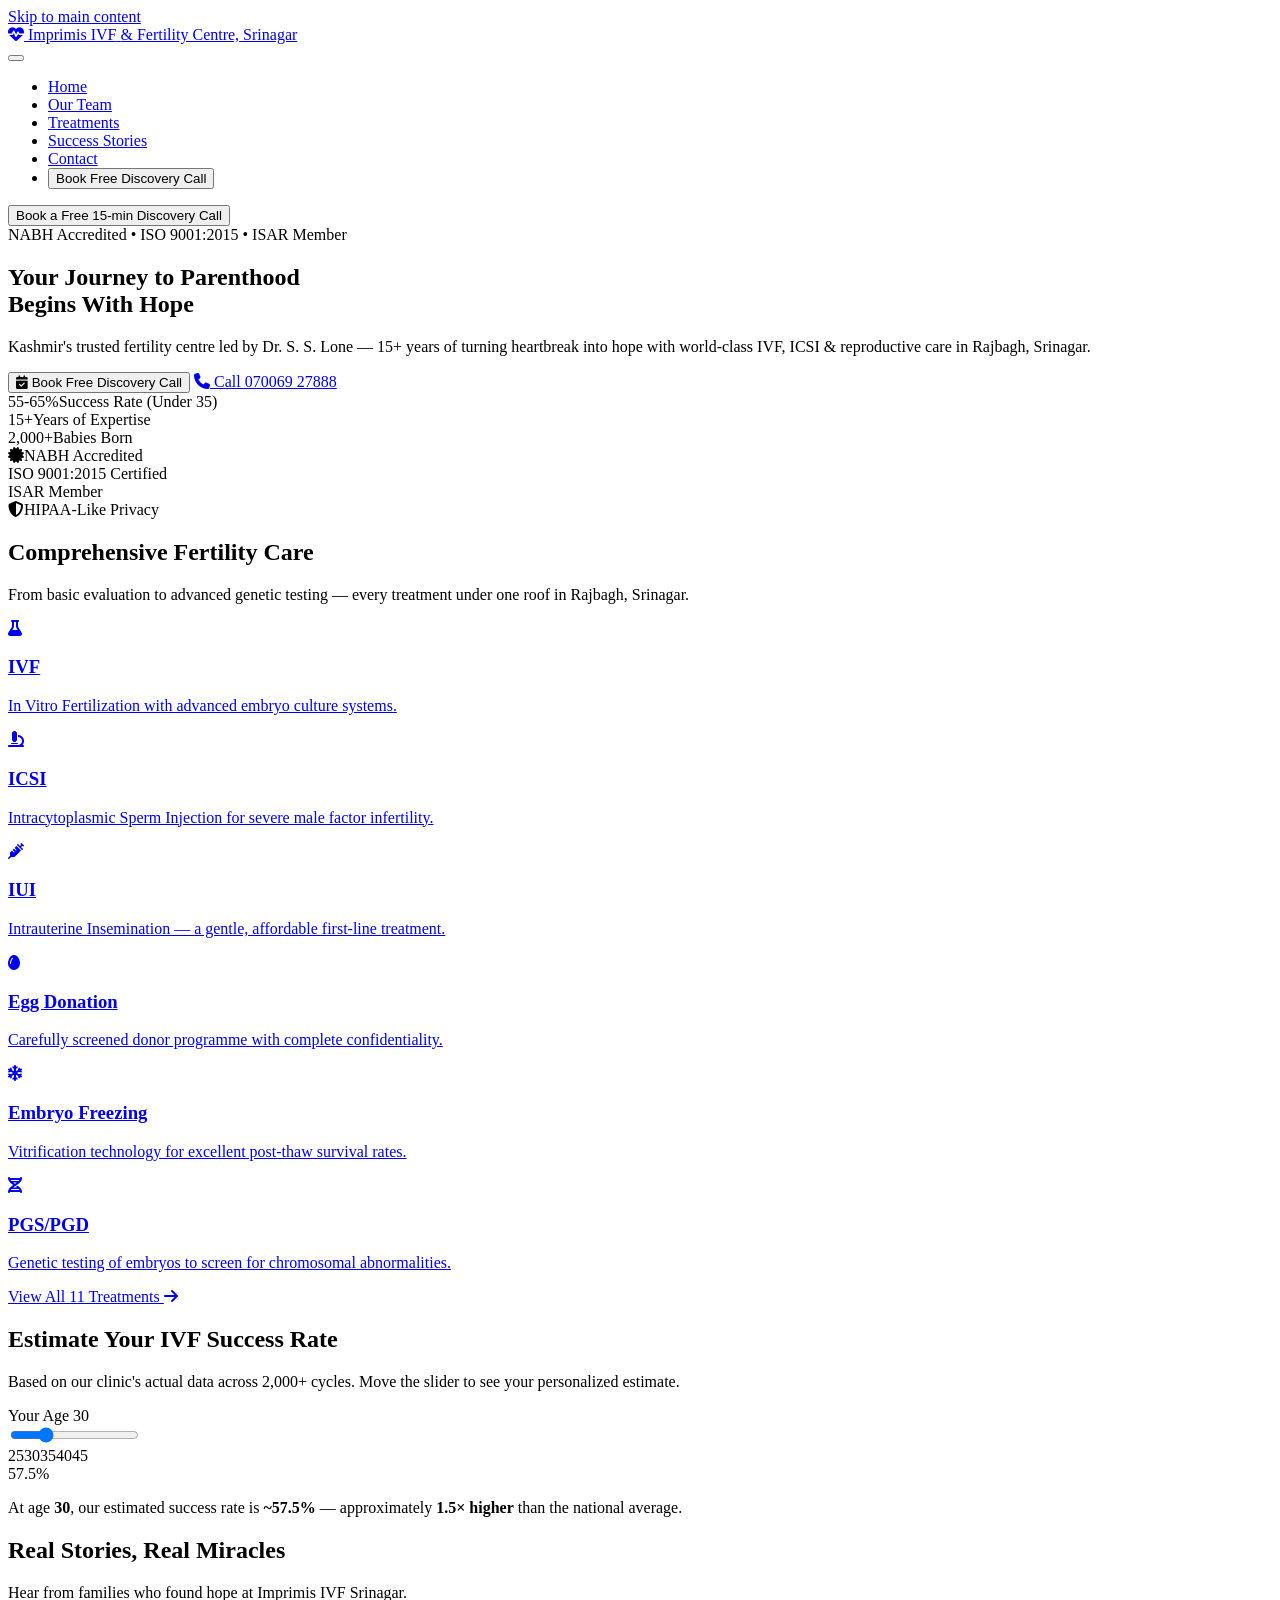
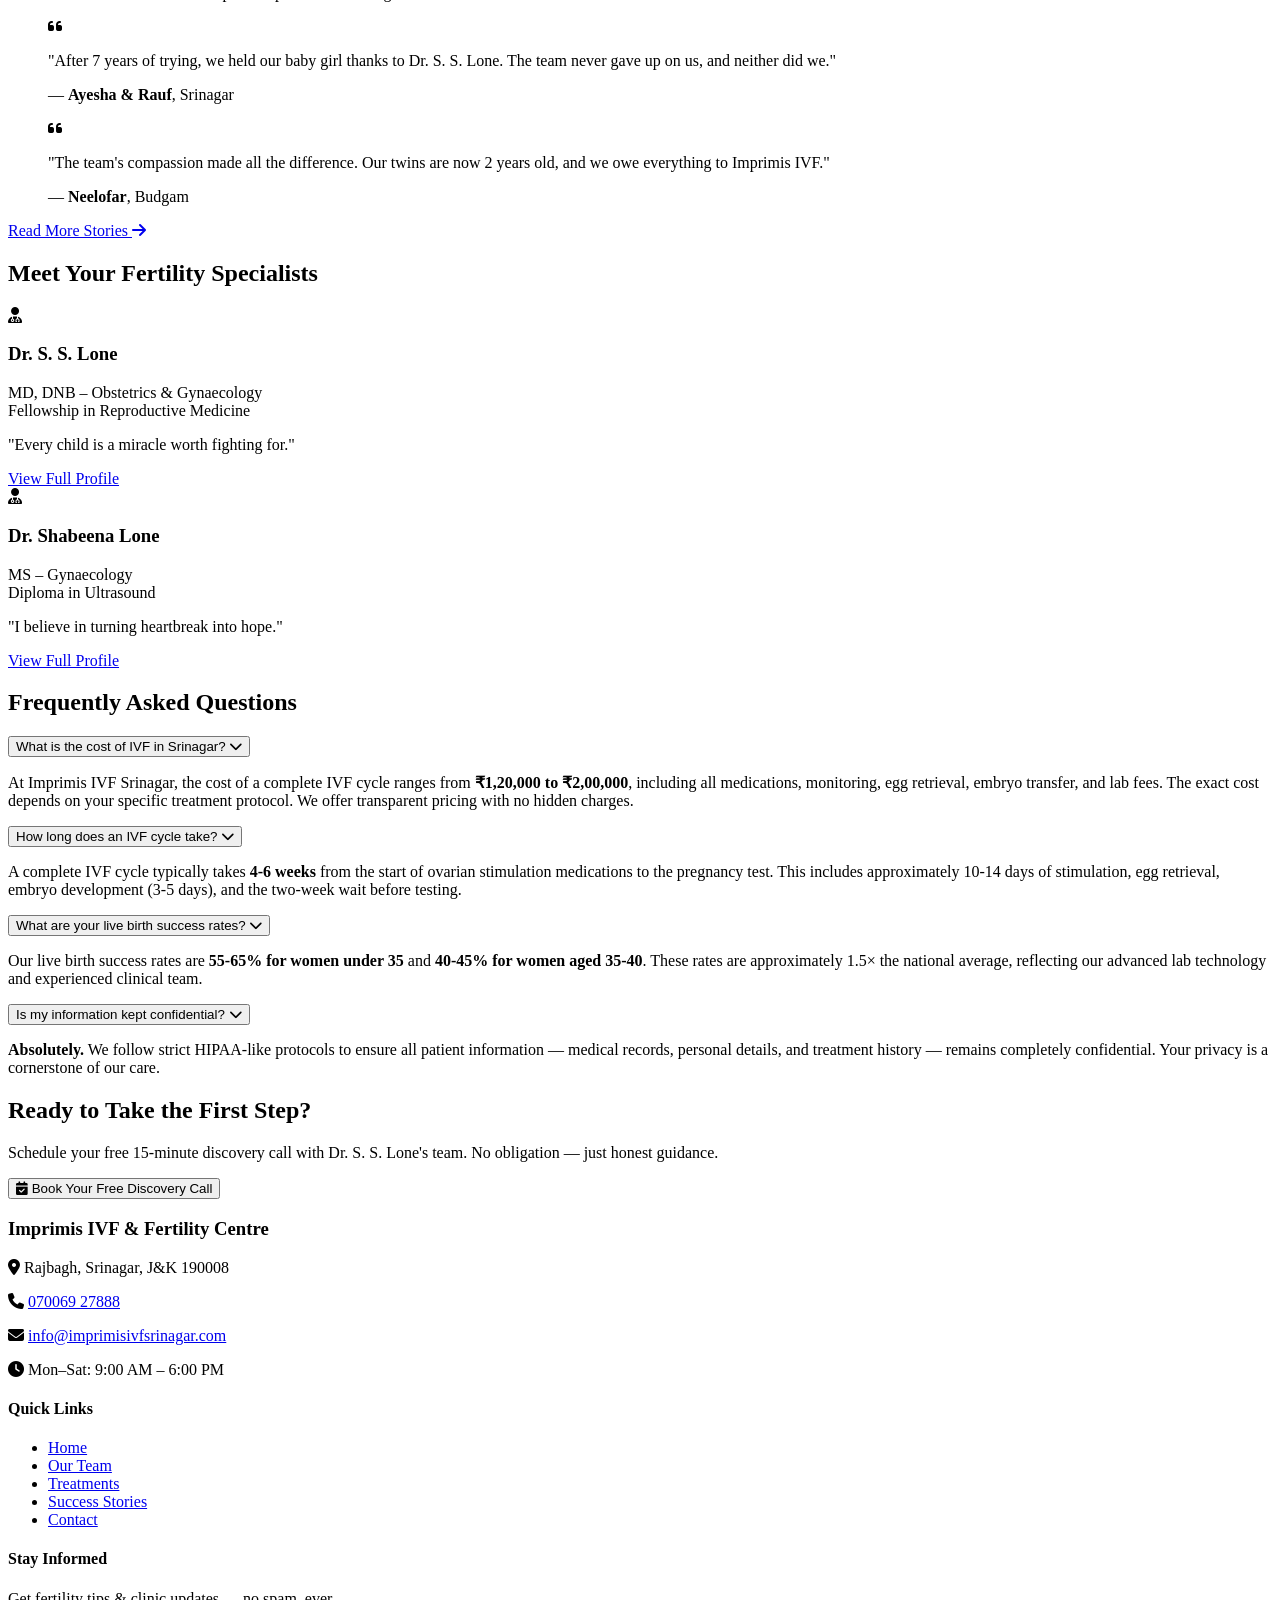
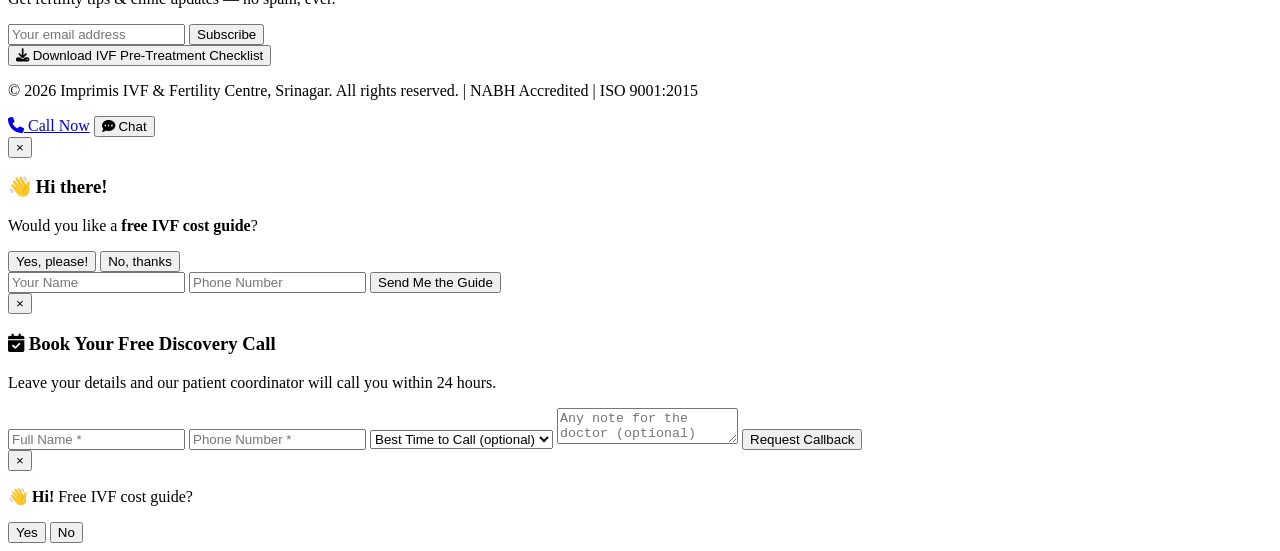
==== index.html @ 5d2fe7f2 "Add initial index.html for Imprimis IVF website" ====
<!DOCTYPE html>
<html lang="en">
<head>
    <meta charset="UTF-8">
    <meta name="viewport" content="width=device-width, initial-scale=1.0">
    <meta name="description" content="Imprimis IVF & Fertility Centre, Rajbagh Srinagar - NABH-accredited IVF clinic led by Dr. S. S. Lone. Offering IVF, ICSI, IUI, egg donation & advanced fertility treatments with 55-65% success rates.">
    <meta name="keywords" content="IVF Srinagar, fertility clinic Kashmir, IVF centre Rajbagh, Dr. S. S. Lone, ICSI treatment Srinagar, infertility specialist Jammu Kashmir, embryo freezing, IUI Srinagar">
    <meta property="og:title" content="Imprimis IVF & Fertility Centre – Best IVF Clinic in Srinagar, Kashmir">
    <meta property="og:description" content="NABH-accredited fertility centre in Rajbagh, Srinagar. Advanced IVF, ICSI, IUI with 55-65% success rates. Book a free discovery call today.">
    <meta property="og:type" content="website">
    <meta property="og:url" content="https://www.imprimisivfsrinagar.com/">
    <meta property="og:image" content="https://www.imprimisivfsrinagar.com/images/og-home.jpg">
    <link rel="canonical" href="https://www.imprimisivfsrinagar.com/">
    <title>Imprimis IVF & Fertility Centre – Best IVF Clinic in Srinagar | NABH Accredited</title>
    <link rel="preconnect" href="https://fonts.googleapis.com">
    <link rel="preconnect" href="https://fonts.gstatic.com" crossorigin>
    <link href="https://fonts.googleapis.com/css2?family=Playfair+Display:wght@400;600;700&family=Inter:wght@300;400;500;600;700&display=swap" rel="stylesheet">
    <link rel="stylesheet" href="https://cdnjs.cloudflare.com/ajax/libs/font-awesome/6.5.1/css/all.min.css">
    <link rel="stylesheet" href="styles.css">
    <script type="application/ld+json">
        {
            "@context": "https://schema.org",
            "@type": "MedicalClinic",
            "name": "Imprimis IVF & Fertility Centre",
            "description": "NABH-accredited fertility centre in Rajbagh, Srinagar offering IVF, ICSI, IUI, egg donation, embryo freezing and advanced reproductive treatments.",
            "url": "https://www.imprimisivfsrinagar.com/",
            "telephone": "+91-7006927888",
            "email": "info@imprimisivfsrinagar.com",
            "address": {
                "@type": "PostalAddress",
                "streetAddress": "Rajbagh",
                "addressLocality": "Srinagar",
                "addressRegion": "Jammu & Kashmir",
                "postalCode": "190008",
                "addressCountry": "IN"
            },
            "openingHoursSpecification": {
                "@type": "OpeningHoursSpecification",
                "dayOfWeek": ["Monday", "Tuesday", "Wednesday", "Thursday", "Friday", "Saturday"],
                "opens": "09:00",
                "closes": "18:00"
            },
            "medicalSpecialty": "ReproductiveMedicine",
            "hasAccreditation": ["NABH", "ISO 9001:2015"],
            "memberOf": {
                "@type": "Organization",
                "name": "Indian Society of Assisted Reproduction (ISAR)"
            }
        }
    </script>
    <script type="application/ld+json">
        {
            "@context": "https://schema.org",
            "@type": "FAQPage",
            "mainEntity": [
                {
                    "@type": "Question",
                    "name": "What is the cost of IVF in Srinagar?",
                    "acceptedAnswer": {
                        "@type": "Answer",
                        "text": "At Imprimis IVF Srinagar, the cost ranges from ₹1,20,000 to ₹2,00,000 per cycle including medications."
                    }
                },
                {
                    "@type": "Question",
                    "name": "How long does an IVF cycle take?",
                    "acceptedAnswer": {
                        "@type": "Answer",
                        "text": "A complete IVF cycle typically takes 4-6 weeks from the start of ovarian stimulation to the pregnancy test."
                    }
                },
                {
                    "@type": "Question",
                    "name": "What are your live birth success rates?",
                    "acceptedAnswer": {
                        "@type": "Answer",
                        "text": "Our live birth success rates are 55-65% for women under 35 and 40-45% for women aged 35-40."
                    }
                },
                {
                    "@type": "Question",
                    "name": "Is my information kept confidential?",
                    "acceptedAnswer": {
                        "@type": "Answer",
                        "text": "Absolutely. We follow strict HIPAA-like protocols to ensure all patient information remains completely confidential."
                    }
                }
            ]
        }
    </script>
</head>
<body class="page-home">
    <a href="#main-content" class="skip-link">Skip to main content</a>

    <!-- HEADER -->
    <header class="site-header" role="banner">
        <div class="container header-inner">
            <a href="index.html" class="logo" aria-label="Imprimis IVF Homepage">
                <span class="logo-icon"><i class="fa-solid fa-heart-pulse"></i></span>
                <span class="logo-text">
                    <span class="logo-name">Imprimis IVF</span>
                    <span class="logo-tagline">& Fertility Centre, Srinagar</span>
                </span>
            </a>
            <nav class="main-nav" aria-label="Main navigation">
                <button class="nav-toggle" aria-expanded="false" aria-controls="nav-menu" aria-label="Toggle navigation menu">
                    <span class="hamburger-line"></span>
                    <span class="hamburger-line"></span>
                    <span class="hamburger-line"></span>
                </button>
                <ul id="nav-menu" class="nav-menu">
                    <li><a href="index.html" class="nav-link active">Home</a></li>
                    <li><a href="team.html" class="nav-link">Our Team</a></li>
                    <li><a href="treatments.html" class="nav-link">Treatments</a></li>
                    <li><a href="success-stories.html" class="nav-link">Success Stories</a></li>
                    <li><a href="contact.html" class="nav-link">Contact</a></li>
                    <li class="nav-cta-mobile">
                        <button class="btn btn-gold btn-sm open-callback-modal">Book Free Discovery Call</button>
                    </li>
                </ul>
            </nav>
            <button class="btn btn-gold btn-sm header-cta-desktop open-callback-modal">Book a Free 15-min Discovery Call</button>
        </div>
    </header>

    <!-- MAIN CONTENT -->
    <main id="main-content">
        <!-- HERO -->
        <section class="hero" aria-labelledby="hero-heading">
            <div class="hero-overlay"></div>
            <div class="container hero-content">
                <span class="hero-badge">NABH Accredited • ISO 9001:2015 • ISAR Member</span>
                <h1 id="hero-heading" class="hero-title">Your Journey to Parenthood<br>Begins With <span class="text-gold">Hope</span></h1>
                <p class="hero-subtitle">Kashmir's trusted fertility centre led by Dr. S. S. Lone — 15+ years of turning heartbreak into hope with world-class IVF, ICSI & reproductive care in Rajbagh, Srinagar.</p>
                <div class="hero-cta-group">
                    <button class="btn btn-gold btn-lg open-callback-modal"><i class="fa-solid fa-calendar-check"></i> Book Free Discovery Call</button>
                    <a href="tel:+917006927888" class="btn btn-outline-light btn-lg"><i class="fa-solid fa-phone"></i> Call 070069 27888</a>
                </div>
                <div class="hero-stats">
                    <div class="hero-stat"><span class="stat-number">55-65%</span><span class="stat-label">Success Rate (Under 35)</span></div>
                    <div class="hero-stat"><span class="stat-number">15+</span><span class="stat-label">Years of Expertise</span></div>
                    <div class="hero-stat"><span class="stat-number">2,000+</span><span class="stat-label">Babies Born</span></div>
                </div>
            </div>
        </section>

        <!-- TRUST BAR -->
        <section class="trust-bar" aria-label="Accreditations">
            <div class="container trust-bar-inner">
                <div class="trust-item"><i class="fa-solid fa-certificate"></i><span>NABH Accredited</span></div>
                <div class="trust-item"><i class="fa-solid fa-badge-check"></i><span>ISO 9001:2015 Certified</span></div>
                <div class="trust-item"><i class="fa-solid fa-users-medical"></i><span>ISAR Member</span></div>
                <div class="trust-item"><i class="fa-solid fa-shield-halved"></i><span>HIPAA-Like Privacy</span></div>
            </div>
        </section>

        <!-- SERVICES OVERVIEW -->
        <section class="section services-overview" aria-labelledby="services-heading">
            <div class="container">
                <h2 id="services-heading" class="section-title">Comprehensive Fertility Care</h2>
                <p class="section-subtitle">From basic evaluation to advanced genetic testing — every treatment under one roof in Rajbagh, Srinagar.</p>
                <div class="services-grid">
                    <a href="treatments.html#ivf" class="service-card">
                        <i class="fa-solid fa-flask"></i>
                        <h3>IVF</h3>
                        <p>In Vitro Fertilization with advanced embryo culture systems.</p>
                    </a>
                    <a href="treatments.html#icsi" class="service-card">
                        <i class="fa-solid fa-microscope"></i>
                        <h3>ICSI</h3>
                        <p>Intracytoplasmic Sperm Injection for severe male factor infertility.</p>
                    </a>
                    <a href="treatments.html#iui" class="service-card">
                        <i class="fa-solid fa-syringe"></i>
                        <h3>IUI</h3>
                        <p>Intrauterine Insemination — a gentle, affordable first-line treatment.</p>
                    </a>
                    <a href="treatments.html#egg-donation" class="service-card">
                        <i class="fa-solid fa-egg"></i>
                        <h3>Egg Donation</h3>
                        <p>Carefully screened donor programme with complete confidentiality.</p>
                    </a>
                    <a href="treatments.html#embryo-freezing" class="service-card">
                        <i class="fa-solid fa-snowflake"></i>
                        <h3>Embryo Freezing</h3>
                        <p>Vitrification technology for excellent post-thaw survival rates.</p>
                    </a>
                    <a href="treatments.html#pgs-pgd" class="service-card">
                        <i class="fa-solid fa-dna"></i>
                        <h3>PGS/PGD</h3>
                        <p>Genetic testing of embryos to screen for chromosomal abnormalities.</p>
                    </a>
                </div>
                <div class="section-cta-center">
                    <a href="treatments.html" class="btn btn-teal">View All 11 Treatments <i class="fa-solid fa-arrow-right"></i></a>
                </div>
            </div>
        </section>

        <!-- IVF SUCCESS CALCULATOR -->
        <section class="section calculator-section" aria-labelledby="calculator-heading">
            <div class="container">
                <h2 id="calculator-heading" class="section-title">Estimate Your IVF Success Rate</h2>
                <p class="section-subtitle">Based on our clinic's actual data across 2,000+ cycles. Move the slider to see your personalized estimate.</p>
                <div class="calculator-card">
                    <div class="calculator-age-display">
                        <span class="age-label">Your Age</span>
                        <span class="age-value" id="calc-age-display">30</span>
                    </div>
                    <div class="slider-container">
                        <input type="range" id="age-slider" min="25" max="45" value="30" step="1" aria-label="Select your age for IVF success rate calculation" aria-valuemin="25" aria-valuemax="45" aria-valuenow="30">
                        <div class="slider-labels">
                            <span>25</span><span>30</span><span>35</span><span>40</span><span>45</span>
                        </div>
                    </div>
                    <div class="calculator-result" id="calculator-result">
                        <div class="result-percentage" id="result-percentage">57.5%</div>
                        <p class="result-description" id="result-description">At age <strong>30</strong>, our estimated success rate is <strong>~57.5%</strong> — approximately <strong>1.5× higher</strong> than the national average.</p>
                    </div>
                </div>
            </div>
        </section>

        <!-- SUCCESS STORIES PREVIEW -->
        <section class="section stories-preview" aria-labelledby="stories-heading">
            <div class="container">
                <h2 id="stories-heading" class="section-title">Real Stories, Real Miracles</h2>
                <p class="section-subtitle">Hear from families who found hope at Imprimis IVF Srinagar.</p>
                <div class="stories-grid">
                    <blockquote class="story-card">
                        <div class="story-quote-icon"><i class="fa-solid fa-quote-left"></i></div>
                        <p class="story-text">"After 7 years of trying, we held our baby girl thanks to Dr. S. S. Lone. The team never gave up on us, and neither did we."</p>
                        <footer class="story-author">&mdash; <strong>Ayesha & Rauf</strong>, Srinagar</footer>
                    </blockquote>
                    <blockquote class="story-card">
                        <div class="story-quote-icon"><i class="fa-solid fa-quote-left"></i></div>
                        <p class="story-text">"The team's compassion made all the difference. Our twins are now 2 years old, and we owe everything to Imprimis IVF."</p>
                        <footer class="story-author">&mdash; <strong>Neelofar</strong>, Budgam</footer>
                    </blockquote>
                </div>
                <div class="section-cta-center">
                    <a href="success-stories.html" class="btn btn-teal">Read More Stories <i class="fa-solid fa-arrow-right"></i></a>
                </div>
            </div>
        </section>

        <!-- DOCTOR HIGHLIGHT -->
        <section class="section doctor-highlight" aria-labelledby="doctor-heading">
            <div class="container">
                <h2 id="doctor-heading" class="section-title">Meet Your Fertility Specialists</h2>
                <div class="doctor-cards">
                    <div class="doctor-card">
                        <div class="doctor-avatar"><i class="fa-solid fa-user-doctor"></i></div>
                        <h3>Dr. S. S. Lone</h3>
                        <p class="doctor-credentials">MD, DNB – Obstetrics & Gynaecology<br>Fellowship in Reproductive Medicine</p>
                        <p class="doctor-quote">"Every child is a miracle worth fighting for."</p>
                        <a href="team.html#dr-ss-lone" class="btn btn-outline-teal btn-sm">View Full Profile</a>
                    </div>
                    <div class="doctor-card">
                        <div class="doctor-avatar"><i class="fa-solid fa-user-doctor"></i></div>
                        <h3>Dr. Shabeena Lone</h3>
                        <p class="doctor-credentials">MS – Gynaecology<br>Diploma in Ultrasound</p>
                        <p class="doctor-quote">"I believe in turning heartbreak into hope."</p>
                        <a href="team.html#dr-shabeena-lone" class="btn btn-outline-teal btn-sm">View Full Profile</a>
                    </div>
                </div>
            </div>
        </section>

        <!-- FAQ ACCORDION -->
        <section class="section faq-section" aria-labelledby="faq-heading">
            <div class="container">
                <h2 id="faq-heading" class="section-title">Frequently Asked Questions</h2>
                <div class="accordion" id="faq-accordion">
                    <div class="accordion-item">
                        <button class="accordion-trigger" aria-expanded="false" id="faq-trigger-0">
                            <span>What is the cost of IVF in Srinagar?</span>
                            <i class="fa-solid fa-chevron-down accordion-icon"></i>
                        </button>
                        <div class="accordion-panel" role="region" aria-labelledby="faq-trigger-0">
                            <p>At Imprimis IVF Srinagar, the cost of a complete IVF cycle ranges from <strong>₹1,20,000 to ₹2,00,000</strong>, including all medications, monitoring, egg retrieval, embryo transfer, and lab fees. The exact cost depends on your specific treatment protocol. We offer transparent pricing with no hidden charges.</p>
                        </div>
                    </div>
                    <div class="accordion-item">
                        <button class="accordion-trigger" aria-expanded="false" id="faq-trigger-1">
                            <span>How long does an IVF cycle take?</span>
                            <i class="fa-solid fa-chevron-down accordion-icon"></i>
                        </button>
                        <div class="accordion-panel" role="region" aria-labelledby="faq-trigger-1">
                            <p>A complete IVF cycle typically takes <strong>4-6 weeks</strong> from the start of ovarian stimulation medications to the pregnancy test. This includes approximately 10-14 days of stimulation, egg retrieval, embryo development (3-5 days), and the two-week wait before testing.</p>
                        </div>
                    </div>
                    <div class="accordion-item">
                        <button class="accordion-trigger" aria-expanded="false" id="faq-trigger-2">
                            <span>What are your live birth success rates?</span>
                            <i class="fa-solid fa-chevron-down accordion-icon"></i>
                        </button>
                        <div class="accordion-panel" role="region" aria-labelledby="faq-trigger-2">
                            <p>Our live birth success rates are <strong>55-65% for women under 35</strong> and <strong>40-45% for women aged 35-40</strong>. These rates are approximately 1.5× the national average, reflecting our advanced lab technology and experienced clinical team.</p>
                        </div>
                    </div>
                    <div class="accordion-item">
                        <button class="accordion-trigger" aria-expanded="false" id="faq-trigger-3">
                            <span>Is my information kept confidential?</span>
                            <i class="fa-solid fa-chevron-down accordion-icon"></i>
                        </button>
                        <div class="accordion-panel" role="region" aria-labelledby="faq-trigger-3">
                            <p><strong>Absolutely.</strong> We follow strict HIPAA-like protocols to ensure all patient information — medical records, personal details, and treatment history — remains completely confidential. Your privacy is a cornerstone of our care.</p>
                        </div>
                    </div>
                </div>
            </div>
        </section>

        <!-- CTA BANNER -->
        <section class="section cta-banner" aria-labelledby="cta-banner-heading">
            <div class="container cta-banner-inner">
                <h2 id="cta-banner-heading">Ready to Take the First Step?</h2>
                <p>Schedule your free 15-minute discovery call with Dr. S. S. Lone's team. No obligation — just honest guidance.</p>
                <button class="btn btn-gold btn-lg open-callback-modal"><i class="fa-solid fa-calendar-check"></i> Book Your Free Discovery Call</button>
            </div>
        </section>
    </main>

    <!-- FOOTER -->
    <footer class="site-footer" role="contentinfo">
        <div class="container footer-grid">
            <div class="footer-col footer-brand">
                <h3>Imprimis IVF & Fertility Centre</h3>
                <p><i class="fa-solid fa-location-dot"></i> Rajbagh, Srinagar, J&K 190008</p>
                <p><i class="fa-solid fa-phone"></i> <a href="tel:+917006927888">070069 27888</a></p>
                <p><i class="fa-solid fa-envelope"></i> <a href="mailto:info@imprimisivfsrinagar.com">info@imprimisivfsrinagar.com</a></p>
                <p><i class="fa-solid fa-clock"></i> Mon–Sat: 9:00 AM – 6:00 PM</p>
            </div>
            <div class="footer-col footer-links">
                <h4>Quick Links</h4>
                <ul>
                    <li><a href="index.html">Home</a></li>
                    <li><a href="team.html">Our Team</a></li>
                    <li><a href="treatments.html">Treatments</a></li>
                    <li><a href="success-stories.html">Success Stories</a></li>
                    <li><a href="contact.html">Contact</a></li>
                </ul>
            </div>
            <div class="footer-col footer-newsletter">
                <h4>Stay Informed</h4>
                <p>Get fertility tips & clinic updates — no spam, ever.</p>
                <form class="newsletter-form" id="newsletter-form">
                    <input type="email" placeholder="Your email address" required aria-label="Email for newsletter">
                    <button type="submit" class="btn btn-gold btn-sm">Subscribe</button>
                </form>
                <button class="btn btn-outline-light btn-sm download-checklist-btn" id="download-checklist">
                    <i class="fa-solid fa-download"></i> Download IVF Pre-Treatment Checklist
                </button>
            </div>
        </div>
        <div class="footer-bottom">
            <div class="container">
                <p>&copy; 2026 Imprimis IVF & Fertility Centre, Srinagar. All rights reserved. | NABH Accredited | ISO 9001:2015</p>
            </div>
        </div>
    </footer>

    <!-- STICKY BOTTOM BAR (MOBILE) -->
    <div class="sticky-bottom-bar" aria-label="Quick contact options">
        <a href="tel:+917006927888" class="sticky-btn sticky-call"><i class="fa-solid fa-phone"></i> Call Now</a>
        <button class="sticky-btn sticky-chat open-chat-modal"><i class="fa-solid fa-comment-dots"></i> Chat</button>
    </div>

    <!-- CHAT MODAL -->
    <div class="chat-modal" id="chat-modal" role="dialog" aria-modal="true" aria-labelledby="chat-modal-title">
        <div class="chat-modal-backdrop"></div>
        <div class="chat-modal-content">
            <button class="chat-close" aria-label="Close chat">&times;</button>
            <div class="chat-body" id="chat-body">
                <h3 id="chat-modal-title">👋 Hi there!</h3>
                <p>Would you like a <strong>free IVF cost guide</strong>?</p>
                <div class="chat-buttons" id="chat-buttons">
                    <button class="btn btn-gold btn-sm" id="chat-yes">Yes, please!</button>
                    <button class="btn btn-outline-teal btn-sm" id="chat-no">No, thanks</button>
                </div>
                <form class="chat-form hidden" id="chat-form">
                    <input type="text" placeholder="Your Name" required aria-label="Your name">
                    <input type="tel" placeholder="Phone Number" required aria-label="Your phone number">
                    <button type="submit" class="btn btn-gold btn-sm">Send Me the Guide</button>
                </form>
            </div>
        </div>
    </div>

    <!-- CALLBACK MODAL -->
    <div class="callback-modal" id="callback-modal" role="dialog" aria-modal="true" aria-labelledby="callback-modal-title">
        <div class="callback-modal-backdrop"></div>
        <div class="callback-modal-content">
            <button class="callback-close" aria-label="Close">&times;</button>
            <h3 id="callback-modal-title"><i class="fa-solid fa-calendar-check"></i> Book Your Free Discovery Call</h3>
            <p>Leave your details and our patient coordinator will call you within 24 hours.</p>
            <form class="callback-form" id="callback-form">
                <input type="text" placeholder="Full Name *" required aria-label="Full name">
                <input type="tel" placeholder="Phone Number *" required aria-label="Phone number">
                <select aria-label="Best time to call">
                    <option value="">Best Time to Call (optional)</option>
                    <option value="morning">Morning (9 AM – 12 PM)</option>
                    <option value="afternoon">Afternoon (12 PM – 3 PM)</option>
                    <option value="evening">Evening (3 PM – 6 PM)</option>
                </select>
                <textarea placeholder="Any note for the doctor (optional)" rows="2" aria-label="Optional note"></textarea>
                <button type="submit" class="btn btn-gold">Request Callback</button>
            </form>
        </div>
    </div>

    <!-- PROACTIVE CHAT POPUP -->
    <div class="proactive-popup hidden" id="proactive-popup" role="dialog" aria-modal="true" aria-labelledby="proactive-title">
        <button class="proactive-close" aria-label="Close popup">&times;</button>
        <p id="proactive-title"><strong>👋 Hi!</strong> Free IVF cost guide?</p>
        <div class="proactive-buttons">
            <button class="btn btn-gold btn-xs" id="proactive-yes">Yes</button>
            <button class="btn btn-outline-teal btn-xs" id="proactive-no">No</button>
        </div>
    </div>

    <script src="script.js" defer></script>
</body>
                          </html>
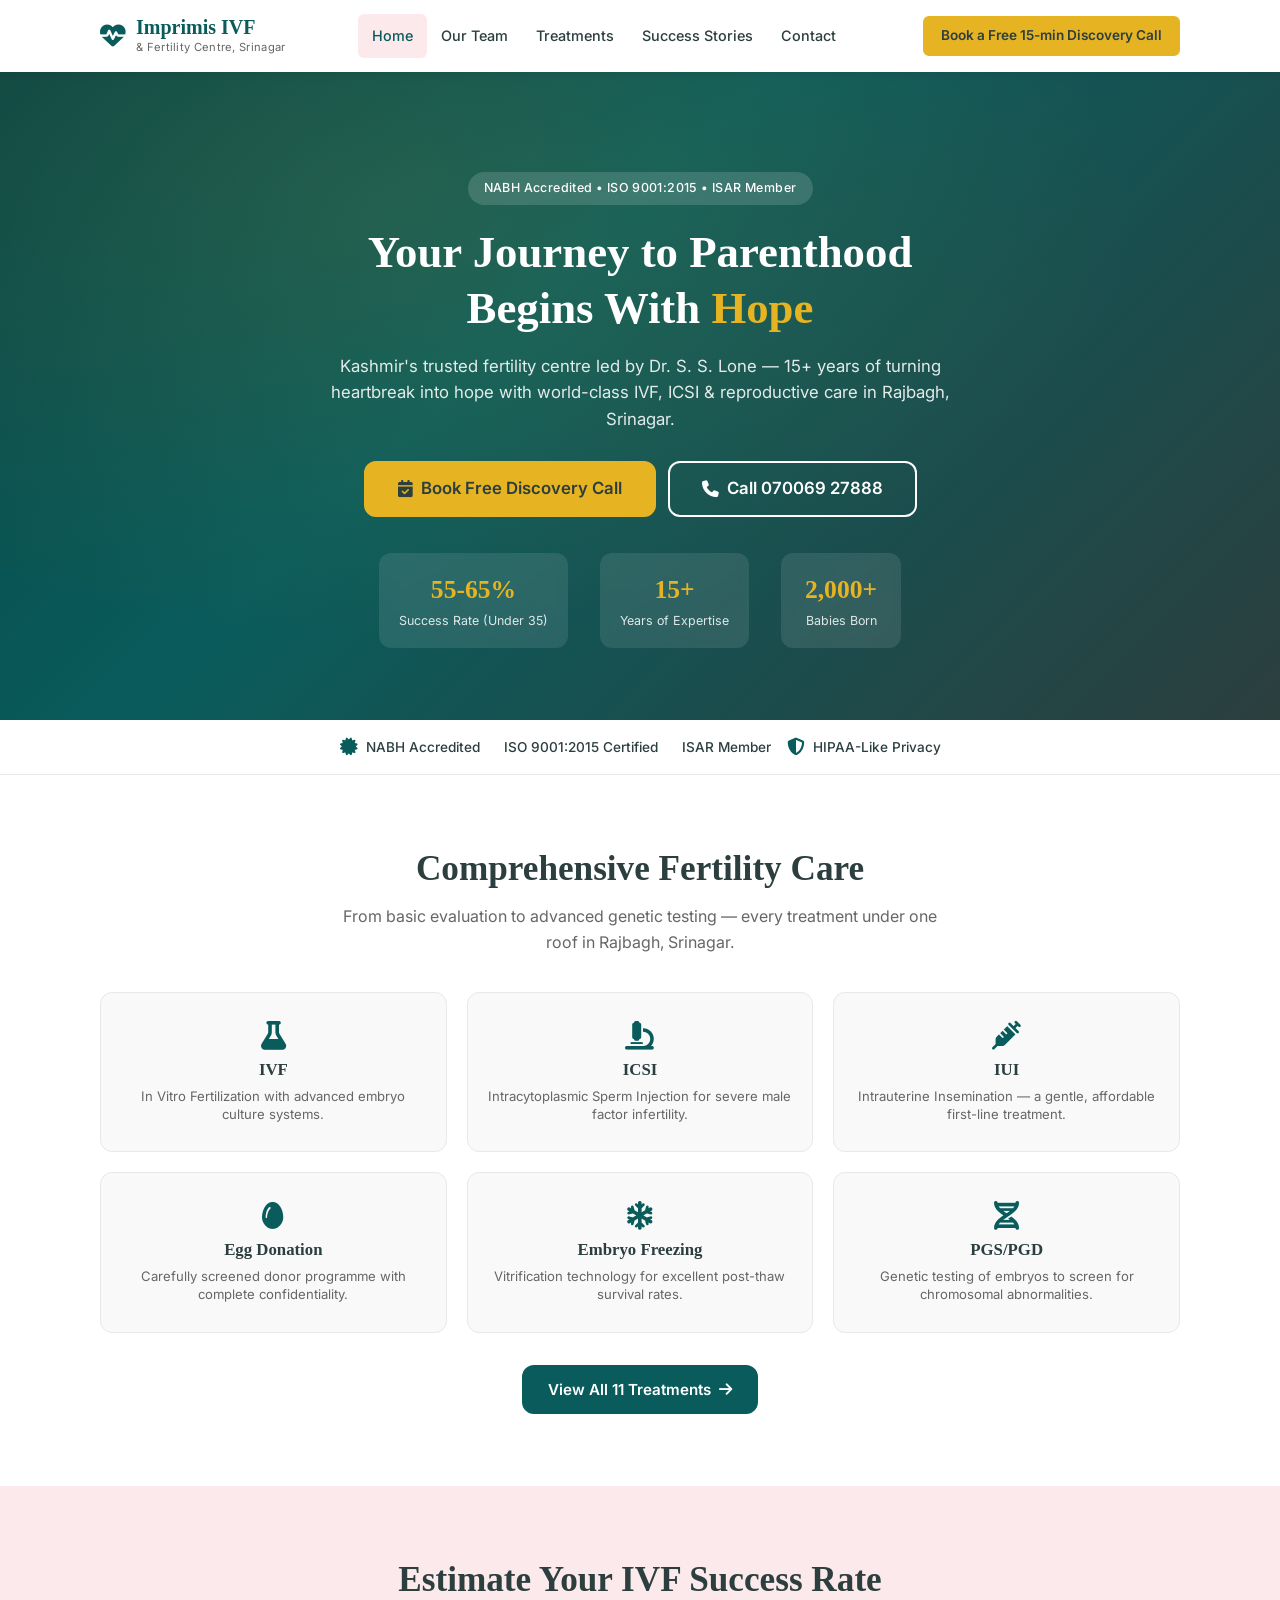
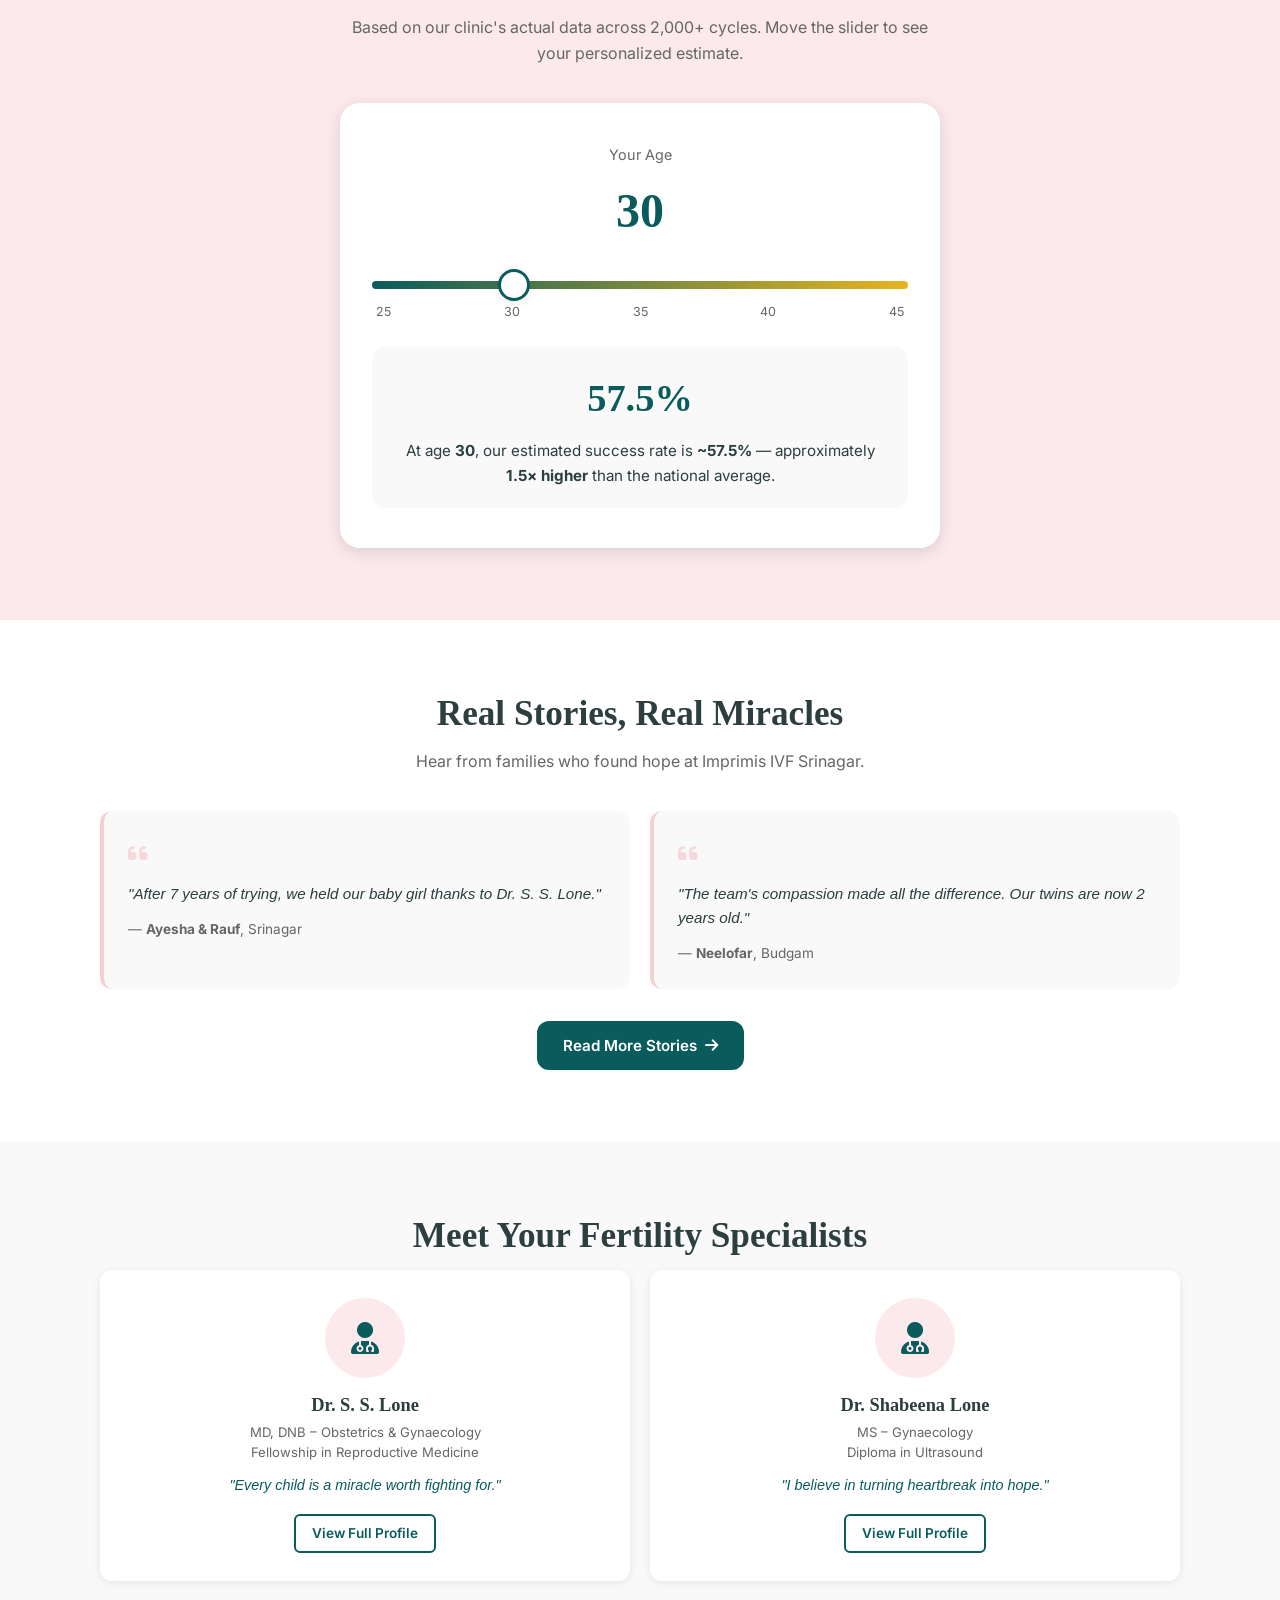
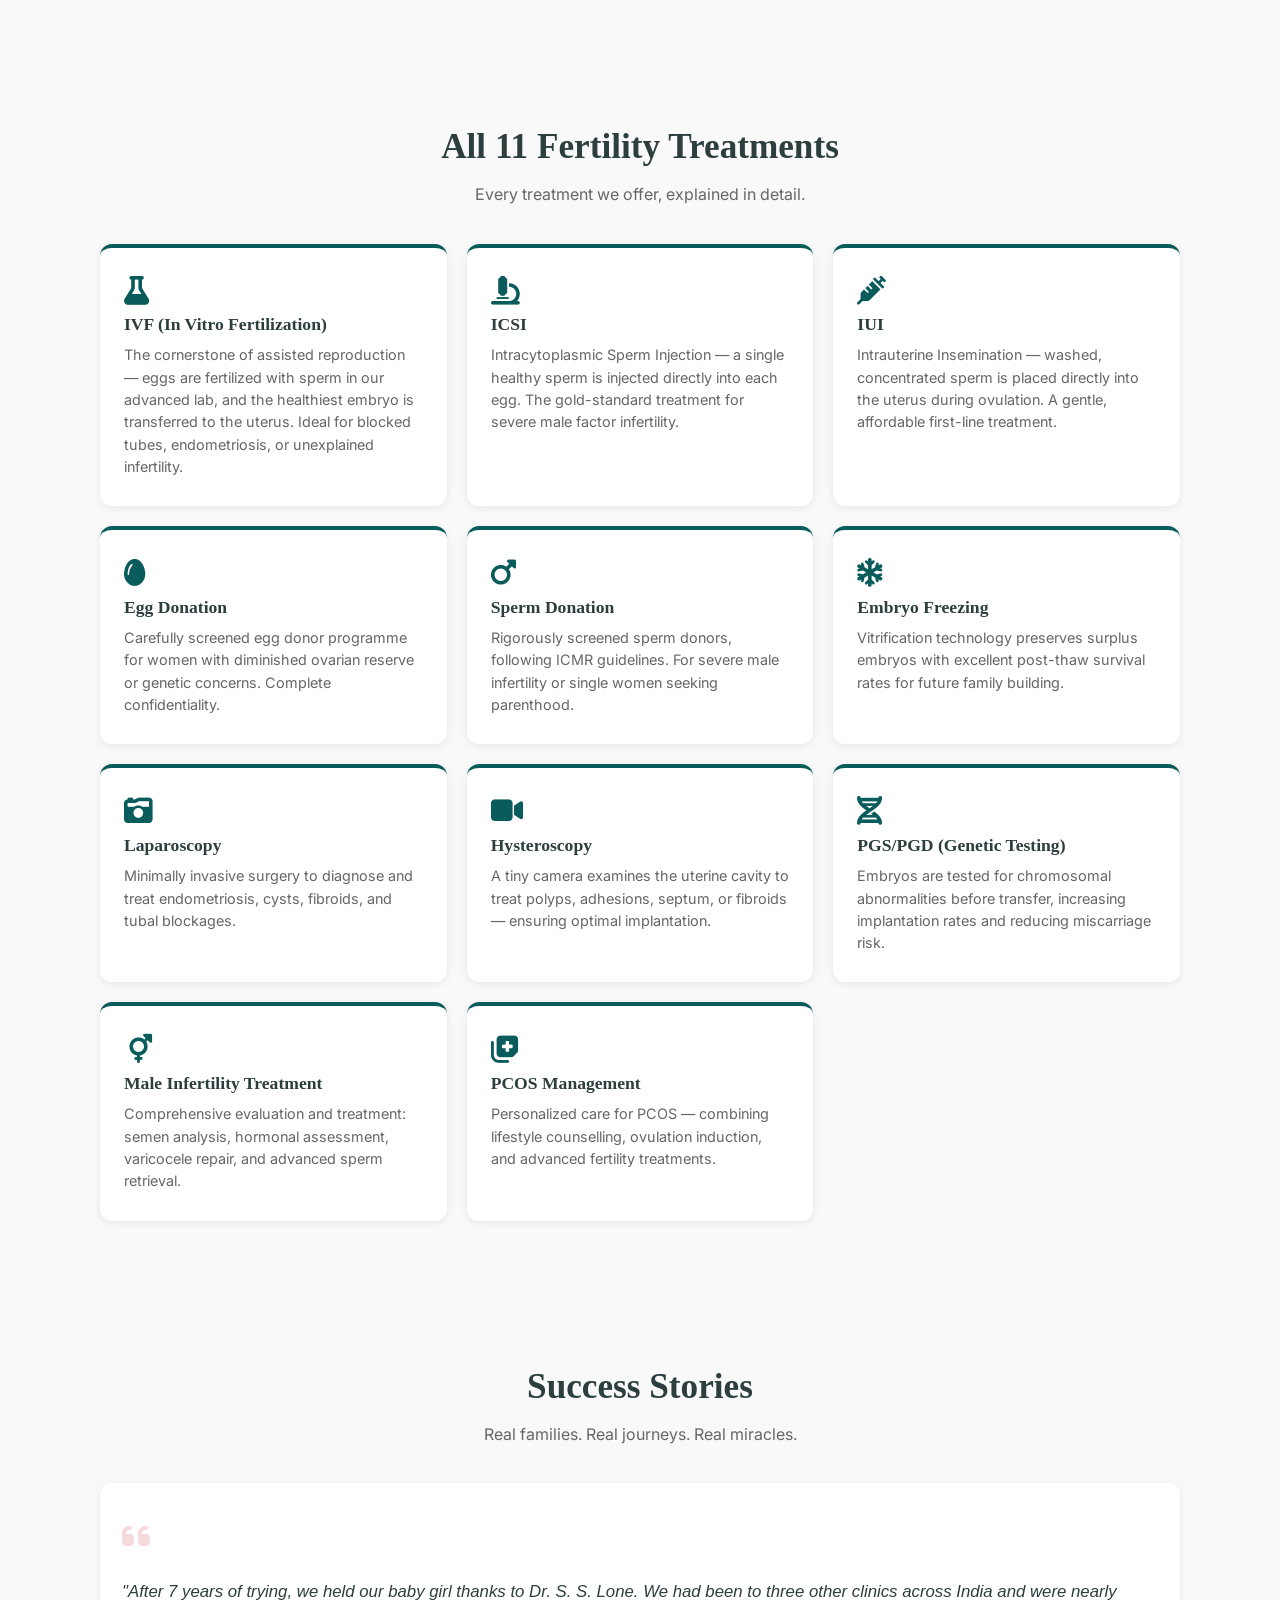
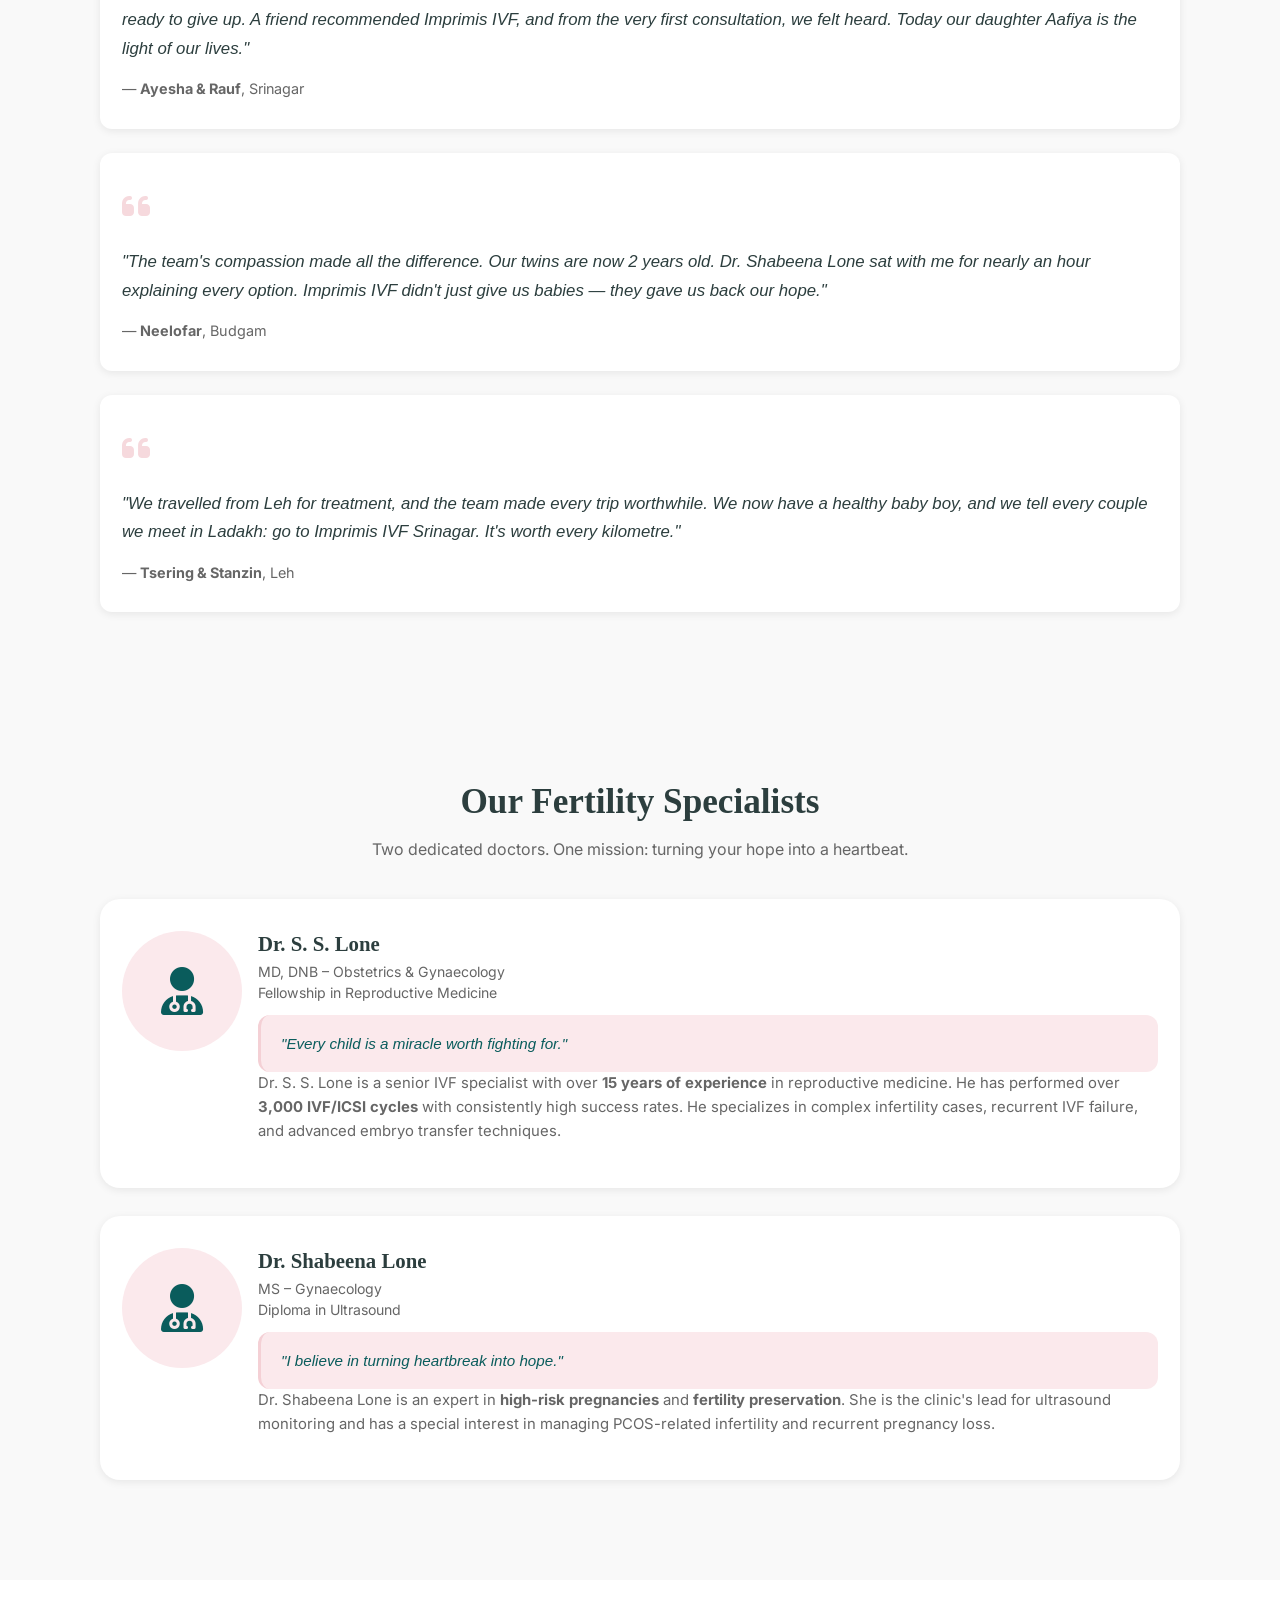
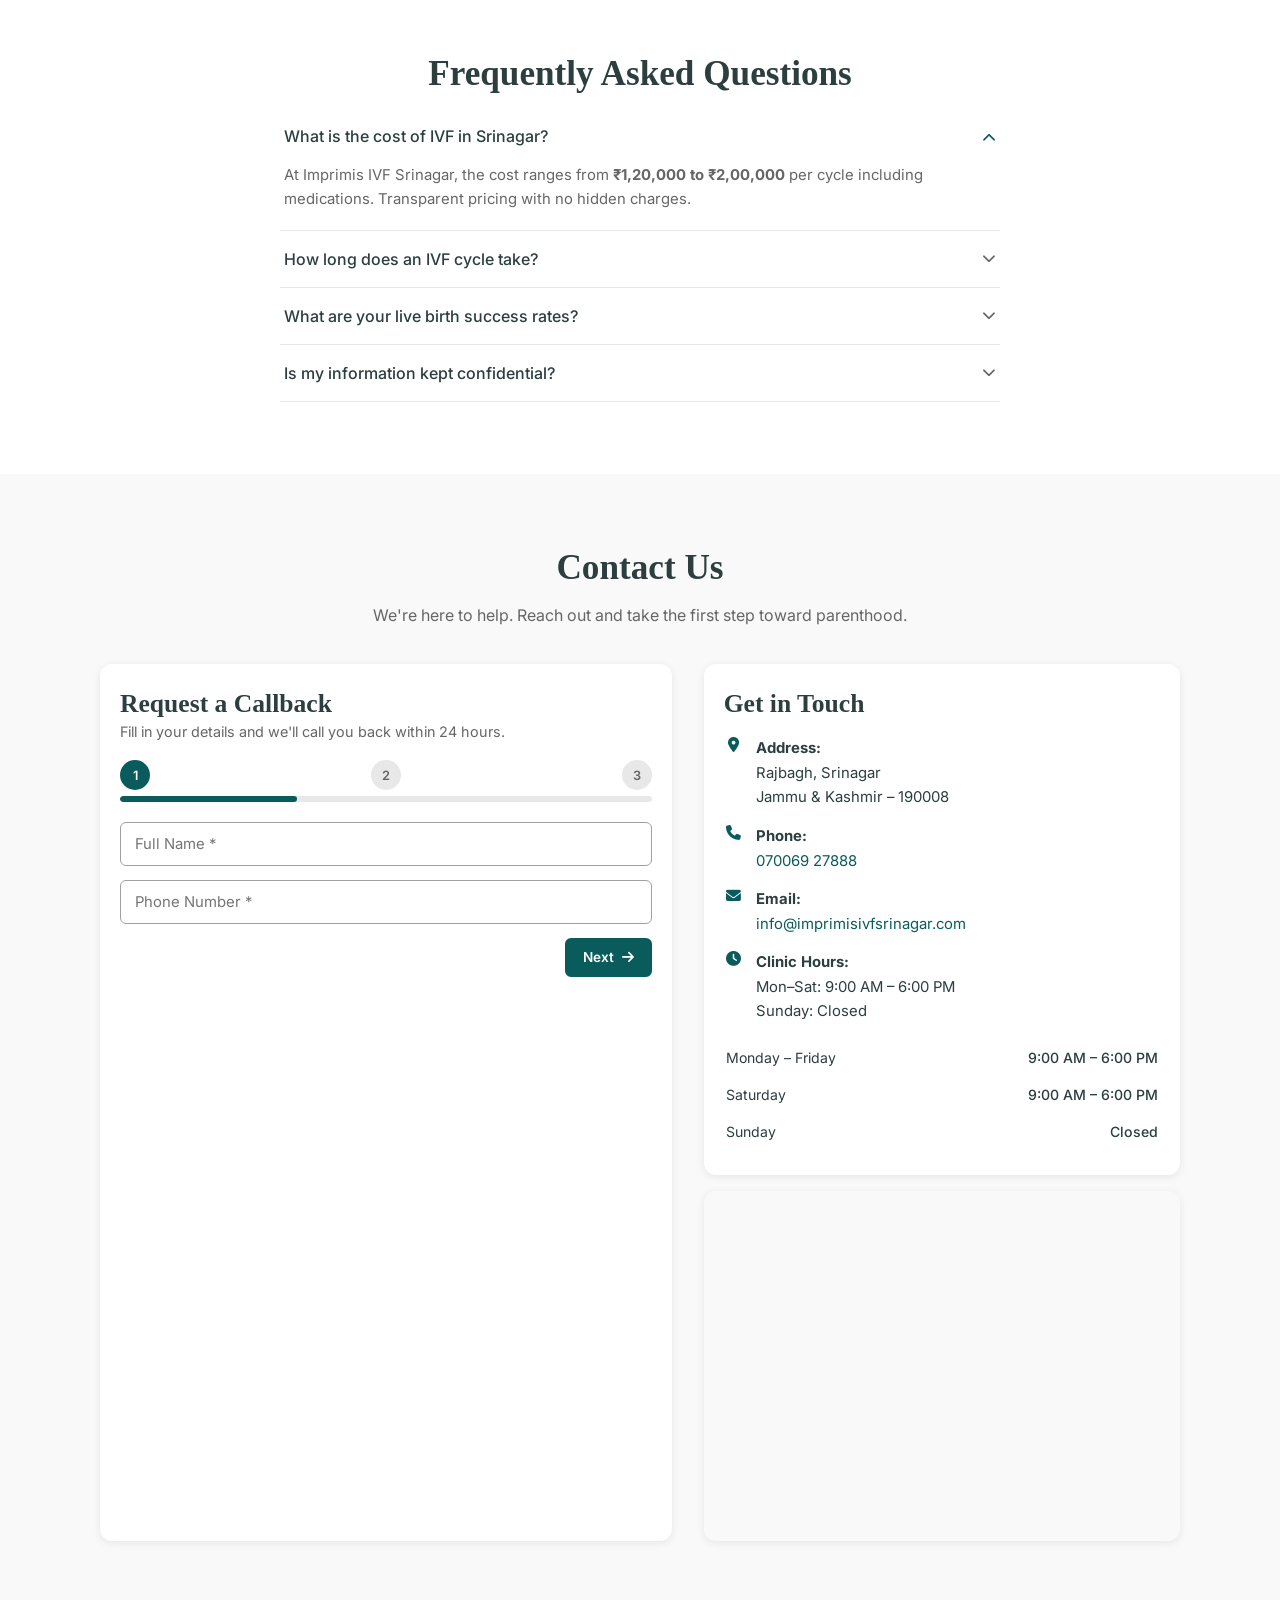
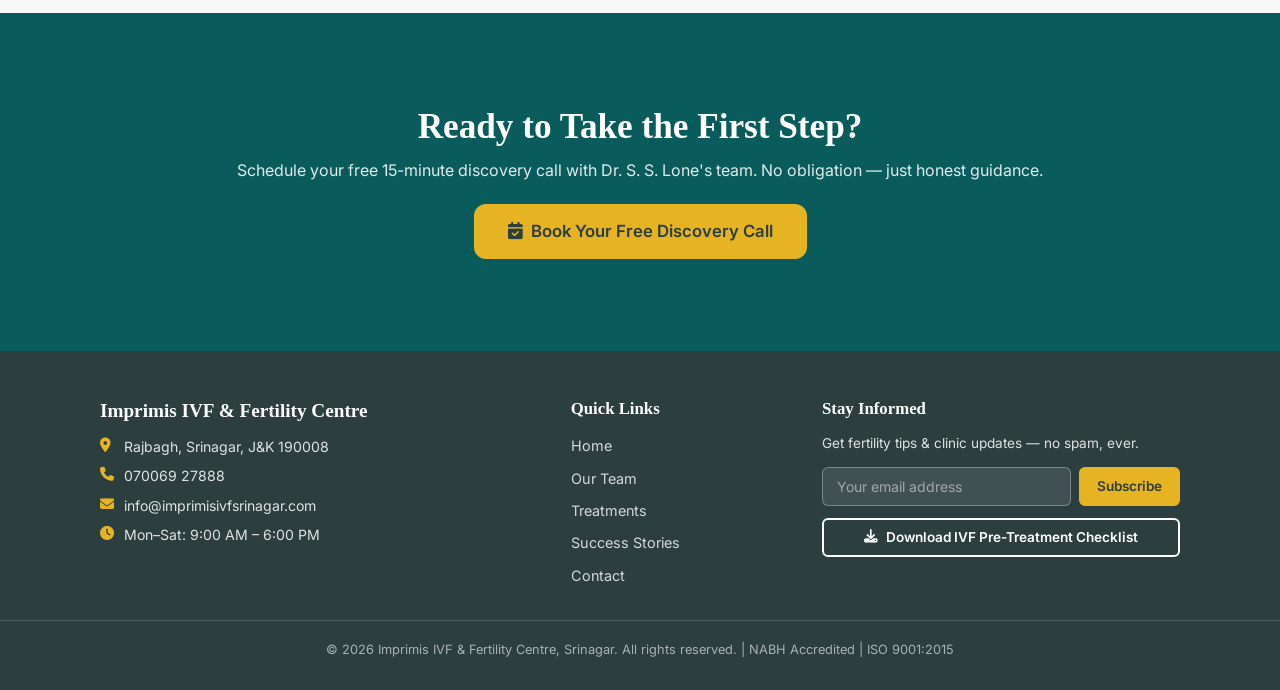
==== commit c3ec4a9d: "Update print statement from 'Hello' to 'Goodbye'" ====
--- a/index.html
+++ b/index.html
@@ -16,86 +16,356 @@
     <link rel="preconnect" href="https://fonts.gstatic.com" crossorigin>
     <link href="https://fonts.googleapis.com/css2?family=Playfair+Display:wght@400;600;700&family=Inter:wght@300;400;500;600;700&display=swap" rel="stylesheet">
     <link rel="stylesheet" href="https://cdnjs.cloudflare.com/ajax/libs/font-awesome/6.5.1/css/all.min.css">
-    <link rel="stylesheet" href="styles.css">
-    <script type="application/ld+json">
-        {
-            "@context": "https://schema.org",
-            "@type": "MedicalClinic",
-            "name": "Imprimis IVF & Fertility Centre",
-            "description": "NABH-accredited fertility centre in Rajbagh, Srinagar offering IVF, ICSI, IUI, egg donation, embryo freezing and advanced reproductive treatments.",
-            "url": "https://www.imprimisivfsrinagar.com/",
-            "telephone": "+91-7006927888",
-            "email": "info@imprimisivfsrinagar.com",
-            "address": {
-                "@type": "PostalAddress",
-                "streetAddress": "Rajbagh",
-                "addressLocality": "Srinagar",
-                "addressRegion": "Jammu & Kashmir",
-                "postalCode": "190008",
-                "addressCountry": "IN"
-            },
-            "openingHoursSpecification": {
-                "@type": "OpeningHoursSpecification",
-                "dayOfWeek": ["Monday", "Tuesday", "Wednesday", "Thursday", "Friday", "Saturday"],
-                "opens": "09:00",
-                "closes": "18:00"
-            },
-            "medicalSpecialty": "ReproductiveMedicine",
-            "hasAccreditation": ["NABH", "ISO 9001:2015"],
-            "memberOf": {
-                "@type": "Organization",
-                "name": "Indian Society of Assisted Reproduction (ISAR)"
-            }
+    <style>
+        /* ============================================
+           IMPRIMIS IVF SRINAGAR – MAIN STYLESHEET
+           Mobile-first, WCAG AA, Responsive
+           ============================================ */
+        :root {
+            --teal: #0A5C5C;
+            --teal-dark: #074545;
+            --teal-light: #0E7A7A;
+            --blush: #F4D0D5;
+            --blush-light: #FBE9EC;
+            --gold: #E6B422;
+            --gold-dark: #C99A1A;
+            --offwhite: #F9F9F9;
+            --charcoal: #2C3E3E;
+            --charcoal-light: #3D5252;
+            --white: #FFFFFF;
+            --gray-100: #F5F5F5;
+            --gray-200: #E8E8E8;
+            --gray-400: #A0A0A0;
+            --gray-600: #666666;
+            --gray-800: #333333;
+            --font-heading: 'Playfair Display', Georgia, serif;
+            --font-body: 'Inter', -apple-system, BlinkMacSystemFont, 'Segoe UI', sans-serif;
+            --radius-sm: 6px;
+            --radius-md: 12px;
+            --radius-lg: 20px;
+            --shadow-sm: 0 2px 8px rgba(0, 0, 0, 0.08);
+            --shadow-md: 0 4px 16px rgba(0, 0, 0, 0.12);
+            --shadow-lg: 0 8px 32px rgba(0, 0, 0, 0.16);
+            --transition: 0.3s ease;
+            --max-width: 1120px;
+            --header-height: 72px;
         }
-    </script>
-    <script type="application/ld+json">
-        {
-            "@context": "https://schema.org",
-            "@type": "FAQPage",
-            "mainEntity": [
-                {
-                    "@type": "Question",
-                    "name": "What is the cost of IVF in Srinagar?",
-                    "acceptedAnswer": {
-                        "@type": "Answer",
-                        "text": "At Imprimis IVF Srinagar, the cost ranges from ₹1,20,000 to ₹2,00,000 per cycle including medications."
-                    }
-                },
-                {
-                    "@type": "Question",
-                    "name": "How long does an IVF cycle take?",
-                    "acceptedAnswer": {
-                        "@type": "Answer",
-                        "text": "A complete IVF cycle typically takes 4-6 weeks from the start of ovarian stimulation to the pregnancy test."
-                    }
-                },
-                {
-                    "@type": "Question",
-                    "name": "What are your live birth success rates?",
-                    "acceptedAnswer": {
-                        "@type": "Answer",
-                        "text": "Our live birth success rates are 55-65% for women under 35 and 40-45% for women aged 35-40."
-                    }
-                },
-                {
-                    "@type": "Question",
-                    "name": "Is my information kept confidential?",
-                    "acceptedAnswer": {
-                        "@type": "Answer",
-                        "text": "Absolutely. We follow strict HIPAA-like protocols to ensure all patient information remains completely confidential."
-                    }
-                }
-            ]
+
+        *, *::before, *::after { box-sizing: border-box; margin: 0; padding: 0; }
+        html { scroll-behavior: smooth; font-size: 16px; -webkit-text-size-adjust: 100%; }
+        body {
+            font-family: var(--font-body);
+            color: var(--charcoal);
+            background: var(--offwhite);
+            line-height: 1.65;
+            min-height: 100vh;
+            overflow-x: hidden;
         }
-    </script>
+        img { max-width: 100%; height: auto; display: block; }
+        a { color: var(--teal); text-decoration: none; transition: color var(--transition); }
+        a:hover { color: var(--teal-light); }
+        ul { list-style: none; }
+        .sr-only { position: absolute; width: 1px; height: 1px; padding: 0; margin: -1px; overflow: hidden; clip: rect(0,0,0,0); border: 0; }
+        .skip-link { position: absolute; top: -100px; left: 16px; background: var(--teal); color: var(--white); padding: 8px 16px; border-radius: var(--radius-sm); z-index: 10000; font-weight: 600; transition: top 0.2s; }
+        .skip-link:focus { top: 8px; }
+        h1, h2, h3, h4, h5 { font-family: var(--font-heading); font-weight: 600; line-height: 1.25; color: var(--charcoal); }
+        h1 { font-size: clamp(1.8rem, 4vw, 2.8rem); }
+        h2 { font-size: clamp(1.5rem, 3vw, 2.2rem); }
+        h3 { font-size: clamp(1.2rem, 2.5vw, 1.6rem); }
+        p { margin-bottom: 0.75rem; }
+        .text-gold { color: var(--gold); }
+        .container { width: 100%; max-width: var(--max-width); margin: 0 auto; padding: 0 20px; }
+        .btn {
+            display: inline-flex; align-items: center; justify-content: center; gap: 8px;
+            font-family: var(--font-body); font-weight: 600; font-size: 0.95rem;
+            padding: 12px 24px; border-radius: var(--radius-md); border: 2px solid transparent;
+            cursor: pointer; transition: all var(--transition); white-space: nowrap; text-align: center; line-height: 1.4;
+        }
+        .btn:focus-visible { outline: 3px solid var(--gold); outline-offset: 2px; }
+        .btn-gold { background: var(--gold); color: var(--charcoal); border-color: var(--gold); }
+        .btn-gold:hover { background: var(--gold-dark); border-color: var(--gold-dark); color: var(--charcoal); }
+        .btn-teal { background: var(--teal); color: var(--white); border-color: var(--teal); }
+        .btn-teal:hover { background: var(--teal-dark); border-color: var(--teal-dark); color: var(--white); }
+        .btn-outline-teal { background: transparent; color: var(--teal); border-color: var(--teal); }
+        .btn-outline-teal:hover { background: var(--teal); color: var(--white); }
+        .btn-outline-light { background: transparent; color: var(--white); border-color: var(--white); }
+        .btn-outline-light:hover { background: var(--white); color: var(--teal); }
+        .btn-sm { padding: 8px 16px; font-size: 0.85rem; border-radius: var(--radius-sm); }
+        .btn-lg { padding: 14px 32px; font-size: 1.05rem; border-radius: var(--radius-md); }
+        .btn-xs { padding: 6px 14px; font-size: 0.8rem; border-radius: var(--radius-sm); }
+
+        /* HEADER */
+        .site-header { position: sticky; top: 0; z-index: 1000; background: var(--white); box-shadow: var(--shadow-sm); height: var(--header-height); display: flex; align-items: center; }
+        .header-inner { display: flex; align-items: center; justify-content: space-between; gap: 16px; }
+        .logo { display: flex; align-items: center; gap: 10px; text-decoration: none; flex-shrink: 0; }
+        .logo-icon { font-size: 1.6rem; color: var(--teal); }
+        .logo-text { display: flex; flex-direction: column; }
+        .logo-name { font-family: var(--font-heading); font-weight: 700; font-size: 1.25rem; color: var(--teal); line-height: 1.1; }
+        .logo-tagline { font-size: 0.7rem; color: var(--gray-600); font-weight: 400; letter-spacing: 0.3px; }
+        .main-nav { display: flex; align-items: center; }
+        .nav-toggle {
+            display: flex; flex-direction: column; gap: 5px;
+            background: none; border: none; cursor: pointer; padding: 8px; z-index: 1001;
+        }
+        .hamburger-line { width: 26px; height: 2.5px; background: var(--charcoal); border-radius: 2px; transition: all var(--transition); }
+        .nav-toggle[aria-expanded="true"] .hamburger-line:nth-child(1) { transform: translateY(7.5px) rotate(45deg); }
+        .nav-toggle[aria-expanded="true"] .hamburger-line:nth-child(2) { opacity: 0; }
+        .nav-toggle[aria-expanded="true"] .hamburger-line:nth-child(3) { transform: translateY(-7.5px) rotate(-45deg); }
+        .nav-menu {
+            display: none; position: fixed; top: var(--header-height); left: 0; right: 0; bottom: 0;
+            background: var(--white); flex-direction: column; padding: 24px 20px; gap: 4px;
+            overflow-y: auto; z-index: 999; box-shadow: var(--shadow-lg);
+        }
+        .nav-menu.active { display: flex; }
+        .nav-link { display: block; padding: 14px 16px; font-weight: 500; color: var(--charcoal); border-radius: var(--radius-sm); transition: all var(--transition); font-size: 1.05rem; }
+        .nav-link:hover, .nav-link.active { background: var(--blush-light); color: var(--teal); }
+        .nav-cta-mobile { margin-top: 12px; padding-top: 12px; border-top: 1px solid var(--gray-200); }
+        .header-cta-desktop { display: none; }
+
+        /* HERO */
+        .hero { position: relative; background: linear-gradient(135deg, var(--teal-dark) 0%, var(--teal) 40%, var(--charcoal) 100%); color: var(--white); padding: 60px 0 50px; text-align: center; overflow: hidden; }
+        .hero-overlay { position: absolute; inset: 0; background: radial-gradient(ellipse at 30% 20%, rgba(230, 180, 34, 0.12) 0%, transparent 60%); pointer-events: none; }
+        .hero-content { position: relative; z-index: 2; }
+        .hero-badge { display: inline-block; background: rgba(255, 255, 255, 0.15); padding: 6px 16px; border-radius: 50px; font-size: 0.78rem; font-weight: 500; letter-spacing: 0.4px; margin-bottom: 20px; backdrop-filter: blur(4px); }
+        .hero-title { color: var(--white); margin-bottom: 16px; font-weight: 700; }
+        .hero-subtitle { font-size: 1.05rem; color: rgba(255, 255, 255, 0.88); max-width: 640px; margin: 0 auto 28px; line-height: 1.6; }
+        .hero-cta-group { display: flex; flex-wrap: wrap; gap: 12px; justify-content: center; margin-bottom: 36px; }
+        .hero-stats { display: flex; flex-wrap: wrap; gap: 24px; justify-content: center; }
+        .hero-stat { display: flex; flex-direction: column; align-items: center; background: rgba(255, 255, 255, 0.1); padding: 16px 20px; border-radius: var(--radius-md); min-width: 120px; backdrop-filter: blur(4px); }
+        .stat-number { font-family: var(--font-heading); font-size: 1.6rem; font-weight: 700; color: var(--gold); }
+        .stat-label { font-size: 0.78rem; color: rgba(255, 255, 255, 0.85); }
+
+        /* TRUST BAR */
+        .trust-bar { background: var(--white); border-bottom: 1px solid var(--gray-200); padding: 16px 0; }
+        .trust-bar-inner { display: flex; flex-wrap: wrap; gap: 16px; justify-content: center; }
+        .trust-item { display: flex; align-items: center; gap: 8px; font-size: 0.85rem; font-weight: 500; color: var(--charcoal); }
+        .trust-item i { color: var(--teal); font-size: 1.1rem; }
+
+        /* SECTIONS */
+        .section { padding: 56px 0; }
+        .section-title { text-align: center; margin-bottom: 12px; }
+        .section-subtitle { text-align: center; color: var(--gray-600); max-width: 600px; margin: 0 auto 36px; font-size: 1rem; }
+        .section-cta-center { text-align: center; margin-top: 32px; }
+
+        /* SERVICES */
+        .services-overview { background: var(--white); }
+        .services-grid { display: grid; grid-template-columns: 1fr 1fr; gap: 14px; }
+        .service-card { display: block; background: var(--offwhite); border: 1px solid var(--gray-200); border-radius: var(--radius-md); padding: 20px 16px; text-align: center; transition: all var(--transition); text-decoration: none; color: var(--charcoal); }
+        .service-card:hover { border-color: var(--teal); box-shadow: var(--shadow-md); transform: translateY(-2px); color: var(--charcoal); }
+        .service-card i { font-size: 1.8rem; color: var(--teal); margin-bottom: 10px; display: block; }
+        .service-card h3 { font-size: 1.05rem; margin-bottom: 6px; font-weight: 600; }
+        .service-card p { font-size: 0.82rem; color: var(--gray-600); margin: 0; line-height: 1.4; }
+
+        /* CALCULATOR */
+        .calculator-section { background: var(--blush-light); }
+        .calculator-card { background: var(--white); border-radius: var(--radius-lg); padding: 32px 20px; box-shadow: var(--shadow-md); max-width: 600px; margin: 0 auto; text-align: center; }
+        .calculator-age-display { margin-bottom: 20px; }
+        .age-label { display: block; font-size: 0.9rem; color: var(--gray-600); margin-bottom: 4px; }
+        .age-value { font-family: var(--font-heading); font-size: 3rem; font-weight: 700; color: var(--teal); }
+        .slider-container { margin-bottom: 24px; }
+        input[type="range"] { -webkit-appearance: none; appearance: none; width: 100%; height: 8px; border-radius: 4px; background: linear-gradient(to right, var(--teal), var(--gold)); outline: none; cursor: pointer; }
+        input[type="range"]::-webkit-slider-thumb { -webkit-appearance: none; appearance: none; width: 32px; height: 32px; border-radius: 50%; background: var(--white); border: 3px solid var(--teal); cursor: pointer; box-shadow: var(--shadow-sm); transition: all var(--transition); }
+        input[type="range"]::-webkit-slider-thumb:hover { border-color: var(--gold); box-shadow: var(--shadow-md); }
+        input[type="range"]:focus-visible { outline: 3px solid var(--gold); outline-offset: 4px; }
+        .slider-labels { display: flex; justify-content: space-between; font-size: 0.78rem; color: var(--gray-600); margin-top: 6px; padding: 0 4px; }
+        .calculator-result { background: var(--offwhite); border-radius: var(--radius-md); padding: 20px; }
+        .result-percentage { font-family: var(--font-heading); font-size: 2.4rem; font-weight: 700; color: var(--teal); margin-bottom: 8px; }
+        .result-description { font-size: 0.95rem; color: var(--charcoal); margin: 0; }
+
+        /* STORIES PREVIEW */
+        .stories-preview { background: var(--white); }
+        .stories-grid { display: grid; grid-template-columns: 1fr; gap: 20px; }
+        .story-card { background: var(--offwhite); border-radius: var(--radius-md); padding: 24px; border-left: 4px solid var(--blush); position: relative; margin: 0; }
+        .story-quote-icon { font-size: 1.4rem; color: var(--blush); margin-bottom: 10px; opacity: 0.8; }
+        .story-text { font-style: italic; font-size: 0.95rem; color: var(--charcoal); margin-bottom: 12px; line-height: 1.6; }
+        .story-author { font-size: 0.85rem; color: var(--gray-600); }
+
+        /* DOCTOR HIGHLIGHT */
+        .doctor-highlight { background: var(--offwhite); }
+        .doctor-cards { display: grid; grid-template-columns: 1fr; gap: 20px; }
+        .doctor-card { background: var(--white); border-radius: var(--radius-md); padding: 28px 20px; text-align: center; box-shadow: var(--shadow-sm); transition: all var(--transition); }
+        .doctor-card:hover { box-shadow: var(--shadow-md); }
+        .doctor-avatar { width: 80px; height: 80px; border-radius: 50%; background: var(--blush-light); display: flex; align-items: center; justify-content: center; margin: 0 auto 16px; font-size: 2rem; color: var(--teal); }
+        .doctor-card h3 { font-size: 1.15rem; margin-bottom: 6px; }
+        .doctor-credentials { font-size: 0.82rem; color: var(--gray-600); margin-bottom: 12px; line-height: 1.5; }
+        .doctor-quote { font-style: italic; color: var(--teal); font-weight: 500; font-size: 0.9rem; margin-bottom: 16px; }
+
+        /* FAQ */
+        .faq-section { background: var(--white); }
+        .accordion { max-width: 720px; margin: 0 auto; }
+        .accordion-item { border-bottom: 1px solid var(--gray-200); }
+        .accordion-trigger { width: 100%; display: flex; justify-content: space-between; align-items: center; padding: 18px 4px; background: none; border: none; cursor: pointer; font-family: var(--font-body); font-size: 1rem; font-weight: 500; color: var(--charcoal); text-align: left; gap: 12px; transition: color var(--transition); }
+        .accordion-trigger:hover { color: var(--teal); }
+        .accordion-trigger:focus-visible { outline: 2px solid var(--teal); outline-offset: 2px; border-radius: var(--radius-sm); }
+        .accordion-icon { font-size: 0.85rem; color: var(--gray-600); transition: transform var(--transition); flex-shrink: 0; }
+        .accordion-trigger[aria-expanded="true"] .accordion-icon { transform: rotate(180deg); color: var(--teal); }
+        .accordion-panel { max-height: 0; overflow: hidden; transition: max-height 0.4s ease, padding 0.4s ease; }
+        .accordion-panel p { padding: 0 4px 18px; font-size: 0.93rem; color: var(--gray-600); margin: 0; line-height: 1.6; }
+        .accordion-panel.open { max-height: 300px; }
+
+        /* CTA BANNER */
+        .cta-banner { background: var(--teal); color: var(--white); }
+        .cta-banner-inner { text-align: center; padding: 20px 0; }
+        .cta-banner-inner h2 { color: var(--white); margin-bottom: 8px; }
+        .cta-banner-inner p { color: rgba(255, 255, 255, 0.88); margin-bottom: 20px; font-size: 1rem; }
+
+        /* FOOTER */
+        .site-footer { background: var(--charcoal); color: rgba(255, 255, 255, 0.85); padding: 48px 0 0; }
+        .footer-grid { display: grid; grid-template-columns: 1fr; gap: 32px; padding-bottom: 32px; }
+        .footer-brand h3 { color: var(--white); font-size: 1.2rem; margin-bottom: 12px; }
+        .footer-brand p { font-size: 0.88rem; margin-bottom: 6px; display: flex; align-items: flex-start; gap: 8px; }
+        .footer-brand i { color: var(--gold); width: 16px; margin-top: 3px; flex-shrink: 0; }
+        .footer-brand a { color: rgba(255, 255, 255, 0.85); }
+        .footer-brand a:hover { color: var(--gold); }
+        .footer-links h4, .footer-newsletter h4 { color: var(--white); font-family: var(--font-heading); margin-bottom: 12px; font-size: 1.05rem; }
+        .footer-links ul { display: flex; flex-direction: column; gap: 6px; }
+        .footer-links a { color: rgba(255, 255, 255, 0.8); font-size: 0.9rem; }
+        .footer-links a:hover { color: var(--gold); }
+        .footer-newsletter p { font-size: 0.85rem; margin-bottom: 12px; }
+        .newsletter-form { display: flex; gap: 8px; margin-bottom: 12px; }
+        .newsletter-form input { flex: 1; padding: 10px 14px; border-radius: var(--radius-sm); border: 1px solid rgba(255, 255, 255, 0.3); background: rgba(255, 255, 255, 0.1); color: var(--white); font-family: var(--font-body); font-size: 0.88rem; }
+        .newsletter-form input::placeholder { color: rgba(255, 255, 255, 0.5); }
+        .newsletter-form input:focus-visible { outline: 2px solid var(--gold); outline-offset: 2px; }
+        .footer-bottom { border-top: 1px solid rgba(255, 255, 255, 0.15); padding: 18px 0; text-align: center; font-size: 0.8rem; color: rgba(255, 255, 255, 0.6); }
+        .download-checklist-btn { width: 100%; justify-content: center; }
+
+        /* STICKY BOTTOM BAR */
+        .sticky-bottom-bar { display: flex; position: fixed; bottom: 0; left: 0; right: 0; z-index: 998; background: var(--white); box-shadow: 0 -2px 12px rgba(0, 0, 0, 0.1); }
+        .sticky-btn { flex: 1; display: flex; align-items: center; justify-content: center; gap: 8px; padding: 14px; font-weight: 600; font-size: 0.9rem; border: none; cursor: pointer; font-family: var(--font-body); transition: all var(--transition); text-decoration: none; }
+        .sticky-call { background: var(--teal); color: var(--white); }
+        .sticky-call:hover { background: var(--teal-dark); color: var(--white); }
+        .sticky-chat { background: var(--gold); color: var(--charcoal); }
+        .sticky-chat:hover { background: var(--gold-dark); color: var(--charcoal); }
+
+        /* MODALS */
+        .chat-modal, .callback-modal { position: fixed; inset: 0; z-index: 2000; display: none; align-items: center; justify-content: center; }
+        .chat-modal.visible, .callback-modal.visible { display: flex; }
+        .chat-modal-backdrop, .callback-modal-backdrop { position: absolute; inset: 0; background: rgba(0, 0, 0, 0.55); }
+        .chat-modal-content, .callback-modal-content { position: relative; background: var(--white); border-radius: var(--radius-lg); padding: 28px 22px; width: 90%; max-width: 440px; max-height: 85vh; overflow-y: auto; box-shadow: var(--shadow-lg); z-index: 1; }
+        .chat-close, .callback-close { position: absolute; top: 12px; right: 14px; background: none; border: none; font-size: 1.6rem; cursor: pointer; color: var(--gray-600); line-height: 1; padding: 4px 8px; border-radius: var(--radius-sm); }
+        .chat-close:hover, .callback-close:hover { color: var(--charcoal); background: var(--gray-100); }
+        .chat-body h3, .callback-modal-content h3 { margin-bottom: 10px; font-size: 1.2rem; }
+        .chat-body p, .callback-modal-content > p { font-size: 0.93rem; color: var(--gray-600); margin-bottom: 16px; }
+        .chat-buttons { display: flex; gap: 10px; }
+        .chat-form { display: flex; flex-direction: column; gap: 10px; }
+        .chat-form input { padding: 10px 14px; border-radius: var(--radius-sm); border: 1px solid var(--gray-400); font-family: var(--font-body); font-size: 0.9rem; }
+        .chat-form input:focus-visible { outline: 2px solid var(--teal); outline-offset: 2px; }
+        .hidden { display: none !important; }
+        .callback-form { display: flex; flex-direction: column; gap: 12px; }
+        .callback-form input, .callback-form select, .callback-form textarea { padding: 10px 14px; border-radius: var(--radius-sm); border: 1px solid var(--gray-400); font-family: var(--font-body); font-size: 0.9rem; width: 100%; }
+        .callback-form input:focus-visible, .callback-form select:focus-visible, .callback-form textarea:focus-visible { outline: 2px solid var(--teal); outline-offset: 2px; }
+        .callback-form textarea { resize: vertical; }
+
+        /* PROACTIVE POPUP */
+        .proactive-popup { position: fixed; bottom: 80px; right: 16px; z-index: 1500; background: var(--white); border-radius: var(--radius-md); padding: 18px 16px; box-shadow: var(--shadow-lg); max-width: 280px; border: 2px solid var(--blush); animation: popup-slide-in 0.5s ease; }
+        @keyframes popup-slide-in { from { opacity: 0; transform: translateY(20px); } to { opacity: 1; transform: translateY(0); } }
+        .proactive-close { position: absolute; top: 6px; right: 10px; background: none; border: none; font-size: 1.2rem; cursor: pointer; color: var(--gray-400); }
+        .proactive-popup p { font-size: 0.9rem; margin-bottom: 12px; padding-right: 18px; }
+        .proactive-buttons { display: flex; gap: 8px; }
+
+        /* TREATMENTS PAGE */
+        .treatments-full-grid { display: grid; grid-template-columns: 1fr; gap: 16px; }
+        .treatment-detail-card { background: var(--white); border-radius: var(--radius-md); padding: 24px 20px; box-shadow: var(--shadow-sm); border-top: 4px solid var(--teal); transition: all var(--transition); }
+        .treatment-detail-card:hover { box-shadow: var(--shadow-md); transform: translateY(-2px); }
+        .treatment-detail-card i { font-size: 1.8rem; color: var(--teal); margin-bottom: 10px; display: block; }
+        .treatment-detail-card h3 { font-size: 1.1rem; margin-bottom: 8px; }
+        .treatment-detail-card p { font-size: 0.9rem; color: var(--gray-600); margin: 0; line-height: 1.55; }
+
+        /* TEAM PAGE */
+        .team-profile { background: var(--white); border-radius: var(--radius-lg); padding: 32px 22px; box-shadow: var(--shadow-sm); margin-bottom: 28px; display: flex; flex-direction: column; align-items: center; text-align: center; gap: 16px; }
+        .team-avatar-large { width: 100px; height: 100px; border-radius: 50%; background: var(--blush-light); display: flex; align-items: center; justify-content: center; font-size: 2.6rem; color: var(--teal); flex-shrink: 0; }
+        .team-info h3 { font-size: 1.3rem; margin-bottom: 4px; }
+        .team-info .credentials { font-size: 0.88rem; color: var(--gray-600); margin-bottom: 12px; line-height: 1.5; }
+        .team-why { background: var(--blush-light); padding: 16px 20px; border-radius: var(--radius-md); font-style: italic; color: var(--teal); font-weight: 500; font-size: 0.95rem; border-left: 3px solid var(--blush); }
+        .team-bio { font-size: 0.93rem; color: var(--gray-600); line-height: 1.6; text-align: left; }
+
+        /* SUCCESS STORIES FULL */
+        .story-full { background: var(--white); border-radius: var(--radius-md); padding: 28px 22px; box-shadow: var(--shadow-sm); margin-bottom: 24px; }
+        .story-full .story-quote-icon { font-size: 2rem; color: var(--blush); margin-bottom: 14px; }
+        .story-full .story-text { font-size: 1.05rem; line-height: 1.7; }
+        .story-full .story-author { margin-top: 14px; font-size: 0.9rem; }
+
+        /* CONTACT PAGE */
+        .contact-layout { display: grid; grid-template-columns: 1fr; gap: 32px; }
+        .contact-info-card { background: var(--white); border-radius: var(--radius-md); padding: 24px 20px; box-shadow: var(--shadow-sm); }
+        .contact-info-card h3 { margin-bottom: 16px; }
+        .contact-info-item { display: flex; gap: 12px; margin-bottom: 14px; font-size: 0.93rem; }
+        .contact-info-item i { color: var(--teal); width: 20px; text-align: center; flex-shrink: 0; margin-top: 2px; }
+        .hours-table { width: 100%; font-size: 0.88rem; }
+        .hours-table td { padding: 6px 0; }
+        .hours-table td:last-child { text-align: right; font-weight: 500; }
+        .map-container { border-radius: var(--radius-md); overflow: hidden; box-shadow: var(--shadow-sm); margin-top: 16px; }
+        .map-container iframe { width: 100%; height: 280px; border: none; display: block; }
+
+        /* MULTI-STEP FORM */
+        .multi-step-form { background: var(--white); border-radius: var(--radius-md); padding: 24px 20px; box-shadow: var(--shadow-sm); }
+        .progress-bar-container { margin-bottom: 20px; }
+        .progress-steps { display: flex; justify-content: space-between; margin-bottom: 6px; }
+        .progress-step { width: 30px; height: 30px; border-radius: 50%; background: var(--gray-200); display: flex; align-items: center; justify-content: center; font-size: 0.8rem; font-weight: 600; color: var(--gray-600); transition: all var(--transition); }
+        .progress-step.active { background: var(--teal); color: var(--white); }
+        .progress-step.done { background: var(--gold); color: var(--charcoal); }
+        .progress-bar-track { height: 6px; background: var(--gray-200); border-radius: 3px; overflow: hidden; }
+        .progress-bar-fill { height: 100%; background: var(--teal); border-radius: 3px; transition: width var(--transition); width: 33%; }
+        .form-step { display: none; flex-direction: column; gap: 14px; }
+        .form-step.active { display: flex; }
+        .form-step input, .form-step select, .form-step textarea { padding: 12px 14px; border-radius: var(--radius-sm); border: 1px solid var(--gray-400); font-family: var(--font-body); font-size: 0.93rem; width: 100%; }
+        .form-step input:focus-visible, .form-step select:focus-visible, .form-step textarea:focus-visible { outline: 2px solid var(--teal); outline-offset: 2px; }
+        .form-step textarea { resize: vertical; min-height: 80px; }
+        .form-step-buttons { display: flex; gap: 10px; justify-content: flex-end; }
+
+        /* RESPONSIVE */
+        @media (min-width: 480px) {
+            .services-grid { grid-template-columns: 1fr 1fr; }
+            .stories-grid { grid-template-columns: 1fr 1fr; }
+            .doctor-cards { grid-template-columns: 1fr 1fr; }
+            .treatments-full-grid { grid-template-columns: 1fr 1fr; }
+            .footer-grid { grid-template-columns: 1fr 1fr; }
+        }
+        @media (min-width: 768px) {
+            .header-cta-desktop { display: inline-flex; }
+            .nav-toggle { display: none; }
+            .nav-menu { display: flex; position: static; flex-direction: row; padding: 0; background: transparent; box-shadow: none; gap: 0; overflow: visible; }
+            .nav-link { padding: 10px 14px; font-size: 0.9rem; }
+            .nav-cta-mobile { display: none; }
+            .hero { padding: 80px 0 64px; }
+            .hero-stats { gap: 32px; }
+            .services-grid { grid-template-columns: repeat(3, 1fr); }
+            .stories-grid { grid-template-columns: 1fr 1fr; }
+            .doctor-cards { grid-template-columns: 1fr 1fr; }
+            .treatments-full-grid { grid-template-columns: repeat(3, 1fr); }
+            .footer-grid { grid-template-columns: 2fr 1fr 1.5fr; }
+            .sticky-bottom-bar { display: none; }
+            .proactive-popup { bottom: 24px; right: 24px; }
+            .contact-layout { grid-template-columns: 1.2fr 1fr; }
+            .team-profile { flex-direction: row; text-align: left; align-items: flex-start; }
+            .team-avatar-large { width: 120px; height: 120px; font-size: 3rem; }
+            .map-container iframe { height: 350px; }
+        }
+        @media (min-width: 1024px) {
+            .hero { padding: 100px 0 72px; }
+            .hero-title { font-size: 2.8rem; }
+            .section { padding: 72px 0; }
+            .services-grid { gap: 20px; }
+            .service-card { padding: 28px 20px; }
+            .calculator-card { padding: 40px 32px; }
+            .treatments-full-grid { gap: 20px; }
+            .treatment-detail-card { padding: 28px 24px; }
+        }
+        @media (prefers-reduced-motion: reduce) {
+            *, *::before, *::after { animation-duration: 0.01ms !important; animation-iteration-count: 1 !important; transition-duration: 0.01ms !important; }
+            html { scroll-behavior: auto; }
+        }
+        @media (prefers-contrast: high) {
+            :root { --teal: #074545; --gold: #B8920E; }
+        }
+    </style>
 </head>
 <body class="page-home">
     <a href="#main-content" class="skip-link">Skip to main content</a>
 
-    <!-- HEADER -->
     <header class="site-header" role="banner">
         <div class="container header-inner">
-            <a href="index.html" class="logo" aria-label="Imprimis IVF Homepage">
+            <a href="#" class="logo" aria-label="Imprimis IVF Homepage">
                 <span class="logo-icon"><i class="fa-solid fa-heart-pulse"></i></span>
                 <span class="logo-text">
                     <span class="logo-name">Imprimis IVF</span>
@@ -104,29 +374,23 @@
             </a>
             <nav class="main-nav" aria-label="Main navigation">
                 <button class="nav-toggle" aria-expanded="false" aria-controls="nav-menu" aria-label="Toggle navigation menu">
-                    <span class="hamburger-line"></span>
-                    <span class="hamburger-line"></span>
-                    <span class="hamburger-line"></span>
+                    <span class="hamburger-line"></span><span class="hamburger-line"></span><span class="hamburger-line"></span>
                 </button>
                 <ul id="nav-menu" class="nav-menu">
-                    <li><a href="index.html" class="nav-link active">Home</a></li>
-                    <li><a href="team.html" class="nav-link">Our Team</a></li>
-                    <li><a href="treatments.html" class="nav-link">Treatments</a></li>
-                    <li><a href="success-stories.html" class="nav-link">Success Stories</a></li>
-                    <li><a href="contact.html" class="nav-link">Contact</a></li>
-                    <li class="nav-cta-mobile">
-                        <button class="btn btn-gold btn-sm open-callback-modal">Book Free Discovery Call</button>
-                    </li>
+                    <li><a href="#home" class="nav-link active">Home</a></li>
+                    <li><a href="#team" class="nav-link">Our Team</a></li>
+                    <li><a href="#treatments" class="nav-link">Treatments</a></li>
+                    <li><a href="#stories" class="nav-link">Success Stories</a></li>
+                    <li><a href="#contact" class="nav-link">Contact</a></li>
+                    <li class="nav-cta-mobile"><button class="btn btn-gold btn-sm open-callback-modal">Book Free Discovery Call</button></li>
                 </ul>
             </nav>
             <button class="btn btn-gold btn-sm header-cta-desktop open-callback-modal">Book a Free 15-min Discovery Call</button>
         </div>
     </header>
 
-    <!-- MAIN CONTENT -->
     <main id="main-content">
-        <!-- HERO -->
-        <section class="hero" aria-labelledby="hero-heading">
+        <section id="home" class="hero" aria-labelledby="hero-heading">
             <div class="hero-overlay"></div>
             <div class="container hero-content">
                 <span class="hero-badge">NABH Accredited • ISO 9001:2015 • ISAR Member</span>
@@ -144,7 +408,6 @@
             </div>
         </section>
 
-        <!-- TRUST BAR -->
         <section class="trust-bar" aria-label="Accreditations">
             <div class="container trust-bar-inner">
                 <div class="trust-item"><i class="fa-solid fa-certificate"></i><span>NABH Accredited</span></div>
@@ -154,50 +417,24 @@
             </div>
         </section>
 
-        <!-- SERVICES OVERVIEW -->
         <section class="section services-overview" aria-labelledby="services-heading">
             <div class="container">
                 <h2 id="services-heading" class="section-title">Comprehensive Fertility Care</h2>
                 <p class="section-subtitle">From basic evaluation to advanced genetic testing — every treatment under one roof in Rajbagh, Srinagar.</p>
                 <div class="services-grid">
-                    <a href="treatments.html#ivf" class="service-card">
-                        <i class="fa-solid fa-flask"></i>
-                        <h3>IVF</h3>
-                        <p>In Vitro Fertilization with advanced embryo culture systems.</p>
-                    </a>
-                    <a href="treatments.html#icsi" class="service-card">
-                        <i class="fa-solid fa-microscope"></i>
-                        <h3>ICSI</h3>
-                        <p>Intracytoplasmic Sperm Injection for severe male factor infertility.</p>
-                    </a>
-                    <a href="treatments.html#iui" class="service-card">
-                        <i class="fa-solid fa-syringe"></i>
-                        <h3>IUI</h3>
-                        <p>Intrauterine Insemination — a gentle, affordable first-line treatment.</p>
-                    </a>
-                    <a href="treatments.html#egg-donation" class="service-card">
-                        <i class="fa-solid fa-egg"></i>
-                        <h3>Egg Donation</h3>
-                        <p>Carefully screened donor programme with complete confidentiality.</p>
-                    </a>
-                    <a href="treatments.html#embryo-freezing" class="service-card">
-                        <i class="fa-solid fa-snowflake"></i>
-                        <h3>Embryo Freezing</h3>
-                        <p>Vitrification technology for excellent post-thaw survival rates.</p>
-                    </a>
-                    <a href="treatments.html#pgs-pgd" class="service-card">
-                        <i class="fa-solid fa-dna"></i>
-                        <h3>PGS/PGD</h3>
-                        <p>Genetic testing of embryos to screen for chromosomal abnormalities.</p>
-                    </a>
+                    <a href="#treatments-ivf" class="service-card"><i class="fa-solid fa-flask"></i><h3>IVF</h3><p>In Vitro Fertilization with advanced embryo culture systems.</p></a>
+                    <a href="#treatments-icsi" class="service-card"><i class="fa-solid fa-microscope"></i><h3>ICSI</h3><p>Intracytoplasmic Sperm Injection for severe male factor infertility.</p></a>
+                    <a href="#treatments-iui" class="service-card"><i class="fa-solid fa-syringe"></i><h3>IUI</h3><p>Intrauterine Insemination — a gentle, affordable first-line treatment.</p></a>
+                    <a href="#treatments-egg-donation" class="service-card"><i class="fa-solid fa-egg"></i><h3>Egg Donation</h3><p>Carefully screened donor programme with complete confidentiality.</p></a>
+                    <a href="#treatments-embryo-freezing" class="service-card"><i class="fa-solid fa-snowflake"></i><h3>Embryo Freezing</h3><p>Vitrification technology for excellent post-thaw survival rates.</p></a>
+                    <a href="#treatments-pgs-pgd" class="service-card"><i class="fa-solid fa-dna"></i><h3>PGS/PGD</h3><p>Genetic testing of embryos to screen for chromosomal abnormalities.</p></a>
                 </div>
                 <div class="section-cta-center">
-                    <a href="treatments.html" class="btn btn-teal">View All 11 Treatments <i class="fa-solid fa-arrow-right"></i></a>
-                </div>
-            </div>
-        </section>
-
-        <!-- IVF SUCCESS CALCULATOR -->
+                    <a href="#treatments" class="btn btn-teal">View All 11 Treatments <i class="fa-solid fa-arrow-right"></i></a>
+                </div>
+            </div>
+        </section>
+
         <section class="section calculator-section" aria-labelledby="calculator-heading">
             <div class="container">
                 <h2 id="calculator-heading" class="section-title">Estimate Your IVF Success Rate</h2>
@@ -209,9 +446,7 @@
                     </div>
                     <div class="slider-container">
                         <input type="range" id="age-slider" min="25" max="45" value="30" step="1" aria-label="Select your age for IVF success rate calculation" aria-valuemin="25" aria-valuemax="45" aria-valuenow="30">
-                        <div class="slider-labels">
-                            <span>25</span><span>30</span><span>35</span><span>40</span><span>45</span>
-                        </div>
+                        <div class="slider-labels"><span>25</span><span>30</span><span>35</span><span>40</span><span>45</span></div>
                     </div>
                     <div class="calculator-result" id="calculator-result">
                         <div class="result-percentage" id="result-percentage">57.5%</div>
@@ -221,30 +456,26 @@
             </div>
         </section>
 
-        <!-- SUCCESS STORIES PREVIEW -->
-        <section class="section stories-preview" aria-labelledby="stories-heading">
+        <section class="section stories-preview" aria-labelledby="stories-heading-preview">
             <div class="container">
-                <h2 id="stories-heading" class="section-title">Real Stories, Real Miracles</h2>
+                <h2 id="stories-heading-preview" class="section-title">Real Stories, Real Miracles</h2>
                 <p class="section-subtitle">Hear from families who found hope at Imprimis IVF Srinagar.</p>
                 <div class="stories-grid">
                     <blockquote class="story-card">
                         <div class="story-quote-icon"><i class="fa-solid fa-quote-left"></i></div>
-                        <p class="story-text">"After 7 years of trying, we held our baby girl thanks to Dr. S. S. Lone. The team never gave up on us, and neither did we."</p>
+                        <p class="story-text">"After 7 years of trying, we held our baby girl thanks to Dr. S. S. Lone."</p>
                         <footer class="story-author">&mdash; <strong>Ayesha & Rauf</strong>, Srinagar</footer>
                     </blockquote>
                     <blockquote class="story-card">
                         <div class="story-quote-icon"><i class="fa-solid fa-quote-left"></i></div>
-                        <p class="story-text">"The team's compassion made all the difference. Our twins are now 2 years old, and we owe everything to Imprimis IVF."</p>
+                        <p class="story-text">"The team's compassion made all the difference. Our twins are now 2 years old."</p>
                         <footer class="story-author">&mdash; <strong>Neelofar</strong>, Budgam</footer>
                     </blockquote>
                 </div>
-                <div class="section-cta-center">
-                    <a href="success-stories.html" class="btn btn-teal">Read More Stories <i class="fa-solid fa-arrow-right"></i></a>
-                </div>
-            </div>
-        </section>
-
-        <!-- DOCTOR HIGHLIGHT -->
+                <div class="section-cta-center"><a href="#stories" class="btn btn-teal">Read More Stories <i class="fa-solid fa-arrow-right"></i></a></div>
+            </div>
+        </section>
+
         <section class="section doctor-highlight" aria-labelledby="doctor-heading">
             <div class="container">
                 <h2 id="doctor-heading" class="section-title">Meet Your Fertility Specialists</h2>
@@ -254,65 +485,170 @@
                         <h3>Dr. S. S. Lone</h3>
                         <p class="doctor-credentials">MD, DNB – Obstetrics & Gynaecology<br>Fellowship in Reproductive Medicine</p>
                         <p class="doctor-quote">"Every child is a miracle worth fighting for."</p>
-                        <a href="team.html#dr-ss-lone" class="btn btn-outline-teal btn-sm">View Full Profile</a>
+                        <a href="#team-dr-ss-lone" class="btn btn-outline-teal btn-sm">View Full Profile</a>
                     </div>
                     <div class="doctor-card">
                         <div class="doctor-avatar"><i class="fa-solid fa-user-doctor"></i></div>
                         <h3>Dr. Shabeena Lone</h3>
                         <p class="doctor-credentials">MS – Gynaecology<br>Diploma in Ultrasound</p>
                         <p class="doctor-quote">"I believe in turning heartbreak into hope."</p>
-                        <a href="team.html#dr-shabeena-lone" class="btn btn-outline-teal btn-sm">View Full Profile</a>
-                    </div>
-                </div>
-            </div>
-        </section>
-
-        <!-- FAQ ACCORDION -->
+                        <a href="#team-dr-shabeena-lone" class="btn btn-outline-teal btn-sm">View Full Profile</a>
+                    </div>
+                </div>
+            </div>
+        </section>
+
+        <section id="treatments" class="section" aria-labelledby="treatments-heading">
+            <div class="container">
+                <h2 id="treatments-heading" class="section-title">All 11 Fertility Treatments</h2>
+                <p class="section-subtitle">Every treatment we offer, explained in detail.</p>
+                <div class="treatments-full-grid">
+                    <div class="treatment-detail-card" id="treatments-ivf"><i class="fa-solid fa-flask"></i><h3>IVF (In Vitro Fertilization)</h3><p>The cornerstone of assisted reproduction — eggs are fertilized with sperm in our advanced lab, and the healthiest embryo is transferred to the uterus. Ideal for blocked tubes, endometriosis, or unexplained infertility.</p></div>
+                    <div class="treatment-detail-card" id="treatments-icsi"><i class="fa-solid fa-microscope"></i><h3>ICSI</h3><p>Intracytoplasmic Sperm Injection — a single healthy sperm is injected directly into each egg. The gold-standard treatment for severe male factor infertility.</p></div>
+                    <div class="treatment-detail-card" id="treatments-iui"><i class="fa-solid fa-syringe"></i><h3>IUI</h3><p>Intrauterine Insemination — washed, concentrated sperm is placed directly into the uterus during ovulation. A gentle, affordable first-line treatment.</p></div>
+                    <div class="treatment-detail-card" id="treatments-egg-donation"><i class="fa-solid fa-egg"></i><h3>Egg Donation</h3><p>Carefully screened egg donor programme for women with diminished ovarian reserve or genetic concerns. Complete confidentiality.</p></div>
+                    <div class="treatment-detail-card" id="treatments-sperm-donation"><i class="fa-solid fa-mars"></i><h3>Sperm Donation</h3><p>Rigorously screened sperm donors, following ICMR guidelines. For severe male infertility or single women seeking parenthood.</p></div>
+                    <div class="treatment-detail-card" id="treatments-embryo-freezing"><i class="fa-solid fa-snowflake"></i><h3>Embryo Freezing</h3><p>Vitrification technology preserves surplus embryos with excellent post-thaw survival rates for future family building.</p></div>
+                    <div class="treatment-detail-card" id="treatments-laparoscopy"><i class="fa-solid fa-camera-retro"></i><h3>Laparoscopy</h3><p>Minimally invasive surgery to diagnose and treat endometriosis, cysts, fibroids, and tubal blockages.</p></div>
+                    <div class="treatment-detail-card" id="treatments-hysteroscopy"><i class="fa-solid fa-video"></i><h3>Hysteroscopy</h3><p>A tiny camera examines the uterine cavity to treat polyps, adhesions, septum, or fibroids — ensuring optimal implantation.</p></div>
+                    <div class="treatment-detail-card" id="treatments-pgs-pgd"><i class="fa-solid fa-dna"></i><h3>PGS/PGD (Genetic Testing)</h3><p>Embryos are tested for chromosomal abnormalities before transfer, increasing implantation rates and reducing miscarriage risk.</p></div>
+                    <div class="treatment-detail-card" id="treatments-male-infertility"><i class="fa-solid fa-mars-and-venus"></i><h3>Male Infertility Treatment</h3><p>Comprehensive evaluation and treatment: semen analysis, hormonal assessment, varicocele repair, and advanced sperm retrieval.</p></div>
+                    <div class="treatment-detail-card" id="treatments-pcos"><i class="fa-solid fa-notes-medical"></i><h3>PCOS Management</h3><p>Personalized care for PCOS — combining lifestyle counselling, ovulation induction, and advanced fertility treatments.</p></div>
+                </div>
+            </div>
+        </section>
+
+        <section id="stories" class="section" aria-labelledby="stories-heading-full">
+            <div class="container">
+                <h2 id="stories-heading-full" class="section-title">Success Stories</h2>
+                <p class="section-subtitle">Real families. Real journeys. Real miracles.</p>
+                <div class="story-full">
+                    <div class="story-quote-icon"><i class="fa-solid fa-quote-left"></i></div>
+                    <p class="story-text">"After 7 years of trying, we held our baby girl thanks to Dr. S. S. Lone. We had been to three other clinics across India and were nearly ready to give up. A friend recommended Imprimis IVF, and from the very first consultation, we felt heard. Today our daughter Aafiya is the light of our lives."</p>
+                    <footer class="story-author">&mdash; <strong>Ayesha & Rauf</strong>, Srinagar</footer>
+                </div>
+                <div class="story-full">
+                    <div class="story-quote-icon"><i class="fa-solid fa-quote-left"></i></div>
+                    <p class="story-text">"The team's compassion made all the difference. Our twins are now 2 years old. Dr. Shabeena Lone sat with me for nearly an hour explaining every option. Imprimis IVF didn't just give us babies — they gave us back our hope."</p>
+                    <footer class="story-author">&mdash; <strong>Neelofar</strong>, Budgam</footer>
+                </div>
+                <div class="story-full">
+                    <div class="story-quote-icon"><i class="fa-solid fa-quote-left"></i></div>
+                    <p class="story-text">"We travelled from Leh for treatment, and the team made every trip worthwhile. We now have a healthy baby boy, and we tell every couple we meet in Ladakh: go to Imprimis IVF Srinagar. It's worth every kilometre."</p>
+                    <footer class="story-author">&mdash; <strong>Tsering & Stanzin</strong>, Leh</footer>
+                </div>
+            </div>
+        </section>
+
+        <section id="team" class="section" aria-labelledby="team-heading-full">
+            <div class="container">
+                <h2 id="team-heading-full" class="section-title">Our Fertility Specialists</h2>
+                <p class="section-subtitle">Two dedicated doctors. One mission: turning your hope into a heartbeat.</p>
+                <div class="team-profile" id="team-dr-ss-lone">
+                    <div class="team-avatar-large"><i class="fa-solid fa-user-doctor"></i></div>
+                    <div class="team-info">
+                        <h3>Dr. S. S. Lone</h3>
+                        <p class="credentials">MD, DNB – Obstetrics & Gynaecology<br>Fellowship in Reproductive Medicine</p>
+                        <div class="team-why">"Every child is a miracle worth fighting for."</div>
+                        <p class="team-bio">Dr. S. S. Lone is a senior IVF specialist with over <strong>15 years of experience</strong> in reproductive medicine. He has performed over <strong>3,000 IVF/ICSI cycles</strong> with consistently high success rates. He specializes in complex infertility cases, recurrent IVF failure, and advanced embryo transfer techniques.</p>
+                    </div>
+                </div>
+                <div class="team-profile" id="team-dr-shabeena-lone">
+                    <div class="team-avatar-large"><i class="fa-solid fa-user-doctor"></i></div>
+                    <div class="team-info">
+                        <h3>Dr. Shabeena Lone</h3>
+                        <p class="credentials">MS – Gynaecology<br>Diploma in Ultrasound</p>
+                        <div class="team-why">"I believe in turning heartbreak into hope."</div>
+                        <p class="team-bio">Dr. Shabeena Lone is an expert in <strong>high-risk pregnancies</strong> and <strong>fertility preservation</strong>. She is the clinic's lead for ultrasound monitoring and has a special interest in managing PCOS-related infertility and recurrent pregnancy loss.</p>
+                    </div>
+                </div>
+            </div>
+        </section>
+
         <section class="section faq-section" aria-labelledby="faq-heading">
             <div class="container">
                 <h2 id="faq-heading" class="section-title">Frequently Asked Questions</h2>
                 <div class="accordion" id="faq-accordion">
                     <div class="accordion-item">
-                        <button class="accordion-trigger" aria-expanded="false" id="faq-trigger-0">
-                            <span>What is the cost of IVF in Srinagar?</span>
-                            <i class="fa-solid fa-chevron-down accordion-icon"></i>
-                        </button>
-                        <div class="accordion-panel" role="region" aria-labelledby="faq-trigger-0">
-                            <p>At Imprimis IVF Srinagar, the cost of a complete IVF cycle ranges from <strong>₹1,20,000 to ₹2,00,000</strong>, including all medications, monitoring, egg retrieval, embryo transfer, and lab fees. The exact cost depends on your specific treatment protocol. We offer transparent pricing with no hidden charges.</p>
+                        <button class="accordion-trigger" aria-expanded="false" id="faq-trigger-0"><span>What is the cost of IVF in Srinagar?</span><i class="fa-solid fa-chevron-down accordion-icon"></i></button>
+                        <div class="accordion-panel" role="region" aria-labelledby="faq-trigger-0"><p>At Imprimis IVF Srinagar, the cost ranges from <strong>₹1,20,000 to ₹2,00,000</strong> per cycle including medications. Transparent pricing with no hidden charges.</p></div>
+                    </div>
+                    <div class="accordion-item">
+                        <button class="accordion-trigger" aria-expanded="false" id="faq-trigger-1"><span>How long does an IVF cycle take?</span><i class="fa-solid fa-chevron-down accordion-icon"></i></button>
+                        <div class="accordion-panel" role="region" aria-labelledby="faq-trigger-1"><p>A complete IVF cycle typically takes <strong>4-6 weeks</strong> from the start of ovarian stimulation to the pregnancy test.</p></div>
+                    </div>
+                    <div class="accordion-item">
+                        <button class="accordion-trigger" aria-expanded="false" id="faq-trigger-2"><span>What are your live birth success rates?</span><i class="fa-solid fa-chevron-down accordion-icon"></i></button>
+                        <div class="accordion-panel" role="region" aria-labelledby="faq-trigger-2"><p>Our live birth success rates are <strong>55-65% for women under 35</strong> and <strong>40-45% for women aged 35-40</strong>, approximately 1.5× the national average.</p></div>
+                    </div>
+                    <div class="accordion-item">
+                        <button class="accordion-trigger" aria-expanded="false" id="faq-trigger-3"><span>Is my information kept confidential?</span><i class="fa-solid fa-chevron-down accordion-icon"></i></button>
+                        <div class="accordion-panel" role="region" aria-labelledby="faq-trigger-3"><p><strong>Absolutely.</strong> We follow strict HIPAA-like protocols to ensure all patient information remains completely confidential.</p></div>
+                    </div>
+                </div>
+            </div>
+        </section>
+
+        <section id="contact" class="section" aria-labelledby="contact-heading-full">
+            <div class="container">
+                <h2 id="contact-heading-full" class="section-title">Contact Us</h2>
+                <p class="section-subtitle">We're here to help. Reach out and take the first step toward parenthood.</p>
+                <div class="contact-layout">
+                    <div class="multi-step-form" aria-labelledby="form-heading">
+                        <h3 id="form-heading">Request a Callback</h3>
+                        <p style="font-size:0.9rem;color:var(--gray-600);margin-bottom:16px;">Fill in your details and we'll call you back within 24 hours.</p>
+                        <div class="progress-bar-container">
+                            <div class="progress-steps"><span class="progress-step active">1</span><span class="progress-step">2</span><span class="progress-step">3</span></div>
+                            <div class="progress-bar-track"><div class="progress-bar-fill" style="width:33%;"></div></div>
                         </div>
-                    </div>
-                    <div class="accordion-item">
-                        <button class="accordion-trigger" aria-expanded="false" id="faq-trigger-1">
-                            <span>How long does an IVF cycle take?</span>
-                            <i class="fa-solid fa-chevron-down accordion-icon"></i>
-                        </button>
-                        <div class="accordion-panel" role="region" aria-labelledby="faq-trigger-1">
-                            <p>A complete IVF cycle typically takes <strong>4-6 weeks</strong> from the start of ovarian stimulation medications to the pregnancy test. This includes approximately 10-14 days of stimulation, egg retrieval, embryo development (3-5 days), and the two-week wait before testing.</p>
+                        <form id="multi-step-callback-form" novalidate>
+                            <div class="form-step active" data-step="1">
+                                <label for="cb-name" class="sr-only">Full Name *</label>
+                                <input type="text" id="cb-name" placeholder="Full Name *" required aria-required="true">
+                                <label for="cb-phone" class="sr-only">Phone Number *</label>
+                                <input type="tel" id="cb-phone" placeholder="Phone Number *" required aria-required="true">
+                                <div class="form-step-buttons"><button type="button" class="btn btn-teal btn-sm btn-next">Next <i class="fa-solid fa-arrow-right"></i></button></div>
+                            </div>
+                            <div class="form-step" data-step="2">
+                                <label for="cb-time" class="sr-only">Best Time to Call</label>
+                                <select id="cb-time" required aria-required="true">
+                                    <option value="">Best Time to Call *</option>
+                                    <option value="morning">Morning (9 AM – 12 PM)</option>
+                                    <option value="afternoon">Afternoon (12 PM – 3 PM)</option>
+                                    <option value="evening">Evening (3 PM – 6 PM)</option>
+                                </select>
+                                <div class="form-step-buttons">
+                                    <button type="button" class="btn btn-outline-teal btn-sm btn-prev"><i class="fa-solid fa-arrow-left"></i> Back</button>
+                                    <button type="button" class="btn btn-teal btn-sm btn-next">Next <i class="fa-solid fa-arrow-right"></i></button>
+                                </div>
+                            </div>
+                            <div class="form-step" data-step="3">
+                                <label for="cb-note" class="sr-only">Note (optional)</label>
+                                <textarea id="cb-note" placeholder="Any note for the doctor (optional)" rows="3"></textarea>
+                                <div class="form-step-buttons">
+                                    <button type="button" class="btn btn-outline-teal btn-sm btn-prev"><i class="fa-solid fa-arrow-left"></i> Back</button>
+                                    <button type="submit" class="btn btn-gold btn-sm btn-submit">Submit Request</button>
+                                </div>
+                            </div>
+                        </form>
+                    </div>
+                    <div>
+                        <div class="contact-info-card">
+                            <h3>Get in Touch</h3>
+                            <div class="contact-info-item"><i class="fa-solid fa-location-dot"></i><span><strong>Address:</strong><br>Rajbagh, Srinagar<br>Jammu & Kashmir – 190008</span></div>
+                            <div class="contact-info-item"><i class="fa-solid fa-phone"></i><span><strong>Phone:</strong><br><a href="tel:+917006927888">070069 27888</a></span></div>
+                            <div class="contact-info-item"><i class="fa-solid fa-envelope"></i><span><strong>Email:</strong><br><a href="mailto:info@imprimisivfsrinagar.com">info@imprimisivfsrinagar.com</a></span></div>
+                            <div class="contact-info-item"><i class="fa-solid fa-clock"></i><span><strong>Clinic Hours:</strong><br>Mon–Sat: 9:00 AM – 6:00 PM<br>Sunday: Closed</span></div>
+                            <table class="hours-table" aria-label="Weekly clinic hours"><tr><td>Monday – Friday</td><td>9:00 AM – 6:00 PM</td></tr><tr><td>Saturday</td><td>9:00 AM – 6:00 PM</td></tr><tr><td>Sunday</td><td>Closed</td></tr></table>
                         </div>
-                    </div>
-                    <div class="accordion-item">
-                        <button class="accordion-trigger" aria-expanded="false" id="faq-trigger-2">
-                            <span>What are your live birth success rates?</span>
-                            <i class="fa-solid fa-chevron-down accordion-icon"></i>
-                        </button>
-                        <div class="accordion-panel" role="region" aria-labelledby="faq-trigger-2">
-                            <p>Our live birth success rates are <strong>55-65% for women under 35</strong> and <strong>40-45% for women aged 35-40</strong>. These rates are approximately 1.5× the national average, reflecting our advanced lab technology and experienced clinical team.</p>
+                        <div class="map-container">
+                            <iframe src="https://www.google.com/maps/embed?pb=!1m18!1m12!1m3!1d3303.8!2d74.8088!3d34.0663!2m3!1f0!2f0!3f0!3m2!1i1024!2i768!4f13.1!3m3!1m2!1s0x0%3A0x0!2zMzTCsDAzJzU4LjciTiA3NMKwNDgnMzEuNyJF!5e0!3m2!1sen!2sin!4v1700000000000" title="Imprimis IVF Rajbagh Srinagar location map" allowfullscreen="" loading="lazy" referrerpolicy="no-referrer-when-downgrade" aria-label="Google Maps showing Imprimis IVF location in Rajbagh, Srinagar"></iframe>
                         </div>
                     </div>
-                    <div class="accordion-item">
-                        <button class="accordion-trigger" aria-expanded="false" id="faq-trigger-3">
-                            <span>Is my information kept confidential?</span>
-                            <i class="fa-solid fa-chevron-down accordion-icon"></i>
-                        </button>
-                        <div class="accordion-panel" role="region" aria-labelledby="faq-trigger-3">
-                            <p><strong>Absolutely.</strong> We follow strict HIPAA-like protocols to ensure all patient information — medical records, personal details, and treatment history — remains completely confidential. Your privacy is a cornerstone of our care.</p>
-                        </div>
-                    </div>
-                </div>
-            </div>
-        </section>
-
-        <!-- CTA BANNER -->
+                </div>
+            </div>
+        </section>
+
         <section class="section cta-banner" aria-labelledby="cta-banner-heading">
             <div class="container cta-banner-inner">
                 <h2 id="cta-banner-heading">Ready to Take the First Step?</h2>
@@ -322,7 +658,6 @@
         </section>
     </main>
 
-    <!-- FOOTER -->
     <footer class="site-footer" role="contentinfo">
         <div class="container footer-grid">
             <div class="footer-col footer-brand">
@@ -335,11 +670,7 @@
             <div class="footer-col footer-links">
                 <h4>Quick Links</h4>
                 <ul>
-                    <li><a href="index.html">Home</a></li>
-                    <li><a href="team.html">Our Team</a></li>
-                    <li><a href="treatments.html">Treatments</a></li>
-                    <li><a href="success-stories.html">Success Stories</a></li>
-                    <li><a href="contact.html">Contact</a></li>
+                    <li><a href="#home">Home</a></li><li><a href="#team">Our Team</a></li><li><a href="#treatments">Treatments</a></li><li><a href="#stories">Success Stories</a></li><li><a href="#contact">Contact</a></li>
                 </ul>
             </div>
             <div class="footer-col footer-newsletter">
@@ -349,25 +680,17 @@
                     <input type="email" placeholder="Your email address" required aria-label="Email for newsletter">
                     <button type="submit" class="btn btn-gold btn-sm">Subscribe</button>
                 </form>
-                <button class="btn btn-outline-light btn-sm download-checklist-btn" id="download-checklist">
-                    <i class="fa-solid fa-download"></i> Download IVF Pre-Treatment Checklist
-                </button>
+                <button class="btn btn-outline-light btn-sm download-checklist-btn" id="download-checklist"><i class="fa-solid fa-download"></i> Download IVF Pre-Treatment Checklist</button>
             </div>
         </div>
-        <div class="footer-bottom">
-            <div class="container">
-                <p>&copy; 2026 Imprimis IVF & Fertility Centre, Srinagar. All rights reserved. | NABH Accredited | ISO 9001:2015</p>
-            </div>
-        </div>
+        <div class="footer-bottom"><div class="container"><p>&copy; 2026 Imprimis IVF & Fertility Centre, Srinagar. All rights reserved. | NABH Accredited | ISO 9001:2015</p></div></div>
     </footer>
 
-    <!-- STICKY BOTTOM BAR (MOBILE) -->
     <div class="sticky-bottom-bar" aria-label="Quick contact options">
         <a href="tel:+917006927888" class="sticky-btn sticky-call"><i class="fa-solid fa-phone"></i> Call Now</a>
         <button class="sticky-btn sticky-chat open-chat-modal"><i class="fa-solid fa-comment-dots"></i> Chat</button>
     </div>
 
-    <!-- CHAT MODAL -->
     <div class="chat-modal" id="chat-modal" role="dialog" aria-modal="true" aria-labelledby="chat-modal-title">
         <div class="chat-modal-backdrop"></div>
         <div class="chat-modal-content">
@@ -388,7 +711,6 @@
         </div>
     </div>
 
-    <!-- CALLBACK MODAL -->
     <div class="callback-modal" id="callback-modal" role="dialog" aria-modal="true" aria-labelledby="callback-modal-title">
         <div class="callback-modal-backdrop"></div>
         <div class="callback-modal-content">
@@ -410,7 +732,6 @@
         </div>
     </div>
 
-    <!-- PROACTIVE CHAT POPUP -->
     <div class="proactive-popup hidden" id="proactive-popup" role="dialog" aria-modal="true" aria-labelledby="proactive-title">
         <button class="proactive-close" aria-label="Close popup">&times;</button>
         <p id="proactive-title"><strong>👋 Hi!</strong> Free IVF cost guide?</p>
@@ -420,6 +741,262 @@
         </div>
     </div>
 
-    <script src="script.js" defer></script>
+    <script>
+        (function () {
+            'use strict';
+            document.addEventListener('DOMContentLoaded', function () {
+                initMobileNav();
+                initAccordion();
+                initCalculator();
+                initChatModal();
+                initCallbackModal();
+                initProactivePopup();
+                initForms();
+                initMultiStepForm();
+                initDownloadChecklist();
+                initSmoothScroll();
+            });
+
+            function initMobileNav() {
+                const toggle = document.querySelector('.nav-toggle');
+                const menu = document.getElementById('nav-menu');
+                if (!toggle || !menu) return;
+                toggle.addEventListener('click', function () {
+                    const expanded = toggle.getAttribute('aria-expanded') === 'true';
+                    toggle.setAttribute('aria-expanded', !expanded);
+                    menu.classList.toggle('active');
+                    document.body.style.overflow = expanded ? '' : 'hidden';
+                });
+                menu.querySelectorAll('.nav-link').forEach(function (link) {
+                    link.addEventListener('click', function () {
+                        menu.classList.remove('active');
+                        toggle.setAttribute('aria-expanded', 'false');
+                        document.body.style.overflow = '';
+                    });
+                });
+                document.addEventListener('keydown', function (e) {
+                    if (e.key === 'Escape' && menu.classList.contains('active')) {
+                        menu.classList.remove('active');
+                        toggle.setAttribute('aria-expanded', 'false');
+                        document.body.style.overflow = '';
+                        toggle.focus();
+                    }
+                });
+            }
+
+            function initAccordion() {
+                const triggers = document.querySelectorAll('.accordion-trigger');
+                triggers.forEach(function (trigger) {
+                    trigger.addEventListener('click', function () {
+                        const expanded = trigger.getAttribute('aria-expanded') === 'true';
+                        triggers.forEach(function (t) {
+                            t.setAttribute('aria-expanded', 'false');
+                            const panel = t.nextElementSibling;
+                            if (panel) panel.classList.remove('open');
+                        });
+                        if (!expanded) {
+                            trigger.setAttribute('aria-expanded', 'true');
+                            const panel = trigger.nextElementSibling;
+                            if (panel) panel.classList.add('open');
+                        }
+                    });
+                });
+                if (triggers.length > 0) {
+                    triggers[0].setAttribute('aria-expanded', 'true');
+                    const firstPanel = triggers[0].nextElementSibling;
+                    if (firstPanel) firstPanel.classList.add('open');
+                }
+            }
+
+            function initCalculator() {
+                const slider = document.getElementById('age-slider');
+                const ageDisplay = document.getElementById('calc-age-display');
+                const resultPercentage = document.getElementById('result-percentage');
+                const resultDescription = document.getElementById('result-description');
+                if (!slider || !ageDisplay || !resultPercentage || !resultDescription) return;
+                function updateCalculator(age) {
+                    const ageNum = parseInt(age, 10);
+                    const rawSuccess = 65 - (ageNum - 25) * 1.5;
+                    const successRate = Math.max(rawSuccess, 25);
+                    const roundedRate = Math.round(successRate * 10) / 10;
+                    ageDisplay.textContent = ageNum;
+                    resultPercentage.textContent = roundedRate + '%';
+                    resultDescription.innerHTML = 'At age <strong>' + ageNum + '</strong>, our estimated success rate is <strong>~' + roundedRate + '%</strong> — approximately <strong>1.5× higher</strong> than the national average.';
+                    slider.setAttribute('aria-valuenow', ageNum);
+                }
+                slider.addEventListener('input', function () { updateCalculator(slider.value); });
+                updateCalculator(slider.value);
+            }
+
+            function initChatModal() {
+                const modal = document.getElementById('chat-modal');
+                const openButtons = document.querySelectorAll('.open-chat-modal');
+                const closeBtn = modal ? modal.querySelector('.chat-close') : null;
+                const backdrop = modal ? modal.querySelector('.chat-modal-backdrop') : null;
+                const chatButtons = document.getElementById('chat-buttons');
+                const chatForm = document.getElementById('chat-form');
+                const chatYes = document.getElementById('chat-yes');
+                const chatNo = document.getElementById('chat-no');
+                if (!modal) return;
+                function openModal() {
+                    modal.classList.add('visible');
+                    document.body.style.overflow = 'hidden';
+                    if (chatButtons) chatButtons.classList.remove('hidden');
+                    if (chatForm) chatForm.classList.add('hidden');
+                    if (chatForm) chatForm.reset();
+                }
+                function closeModal() {
+                    modal.classList.remove('visible');
+                    document.body.style.overflow = '';
+                }
+                openButtons.forEach(function (btn) { btn.addEventListener('click', openModal); });
+                if (closeBtn) closeBtn.addEventListener('click', closeModal);
+                if (backdrop) backdrop.addEventListener('click', closeModal);
+                if (chatYes) chatYes.addEventListener('click', function () {
+                    if (chatButtons) chatButtons.classList.add('hidden');
+                    if (chatForm) chatForm.classList.remove('hidden');
+                });
+                if (chatNo) chatNo.addEventListener('click', closeModal);
+                if (chatForm) chatForm.addEventListener('submit', function (e) {
+                    e.preventDefault();
+                    alert('Thank you! We will send the IVF cost guide to your phone shortly. Expect a call within 24 hours.');
+                    chatForm.reset();
+                    closeModal();
+                });
+                document.addEventListener('keydown', function (e) {
+                    if (e.key === 'Escape' && modal.classList.contains('visible')) closeModal();
+                });
+            }
+
+            function initCallbackModal() {
+                const modal = document.getElementById('callback-modal');
+                const openButtons = document.querySelectorAll('.open-callback-modal');
+                const closeBtn = modal ? modal.querySelector('.callback-close') : null;
+                const backdrop = modal ? modal.querySelector('.callback-modal-backdrop') : null;
+                const form = document.getElementById('callback-form');
+                if (!modal) return;
+                function openModal() { modal.classList.add('visible'); document.body.style.overflow = 'hidden'; if (form) form.reset(); }
+                function closeModal() { modal.classList.remove('visible'); document.body.style.overflow = ''; }
+                openButtons.forEach(function (btn) { btn.addEventListener('click', openModal); });
+                if (closeBtn) closeBtn.addEventListener('click', closeModal);
+                if (backdrop) backdrop.addEventListener('click', closeModal);
+                if (form) form.addEventListener('submit', function (e) {
+                    e.preventDefault();
+                    alert("Request received. We'll contact you within 24 hours.");
+                    form.reset();
+                    closeModal();
+                });
+                document.addEventListener('keydown', function (e) {
+                    if (e.key === 'Escape' && modal.classList.contains('visible')) closeModal();
+                });
+            }
+
+            function initProactivePopup() {
+                const popup = document.getElementById('proactive-popup');
+                if (!popup || !document.body.classList.contains('page-home')) return;
+                const closeBtn = popup.querySelector('.proactive-close');
+                const yesBtn = document.getElementById('proactive-yes');
+                const noBtn = document.getElementById('proactive-no');
+                let timer = setTimeout(function () { popup.classList.remove('hidden'); }, 30000);
+                function hidePopup() { popup.classList.add('hidden'); clearTimeout(timer); }
+                if (closeBtn) closeBtn.addEventListener('click', hidePopup);
+                if (noBtn) noBtn.addEventListener('click', hidePopup);
+                if (yesBtn) yesBtn.addEventListener('click', function () {
+                    hidePopup();
+                    const chatModal = document.getElementById('chat-modal');
+                    if (chatModal) {
+                        chatModal.classList.add('visible');
+                        document.body.style.overflow = 'hidden';
+                        const chatButtons = document.getElementById('chat-buttons');
+                        const chatForm = document.getElementById('chat-form');
+                        if (chatButtons) chatButtons.classList.add('hidden');
+                        if (chatForm) chatForm.classList.remove('hidden');
+                    }
+                });
+            }
+
+            function initForms() {
+                const newsletterForm = document.getElementById('newsletter-form');
+                if (newsletterForm) newsletterForm.addEventListener('submit', function (e) {
+                    e.preventDefault();
+                    alert('Check your inbox! You have been subscribed successfully.');
+                    newsletterForm.reset();
+                });
+            }
+
+            function initMultiStepForm() {
+                const formContainer = document.querySelector('.multi-step-form');
+                if (!formContainer) return;
+                const steps = formContainer.querySelectorAll('.form-step');
+                const progressSteps = formContainer.querySelectorAll('.progress-step');
+                const progressFill = formContainer.querySelector('.progress-bar-fill');
+                const nextBtns = formContainer.querySelectorAll('.btn-next');
+                const prevBtns = formContainer.querySelectorAll('.btn-prev');
+                const submitBtn = formContainer.querySelector('.btn-submit');
+                let currentStep = 0;
+
+                function showStep(index) {
+                    steps.forEach(function (s, i) { s.classList.toggle('active', i === index); });
+                    progressSteps.forEach(function (ps, i) {
+                        ps.classList.remove('active', 'done');
+                        if (i < index) ps.classList.add('done');
+                        if (i === index) ps.classList.add('active');
+                    });
+                    if (progressFill) progressFill.style.width = ((index + 1) / steps.length) * 100 + '%';
+                    currentStep = index;
+                }
+                nextBtns.forEach(function (btn) {
+                    btn.addEventListener('click', function () {
+                        const currentStepEl = steps[currentStep];
+                        const inputs = currentStepEl.querySelectorAll('input[required], select[required]');
+                        let valid = true;
+                        inputs.forEach(function (inp) {
+                            if (!inp.value.trim()) { valid = false; inp.style.borderColor = '#e74c3c'; inp.addEventListener('input', function () { inp.style.borderColor = ''; }, { once: true }); }
+                        });
+                        if (valid && currentStep < steps.length - 1) showStep(currentStep + 1);
+                        else if (!valid) alert('Please fill in all required fields before proceeding.');
+                    });
+                });
+                prevBtns.forEach(function (btn) {
+                    btn.addEventListener('click', function () { if (currentStep > 0) showStep(currentStep - 1); });
+                });
+                if (submitBtn) {
+                    submitBtn.addEventListener('click', function (e) {
+                        e.preventDefault();
+                        const currentStepEl = steps[currentStep];
+                        const inputs = currentStepEl.querySelectorAll('input[required], select[required], textarea[required]');
+                        let valid = true;
+                        inputs.forEach(function (inp) { if (!inp.value.trim()) { valid = false; inp.style.borderColor = '#e74c3c'; } });
+                        if (valid) {
+                            alert("Request received. We'll contact you within 24 hours.");
+                            const form = formContainer.querySelector('form');
+                            if (form) form.reset();
+                            showStep(0);
+                        } else alert('Please fill in all required fields before submitting.');
+                    });
+                }
+                showStep(0);
+            }
+
+            function initDownloadChecklist() {
+                const btn = document.getElementById('download-checklist');
+                if (!btn) return;
+                btn.addEventListener('click', function () {
+                    alert('Your IVF Pre-Treatment Checklist is ready! (Simulated download — in production, a PDF would be served.)');
+                });
+            }
+
+            function initSmoothScroll() {
+                document.querySelectorAll('a[href^="#"]').forEach(function (anchor) {
+                    anchor.addEventListener('click', function (e) {
+                        const href = anchor.getAttribute('href');
+                        if (href === '#') return;
+                        const target = document.querySelector(href);
+                        if (target) { e.preventDefault(); target.scrollIntoView({ behavior: 'smooth', block: 'start' }); }
+                    });
+                });
+            }
+        })();
+    </script>
 </body>
-                          </html>
+                                                     </html>
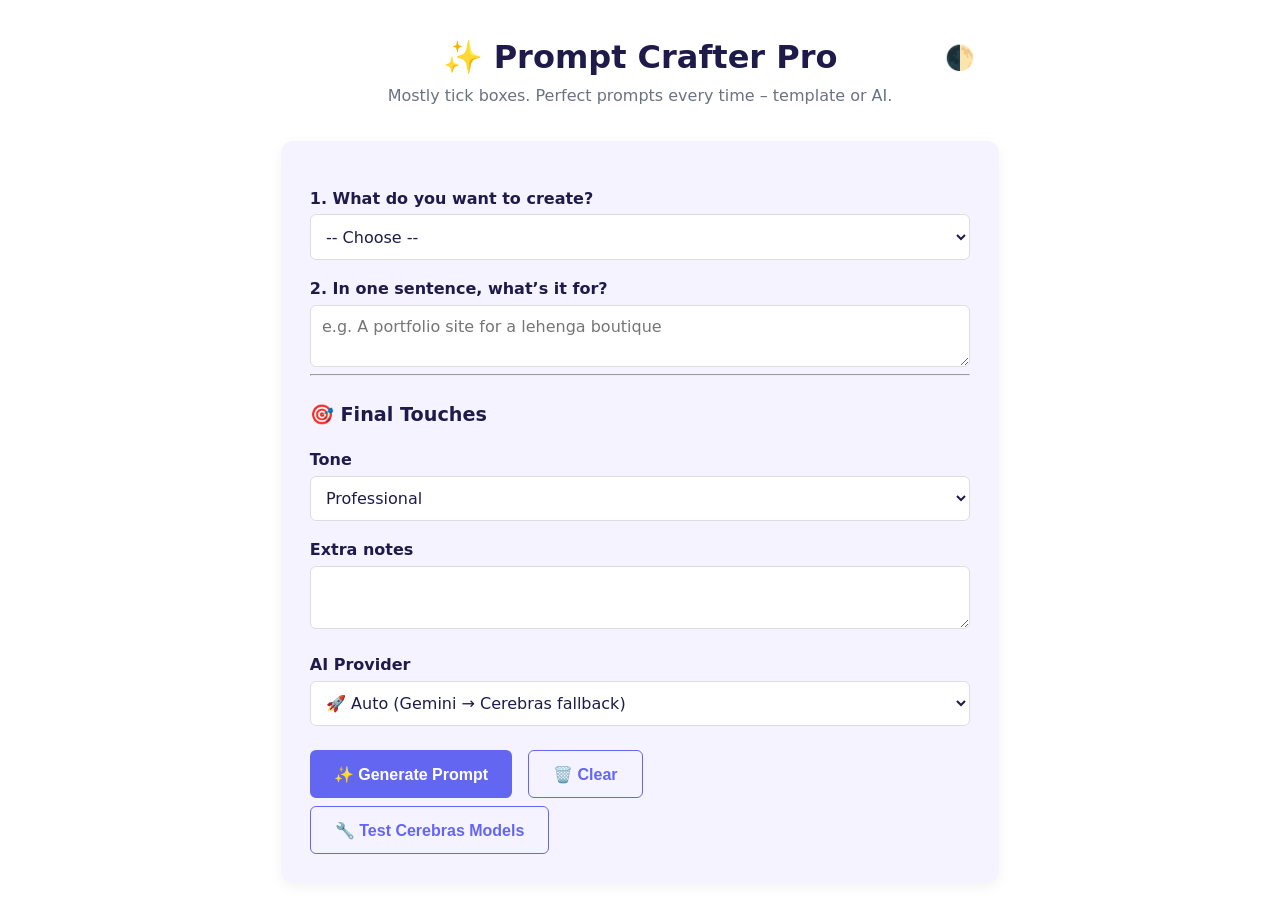
==== commit 7b5ef959: "Create index.html with basic layout and styles Add initial HTML structure and styling for Prompt Cra" ====
--- a/index.html
+++ b/index.html
@@ -1,1002 +1,568 @@
 <!DOCTYPE html>
 <html lang="en">
 <head>
-    <meta charset="UTF-8">
-    <meta name="viewport" content="width=device-width, initial-scale=1.0">
-    <meta name="description" content="Imprimis IVF & Fertility Centre, Rajbagh Srinagar - NABH-accredited IVF clinic led by Dr. S. S. Lone. Offering IVF, ICSI, IUI, egg donation & advanced fertility treatments with 55-65% success rates.">
-    <meta name="keywords" content="IVF Srinagar, fertility clinic Kashmir, IVF centre Rajbagh, Dr. S. S. Lone, ICSI treatment Srinagar, infertility specialist Jammu Kashmir, embryo freezing, IUI Srinagar">
-    <meta property="og:title" content="Imprimis IVF & Fertility Centre – Best IVF Clinic in Srinagar, Kashmir">
-    <meta property="og:description" content="NABH-accredited fertility centre in Rajbagh, Srinagar. Advanced IVF, ICSI, IUI with 55-65% success rates. Book a free discovery call today.">
-    <meta property="og:type" content="website">
-    <meta property="og:url" content="https://www.imprimisivfsrinagar.com/">
-    <meta property="og:image" content="https://www.imprimisivfsrinagar.com/images/og-home.jpg">
-    <link rel="canonical" href="https://www.imprimisivfsrinagar.com/">
-    <title>Imprimis IVF & Fertility Centre – Best IVF Clinic in Srinagar | NABH Accredited</title>
-    <link rel="preconnect" href="https://fonts.googleapis.com">
-    <link rel="preconnect" href="https://fonts.gstatic.com" crossorigin>
-    <link href="https://fonts.googleapis.com/css2?family=Playfair+Display:wght@400;600;700&family=Inter:wght@300;400;500;600;700&display=swap" rel="stylesheet">
-    <link rel="stylesheet" href="https://cdnjs.cloudflare.com/ajax/libs/font-awesome/6.5.1/css/all.min.css">
-    <style>
-        /* ============================================
-           IMPRIMIS IVF SRINAGAR – MAIN STYLESHEET
-           Mobile-first, WCAG AA, Responsive
-           ============================================ */
-        :root {
-            --teal: #0A5C5C;
-            --teal-dark: #074545;
-            --teal-light: #0E7A7A;
-            --blush: #F4D0D5;
-            --blush-light: #FBE9EC;
-            --gold: #E6B422;
-            --gold-dark: #C99A1A;
-            --offwhite: #F9F9F9;
-            --charcoal: #2C3E3E;
-            --charcoal-light: #3D5252;
-            --white: #FFFFFF;
-            --gray-100: #F5F5F5;
-            --gray-200: #E8E8E8;
-            --gray-400: #A0A0A0;
-            --gray-600: #666666;
-            --gray-800: #333333;
-            --font-heading: 'Playfair Display', Georgia, serif;
-            --font-body: 'Inter', -apple-system, BlinkMacSystemFont, 'Segoe UI', sans-serif;
-            --radius-sm: 6px;
-            --radius-md: 12px;
-            --radius-lg: 20px;
-            --shadow-sm: 0 2px 8px rgba(0, 0, 0, 0.08);
-            --shadow-md: 0 4px 16px rgba(0, 0, 0, 0.12);
-            --shadow-lg: 0 8px 32px rgba(0, 0, 0, 0.16);
-            --transition: 0.3s ease;
-            --max-width: 1120px;
-            --header-height: 72px;
+  <meta charset="UTF-8" />
+  <meta name="viewport" content="width=device-width, initial-scale=1.0" />
+  <title>Prompt Crafter Pro – AI Powered</title>
+  <style>
+    :root {
+      --primary: #6366f1;
+      --primary-hover: #4f46e5;
+      --bg: #ffffff;
+      --bg-card: #f5f3ff;
+      --text: #1e1b4b;
+      --muted: #6b7280;
+      --radius: 12px;
+    }
+    .dark { --bg: #111827; --bg-card: #1f2937; --text: #f9fafb; --muted: #9ca3af; }
+    * { box-sizing: border-box; margin: 0; padding: 0; }
+    body {
+      font-family: system-ui, sans-serif;
+      background: var(--bg);
+      color: var(--text);
+      max-width: 750px;
+      margin: 2rem auto;
+      padding: 0 1rem;
+      line-height: 1.6;
+      transition: background 0.3s;
+    }
+    .hero { text-align: center; margin-bottom: 2rem; position: relative; }
+    .hero h1 { font-size: 2rem; }
+    .lead { color: var(--muted); }
+    .dark-toggle { position: absolute; top: 0; right: 0; background: none; border: none; font-size: 1.5rem; cursor: pointer; }
+    .card { background: var(--bg-card); border-radius: var(--radius); padding: 1.8rem; margin-bottom: 2rem; box-shadow: 0 4px 14px rgba(0,0,0,0.05); }
+    h2 { margin: 1.5rem 0 0.5rem; font-size: 1.2rem; }
+    label { display: block; font-weight: 600; margin: 1rem 0 0.2rem; }
+    .sublabel { font-weight: normal; font-size: 0.9rem; color: var(--muted); }
+    input, select, textarea {
+      width: 100%; padding: 0.7rem; border: 1px solid #ddd; border-radius: 6px;
+      font-size: 1rem; font-family: inherit; background: var(--bg); color: var(--text);
+    }
+    .checkbox-group { display: flex; flex-wrap: wrap; gap: 0.6rem 1.2rem; margin-top: 0.3rem; }
+    .checkbox-group label { font-weight: normal; display: flex; align-items: center; gap: 0.3rem; margin: 0; }
+    button {
+      background: var(--primary); color: white; border: none;
+      padding: 0.75rem 1.5rem; border-radius: 6px; font-weight: 600;
+      cursor: pointer; min-height: 48px; font-size: 1rem;
+    }
+    button:hover { background: var(--primary-hover); }
+    button:disabled { opacity: 0.6; }
+    .secondary-btn { background: transparent; color: var(--primary); border: 1px solid var(--primary); }
+    .secondary-btn:hover { background: #e0e7ff; }
+    .button-group { display: flex; gap: 1rem; flex-wrap: wrap; margin-top: 1.5rem; }
+    .output {
+      background: var(--bg); border: 1px solid #ddd; border-radius: 6px;
+      padding: 1.5rem; white-space: pre-wrap; font-family: monospace;
+      max-height: 60vh; overflow-y: auto; margin-bottom: 1rem;
+    }
+    .conditional { max-height: 0; opacity: 0; overflow: hidden; transition: max-height 0.4s, opacity 0.3s; }
+    .conditional.show { max-height: 6000px; opacity: 1; }
+    .toast {
+      position: fixed; bottom: 2rem; right: 2rem; background: #10b981; color: white;
+      padding: 0.75rem 1.5rem; border-radius: 6px; opacity: 0; transform: translateY(20px);
+      transition: 0.3s; pointer-events: none; z-index: 1000;
+    }
+    .toast.show { opacity: 1; transform: translateY(0); }
+    .review-panel { margin-top: 1rem; padding: 1rem; background: var(--bg); border: 1px solid #ddd; border-radius: 6px; display: none; }
+    .review-panel.show { display: block; }
+    .review-rating { font-size: 1.5rem; font-weight: 700; color: var(--primary); }
+    .loader {
+      display: inline-block; width: 1rem; height: 1rem;
+      border: 2px solid rgba(255,255,255,0.3); border-radius: 50%;
+      border-top-color: white; animation: spin 0.6s linear infinite; margin-right: 0.5rem;
+    }
+    @keyframes spin { to { transform: rotate(360deg); } }
+    #formPage, #resultPage { transition: opacity 0.2s; }
+    .hidden-page { display: none; }
+    .back-link { color: var(--primary); text-decoration: underline; cursor: pointer; margin-bottom: 1rem; display: inline-block; }
+  </style>
+</head>
+<body>
+  <header class="hero">
+    <button class="dark-toggle" onclick="toggleDark()">🌓</button>
+    <h1>✨ Prompt Crafter Pro</h1>
+    <p class="lead">Mostly tick boxes. Perfect prompts every time – template or AI.</p>
+  </header>
+
+  <!-- FORM PAGE -->
+  <section id="formPage">
+    <div class="card">
+      <label for="type">1. What do you want to create?</label>
+      <select id="type">
+        <option value="">-- Choose --</option>
+        <option value="Website">Website</option>
+        <option value="Web App">Web App</option>
+        <option value="Video">Video</option>
+        <option value="Image / Graphic">Image / Graphic</option>
+      </select>
+
+      <label for="goal">2. In one sentence, what’s it for?</label>
+      <textarea id="goal" rows="2" placeholder="e.g. A portfolio site for a lehenga boutique"></textarea>
+
+      <!-- Website conditional -->
+      <div id="websiteQ" class="conditional">
+        <hr><h2>🌐 Website</h2>
+        <label for="webName">Business name</label>
+        <input type="text" id="webName" placeholder="Ms Lehanga">
+
+        <label>Industry</label>
+        <select id="webIndustry">
+          <option value="">-- Pick --</option>
+          <option value="Fashion">Fashion</option>
+          <option value="Food">Food</option>
+          <option value="Technology">Technology</option>
+          <option value="Health">Health</option>
+          <option value="Education">Education</option>
+          <option value="Other">Other</option>
+        </select>
+
+        <label>Target audience</label>
+        <div class="checkbox-group" id="audienceCheckboxes">
+          <label><input type="checkbox" value="Everyone"> Everyone</label>
+          <label><input type="checkbox" value="Women"> Women</label>
+          <label><input type="checkbox" value="Men"> Men</label>
+          <label><input type="checkbox" value="Brides"> Brides</label>
+          <label><input type="checkbox" value="Grooms"> Grooms</label>
+          <label><input type="checkbox" value="Local customers"> Local customers</label>
+        </div>
+
+        <label for="webLocation">Location</label>
+        <input type="text" id="webLocation" placeholder="Kupwara, Jammu & Kashmir">
+
+        <label>Main goal</label>
+        <select id="webGoalAction">
+          <option value="">-- Pick --</option>
+          <option value="purchase">Buy / Purchase</option>
+          <option value="booking">Book appointment</option>
+          <option value="contact">Get in touch</option>
+          <option value="subscribe">Subscribe</option>
+          <option value="learn">Learn more</option>
+        </select>
+
+        <label for="webTagline">Tagline (optional)</label>
+        <input type="text" id="webTagline" placeholder="Elegance woven in every thread">
+
+        <label>Pages / sections</label>
+        <div class="checkbox-group" id="pagesCheckboxes">
+          <label><input type="checkbox" value="Home"> Home</label>
+          <label><input type="checkbox" value="About"> About</label>
+          <label><input type="checkbox" value="Gallery"> Gallery</label>
+          <label><input type="checkbox" value="Booking"> Booking</label>
+          <label><input type="checkbox" value="Contact"> Contact</label>
+          <label><input type="checkbox" value="Testimonials"> Testimonials</label>
+        </div>
+
+        <label>Features</label>
+        <div class="checkbox-group" id="featuresCheckboxes">
+          <label><input type="checkbox" value="booking system"> Booking system</label>
+          <label><input type="checkbox" value="image gallery"> Image gallery</label>
+          <label><input type="checkbox" value="contact form"> Contact form</label>
+          <label><input type="checkbox" value="Google Maps"> Google Maps</label>
+        </div>
+
+        <label>Colour vibe</label>
+        <select id="webColors">
+          <option value="">-- Pick --</option>
+          <option value="soft pastels">Soft pastels</option>
+          <option value="warm earth tones">Warm earth tones</option>
+          <option value="dark & elegant">Dark & elegant</option>
+          <option value="bright & bold">Bright & bold</option>
+          <option value="minimal black & white">Minimal B&W</option>
+        </select>
+
+        <label>Typography</label>
+        <select id="webFonts">
+          <option value="">-- Pick --</option>
+          <option value="elegant serif">Elegant serif</option>
+          <option value="clean sans-serif">Clean sans‑serif</option>
+          <option value="modern monospace">Modern monospace</option>
+        </select>
+
+        <label for="webInspiration">Inspiration site</label>
+        <input type="text" id="webInspiration" placeholder="apple.com">
+
+        <label>Your links</label>
+        <input type="text" id="instagram" placeholder="Instagram URL">
+        <input type="text" id="facebook" placeholder="Facebook URL" style="margin-top:0.5rem;">
+        <input type="text" id="googleBusiness" placeholder="Google Business URL" style="margin-top:0.5rem;">
+
+        <label>Layout</label>
+        <select id="webLayoutStructure">
+          <option value="single-page">Single page</option>
+          <option value="multi-page">Multi page</option>
+        </select>
+
+        <label>Responsive</label>
+        <select id="webResponsive">
+          <option value="mobile-first">Mobile‑first (768px)</option>
+          <option value="desktop-first">Desktop‑first</option>
+        </select>
+      </div>
+
+      <!-- Web App -->
+      <div id="appQ" class="conditional">
+        <hr><h2>📱 Web App</h2>
+        <label for="appName">App name</label><input type="text" id="appName" placeholder="My App">
+        <label>Problem it solves</label><input type="text" id="appProblem" placeholder="helps people...">
+        <label>Target users</label><input type="text" id="appAudience" placeholder="everyone">
+        <label>Core features</label><textarea id="appFeatures" rows="2" placeholder="login, dashboard"></textarea>
+        <label>Design style</label><input type="text" id="appDesign" placeholder="clean, minimal">
+        <label>Technologies</label><input type="text" id="appTech" placeholder="HTML, CSS, JS">
+      </div>
+
+      <!-- Video -->
+      <div id="videoQ" class="conditional">
+        <hr><h2>🎬 Video</h2>
+        <label>Type</label><select id="videoCategory"><option value="Promo">Promo</option><option value="Tutorial">Tutorial</option></select>
+        <label>Length</label><input type="text" id="videoLength" placeholder="2 minutes">
+        <label>Tone</label><input type="text" id="videoTone" placeholder="energetic">
+        <label>Key message</label><textarea id="videoMessage" rows="2" placeholder="main points..."></textarea>
+      </div>
+
+      <!-- Image -->
+      <div id="imageQ" class="conditional">
+        <hr><h2>🎨 Image / Graphic</h2>
+        <label>Type</label><select id="imgType"><option value="Logo">Logo</option><option value="Poster">Poster</option></select>
+        <label>Subject</label><textarea id="imgSubject" rows="2" placeholder="a logo for..."></textarea>
+        <label>Style</label><input type="text" id="imgStyle" placeholder="minimalist">
+        <label>Colours</label><input type="text" id="imgColors" placeholder="warm pastels">
+      </div>
+
+      <hr><h2>🎯 Final Touches</h2>
+      <label>Tone</label>
+      <select id="tone"><option value="Professional">Professional</option><option value="Casual">Casual</option></select>
+      <label for="extra">Extra notes</label>
+      <textarea id="extra" rows="2"></textarea>
+
+      <label>AI Provider</label>
+      <select id="aiProvider">
+        <option value="template">📝 Template (instant, free)</option>
+        <option value="auto" selected>🚀 Auto (Gemini → Cerebras fallback)</option>
+        <option value="gemini">🌟 Gemini only</option>
+        <option value="cerebras">⚡ Cerebras only</option>
+      </select>
+
+      <div class="button-group">
+        <button id="craftBtn">✨ Generate Prompt</button>
+        <button id="clearBtn" class="secondary-btn">🗑️ Clear</button>
+      </div>
+      <button id="testModelsBtn" class="secondary-btn" style="margin-top: 0.5rem;">🔧 Test Cerebras Models</button>
+      <div id="modelList" style="margin-top: 0.5rem; font-size: 0.9rem; display: none;"></div>
+      <p id="status"></p>
+    </div>
+  </section>
+
+  <!-- RESULT PAGE (hidden) -->
+  <section id="resultPage" class="hidden-page">
+    <div class="card">
+      <span class="back-link" onclick="goBack()">← Back to form</span>
+      <h2>Your Prompt</h2>
+      <div class="output" id="result"></div>
+      <div class="button-group">
+        <button id="copyBtn" class="secondary-btn">📋 Copy</button>
+        <button id="downloadBtn" class="secondary-btn">💾 Download</button>
+        <button id="rateBtn" class="secondary-btn">🤖 Rate & Improve</button>
+      </div>
+      <div class="review-panel" id="reviewPanel">
+        <span class="review-rating" id="reviewRating"></span>
+        <p id="reviewFeedback"></p>
+        <button id="applyImprovementBtn" class="secondary-btn" style="display: none;">✨ Apply Improved Prompt</button>
+      </div>
+    </div>
+  </section>
+
+  <div class="toast" id="toast"></div>
+
+  <script>
+    const SUPABASE_URL = "https://udlmyspetkjzcdkfshgl.supabase.co";
+    const ANON_KEY = "eyJhbGciOiJIUzI1NiIsInR5cCI6IkpXVCJ9.eyJpc3MiOiJzdXBhYmFzZSIsInJlZiI6InVkbG15c3BldGtqemNka2ZzaGdsIiwicm9sZSI6ImFub24iLCJpYXQiOjE3NzkxODIzMDksImV4cCI6MjA5NDc1ODMwOX0.oQL6hbwjQlU_2h4xcbD-v1yl7EubMz90VpIpTPBwEM4";
+    const EDGE_URL = `${SUPABASE_URL}/functions/v1/api-key`;
+
+    // Dark mode
+    function toggleDark() {
+      document.documentElement.classList.toggle('dark');
+      localStorage.setItem('theme', document.documentElement.classList.contains('dark') ? 'dark' : 'light');
+    }
+    if (localStorage.getItem('theme') === 'dark') document.documentElement.classList.add('dark');
+
+    // Conditional sections
+    const typeSelect = document.getElementById('type');
+    const sections = {
+      Website: document.getElementById('websiteQ'),
+      'Web App': document.getElementById('appQ'),
+      Video: document.getElementById('videoQ'),
+      'Image / Graphic': document.getElementById('imageQ'),
+    };
+    typeSelect.addEventListener('change', () => {
+      Object.values(sections).forEach(s => s.classList.remove('show'));
+      const type = typeSelect.value;
+      if (sections[type]) sections[type].classList.add('show');
+    });
+
+    function goBack() {
+      document.getElementById('formPage').classList.remove('hidden-page');
+      document.getElementById('resultPage').classList.add('hidden-page');
+    }
+    function showResultPage(text) {
+      document.getElementById('result').textContent = text;
+      document.getElementById('formPage').classList.add('hidden-page');
+      document.getElementById('resultPage').classList.remove('hidden-page');
+      window.scrollTo({ top: 0, behavior: 'smooth' });
+      saveToHistory(text);
+    }
+
+    function getChecked(name) {
+      return [...document.querySelectorAll(`#${name} input[type="checkbox"]:checked`)].map(cb => cb.value);
+    }
+
+    function getAnswers() {
+      const ids = [...document.querySelectorAll('input[type="text"], input[type="url"], select, textarea')].map(el => el.id).filter(Boolean);
+      const ans = {};
+      ids.forEach(id => {
+        const el = document.getElementById(id);
+        if (el && el.value.trim() !== '') ans[id] = el.value.trim();
+      });
+      const audience = getChecked('audienceCheckboxes');
+      if (audience.length) ans.webAudience = audience.join(', ');
+      const pages = getChecked('pagesCheckboxes');
+      if (pages.length) ans.webPages = pages.join(', ');
+      const features = getChecked('featuresCheckboxes');
+      if (features.length) ans.webFeatures = features.join(', ');
+      ['instagram','facebook','googleBusiness'].forEach(k => {
+        const val = document.getElementById(k)?.value?.trim();
+        if (val) ans[k] = val;
+      });
+      return ans;
+    }
+
+    // ========== NEW: STRONG TEMPLATE BUILDERS ==========
+    function buildWebsite(a) {
+      let p = `Act as a senior full‑stack web developer & UI/UX designer. Your task is to create a complete, production‑ready website for ${a.webName || 'the business'}.
+
+**PROJECT OVERVIEW**
+- Business: ${a.webName || 'N/A'}
+- Industry: ${a.webIndustry || 'N/A'}
+- Target Audience: ${a.webAudience || 'N/A'}
+- Location: ${a.webLocation || 'N/A'}
+- Primary Goal: ${a.webGoalAction || 'N/A'}
+${a.webTagline ? `- Tagline: "${a.webTagline}"\n` : ''}
+**SOCIAL LINKS** (use these in the footer and contact sections)
+${a.instagram ? `- Instagram: ${a.instagram}\n` : ''}${a.facebook ? `- Facebook: ${a.facebook}\n` : ''}${a.googleBusiness ? `- Google Business: ${a.googleBusiness}\n` : ''}
+**PAGES / SECTIONS**
+${a.webPages || 'Home, About, Contact'}
+**SPECIAL FEATURES**
+${a.webFeatures || 'none'}${a.webFeatures && a.webFeatures.includes('booking') ? '\n  Booking details: implement a front‑end form with date/time selection, name, phone, and a confirmation message.' : ''}${a.webFeatures && a.webFeatures.includes('gallery') ? '\n  Gallery: create a responsive grid with lightbox. Use high‑quality placeholders.' : ''}
+**DESIGN SYSTEM**
+- Colours: ${a.webColors || 'professional, harmonious palette'}
+- Typography: ${a.webFonts || 'clean sans‑serif'}
+- Inspiration: ${a.webInspiration || 'modern, minimal sites'}
+- Layout: ${a.webLayoutStructure || 'single scrolling page'}
+**TECHNICAL REQUIREMENTS**
+- Responsive: ${a.webResponsive || 'mobile‑first, 768px breakpoint'}
+- Accessibility: semantic HTML5, ARIA labels, keyboard navigation, good contrast
+- Performance: lazy load images, minified output, fast load
+${a.extra ? `**ADDITIONAL NOTES**\n${a.extra}\n` : ''}
+**OUTPUT**  
+Deliver a single HTML file with embedded CSS and vanilla JavaScript. Use CSS custom properties for theming. The code must be ready to open in a browser, fully functional.
+
+Write the complete code now.`;
+      return p;
+    }
+
+    function buildWebApp(a) {
+      return `Act as a full‑stack web developer. Build a single‑page web app "${a.appName || 'the app'}".
+
+**Problem Solved:** ${a.appProblem}
+**Target Users:** ${a.appAudience}
+**Core Features:** ${a.appFeatures}
+**Design Style:** ${a.appDesign}
+**Tech Stack:** ${a.appTech}
+
+Create a fully functional client‑side app using only HTML, CSS, and vanilla JS. Include all features as described. Use semantic HTML, a clean UI, and mobile‑responsive design. Output only the complete code.`;
+    }
+
+    function buildVideo(a) {
+      return `Act as a professional scriptwriter. Write a ${a.videoCategory || 'promo'} video script (${a.videoLength || '2 minutes'}) about: "${a.goal || ''}".
+
+**Tone:** ${a.videoTone}
+**Key Message:** ${a.videoMessage}
+
+Structure the script with timestamps, scene descriptions, dialogue/narration, and on‑screen text. End with a clear call to action. Output only the full script.`;
+    }
+
+    function buildImage(a) {
+      return `Act as an AI art director. Generate a detailed image prompt for DALL·E or Midjourney.
+
+**Type:** ${a.imgType}
+**Subject:** ${a.imgSubject}
+**Style:** ${a.imgStyle}
+**Colour Palette:** ${a.imgColors}
+${a.imgText ? `**Text to include:** "${a.imgText}"\n` : ''}${a.imgSize ? `**Dimensions:** ${a.imgSize}\n` : ''}
+Describe the composition, lighting, mood, and style references. Output only the image prompt, ready to copy into an image generator.`;
+    }
+
+    function buildGeneric(a) {
+      return `Act as a prompt engineer. Create a detailed, ready‑to‑use prompt for: "${a.goal || ''}". Include all provided details. Output only the final prompt.`;
+    }
+
+    function buildTemplatePrompt(answers) {
+      const media = answers.mediaType || answers.type || 'Other';
+      switch (media) {
+        case 'Website': return buildWebsite(answers);
+        case 'Web App': return buildWebApp(answers);
+        case 'Video': return buildVideo(answers);
+        case 'Image / Graphic': return buildImage(answers);
+        default: return buildGeneric(answers);
+      }
+    }
+
+    // ========== GENERATE ==========
+    document.getElementById('craftBtn').addEventListener('click', async () => {
+      const answers = getAnswers();
+      if (!answers.type && !answers.goal) return alert('Please choose a type and write a goal.');
+
+      const provider = document.getElementById('aiProvider').value;
+      const btn = document.getElementById('craftBtn');
+      const status = document.getElementById('status');
+
+      if (provider === 'template') {
+        const prompt = buildTemplatePrompt(answers);
+        showResultPage(prompt);
+        return;
+      }
+
+      btn.disabled = true;
+      btn.innerHTML = '<span class="loader"></span> Generating...';
+      status.textContent = `Calling ${provider}...`;
+
+      try {
+        const res = await fetch(EDGE_URL, {
+          method: 'POST',
+          headers: { 'Content-Type':'application/json', 'Authorization':`Bearer ${ANON_KEY}`, 'apikey':ANON_KEY },
+          body: JSON.stringify({ mode:'generatePrompt', provider, answers })
+        });
+        if (!res.ok) throw new Error(await res.text());
+        const data = await res.json();
+        if (data.prompt) {
+          showResultPage(data.prompt);
+          status.textContent = `✅ Generated via ${data.usedProvider || provider}`;
+        } else {
+          status.textContent = '⚠️ No prompt returned.';
         }
-
-        *, *::before, *::after { box-sizing: border-box; margin: 0; padding: 0; }
-        html { scroll-behavior: smooth; font-size: 16px; -webkit-text-size-adjust: 100%; }
-        body {
-            font-family: var(--font-body);
-            color: var(--charcoal);
-            background: var(--offwhite);
-            line-height: 1.65;
-            min-height: 100vh;
-            overflow-x: hidden;
+      } catch (err) {
+        status.textContent = '❌ Error: ' + err.message;
+      } finally {
+        btn.disabled = false;
+        btn.innerHTML = '✨ Generate Prompt';
+      }
+    });
+
+    // Copy, Download, Rate
+    document.getElementById('copyBtn').addEventListener('click', () => {
+      navigator.clipboard.writeText(document.getElementById('result').textContent).then(() => showToast('Copied!'));
+    });
+    document.getElementById('downloadBtn').addEventListener('click', () => {
+      const blob = new Blob([document.getElementById('result').textContent], { type: 'text/plain' });
+      const a = document.createElement('a');
+      a.href = URL.createObjectURL(blob);
+      a.download = 'prompt.txt';
+      a.click();
+      showToast('Downloaded!');
+    });
+
+    let improvedPromptText = null;
+    document.getElementById('rateBtn').addEventListener('click', async () => {
+      const original = document.getElementById('result').textContent;
+      if (!original) return;
+      const btn = document.getElementById('rateBtn');
+      btn.disabled = true;
+      btn.innerHTML = '<span class="loader"></span> Reviewing...';
+      try {
+        const res = await fetch(EDGE_URL, {
+          method: 'POST',
+          headers: { 'Content-Type':'application/json', 'Authorization':`Bearer ${ANON_KEY}`, 'apikey':ANON_KEY },
+          body: JSON.stringify({ mode:'review', prompt: original })
+        });
+        if (!res.ok) throw new Error(await res.text());
+        const data = await res.json();
+        const review = data.review;
+        document.getElementById('reviewRating').textContent = `⭐ ${review.rating}/10`;
+        document.getElementById('reviewFeedback').textContent = review.feedback;
+        const applyBtn = document.getElementById('applyImprovementBtn');
+        if (review.improvedPrompt) {
+          improvedPromptText = review.improvedPrompt;
+          applyBtn.style.display = 'inline-block';
+        } else {
+          applyBtn.style.display = 'none';
         }
-        img { max-width: 100%; height: auto; display: block; }
-        a { color: var(--teal); text-decoration: none; transition: color var(--transition); }
-        a:hover { color: var(--teal-light); }
-        ul { list-style: none; }
-        .sr-only { position: absolute; width: 1px; height: 1px; padding: 0; margin: -1px; overflow: hidden; clip: rect(0,0,0,0); border: 0; }
-        .skip-link { position: absolute; top: -100px; left: 16px; background: var(--teal); color: var(--white); padding: 8px 16px; border-radius: var(--radius-sm); z-index: 10000; font-weight: 600; transition: top 0.2s; }
-        .skip-link:focus { top: 8px; }
-        h1, h2, h3, h4, h5 { font-family: var(--font-heading); font-weight: 600; line-height: 1.25; color: var(--charcoal); }
-        h1 { font-size: clamp(1.8rem, 4vw, 2.8rem); }
-        h2 { font-size: clamp(1.5rem, 3vw, 2.2rem); }
-        h3 { font-size: clamp(1.2rem, 2.5vw, 1.6rem); }
-        p { margin-bottom: 0.75rem; }
-        .text-gold { color: var(--gold); }
-        .container { width: 100%; max-width: var(--max-width); margin: 0 auto; padding: 0 20px; }
-        .btn {
-            display: inline-flex; align-items: center; justify-content: center; gap: 8px;
-            font-family: var(--font-body); font-weight: 600; font-size: 0.95rem;
-            padding: 12px 24px; border-radius: var(--radius-md); border: 2px solid transparent;
-            cursor: pointer; transition: all var(--transition); white-space: nowrap; text-align: center; line-height: 1.4;
+        document.getElementById('reviewPanel').classList.add('show');
+      } catch (err) {
+        showToast('Review failed: ' + err.message);
+      } finally {
+        btn.disabled = false;
+        btn.innerHTML = '🤖 Rate & Improve';
+      }
+    });
+    document.getElementById('applyImprovementBtn').addEventListener('click', () => {
+      if (improvedPromptText) {
+        document.getElementById('result').textContent = improvedPromptText;
+        document.getElementById('reviewPanel').classList.remove('show');
+        saveToHistory(improvedPromptText);
+      }
+    });
+
+    // Clear
+    document.getElementById('clearBtn').addEventListener('click', () => {
+      document.querySelectorAll('input[type="text"], input[type="url"], textarea').forEach(el => el.value = '');
+      document.querySelectorAll('select').forEach(el => el.selectedIndex = 0);
+      document.querySelectorAll('input[type="checkbox"]').forEach(el => el.checked = false);
+      document.getElementById('status').textContent = '';
+      document.getElementById('modelList').style.display = 'none';
+      goBack();
+    });
+
+    // Test Cerebras Models
+    document.getElementById('testModelsBtn').addEventListener('click', async () => {
+      const btn = document.getElementById('testModelsBtn');
+      const resultDiv = document.getElementById('modelList');
+      btn.disabled = true;
+      btn.textContent = 'Checking...';
+      resultDiv.style.display = 'block';
+      resultDiv.textContent = 'Fetching available models...';
+      try {
+        const res = await fetch(EDGE_URL, {
+          method: 'POST',
+          headers: { 'Content-Type':'application/json', 'Authorization':`Bearer ${ANON_KEY}`, 'apikey':ANON_KEY },
+          body: JSON.stringify({ mode: 'listModels' })
+        });
+        const data = await res.json();
+        if (data.models && data.models.length) {
+          resultDiv.innerHTML = `<strong>✅ Available models (${data.models.length}):</strong><br>${data.models.join('<br>')}`;
+        } else {
+          resultDiv.textContent = 'No models returned. Check API key.';
         }
-        .btn:focus-visible { outline: 3px solid var(--gold); outline-offset: 2px; }
-        .btn-gold { background: var(--gold); color: var(--charcoal); border-color: var(--gold); }
-        .btn-gold:hover { background: var(--gold-dark); border-color: var(--gold-dark); color: var(--charcoal); }
-        .btn-teal { background: var(--teal); color: var(--white); border-color: var(--teal); }
-        .btn-teal:hover { background: var(--teal-dark); border-color: var(--teal-dark); color: var(--white); }
-        .btn-outline-teal { background: transparent; color: var(--teal); border-color: var(--teal); }
-        .btn-outline-teal:hover { background: var(--teal); color: var(--white); }
-        .btn-outline-light { background: transparent; color: var(--white); border-color: var(--white); }
-        .btn-outline-light:hover { background: var(--white); color: var(--teal); }
-        .btn-sm { padding: 8px 16px; font-size: 0.85rem; border-radius: var(--radius-sm); }
-        .btn-lg { padding: 14px 32px; font-size: 1.05rem; border-radius: var(--radius-md); }
-        .btn-xs { padding: 6px 14px; font-size: 0.8rem; border-radius: var(--radius-sm); }
-
-        /* HEADER */
-        .site-header { position: sticky; top: 0; z-index: 1000; background: var(--white); box-shadow: var(--shadow-sm); height: var(--header-height); display: flex; align-items: center; }
-        .header-inner { display: flex; align-items: center; justify-content: space-between; gap: 16px; }
-        .logo { display: flex; align-items: center; gap: 10px; text-decoration: none; flex-shrink: 0; }
-        .logo-icon { font-size: 1.6rem; color: var(--teal); }
-        .logo-text { display: flex; flex-direction: column; }
-        .logo-name { font-family: var(--font-heading); font-weight: 700; font-size: 1.25rem; color: var(--teal); line-height: 1.1; }
-        .logo-tagline { font-size: 0.7rem; color: var(--gray-600); font-weight: 400; letter-spacing: 0.3px; }
-        .main-nav { display: flex; align-items: center; }
-        .nav-toggle {
-            display: flex; flex-direction: column; gap: 5px;
-            background: none; border: none; cursor: pointer; padding: 8px; z-index: 1001;
-        }
-        .hamburger-line { width: 26px; height: 2.5px; background: var(--charcoal); border-radius: 2px; transition: all var(--transition); }
-        .nav-toggle[aria-expanded="true"] .hamburger-line:nth-child(1) { transform: translateY(7.5px) rotate(45deg); }
-        .nav-toggle[aria-expanded="true"] .hamburger-line:nth-child(2) { opacity: 0; }
-        .nav-toggle[aria-expanded="true"] .hamburger-line:nth-child(3) { transform: translateY(-7.5px) rotate(-45deg); }
-        .nav-menu {
-            display: none; position: fixed; top: var(--header-height); left: 0; right: 0; bottom: 0;
-            background: var(--white); flex-direction: column; padding: 24px 20px; gap: 4px;
-            overflow-y: auto; z-index: 999; box-shadow: var(--shadow-lg);
-        }
-        .nav-menu.active { display: flex; }
-        .nav-link { display: block; padding: 14px 16px; font-weight: 500; color: var(--charcoal); border-radius: var(--radius-sm); transition: all var(--transition); font-size: 1.05rem; }
-        .nav-link:hover, .nav-link.active { background: var(--blush-light); color: var(--teal); }
-        .nav-cta-mobile { margin-top: 12px; padding-top: 12px; border-top: 1px solid var(--gray-200); }
-        .header-cta-desktop { display: none; }
-
-        /* HERO */
-        .hero { position: relative; background: linear-gradient(135deg, var(--teal-dark) 0%, var(--teal) 40%, var(--charcoal) 100%); color: var(--white); padding: 60px 0 50px; text-align: center; overflow: hidden; }
-        .hero-overlay { position: absolute; inset: 0; background: radial-gradient(ellipse at 30% 20%, rgba(230, 180, 34, 0.12) 0%, transparent 60%); pointer-events: none; }
-        .hero-content { position: relative; z-index: 2; }
-        .hero-badge { display: inline-block; background: rgba(255, 255, 255, 0.15); padding: 6px 16px; border-radius: 50px; font-size: 0.78rem; font-weight: 500; letter-spacing: 0.4px; margin-bottom: 20px; backdrop-filter: blur(4px); }
-        .hero-title { color: var(--white); margin-bottom: 16px; font-weight: 700; }
-        .hero-subtitle { font-size: 1.05rem; color: rgba(255, 255, 255, 0.88); max-width: 640px; margin: 0 auto 28px; line-height: 1.6; }
-        .hero-cta-group { display: flex; flex-wrap: wrap; gap: 12px; justify-content: center; margin-bottom: 36px; }
-        .hero-stats { display: flex; flex-wrap: wrap; gap: 24px; justify-content: center; }
-        .hero-stat { display: flex; flex-direction: column; align-items: center; background: rgba(255, 255, 255, 0.1); padding: 16px 20px; border-radius: var(--radius-md); min-width: 120px; backdrop-filter: blur(4px); }
-        .stat-number { font-family: var(--font-heading); font-size: 1.6rem; font-weight: 700; color: var(--gold); }
-        .stat-label { font-size: 0.78rem; color: rgba(255, 255, 255, 0.85); }
-
-        /* TRUST BAR */
-        .trust-bar { background: var(--white); border-bottom: 1px solid var(--gray-200); padding: 16px 0; }
-        .trust-bar-inner { display: flex; flex-wrap: wrap; gap: 16px; justify-content: center; }
-        .trust-item { display: flex; align-items: center; gap: 8px; font-size: 0.85rem; font-weight: 500; color: var(--charcoal); }
-        .trust-item i { color: var(--teal); font-size: 1.1rem; }
-
-        /* SECTIONS */
-        .section { padding: 56px 0; }
-        .section-title { text-align: center; margin-bottom: 12px; }
-        .section-subtitle { text-align: center; color: var(--gray-600); max-width: 600px; margin: 0 auto 36px; font-size: 1rem; }
-        .section-cta-center { text-align: center; margin-top: 32px; }
-
-        /* SERVICES */
-        .services-overview { background: var(--white); }
-        .services-grid { display: grid; grid-template-columns: 1fr 1fr; gap: 14px; }
-        .service-card { display: block; background: var(--offwhite); border: 1px solid var(--gray-200); border-radius: var(--radius-md); padding: 20px 16px; text-align: center; transition: all var(--transition); text-decoration: none; color: var(--charcoal); }
-        .service-card:hover { border-color: var(--teal); box-shadow: var(--shadow-md); transform: translateY(-2px); color: var(--charcoal); }
-        .service-card i { font-size: 1.8rem; color: var(--teal); margin-bottom: 10px; display: block; }
-        .service-card h3 { font-size: 1.05rem; margin-bottom: 6px; font-weight: 600; }
-        .service-card p { font-size: 0.82rem; color: var(--gray-600); margin: 0; line-height: 1.4; }
-
-        /* CALCULATOR */
-        .calculator-section { background: var(--blush-light); }
-        .calculator-card { background: var(--white); border-radius: var(--radius-lg); padding: 32px 20px; box-shadow: var(--shadow-md); max-width: 600px; margin: 0 auto; text-align: center; }
-        .calculator-age-display { margin-bottom: 20px; }
-        .age-label { display: block; font-size: 0.9rem; color: var(--gray-600); margin-bottom: 4px; }
-        .age-value { font-family: var(--font-heading); font-size: 3rem; font-weight: 700; color: var(--teal); }
-        .slider-container { margin-bottom: 24px; }
-        input[type="range"] { -webkit-appearance: none; appearance: none; width: 100%; height: 8px; border-radius: 4px; background: linear-gradient(to right, var(--teal), var(--gold)); outline: none; cursor: pointer; }
-        input[type="range"]::-webkit-slider-thumb { -webkit-appearance: none; appearance: none; width: 32px; height: 32px; border-radius: 50%; background: var(--white); border: 3px solid var(--teal); cursor: pointer; box-shadow: var(--shadow-sm); transition: all var(--transition); }
-        input[type="range"]::-webkit-slider-thumb:hover { border-color: var(--gold); box-shadow: var(--shadow-md); }
-        input[type="range"]:focus-visible { outline: 3px solid var(--gold); outline-offset: 4px; }
-        .slider-labels { display: flex; justify-content: space-between; font-size: 0.78rem; color: var(--gray-600); margin-top: 6px; padding: 0 4px; }
-        .calculator-result { background: var(--offwhite); border-radius: var(--radius-md); padding: 20px; }
-        .result-percentage { font-family: var(--font-heading); font-size: 2.4rem; font-weight: 700; color: var(--teal); margin-bottom: 8px; }
-        .result-description { font-size: 0.95rem; color: var(--charcoal); margin: 0; }
-
-        /* STORIES PREVIEW */
-        .stories-preview { background: var(--white); }
-        .stories-grid { display: grid; grid-template-columns: 1fr; gap: 20px; }
-        .story-card { background: var(--offwhite); border-radius: var(--radius-md); padding: 24px; border-left: 4px solid var(--blush); position: relative; margin: 0; }
-        .story-quote-icon { font-size: 1.4rem; color: var(--blush); margin-bottom: 10px; opacity: 0.8; }
-        .story-text { font-style: italic; font-size: 0.95rem; color: var(--charcoal); margin-bottom: 12px; line-height: 1.6; }
-        .story-author { font-size: 0.85rem; color: var(--gray-600); }
-
-        /* DOCTOR HIGHLIGHT */
-        .doctor-highlight { background: var(--offwhite); }
-        .doctor-cards { display: grid; grid-template-columns: 1fr; gap: 20px; }
-        .doctor-card { background: var(--white); border-radius: var(--radius-md); padding: 28px 20px; text-align: center; box-shadow: var(--shadow-sm); transition: all var(--transition); }
-        .doctor-card:hover { box-shadow: var(--shadow-md); }
-        .doctor-avatar { width: 80px; height: 80px; border-radius: 50%; background: var(--blush-light); display: flex; align-items: center; justify-content: center; margin: 0 auto 16px; font-size: 2rem; color: var(--teal); }
-        .doctor-card h3 { font-size: 1.15rem; margin-bottom: 6px; }
-        .doctor-credentials { font-size: 0.82rem; color: var(--gray-600); margin-bottom: 12px; line-height: 1.5; }
-        .doctor-quote { font-style: italic; color: var(--teal); font-weight: 500; font-size: 0.9rem; margin-bottom: 16px; }
-
-        /* FAQ */
-        .faq-section { background: var(--white); }
-        .accordion { max-width: 720px; margin: 0 auto; }
-        .accordion-item { border-bottom: 1px solid var(--gray-200); }
-        .accordion-trigger { width: 100%; display: flex; justify-content: space-between; align-items: center; padding: 18px 4px; background: none; border: none; cursor: pointer; font-family: var(--font-body); font-size: 1rem; font-weight: 500; color: var(--charcoal); text-align: left; gap: 12px; transition: color var(--transition); }
-        .accordion-trigger:hover { color: var(--teal); }
-        .accordion-trigger:focus-visible { outline: 2px solid var(--teal); outline-offset: 2px; border-radius: var(--radius-sm); }
-        .accordion-icon { font-size: 0.85rem; color: var(--gray-600); transition: transform var(--transition); flex-shrink: 0; }
-        .accordion-trigger[aria-expanded="true"] .accordion-icon { transform: rotate(180deg); color: var(--teal); }
-        .accordion-panel { max-height: 0; overflow: hidden; transition: max-height 0.4s ease, padding 0.4s ease; }
-        .accordion-panel p { padding: 0 4px 18px; font-size: 0.93rem; color: var(--gray-600); margin: 0; line-height: 1.6; }
-        .accordion-panel.open { max-height: 300px; }
-
-        /* CTA BANNER */
-        .cta-banner { background: var(--teal); color: var(--white); }
-        .cta-banner-inner { text-align: center; padding: 20px 0; }
-        .cta-banner-inner h2 { color: var(--white); margin-bottom: 8px; }
-        .cta-banner-inner p { color: rgba(255, 255, 255, 0.88); margin-bottom: 20px; font-size: 1rem; }
-
-        /* FOOTER */
-        .site-footer { background: var(--charcoal); color: rgba(255, 255, 255, 0.85); padding: 48px 0 0; }
-        .footer-grid { display: grid; grid-template-columns: 1fr; gap: 32px; padding-bottom: 32px; }
-        .footer-brand h3 { color: var(--white); font-size: 1.2rem; margin-bottom: 12px; }
-        .footer-brand p { font-size: 0.88rem; margin-bottom: 6px; display: flex; align-items: flex-start; gap: 8px; }
-        .footer-brand i { color: var(--gold); width: 16px; margin-top: 3px; flex-shrink: 0; }
-        .footer-brand a { color: rgba(255, 255, 255, 0.85); }
-        .footer-brand a:hover { color: var(--gold); }
-        .footer-links h4, .footer-newsletter h4 { color: var(--white); font-family: var(--font-heading); margin-bottom: 12px; font-size: 1.05rem; }
-        .footer-links ul { display: flex; flex-direction: column; gap: 6px; }
-        .footer-links a { color: rgba(255, 255, 255, 0.8); font-size: 0.9rem; }
-        .footer-links a:hover { color: var(--gold); }
-        .footer-newsletter p { font-size: 0.85rem; margin-bottom: 12px; }
-        .newsletter-form { display: flex; gap: 8px; margin-bottom: 12px; }
-        .newsletter-form input { flex: 1; padding: 10px 14px; border-radius: var(--radius-sm); border: 1px solid rgba(255, 255, 255, 0.3); background: rgba(255, 255, 255, 0.1); color: var(--white); font-family: var(--font-body); font-size: 0.88rem; }
-        .newsletter-form input::placeholder { color: rgba(255, 255, 255, 0.5); }
-        .newsletter-form input:focus-visible { outline: 2px solid var(--gold); outline-offset: 2px; }
-        .footer-bottom { border-top: 1px solid rgba(255, 255, 255, 0.15); padding: 18px 0; text-align: center; font-size: 0.8rem; color: rgba(255, 255, 255, 0.6); }
-        .download-checklist-btn { width: 100%; justify-content: center; }
-
-        /* STICKY BOTTOM BAR */
-        .sticky-bottom-bar { display: flex; position: fixed; bottom: 0; left: 0; right: 0; z-index: 998; background: var(--white); box-shadow: 0 -2px 12px rgba(0, 0, 0, 0.1); }
-        .sticky-btn { flex: 1; display: flex; align-items: center; justify-content: center; gap: 8px; padding: 14px; font-weight: 600; font-size: 0.9rem; border: none; cursor: pointer; font-family: var(--font-body); transition: all var(--transition); text-decoration: none; }
-        .sticky-call { background: var(--teal); color: var(--white); }
-        .sticky-call:hover { background: var(--teal-dark); color: var(--white); }
-        .sticky-chat { background: var(--gold); color: var(--charcoal); }
-        .sticky-chat:hover { background: var(--gold-dark); color: var(--charcoal); }
-
-        /* MODALS */
-        .chat-modal, .callback-modal { position: fixed; inset: 0; z-index: 2000; display: none; align-items: center; justify-content: center; }
-        .chat-modal.visible, .callback-modal.visible { display: flex; }
-        .chat-modal-backdrop, .callback-modal-backdrop { position: absolute; inset: 0; background: rgba(0, 0, 0, 0.55); }
-        .chat-modal-content, .callback-modal-content { position: relative; background: var(--white); border-radius: var(--radius-lg); padding: 28px 22px; width: 90%; max-width: 440px; max-height: 85vh; overflow-y: auto; box-shadow: var(--shadow-lg); z-index: 1; }
-        .chat-close, .callback-close { position: absolute; top: 12px; right: 14px; background: none; border: none; font-size: 1.6rem; cursor: pointer; color: var(--gray-600); line-height: 1; padding: 4px 8px; border-radius: var(--radius-sm); }
-        .chat-close:hover, .callback-close:hover { color: var(--charcoal); background: var(--gray-100); }
-        .chat-body h3, .callback-modal-content h3 { margin-bottom: 10px; font-size: 1.2rem; }
-        .chat-body p, .callback-modal-content > p { font-size: 0.93rem; color: var(--gray-600); margin-bottom: 16px; }
-        .chat-buttons { display: flex; gap: 10px; }
-        .chat-form { display: flex; flex-direction: column; gap: 10px; }
-        .chat-form input { padding: 10px 14px; border-radius: var(--radius-sm); border: 1px solid var(--gray-400); font-family: var(--font-body); font-size: 0.9rem; }
-        .chat-form input:focus-visible { outline: 2px solid var(--teal); outline-offset: 2px; }
-        .hidden { display: none !important; }
-        .callback-form { display: flex; flex-direction: column; gap: 12px; }
-        .callback-form input, .callback-form select, .callback-form textarea { padding: 10px 14px; border-radius: var(--radius-sm); border: 1px solid var(--gray-400); font-family: var(--font-body); font-size: 0.9rem; width: 100%; }
-        .callback-form input:focus-visible, .callback-form select:focus-visible, .callback-form textarea:focus-visible { outline: 2px solid var(--teal); outline-offset: 2px; }
-        .callback-form textarea { resize: vertical; }
-
-        /* PROACTIVE POPUP */
-        .proactive-popup { position: fixed; bottom: 80px; right: 16px; z-index: 1500; background: var(--white); border-radius: var(--radius-md); padding: 18px 16px; box-shadow: var(--shadow-lg); max-width: 280px; border: 2px solid var(--blush); animation: popup-slide-in 0.5s ease; }
-        @keyframes popup-slide-in { from { opacity: 0; transform: translateY(20px); } to { opacity: 1; transform: translateY(0); } }
-        .proactive-close { position: absolute; top: 6px; right: 10px; background: none; border: none; font-size: 1.2rem; cursor: pointer; color: var(--gray-400); }
-        .proactive-popup p { font-size: 0.9rem; margin-bottom: 12px; padding-right: 18px; }
-        .proactive-buttons { display: flex; gap: 8px; }
-
-        /* TREATMENTS PAGE */
-        .treatments-full-grid { display: grid; grid-template-columns: 1fr; gap: 16px; }
-        .treatment-detail-card { background: var(--white); border-radius: var(--radius-md); padding: 24px 20px; box-shadow: var(--shadow-sm); border-top: 4px solid var(--teal); transition: all var(--transition); }
-        .treatment-detail-card:hover { box-shadow: var(--shadow-md); transform: translateY(-2px); }
-        .treatment-detail-card i { font-size: 1.8rem; color: var(--teal); margin-bottom: 10px; display: block; }
-        .treatment-detail-card h3 { font-size: 1.1rem; margin-bottom: 8px; }
-        .treatment-detail-card p { font-size: 0.9rem; color: var(--gray-600); margin: 0; line-height: 1.55; }
-
-        /* TEAM PAGE */
-        .team-profile { background: var(--white); border-radius: var(--radius-lg); padding: 32px 22px; box-shadow: var(--shadow-sm); margin-bottom: 28px; display: flex; flex-direction: column; align-items: center; text-align: center; gap: 16px; }
-        .team-avatar-large { width: 100px; height: 100px; border-radius: 50%; background: var(--blush-light); display: flex; align-items: center; justify-content: center; font-size: 2.6rem; color: var(--teal); flex-shrink: 0; }
-        .team-info h3 { font-size: 1.3rem; margin-bottom: 4px; }
-        .team-info .credentials { font-size: 0.88rem; color: var(--gray-600); margin-bottom: 12px; line-height: 1.5; }
-        .team-why { background: var(--blush-light); padding: 16px 20px; border-radius: var(--radius-md); font-style: italic; color: var(--teal); font-weight: 500; font-size: 0.95rem; border-left: 3px solid var(--blush); }
-        .team-bio { font-size: 0.93rem; color: var(--gray-600); line-height: 1.6; text-align: left; }
-
-        /* SUCCESS STORIES FULL */
-        .story-full { background: var(--white); border-radius: var(--radius-md); padding: 28px 22px; box-shadow: var(--shadow-sm); margin-bottom: 24px; }
-        .story-full .story-quote-icon { font-size: 2rem; color: var(--blush); margin-bottom: 14px; }
-        .story-full .story-text { font-size: 1.05rem; line-height: 1.7; }
-        .story-full .story-author { margin-top: 14px; font-size: 0.9rem; }
-
-        /* CONTACT PAGE */
-        .contact-layout { display: grid; grid-template-columns: 1fr; gap: 32px; }
-        .contact-info-card { background: var(--white); border-radius: var(--radius-md); padding: 24px 20px; box-shadow: var(--shadow-sm); }
-        .contact-info-card h3 { margin-bottom: 16px; }
-        .contact-info-item { display: flex; gap: 12px; margin-bottom: 14px; font-size: 0.93rem; }
-        .contact-info-item i { color: var(--teal); width: 20px; text-align: center; flex-shrink: 0; margin-top: 2px; }
-        .hours-table { width: 100%; font-size: 0.88rem; }
-        .hours-table td { padding: 6px 0; }
-        .hours-table td:last-child { text-align: right; font-weight: 500; }
-        .map-container { border-radius: var(--radius-md); overflow: hidden; box-shadow: var(--shadow-sm); margin-top: 16px; }
-        .map-container iframe { width: 100%; height: 280px; border: none; display: block; }
-
-        /* MULTI-STEP FORM */
-        .multi-step-form { background: var(--white); border-radius: var(--radius-md); padding: 24px 20px; box-shadow: var(--shadow-sm); }
-        .progress-bar-container { margin-bottom: 20px; }
-        .progress-steps { display: flex; justify-content: space-between; margin-bottom: 6px; }
-        .progress-step { width: 30px; height: 30px; border-radius: 50%; background: var(--gray-200); display: flex; align-items: center; justify-content: center; font-size: 0.8rem; font-weight: 600; color: var(--gray-600); transition: all var(--transition); }
-        .progress-step.active { background: var(--teal); color: var(--white); }
-        .progress-step.done { background: var(--gold); color: var(--charcoal); }
-        .progress-bar-track { height: 6px; background: var(--gray-200); border-radius: 3px; overflow: hidden; }
-        .progress-bar-fill { height: 100%; background: var(--teal); border-radius: 3px; transition: width var(--transition); width: 33%; }
-        .form-step { display: none; flex-direction: column; gap: 14px; }
-        .form-step.active { display: flex; }
-        .form-step input, .form-step select, .form-step textarea { padding: 12px 14px; border-radius: var(--radius-sm); border: 1px solid var(--gray-400); font-family: var(--font-body); font-size: 0.93rem; width: 100%; }
-        .form-step input:focus-visible, .form-step select:focus-visible, .form-step textarea:focus-visible { outline: 2px solid var(--teal); outline-offset: 2px; }
-        .form-step textarea { resize: vertical; min-height: 80px; }
-        .form-step-buttons { display: flex; gap: 10px; justify-content: flex-end; }
-
-        /* RESPONSIVE */
-        @media (min-width: 480px) {
-            .services-grid { grid-template-columns: 1fr 1fr; }
-            .stories-grid { grid-template-columns: 1fr 1fr; }
-            .doctor-cards { grid-template-columns: 1fr 1fr; }
-            .treatments-full-grid { grid-template-columns: 1fr 1fr; }
-            .footer-grid { grid-template-columns: 1fr 1fr; }
-        }
-        @media (min-width: 768px) {
-            .header-cta-desktop { display: inline-flex; }
-            .nav-toggle { display: none; }
-            .nav-menu { display: flex; position: static; flex-direction: row; padding: 0; background: transparent; box-shadow: none; gap: 0; overflow: visible; }
-            .nav-link { padding: 10px 14px; font-size: 0.9rem; }
-            .nav-cta-mobile { display: none; }
-            .hero { padding: 80px 0 64px; }
-            .hero-stats { gap: 32px; }
-            .services-grid { grid-template-columns: repeat(3, 1fr); }
-            .stories-grid { grid-template-columns: 1fr 1fr; }
-            .doctor-cards { grid-template-columns: 1fr 1fr; }
-            .treatments-full-grid { grid-template-columns: repeat(3, 1fr); }
-            .footer-grid { grid-template-columns: 2fr 1fr 1.5fr; }
-            .sticky-bottom-bar { display: none; }
-            .proactive-popup { bottom: 24px; right: 24px; }
-            .contact-layout { grid-template-columns: 1.2fr 1fr; }
-            .team-profile { flex-direction: row; text-align: left; align-items: flex-start; }
-            .team-avatar-large { width: 120px; height: 120px; font-size: 3rem; }
-            .map-container iframe { height: 350px; }
-        }
-        @media (min-width: 1024px) {
-            .hero { padding: 100px 0 72px; }
-            .hero-title { font-size: 2.8rem; }
-            .section { padding: 72px 0; }
-            .services-grid { gap: 20px; }
-            .service-card { padding: 28px 20px; }
-            .calculator-card { padding: 40px 32px; }
-            .treatments-full-grid { gap: 20px; }
-            .treatment-detail-card { padding: 28px 24px; }
-        }
-        @media (prefers-reduced-motion: reduce) {
-            *, *::before, *::after { animation-duration: 0.01ms !important; animation-iteration-count: 1 !important; transition-duration: 0.01ms !important; }
-            html { scroll-behavior: auto; }
-        }
-        @media (prefers-contrast: high) {
-            :root { --teal: #074545; --gold: #B8920E; }
-        }
-    </style>
-</head>
-<body class="page-home">
-    <a href="#main-content" class="skip-link">Skip to main content</a>
-
-    <header class="site-header" role="banner">
-        <div class="container header-inner">
-            <a href="#" class="logo" aria-label="Imprimis IVF Homepage">
-                <span class="logo-icon"><i class="fa-solid fa-heart-pulse"></i></span>
-                <span class="logo-text">
-                    <span class="logo-name">Imprimis IVF</span>
-                    <span class="logo-tagline">& Fertility Centre, Srinagar</span>
-                </span>
-            </a>
-            <nav class="main-nav" aria-label="Main navigation">
-                <button class="nav-toggle" aria-expanded="false" aria-controls="nav-menu" aria-label="Toggle navigation menu">
-                    <span class="hamburger-line"></span><span class="hamburger-line"></span><span class="hamburger-line"></span>
-                </button>
-                <ul id="nav-menu" class="nav-menu">
-                    <li><a href="#home" class="nav-link active">Home</a></li>
-                    <li><a href="#team" class="nav-link">Our Team</a></li>
-                    <li><a href="#treatments" class="nav-link">Treatments</a></li>
-                    <li><a href="#stories" class="nav-link">Success Stories</a></li>
-                    <li><a href="#contact" class="nav-link">Contact</a></li>
-                    <li class="nav-cta-mobile"><button class="btn btn-gold btn-sm open-callback-modal">Book Free Discovery Call</button></li>
-                </ul>
-            </nav>
-            <button class="btn btn-gold btn-sm header-cta-desktop open-callback-modal">Book a Free 15-min Discovery Call</button>
-        </div>
-    </header>
-
-    <main id="main-content">
-        <section id="home" class="hero" aria-labelledby="hero-heading">
-            <div class="hero-overlay"></div>
-            <div class="container hero-content">
-                <span class="hero-badge">NABH Accredited • ISO 9001:2015 • ISAR Member</span>
-                <h1 id="hero-heading" class="hero-title">Your Journey to Parenthood<br>Begins With <span class="text-gold">Hope</span></h1>
-                <p class="hero-subtitle">Kashmir's trusted fertility centre led by Dr. S. S. Lone — 15+ years of turning heartbreak into hope with world-class IVF, ICSI & reproductive care in Rajbagh, Srinagar.</p>
-                <div class="hero-cta-group">
-                    <button class="btn btn-gold btn-lg open-callback-modal"><i class="fa-solid fa-calendar-check"></i> Book Free Discovery Call</button>
-                    <a href="tel:+917006927888" class="btn btn-outline-light btn-lg"><i class="fa-solid fa-phone"></i> Call 070069 27888</a>
-                </div>
-                <div class="hero-stats">
-                    <div class="hero-stat"><span class="stat-number">55-65%</span><span class="stat-label">Success Rate (Under 35)</span></div>
-                    <div class="hero-stat"><span class="stat-number">15+</span><span class="stat-label">Years of Expertise</span></div>
-                    <div class="hero-stat"><span class="stat-number">2,000+</span><span class="stat-label">Babies Born</span></div>
-                </div>
-            </div>
-        </section>
-
-        <section class="trust-bar" aria-label="Accreditations">
-            <div class="container trust-bar-inner">
-                <div class="trust-item"><i class="fa-solid fa-certificate"></i><span>NABH Accredited</span></div>
-                <div class="trust-item"><i class="fa-solid fa-badge-check"></i><span>ISO 9001:2015 Certified</span></div>
-                <div class="trust-item"><i class="fa-solid fa-users-medical"></i><span>ISAR Member</span></div>
-                <div class="trust-item"><i class="fa-solid fa-shield-halved"></i><span>HIPAA-Like Privacy</span></div>
-            </div>
-        </section>
-
-        <section class="section services-overview" aria-labelledby="services-heading">
-            <div class="container">
-                <h2 id="services-heading" class="section-title">Comprehensive Fertility Care</h2>
-                <p class="section-subtitle">From basic evaluation to advanced genetic testing — every treatment under one roof in Rajbagh, Srinagar.</p>
-                <div class="services-grid">
-                    <a href="#treatments-ivf" class="service-card"><i class="fa-solid fa-flask"></i><h3>IVF</h3><p>In Vitro Fertilization with advanced embryo culture systems.</p></a>
-                    <a href="#treatments-icsi" class="service-card"><i class="fa-solid fa-microscope"></i><h3>ICSI</h3><p>Intracytoplasmic Sperm Injection for severe male factor infertility.</p></a>
-                    <a href="#treatments-iui" class="service-card"><i class="fa-solid fa-syringe"></i><h3>IUI</h3><p>Intrauterine Insemination — a gentle, affordable first-line treatment.</p></a>
-                    <a href="#treatments-egg-donation" class="service-card"><i class="fa-solid fa-egg"></i><h3>Egg Donation</h3><p>Carefully screened donor programme with complete confidentiality.</p></a>
-                    <a href="#treatments-embryo-freezing" class="service-card"><i class="fa-solid fa-snowflake"></i><h3>Embryo Freezing</h3><p>Vitrification technology for excellent post-thaw survival rates.</p></a>
-                    <a href="#treatments-pgs-pgd" class="service-card"><i class="fa-solid fa-dna"></i><h3>PGS/PGD</h3><p>Genetic testing of embryos to screen for chromosomal abnormalities.</p></a>
-                </div>
-                <div class="section-cta-center">
-                    <a href="#treatments" class="btn btn-teal">View All 11 Treatments <i class="fa-solid fa-arrow-right"></i></a>
-                </div>
-            </div>
-        </section>
-
-        <section class="section calculator-section" aria-labelledby="calculator-heading">
-            <div class="container">
-                <h2 id="calculator-heading" class="section-title">Estimate Your IVF Success Rate</h2>
-                <p class="section-subtitle">Based on our clinic's actual data across 2,000+ cycles. Move the slider to see your personalized estimate.</p>
-                <div class="calculator-card">
-                    <div class="calculator-age-display">
-                        <span class="age-label">Your Age</span>
-                        <span class="age-value" id="calc-age-display">30</span>
-                    </div>
-                    <div class="slider-container">
-                        <input type="range" id="age-slider" min="25" max="45" value="30" step="1" aria-label="Select your age for IVF success rate calculation" aria-valuemin="25" aria-valuemax="45" aria-valuenow="30">
-                        <div class="slider-labels"><span>25</span><span>30</span><span>35</span><span>40</span><span>45</span></div>
-                    </div>
-                    <div class="calculator-result" id="calculator-result">
-                        <div class="result-percentage" id="result-percentage">57.5%</div>
-                        <p class="result-description" id="result-description">At age <strong>30</strong>, our estimated success rate is <strong>~57.5%</strong> — approximately <strong>1.5× higher</strong> than the national average.</p>
-                    </div>
-                </div>
-            </div>
-        </section>
-
-        <section class="section stories-preview" aria-labelledby="stories-heading-preview">
-            <div class="container">
-                <h2 id="stories-heading-preview" class="section-title">Real Stories, Real Miracles</h2>
-                <p class="section-subtitle">Hear from families who found hope at Imprimis IVF Srinagar.</p>
-                <div class="stories-grid">
-                    <blockquote class="story-card">
-                        <div class="story-quote-icon"><i class="fa-solid fa-quote-left"></i></div>
-                        <p class="story-text">"After 7 years of trying, we held our baby girl thanks to Dr. S. S. Lone."</p>
-                        <footer class="story-author">&mdash; <strong>Ayesha & Rauf</strong>, Srinagar</footer>
-                    </blockquote>
-                    <blockquote class="story-card">
-                        <div class="story-quote-icon"><i class="fa-solid fa-quote-left"></i></div>
-                        <p class="story-text">"The team's compassion made all the difference. Our twins are now 2 years old."</p>
-                        <footer class="story-author">&mdash; <strong>Neelofar</strong>, Budgam</footer>
-                    </blockquote>
-                </div>
-                <div class="section-cta-center"><a href="#stories" class="btn btn-teal">Read More Stories <i class="fa-solid fa-arrow-right"></i></a></div>
-            </div>
-        </section>
-
-        <section class="section doctor-highlight" aria-labelledby="doctor-heading">
-            <div class="container">
-                <h2 id="doctor-heading" class="section-title">Meet Your Fertility Specialists</h2>
-                <div class="doctor-cards">
-                    <div class="doctor-card">
-                        <div class="doctor-avatar"><i class="fa-solid fa-user-doctor"></i></div>
-                        <h3>Dr. S. S. Lone</h3>
-                        <p class="doctor-credentials">MD, DNB – Obstetrics & Gynaecology<br>Fellowship in Reproductive Medicine</p>
-                        <p class="doctor-quote">"Every child is a miracle worth fighting for."</p>
-                        <a href="#team-dr-ss-lone" class="btn btn-outline-teal btn-sm">View Full Profile</a>
-                    </div>
-                    <div class="doctor-card">
-                        <div class="doctor-avatar"><i class="fa-solid fa-user-doctor"></i></div>
-                        <h3>Dr. Shabeena Lone</h3>
-                        <p class="doctor-credentials">MS – Gynaecology<br>Diploma in Ultrasound</p>
-                        <p class="doctor-quote">"I believe in turning heartbreak into hope."</p>
-                        <a href="#team-dr-shabeena-lone" class="btn btn-outline-teal btn-sm">View Full Profile</a>
-                    </div>
-                </div>
-            </div>
-        </section>
-
-        <section id="treatments" class="section" aria-labelledby="treatments-heading">
-            <div class="container">
-                <h2 id="treatments-heading" class="section-title">All 11 Fertility Treatments</h2>
-                <p class="section-subtitle">Every treatment we offer, explained in detail.</p>
-                <div class="treatments-full-grid">
-                    <div class="treatment-detail-card" id="treatments-ivf"><i class="fa-solid fa-flask"></i><h3>IVF (In Vitro Fertilization)</h3><p>The cornerstone of assisted reproduction — eggs are fertilized with sperm in our advanced lab, and the healthiest embryo is transferred to the uterus. Ideal for blocked tubes, endometriosis, or unexplained infertility.</p></div>
-                    <div class="treatment-detail-card" id="treatments-icsi"><i class="fa-solid fa-microscope"></i><h3>ICSI</h3><p>Intracytoplasmic Sperm Injection — a single healthy sperm is injected directly into each egg. The gold-standard treatment for severe male factor infertility.</p></div>
-                    <div class="treatment-detail-card" id="treatments-iui"><i class="fa-solid fa-syringe"></i><h3>IUI</h3><p>Intrauterine Insemination — washed, concentrated sperm is placed directly into the uterus during ovulation. A gentle, affordable first-line treatment.</p></div>
-                    <div class="treatment-detail-card" id="treatments-egg-donation"><i class="fa-solid fa-egg"></i><h3>Egg Donation</h3><p>Carefully screened egg donor programme for women with diminished ovarian reserve or genetic concerns. Complete confidentiality.</p></div>
-                    <div class="treatment-detail-card" id="treatments-sperm-donation"><i class="fa-solid fa-mars"></i><h3>Sperm Donation</h3><p>Rigorously screened sperm donors, following ICMR guidelines. For severe male infertility or single women seeking parenthood.</p></div>
-                    <div class="treatment-detail-card" id="treatments-embryo-freezing"><i class="fa-solid fa-snowflake"></i><h3>Embryo Freezing</h3><p>Vitrification technology preserves surplus embryos with excellent post-thaw survival rates for future family building.</p></div>
-                    <div class="treatment-detail-card" id="treatments-laparoscopy"><i class="fa-solid fa-camera-retro"></i><h3>Laparoscopy</h3><p>Minimally invasive surgery to diagnose and treat endometriosis, cysts, fibroids, and tubal blockages.</p></div>
-                    <div class="treatment-detail-card" id="treatments-hysteroscopy"><i class="fa-solid fa-video"></i><h3>Hysteroscopy</h3><p>A tiny camera examines the uterine cavity to treat polyps, adhesions, septum, or fibroids — ensuring optimal implantation.</p></div>
-                    <div class="treatment-detail-card" id="treatments-pgs-pgd"><i class="fa-solid fa-dna"></i><h3>PGS/PGD (Genetic Testing)</h3><p>Embryos are tested for chromosomal abnormalities before transfer, increasing implantation rates and reducing miscarriage risk.</p></div>
-                    <div class="treatment-detail-card" id="treatments-male-infertility"><i class="fa-solid fa-mars-and-venus"></i><h3>Male Infertility Treatment</h3><p>Comprehensive evaluation and treatment: semen analysis, hormonal assessment, varicocele repair, and advanced sperm retrieval.</p></div>
-                    <div class="treatment-detail-card" id="treatments-pcos"><i class="fa-solid fa-notes-medical"></i><h3>PCOS Management</h3><p>Personalized care for PCOS — combining lifestyle counselling, ovulation induction, and advanced fertility treatments.</p></div>
-                </div>
-            </div>
-        </section>
-
-        <section id="stories" class="section" aria-labelledby="stories-heading-full">
-            <div class="container">
-                <h2 id="stories-heading-full" class="section-title">Success Stories</h2>
-                <p class="section-subtitle">Real families. Real journeys. Real miracles.</p>
-                <div class="story-full">
-                    <div class="story-quote-icon"><i class="fa-solid fa-quote-left"></i></div>
-                    <p class="story-text">"After 7 years of trying, we held our baby girl thanks to Dr. S. S. Lone. We had been to three other clinics across India and were nearly ready to give up. A friend recommended Imprimis IVF, and from the very first consultation, we felt heard. Today our daughter Aafiya is the light of our lives."</p>
-                    <footer class="story-author">&mdash; <strong>Ayesha & Rauf</strong>, Srinagar</footer>
-                </div>
-                <div class="story-full">
-                    <div class="story-quote-icon"><i class="fa-solid fa-quote-left"></i></div>
-                    <p class="story-text">"The team's compassion made all the difference. Our twins are now 2 years old. Dr. Shabeena Lone sat with me for nearly an hour explaining every option. Imprimis IVF didn't just give us babies — they gave us back our hope."</p>
-                    <footer class="story-author">&mdash; <strong>Neelofar</strong>, Budgam</footer>
-                </div>
-                <div class="story-full">
-                    <div class="story-quote-icon"><i class="fa-solid fa-quote-left"></i></div>
-                    <p class="story-text">"We travelled from Leh for treatment, and the team made every trip worthwhile. We now have a healthy baby boy, and we tell every couple we meet in Ladakh: go to Imprimis IVF Srinagar. It's worth every kilometre."</p>
-                    <footer class="story-author">&mdash; <strong>Tsering & Stanzin</strong>, Leh</footer>
-                </div>
-            </div>
-        </section>
-
-        <section id="team" class="section" aria-labelledby="team-heading-full">
-            <div class="container">
-                <h2 id="team-heading-full" class="section-title">Our Fertility Specialists</h2>
-                <p class="section-subtitle">Two dedicated doctors. One mission: turning your hope into a heartbeat.</p>
-                <div class="team-profile" id="team-dr-ss-lone">
-                    <div class="team-avatar-large"><i class="fa-solid fa-user-doctor"></i></div>
-                    <div class="team-info">
-                        <h3>Dr. S. S. Lone</h3>
-                        <p class="credentials">MD, DNB – Obstetrics & Gynaecology<br>Fellowship in Reproductive Medicine</p>
-                        <div class="team-why">"Every child is a miracle worth fighting for."</div>
-                        <p class="team-bio">Dr. S. S. Lone is a senior IVF specialist with over <strong>15 years of experience</strong> in reproductive medicine. He has performed over <strong>3,000 IVF/ICSI cycles</strong> with consistently high success rates. He specializes in complex infertility cases, recurrent IVF failure, and advanced embryo transfer techniques.</p>
-                    </div>
-                </div>
-                <div class="team-profile" id="team-dr-shabeena-lone">
-                    <div class="team-avatar-large"><i class="fa-solid fa-user-doctor"></i></div>
-                    <div class="team-info">
-                        <h3>Dr. Shabeena Lone</h3>
-                        <p class="credentials">MS – Gynaecology<br>Diploma in Ultrasound</p>
-                        <div class="team-why">"I believe in turning heartbreak into hope."</div>
-                        <p class="team-bio">Dr. Shabeena Lone is an expert in <strong>high-risk pregnancies</strong> and <strong>fertility preservation</strong>. She is the clinic's lead for ultrasound monitoring and has a special interest in managing PCOS-related infertility and recurrent pregnancy loss.</p>
-                    </div>
-                </div>
-            </div>
-        </section>
-
-        <section class="section faq-section" aria-labelledby="faq-heading">
-            <div class="container">
-                <h2 id="faq-heading" class="section-title">Frequently Asked Questions</h2>
-                <div class="accordion" id="faq-accordion">
-                    <div class="accordion-item">
-                        <button class="accordion-trigger" aria-expanded="false" id="faq-trigger-0"><span>What is the cost of IVF in Srinagar?</span><i class="fa-solid fa-chevron-down accordion-icon"></i></button>
-                        <div class="accordion-panel" role="region" aria-labelledby="faq-trigger-0"><p>At Imprimis IVF Srinagar, the cost ranges from <strong>₹1,20,000 to ₹2,00,000</strong> per cycle including medications. Transparent pricing with no hidden charges.</p></div>
-                    </div>
-                    <div class="accordion-item">
-                        <button class="accordion-trigger" aria-expanded="false" id="faq-trigger-1"><span>How long does an IVF cycle take?</span><i class="fa-solid fa-chevron-down accordion-icon"></i></button>
-                        <div class="accordion-panel" role="region" aria-labelledby="faq-trigger-1"><p>A complete IVF cycle typically takes <strong>4-6 weeks</strong> from the start of ovarian stimulation to the pregnancy test.</p></div>
-                    </div>
-                    <div class="accordion-item">
-                        <button class="accordion-trigger" aria-expanded="false" id="faq-trigger-2"><span>What are your live birth success rates?</span><i class="fa-solid fa-chevron-down accordion-icon"></i></button>
-                        <div class="accordion-panel" role="region" aria-labelledby="faq-trigger-2"><p>Our live birth success rates are <strong>55-65% for women under 35</strong> and <strong>40-45% for women aged 35-40</strong>, approximately 1.5× the national average.</p></div>
-                    </div>
-                    <div class="accordion-item">
-                        <button class="accordion-trigger" aria-expanded="false" id="faq-trigger-3"><span>Is my information kept confidential?</span><i class="fa-solid fa-chevron-down accordion-icon"></i></button>
-                        <div class="accordion-panel" role="region" aria-labelledby="faq-trigger-3"><p><strong>Absolutely.</strong> We follow strict HIPAA-like protocols to ensure all patient information remains completely confidential.</p></div>
-                    </div>
-                </div>
-            </div>
-        </section>
-
-        <section id="contact" class="section" aria-labelledby="contact-heading-full">
-            <div class="container">
-                <h2 id="contact-heading-full" class="section-title">Contact Us</h2>
-                <p class="section-subtitle">We're here to help. Reach out and take the first step toward parenthood.</p>
-                <div class="contact-layout">
-                    <div class="multi-step-form" aria-labelledby="form-heading">
-                        <h3 id="form-heading">Request a Callback</h3>
-                        <p style="font-size:0.9rem;color:var(--gray-600);margin-bottom:16px;">Fill in your details and we'll call you back within 24 hours.</p>
-                        <div class="progress-bar-container">
-                            <div class="progress-steps"><span class="progress-step active">1</span><span class="progress-step">2</span><span class="progress-step">3</span></div>
-                            <div class="progress-bar-track"><div class="progress-bar-fill" style="width:33%;"></div></div>
-                        </div>
-                        <form id="multi-step-callback-form" novalidate>
-                            <div class="form-step active" data-step="1">
-                                <label for="cb-name" class="sr-only">Full Name *</label>
-                                <input type="text" id="cb-name" placeholder="Full Name *" required aria-required="true">
-                                <label for="cb-phone" class="sr-only">Phone Number *</label>
-                                <input type="tel" id="cb-phone" placeholder="Phone Number *" required aria-required="true">
-                                <div class="form-step-buttons"><button type="button" class="btn btn-teal btn-sm btn-next">Next <i class="fa-solid fa-arrow-right"></i></button></div>
-                            </div>
-                            <div class="form-step" data-step="2">
-                                <label for="cb-time" class="sr-only">Best Time to Call</label>
-                                <select id="cb-time" required aria-required="true">
-                                    <option value="">Best Time to Call *</option>
-                                    <option value="morning">Morning (9 AM – 12 PM)</option>
-                                    <option value="afternoon">Afternoon (12 PM – 3 PM)</option>
-                                    <option value="evening">Evening (3 PM – 6 PM)</option>
-                                </select>
-                                <div class="form-step-buttons">
-                                    <button type="button" class="btn btn-outline-teal btn-sm btn-prev"><i class="fa-solid fa-arrow-left"></i> Back</button>
-                                    <button type="button" class="btn btn-teal btn-sm btn-next">Next <i class="fa-solid fa-arrow-right"></i></button>
-                                </div>
-                            </div>
-                            <div class="form-step" data-step="3">
-                                <label for="cb-note" class="sr-only">Note (optional)</label>
-                                <textarea id="cb-note" placeholder="Any note for the doctor (optional)" rows="3"></textarea>
-                                <div class="form-step-buttons">
-                                    <button type="button" class="btn btn-outline-teal btn-sm btn-prev"><i class="fa-solid fa-arrow-left"></i> Back</button>
-                                    <button type="submit" class="btn btn-gold btn-sm btn-submit">Submit Request</button>
-                                </div>
-                            </div>
-                        </form>
-                    </div>
-                    <div>
-                        <div class="contact-info-card">
-                            <h3>Get in Touch</h3>
-                            <div class="contact-info-item"><i class="fa-solid fa-location-dot"></i><span><strong>Address:</strong><br>Rajbagh, Srinagar<br>Jammu & Kashmir – 190008</span></div>
-                            <div class="contact-info-item"><i class="fa-solid fa-phone"></i><span><strong>Phone:</strong><br><a href="tel:+917006927888">070069 27888</a></span></div>
-                            <div class="contact-info-item"><i class="fa-solid fa-envelope"></i><span><strong>Email:</strong><br><a href="mailto:info@imprimisivfsrinagar.com">info@imprimisivfsrinagar.com</a></span></div>
-                            <div class="contact-info-item"><i class="fa-solid fa-clock"></i><span><strong>Clinic Hours:</strong><br>Mon–Sat: 9:00 AM – 6:00 PM<br>Sunday: Closed</span></div>
-                            <table class="hours-table" aria-label="Weekly clinic hours"><tr><td>Monday – Friday</td><td>9:00 AM – 6:00 PM</td></tr><tr><td>Saturday</td><td>9:00 AM – 6:00 PM</td></tr><tr><td>Sunday</td><td>Closed</td></tr></table>
-                        </div>
-                        <div class="map-container">
-                            <iframe src="https://www.google.com/maps/embed?pb=!1m18!1m12!1m3!1d3303.8!2d74.8088!3d34.0663!2m3!1f0!2f0!3f0!3m2!1i1024!2i768!4f13.1!3m3!1m2!1s0x0%3A0x0!2zMzTCsDAzJzU4LjciTiA3NMKwNDgnMzEuNyJF!5e0!3m2!1sen!2sin!4v1700000000000" title="Imprimis IVF Rajbagh Srinagar location map" allowfullscreen="" loading="lazy" referrerpolicy="no-referrer-when-downgrade" aria-label="Google Maps showing Imprimis IVF location in Rajbagh, Srinagar"></iframe>
-                        </div>
-                    </div>
-                </div>
-            </div>
-        </section>
-
-        <section class="section cta-banner" aria-labelledby="cta-banner-heading">
-            <div class="container cta-banner-inner">
-                <h2 id="cta-banner-heading">Ready to Take the First Step?</h2>
-                <p>Schedule your free 15-minute discovery call with Dr. S. S. Lone's team. No obligation — just honest guidance.</p>
-                <button class="btn btn-gold btn-lg open-callback-modal"><i class="fa-solid fa-calendar-check"></i> Book Your Free Discovery Call</button>
-            </div>
-        </section>
-    </main>
-
-    <footer class="site-footer" role="contentinfo">
-        <div class="container footer-grid">
-            <div class="footer-col footer-brand">
-                <h3>Imprimis IVF & Fertility Centre</h3>
-                <p><i class="fa-solid fa-location-dot"></i> Rajbagh, Srinagar, J&K 190008</p>
-                <p><i class="fa-solid fa-phone"></i> <a href="tel:+917006927888">070069 27888</a></p>
-                <p><i class="fa-solid fa-envelope"></i> <a href="mailto:info@imprimisivfsrinagar.com">info@imprimisivfsrinagar.com</a></p>
-                <p><i class="fa-solid fa-clock"></i> Mon–Sat: 9:00 AM – 6:00 PM</p>
-            </div>
-            <div class="footer-col footer-links">
-                <h4>Quick Links</h4>
-                <ul>
-                    <li><a href="#home">Home</a></li><li><a href="#team">Our Team</a></li><li><a href="#treatments">Treatments</a></li><li><a href="#stories">Success Stories</a></li><li><a href="#contact">Contact</a></li>
-                </ul>
-            </div>
-            <div class="footer-col footer-newsletter">
-                <h4>Stay Informed</h4>
-                <p>Get fertility tips & clinic updates — no spam, ever.</p>
-                <form class="newsletter-form" id="newsletter-form">
-                    <input type="email" placeholder="Your email address" required aria-label="Email for newsletter">
-                    <button type="submit" class="btn btn-gold btn-sm">Subscribe</button>
-                </form>
-                <button class="btn btn-outline-light btn-sm download-checklist-btn" id="download-checklist"><i class="fa-solid fa-download"></i> Download IVF Pre-Treatment Checklist</button>
-            </div>
-        </div>
-        <div class="footer-bottom"><div class="container"><p>&copy; 2026 Imprimis IVF & Fertility Centre, Srinagar. All rights reserved. | NABH Accredited | ISO 9001:2015</p></div></div>
-    </footer>
-
-    <div class="sticky-bottom-bar" aria-label="Quick contact options">
-        <a href="tel:+917006927888" class="sticky-btn sticky-call"><i class="fa-solid fa-phone"></i> Call Now</a>
-        <button class="sticky-btn sticky-chat open-chat-modal"><i class="fa-solid fa-comment-dots"></i> Chat</button>
-    </div>
-
-    <div class="chat-modal" id="chat-modal" role="dialog" aria-modal="true" aria-labelledby="chat-modal-title">
-        <div class="chat-modal-backdrop"></div>
-        <div class="chat-modal-content">
-            <button class="chat-close" aria-label="Close chat">&times;</button>
-            <div class="chat-body" id="chat-body">
-                <h3 id="chat-modal-title">👋 Hi there!</h3>
-                <p>Would you like a <strong>free IVF cost guide</strong>?</p>
-                <div class="chat-buttons" id="chat-buttons">
-                    <button class="btn btn-gold btn-sm" id="chat-yes">Yes, please!</button>
-                    <button class="btn btn-outline-teal btn-sm" id="chat-no">No, thanks</button>
-                </div>
-                <form class="chat-form hidden" id="chat-form">
-                    <input type="text" placeholder="Your Name" required aria-label="Your name">
-                    <input type="tel" placeholder="Phone Number" required aria-label="Your phone number">
-                    <button type="submit" class="btn btn-gold btn-sm">Send Me the Guide</button>
-                </form>
-            </div>
-        </div>
-    </div>
-
-    <div class="callback-modal" id="callback-modal" role="dialog" aria-modal="true" aria-labelledby="callback-modal-title">
-        <div class="callback-modal-backdrop"></div>
-        <div class="callback-modal-content">
-            <button class="callback-close" aria-label="Close">&times;</button>
-            <h3 id="callback-modal-title"><i class="fa-solid fa-calendar-check"></i> Book Your Free Discovery Call</h3>
-            <p>Leave your details and our patient coordinator will call you within 24 hours.</p>
-            <form class="callback-form" id="callback-form">
-                <input type="text" placeholder="Full Name *" required aria-label="Full name">
-                <input type="tel" placeholder="Phone Number *" required aria-label="Phone number">
-                <select aria-label="Best time to call">
-                    <option value="">Best Time to Call (optional)</option>
-                    <option value="morning">Morning (9 AM – 12 PM)</option>
-                    <option value="afternoon">Afternoon (12 PM – 3 PM)</option>
-                    <option value="evening">Evening (3 PM – 6 PM)</option>
-                </select>
-                <textarea placeholder="Any note for the doctor (optional)" rows="2" aria-label="Optional note"></textarea>
-                <button type="submit" class="btn btn-gold">Request Callback</button>
-            </form>
-        </div>
-    </div>
-
-    <div class="proactive-popup hidden" id="proactive-popup" role="dialog" aria-modal="true" aria-labelledby="proactive-title">
-        <button class="proactive-close" aria-label="Close popup">&times;</button>
-        <p id="proactive-title"><strong>👋 Hi!</strong> Free IVF cost guide?</p>
-        <div class="proactive-buttons">
-            <button class="btn btn-gold btn-xs" id="proactive-yes">Yes</button>
-            <button class="btn btn-outline-teal btn-xs" id="proactive-no">No</button>
-        </div>
-    </div>
-
-    <script>
-        (function () {
-            'use strict';
-            document.addEventListener('DOMContentLoaded', function () {
-                initMobileNav();
-                initAccordion();
-                initCalculator();
-                initChatModal();
-                initCallbackModal();
-                initProactivePopup();
-                initForms();
-                initMultiStepForm();
-                initDownloadChecklist();
-                initSmoothScroll();
-            });
-
-            function initMobileNav() {
-                const toggle = document.querySelector('.nav-toggle');
-                const menu = document.getElementById('nav-menu');
-                if (!toggle || !menu) return;
-                toggle.addEventListener('click', function () {
-                    const expanded = toggle.getAttribute('aria-expanded') === 'true';
-                    toggle.setAttribute('aria-expanded', !expanded);
-                    menu.classList.toggle('active');
-                    document.body.style.overflow = expanded ? '' : 'hidden';
-                });
-                menu.querySelectorAll('.nav-link').forEach(function (link) {
-                    link.addEventListener('click', function () {
-                        menu.classList.remove('active');
-                        toggle.setAttribute('aria-expanded', 'false');
-                        document.body.style.overflow = '';
-                    });
-                });
-                document.addEventListener('keydown', function (e) {
-                    if (e.key === 'Escape' && menu.classList.contains('active')) {
-                        menu.classList.remove('active');
-                        toggle.setAttribute('aria-expanded', 'false');
-                        document.body.style.overflow = '';
-                        toggle.focus();
-                    }
-                });
-            }
-
-            function initAccordion() {
-                const triggers = document.querySelectorAll('.accordion-trigger');
-                triggers.forEach(function (trigger) {
-                    trigger.addEventListener('click', function () {
-                        const expanded = trigger.getAttribute('aria-expanded') === 'true';
-                        triggers.forEach(function (t) {
-                            t.setAttribute('aria-expanded', 'false');
-                            const panel = t.nextElementSibling;
-                            if (panel) panel.classList.remove('open');
-                        });
-                        if (!expanded) {
-                            trigger.setAttribute('aria-expanded', 'true');
-                            const panel = trigger.nextElementSibling;
-                            if (panel) panel.classList.add('open');
-                        }
-                    });
-                });
-                if (triggers.length > 0) {
-                    triggers[0].setAttribute('aria-expanded', 'true');
-                    const firstPanel = triggers[0].nextElementSibling;
-                    if (firstPanel) firstPanel.classList.add('open');
-                }
-            }
-
-            function initCalculator() {
-                const slider = document.getElementById('age-slider');
-                const ageDisplay = document.getElementById('calc-age-display');
-                const resultPercentage = document.getElementById('result-percentage');
-                const resultDescription = document.getElementById('result-description');
-                if (!slider || !ageDisplay || !resultPercentage || !resultDescription) return;
-                function updateCalculator(age) {
-                    const ageNum = parseInt(age, 10);
-                    const rawSuccess = 65 - (ageNum - 25) * 1.5;
-                    const successRate = Math.max(rawSuccess, 25);
-                    const roundedRate = Math.round(successRate * 10) / 10;
-                    ageDisplay.textContent = ageNum;
-                    resultPercentage.textContent = roundedRate + '%';
-                    resultDescription.innerHTML = 'At age <strong>' + ageNum + '</strong>, our estimated success rate is <strong>~' + roundedRate + '%</strong> — approximately <strong>1.5× higher</strong> than the national average.';
-                    slider.setAttribute('aria-valuenow', ageNum);
-                }
-                slider.addEventListener('input', function () { updateCalculator(slider.value); });
-                updateCalculator(slider.value);
-            }
-
-            function initChatModal() {
-                const modal = document.getElementById('chat-modal');
-                const openButtons = document.querySelectorAll('.open-chat-modal');
-                const closeBtn = modal ? modal.querySelector('.chat-close') : null;
-                const backdrop = modal ? modal.querySelector('.chat-modal-backdrop') : null;
-                const chatButtons = document.getElementById('chat-buttons');
-                const chatForm = document.getElementById('chat-form');
-                const chatYes = document.getElementById('chat-yes');
-                const chatNo = document.getElementById('chat-no');
-                if (!modal) return;
-                function openModal() {
-                    modal.classList.add('visible');
-                    document.body.style.overflow = 'hidden';
-                    if (chatButtons) chatButtons.classList.remove('hidden');
-                    if (chatForm) chatForm.classList.add('hidden');
-                    if (chatForm) chatForm.reset();
-                }
-                function closeModal() {
-                    modal.classList.remove('visible');
-                    document.body.style.overflow = '';
-                }
-                openButtons.forEach(function (btn) { btn.addEventListener('click', openModal); });
-                if (closeBtn) closeBtn.addEventListener('click', closeModal);
-                if (backdrop) backdrop.addEventListener('click', closeModal);
-                if (chatYes) chatYes.addEventListener('click', function () {
-                    if (chatButtons) chatButtons.classList.add('hidden');
-                    if (chatForm) chatForm.classList.remove('hidden');
-                });
-                if (chatNo) chatNo.addEventListener('click', closeModal);
-                if (chatForm) chatForm.addEventListener('submit', function (e) {
-                    e.preventDefault();
-                    alert('Thank you! We will send the IVF cost guide to your phone shortly. Expect a call within 24 hours.');
-                    chatForm.reset();
-                    closeModal();
-                });
-                document.addEventListener('keydown', function (e) {
-                    if (e.key === 'Escape' && modal.classList.contains('visible')) closeModal();
-                });
-            }
-
-            function initCallbackModal() {
-                const modal = document.getElementById('callback-modal');
-                const openButtons = document.querySelectorAll('.open-callback-modal');
-                const closeBtn = modal ? modal.querySelector('.callback-close') : null;
-                const backdrop = modal ? modal.querySelector('.callback-modal-backdrop') : null;
-                const form = document.getElementById('callback-form');
-                if (!modal) return;
-                function openModal() { modal.classList.add('visible'); document.body.style.overflow = 'hidden'; if (form) form.reset(); }
-                function closeModal() { modal.classList.remove('visible'); document.body.style.overflow = ''; }
-                openButtons.forEach(function (btn) { btn.addEventListener('click', openModal); });
-                if (closeBtn) closeBtn.addEventListener('click', closeModal);
-                if (backdrop) backdrop.addEventListener('click', closeModal);
-                if (form) form.addEventListener('submit', function (e) {
-                    e.preventDefault();
-                    alert("Request received. We'll contact you within 24 hours.");
-                    form.reset();
-                    closeModal();
-                });
-                document.addEventListener('keydown', function (e) {
-                    if (e.key === 'Escape' && modal.classList.contains('visible')) closeModal();
-                });
-            }
-
-            function initProactivePopup() {
-                const popup = document.getElementById('proactive-popup');
-                if (!popup || !document.body.classList.contains('page-home')) return;
-                const closeBtn = popup.querySelector('.proactive-close');
-                const yesBtn = document.getElementById('proactive-yes');
-                const noBtn = document.getElementById('proactive-no');
-                let timer = setTimeout(function () { popup.classList.remove('hidden'); }, 30000);
-                function hidePopup() { popup.classList.add('hidden'); clearTimeout(timer); }
-                if (closeBtn) closeBtn.addEventListener('click', hidePopup);
-                if (noBtn) noBtn.addEventListener('click', hidePopup);
-                if (yesBtn) yesBtn.addEventListener('click', function () {
-                    hidePopup();
-                    const chatModal = document.getElementById('chat-modal');
-                    if (chatModal) {
-                        chatModal.classList.add('visible');
-                        document.body.style.overflow = 'hidden';
-                        const chatButtons = document.getElementById('chat-buttons');
-                        const chatForm = document.getElementById('chat-form');
-                        if (chatButtons) chatButtons.classList.add('hidden');
-                        if (chatForm) chatForm.classList.remove('hidden');
-                    }
-                });
-            }
-
-            function initForms() {
-                const newsletterForm = document.getElementById('newsletter-form');
-                if (newsletterForm) newsletterForm.addEventListener('submit', function (e) {
-                    e.preventDefault();
-                    alert('Check your inbox! You have been subscribed successfully.');
-                    newsletterForm.reset();
-                });
-            }
-
-            function initMultiStepForm() {
-                const formContainer = document.querySelector('.multi-step-form');
-                if (!formContainer) return;
-                const steps = formContainer.querySelectorAll('.form-step');
-                const progressSteps = formContainer.querySelectorAll('.progress-step');
-                const progressFill = formContainer.querySelector('.progress-bar-fill');
-                const nextBtns = formContainer.querySelectorAll('.btn-next');
-                const prevBtns = formContainer.querySelectorAll('.btn-prev');
-                const submitBtn = formContainer.querySelector('.btn-submit');
-                let currentStep = 0;
-
-                function showStep(index) {
-                    steps.forEach(function (s, i) { s.classList.toggle('active', i === index); });
-                    progressSteps.forEach(function (ps, i) {
-                        ps.classList.remove('active', 'done');
-                        if (i < index) ps.classList.add('done');
-                        if (i === index) ps.classList.add('active');
-                    });
-                    if (progressFill) progressFill.style.width = ((index + 1) / steps.length) * 100 + '%';
-                    currentStep = index;
-                }
-                nextBtns.forEach(function (btn) {
-                    btn.addEventListener('click', function () {
-                        const currentStepEl = steps[currentStep];
-                        const inputs = currentStepEl.querySelectorAll('input[required], select[required]');
-                        let valid = true;
-                        inputs.forEach(function (inp) {
-                            if (!inp.value.trim()) { valid = false; inp.style.borderColor = '#e74c3c'; inp.addEventListener('input', function () { inp.style.borderColor = ''; }, { once: true }); }
-                        });
-                        if (valid && currentStep < steps.length - 1) showStep(currentStep + 1);
-                        else if (!valid) alert('Please fill in all required fields before proceeding.');
-                    });
-                });
-                prevBtns.forEach(function (btn) {
-                    btn.addEventListener('click', function () { if (currentStep > 0) showStep(currentStep - 1); });
-                });
-                if (submitBtn) {
-                    submitBtn.addEventListener('click', function (e) {
-                        e.preventDefault();
-                        const currentStepEl = steps[currentStep];
-                        const inputs = currentStepEl.querySelectorAll('input[required], select[required], textarea[required]');
-                        let valid = true;
-                        inputs.forEach(function (inp) { if (!inp.value.trim()) { valid = false; inp.style.borderColor = '#e74c3c'; } });
-                        if (valid) {
-                            alert("Request received. We'll contact you within 24 hours.");
-                            const form = formContainer.querySelector('form');
-                            if (form) form.reset();
-                            showStep(0);
-                        } else alert('Please fill in all required fields before submitting.');
-                    });
-                }
-                showStep(0);
-            }
-
-            function initDownloadChecklist() {
-                const btn = document.getElementById('download-checklist');
-                if (!btn) return;
-                btn.addEventListener('click', function () {
-                    alert('Your IVF Pre-Treatment Checklist is ready! (Simulated download — in production, a PDF would be served.)');
-                });
-            }
-
-            function initSmoothScroll() {
-                document.querySelectorAll('a[href^="#"]').forEach(function (anchor) {
-                    anchor.addEventListener('click', function (e) {
-                        const href = anchor.getAttribute('href');
-                        if (href === '#') return;
-                        const target = document.querySelector(href);
-                        if (target) { e.preventDefault(); target.scrollIntoView({ behavior: 'smooth', block: 'start' }); }
-                    });
-                });
-            }
-        })();
-    </script>
+      } catch (err) {
+        resultDiv.textContent = 'Error: ' + err.message;
+      } finally {
+        btn.disabled = false;
+        btn.textContent = '🔧 Test Cerebras Models';
+      }
+    });
+
+    // Toast
+    function showToast(msg) {
+      const toast = document.getElementById('toast');
+      toast.textContent = msg;
+      toast.classList.add('show');
+      setTimeout(() => toast.classList.remove('show'), 2000);
+    }
+
+    // History
+    function saveToHistory(prompt) {
+      const history = JSON.parse(localStorage.getItem('promptHistory') || '[]');
+      history.unshift({ date: new Date().toISOString(), prompt });
+      localStorage.setItem('promptHistory', JSON.stringify(history.slice(0, 10)));
+    }
+  </script>
 </body>
-                                                     </html>
+                                                        </html>
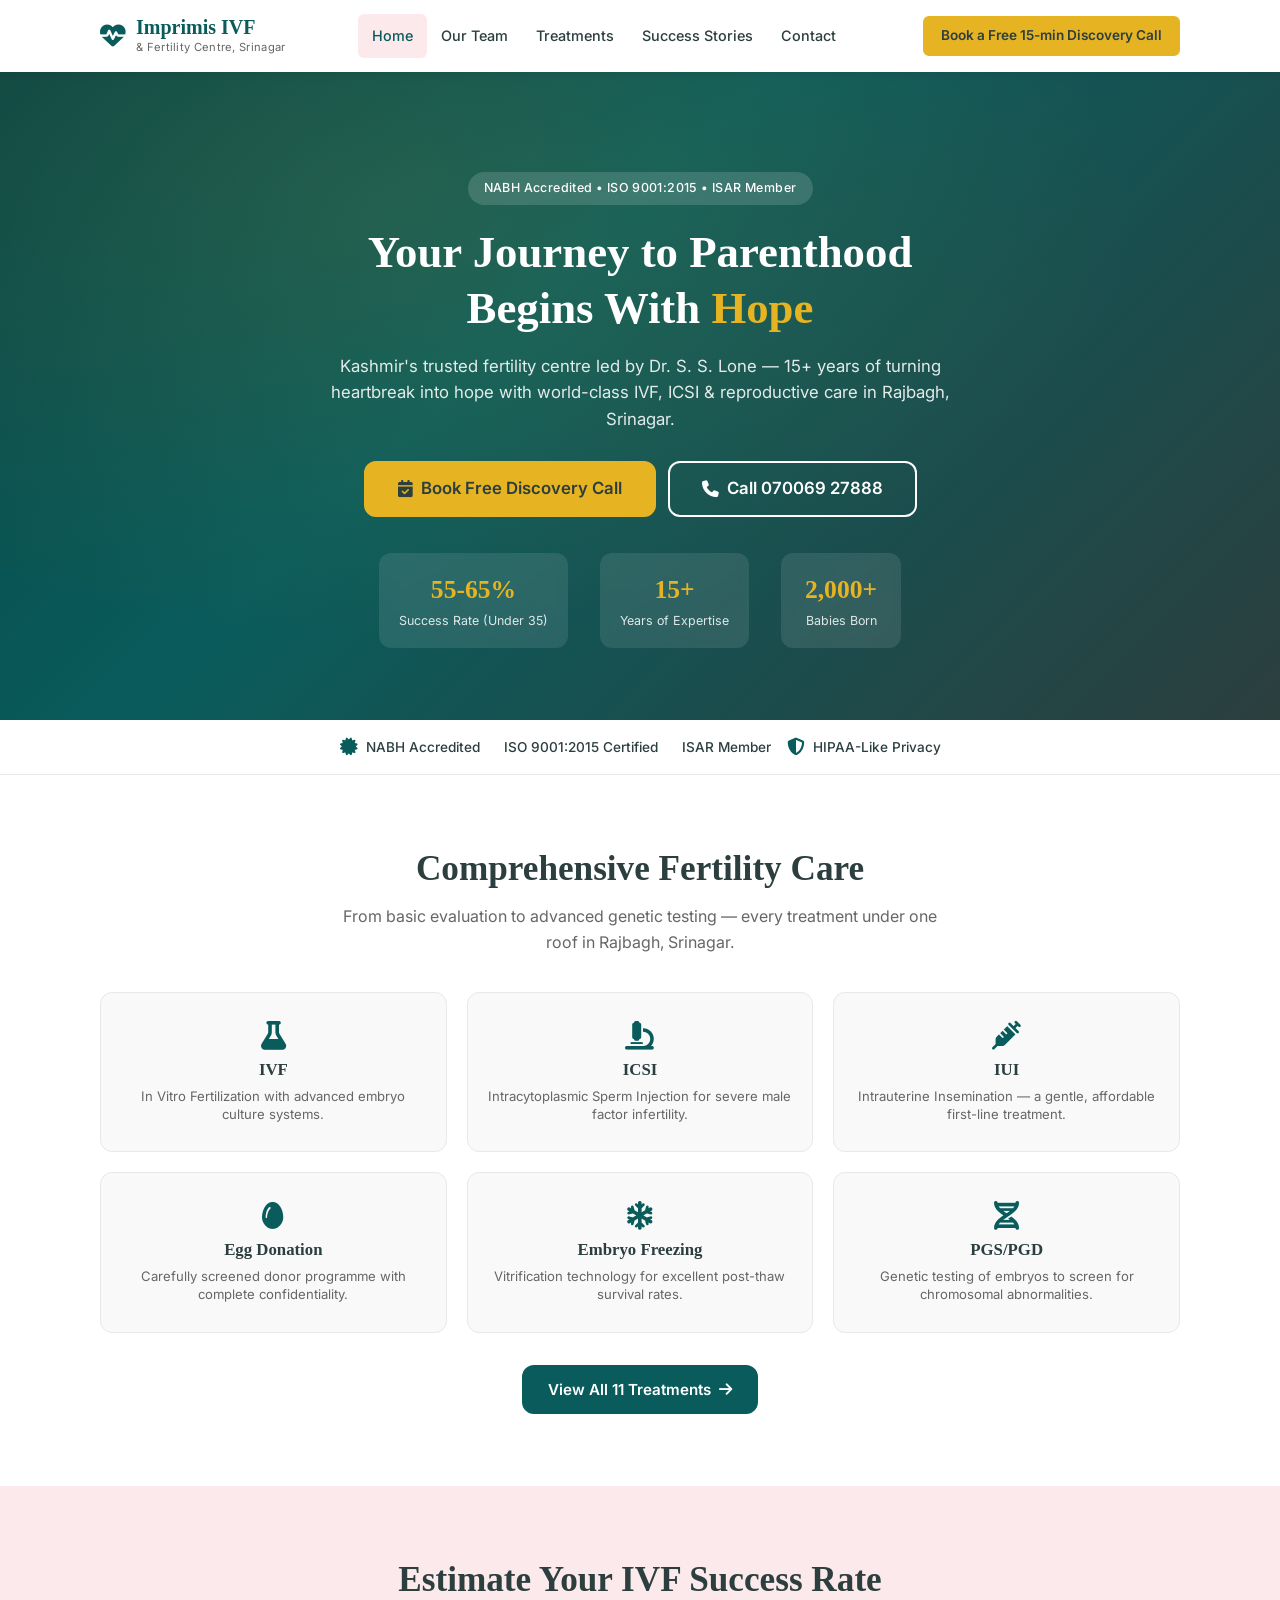
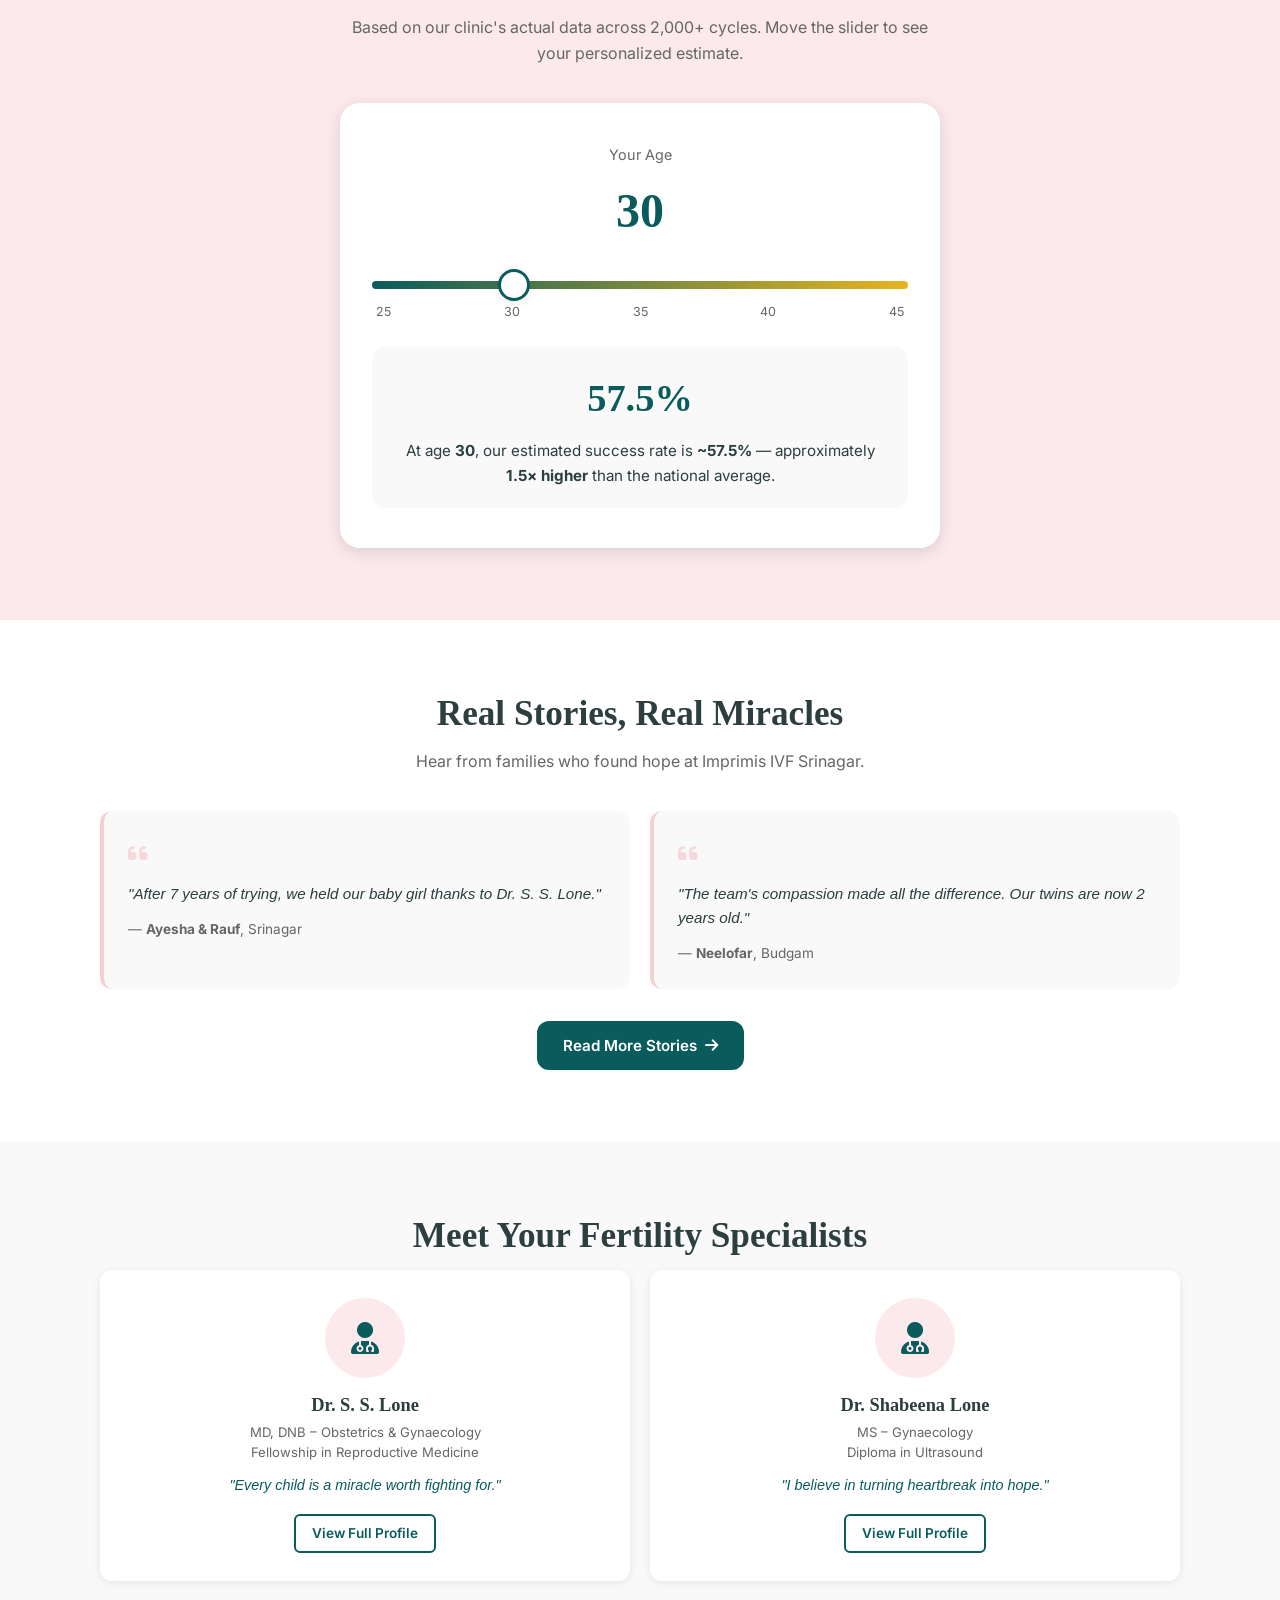
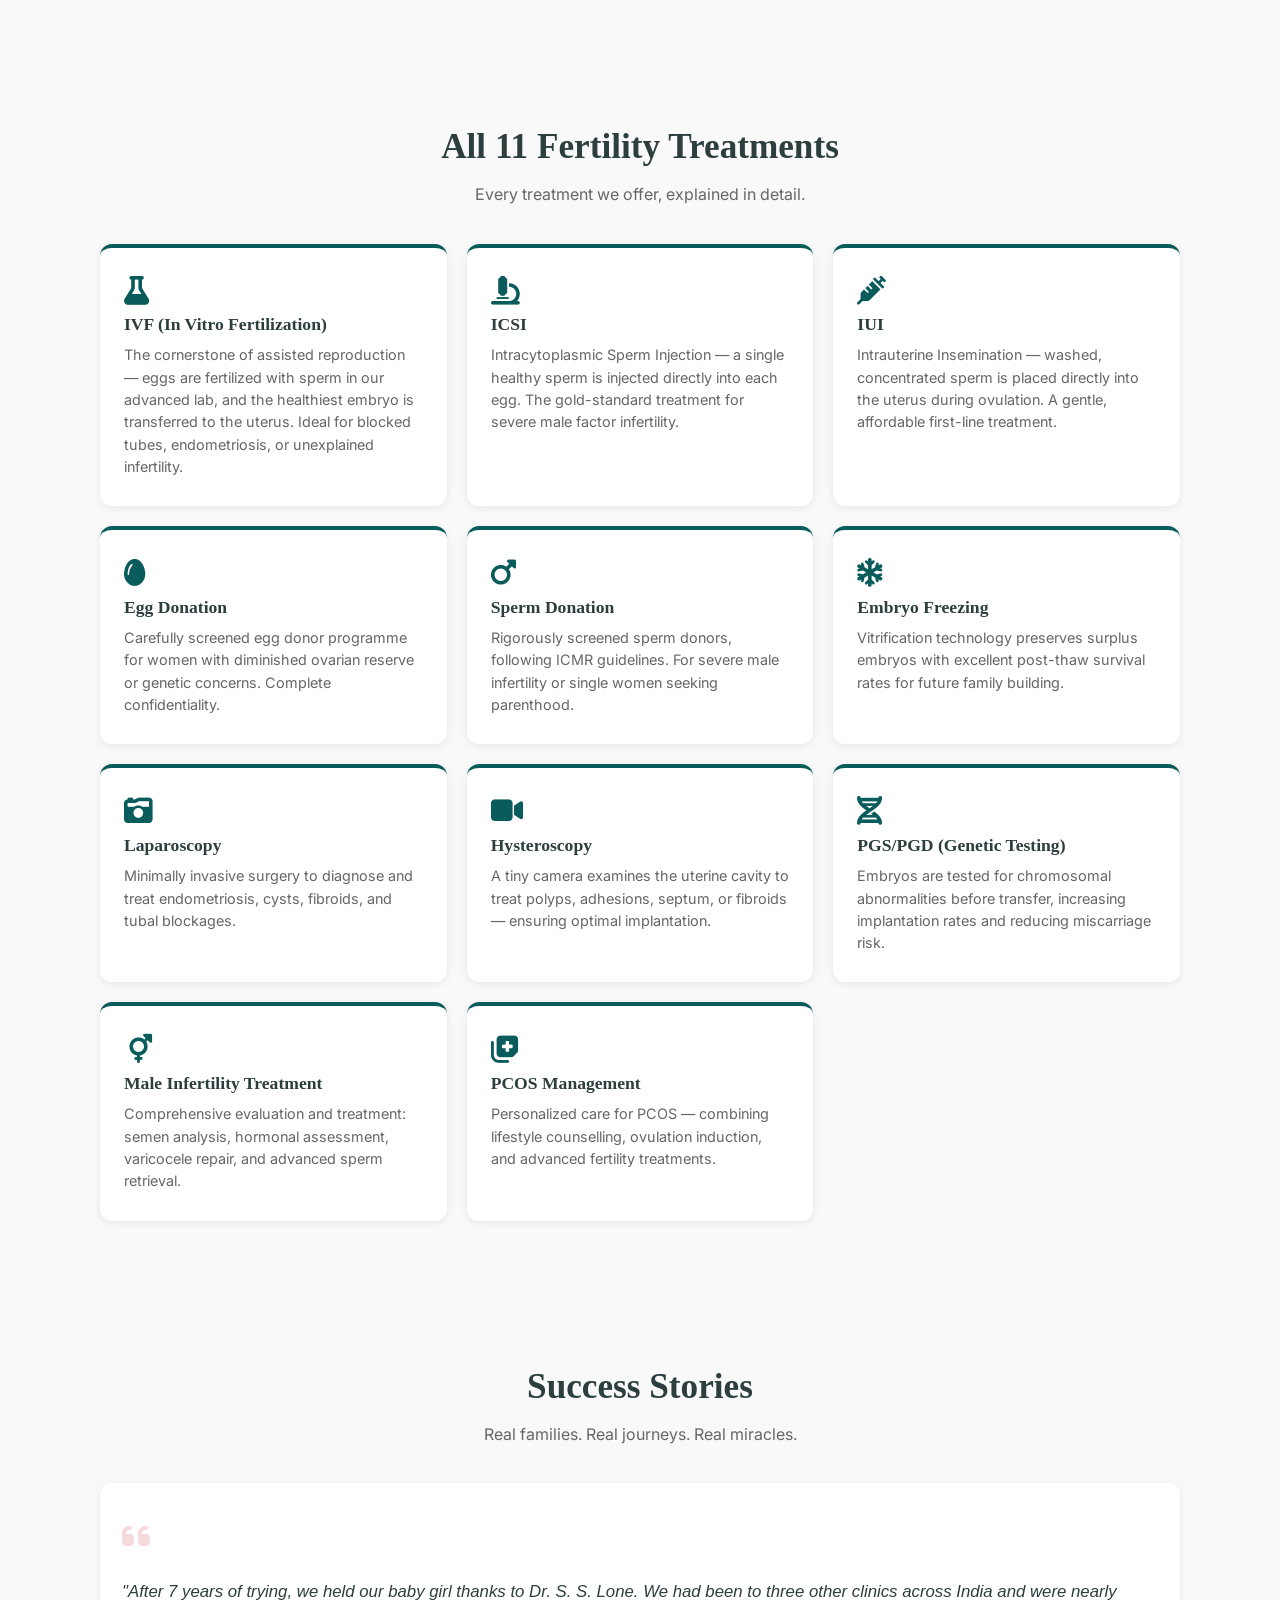
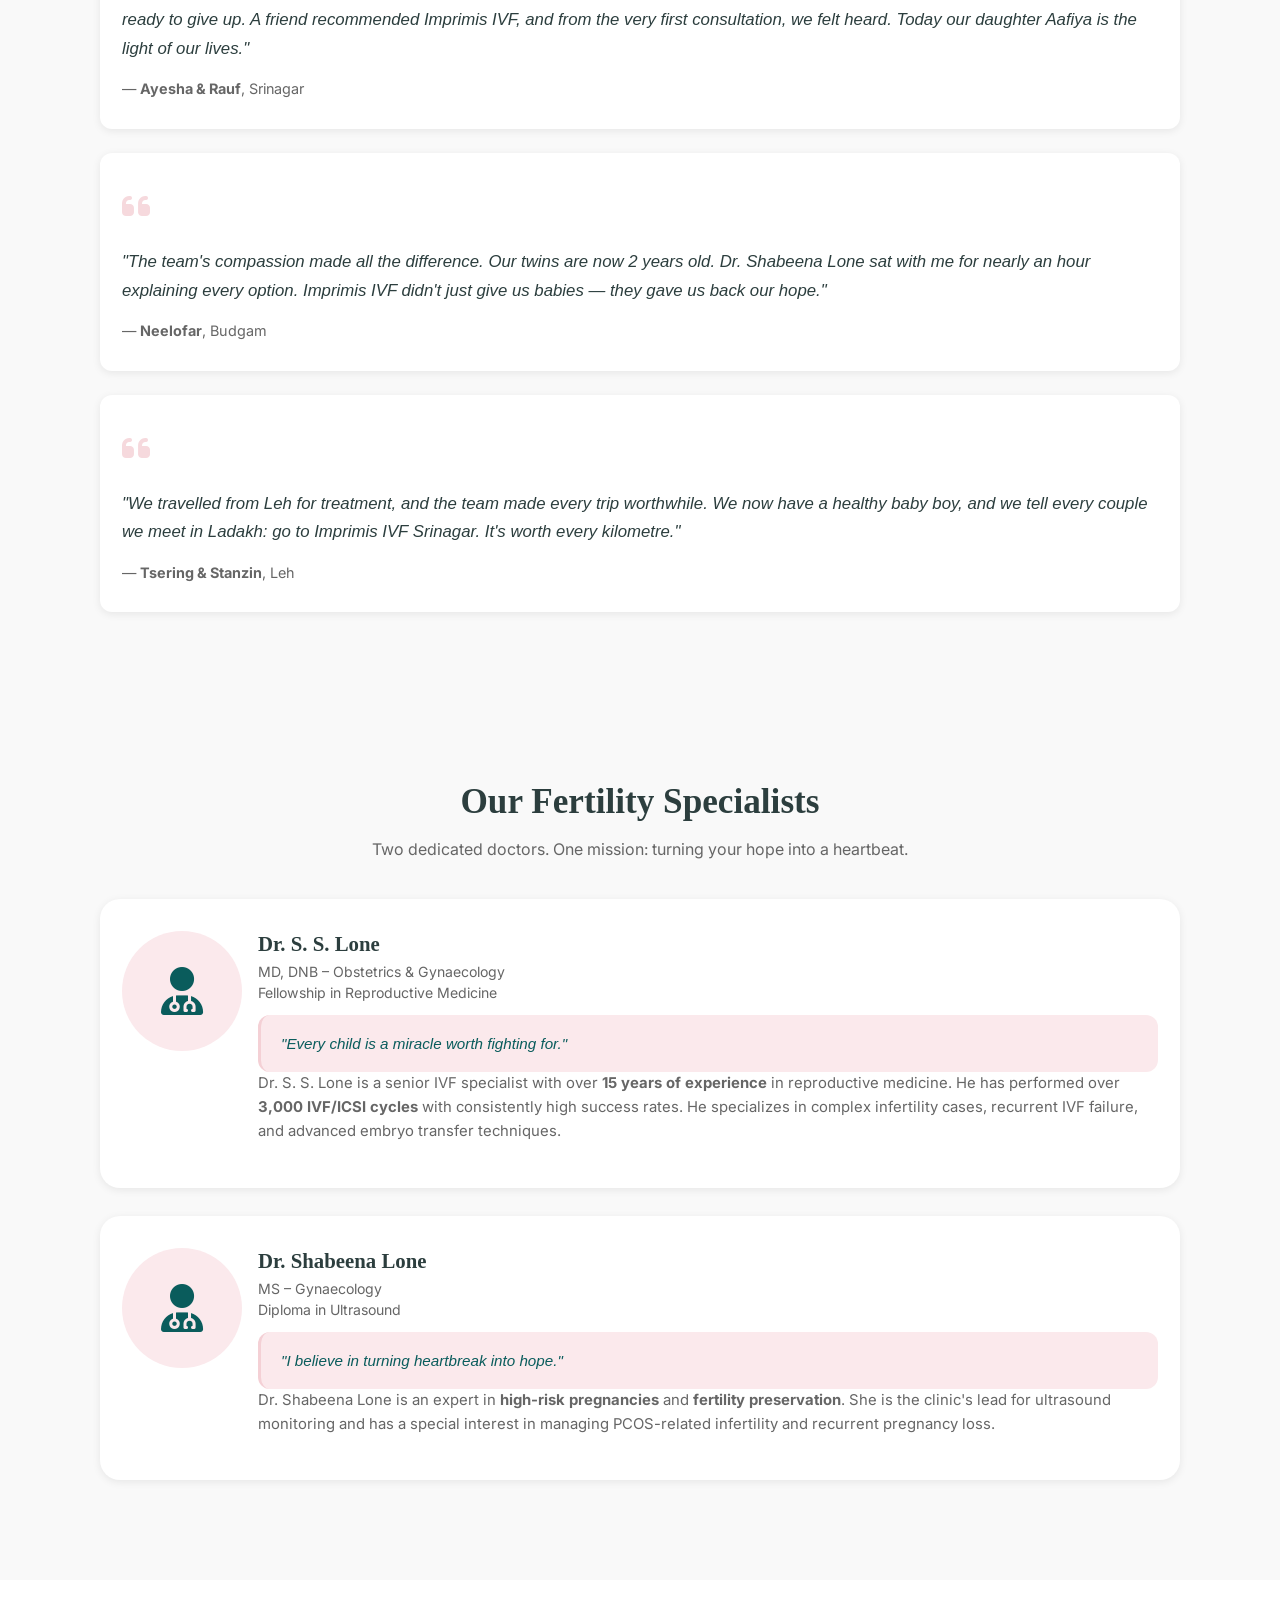
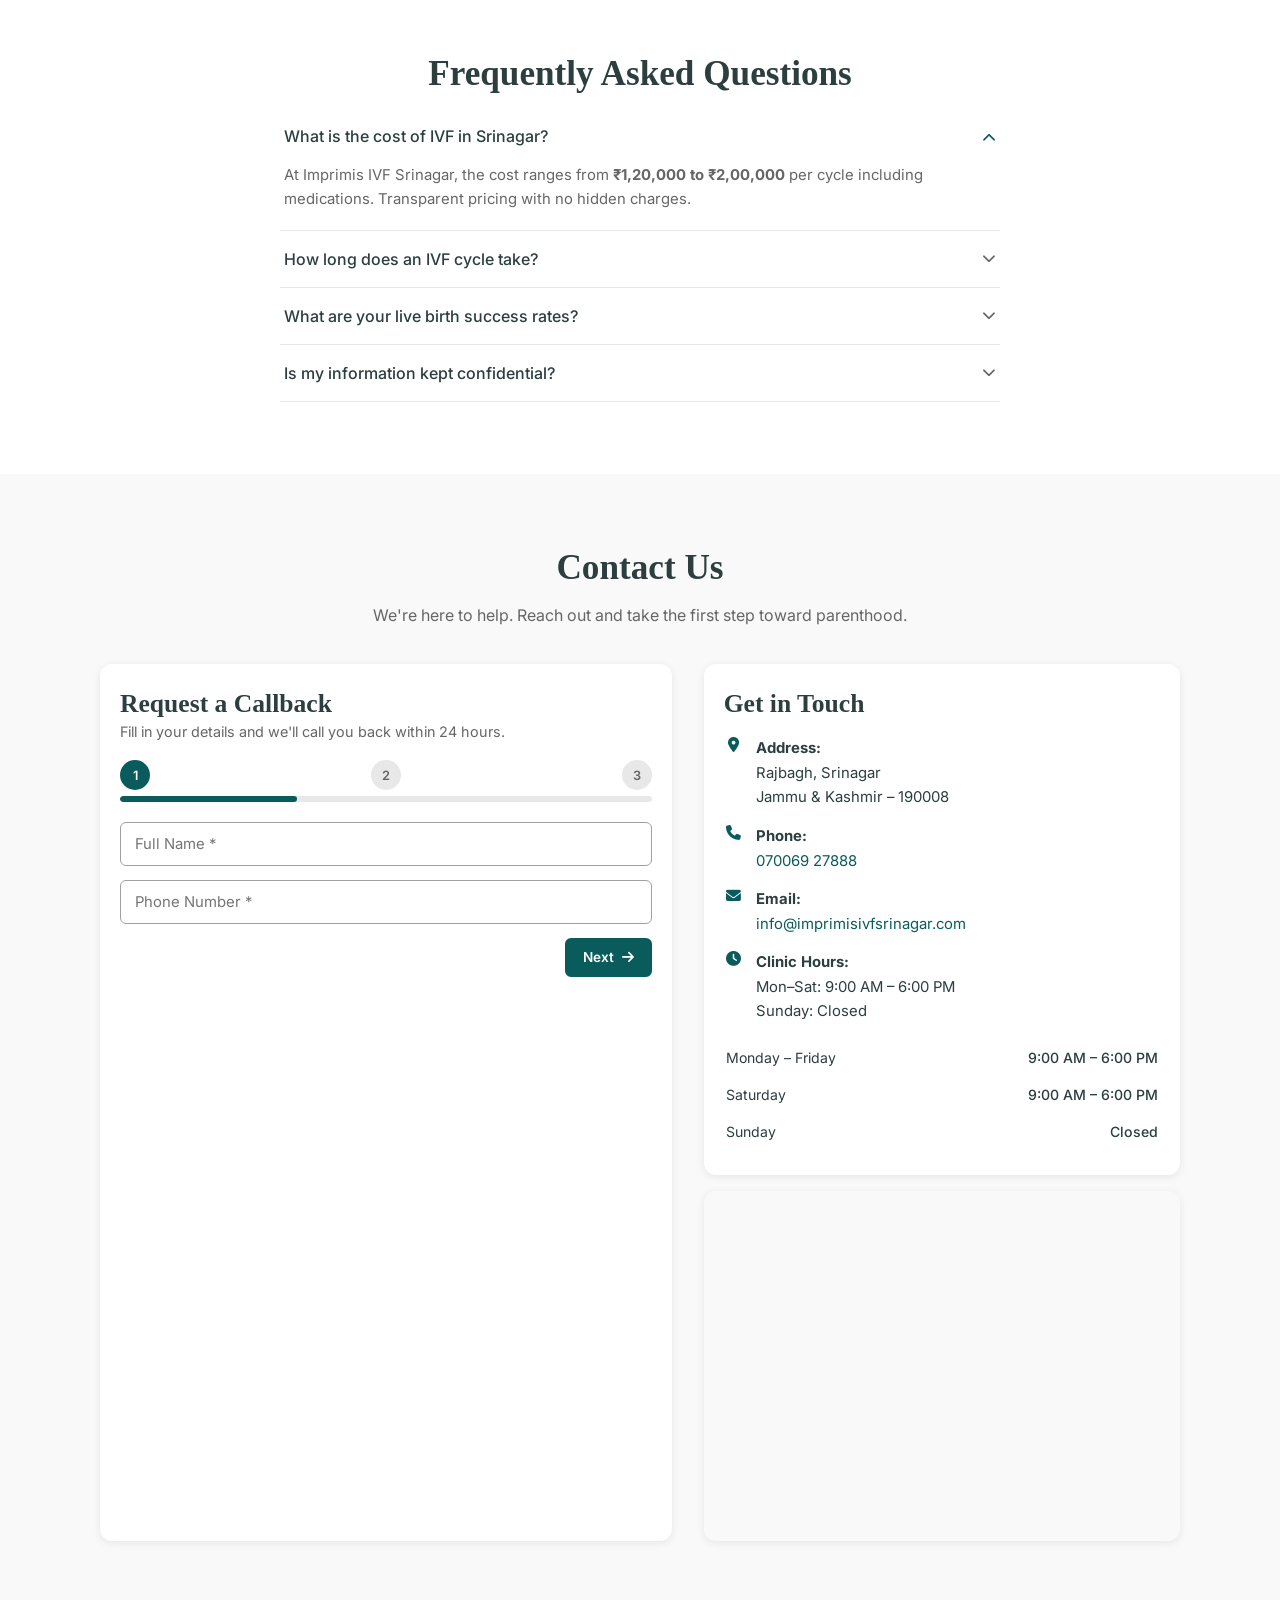
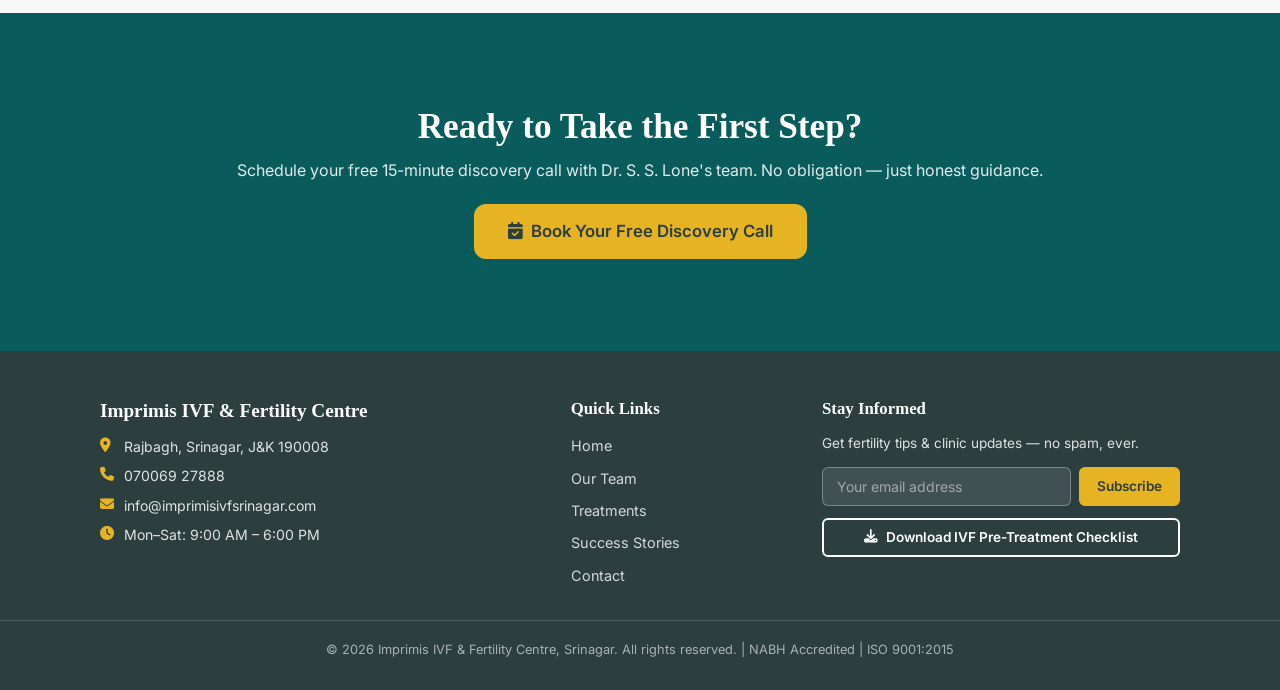
==== commit 8df6eb6a: "update index.html" ====
--- a/index.html
+++ b/index.html
@@ -1,568 +1,1002 @@
 <!DOCTYPE html>
 <html lang="en">
 <head>
-  <meta charset="UTF-8" />
-  <meta name="viewport" content="width=device-width, initial-scale=1.0" />
-  <title>Prompt Crafter Pro – AI Powered</title>
-  <style>
-    :root {
-      --primary: #6366f1;
-      --primary-hover: #4f46e5;
-      --bg: #ffffff;
-      --bg-card: #f5f3ff;
-      --text: #1e1b4b;
-      --muted: #6b7280;
-      --radius: 12px;
-    }
-    .dark { --bg: #111827; --bg-card: #1f2937; --text: #f9fafb; --muted: #9ca3af; }
-    * { box-sizing: border-box; margin: 0; padding: 0; }
-    body {
-      font-family: system-ui, sans-serif;
-      background: var(--bg);
-      color: var(--text);
-      max-width: 750px;
-      margin: 2rem auto;
-      padding: 0 1rem;
-      line-height: 1.6;
-      transition: background 0.3s;
-    }
-    .hero { text-align: center; margin-bottom: 2rem; position: relative; }
-    .hero h1 { font-size: 2rem; }
-    .lead { color: var(--muted); }
-    .dark-toggle { position: absolute; top: 0; right: 0; background: none; border: none; font-size: 1.5rem; cursor: pointer; }
-    .card { background: var(--bg-card); border-radius: var(--radius); padding: 1.8rem; margin-bottom: 2rem; box-shadow: 0 4px 14px rgba(0,0,0,0.05); }
-    h2 { margin: 1.5rem 0 0.5rem; font-size: 1.2rem; }
-    label { display: block; font-weight: 600; margin: 1rem 0 0.2rem; }
-    .sublabel { font-weight: normal; font-size: 0.9rem; color: var(--muted); }
-    input, select, textarea {
-      width: 100%; padding: 0.7rem; border: 1px solid #ddd; border-radius: 6px;
-      font-size: 1rem; font-family: inherit; background: var(--bg); color: var(--text);
-    }
-    .checkbox-group { display: flex; flex-wrap: wrap; gap: 0.6rem 1.2rem; margin-top: 0.3rem; }
-    .checkbox-group label { font-weight: normal; display: flex; align-items: center; gap: 0.3rem; margin: 0; }
-    button {
-      background: var(--primary); color: white; border: none;
-      padding: 0.75rem 1.5rem; border-radius: 6px; font-weight: 600;
-      cursor: pointer; min-height: 48px; font-size: 1rem;
-    }
-    button:hover { background: var(--primary-hover); }
-    button:disabled { opacity: 0.6; }
-    .secondary-btn { background: transparent; color: var(--primary); border: 1px solid var(--primary); }
-    .secondary-btn:hover { background: #e0e7ff; }
-    .button-group { display: flex; gap: 1rem; flex-wrap: wrap; margin-top: 1.5rem; }
-    .output {
-      background: var(--bg); border: 1px solid #ddd; border-radius: 6px;
-      padding: 1.5rem; white-space: pre-wrap; font-family: monospace;
-      max-height: 60vh; overflow-y: auto; margin-bottom: 1rem;
-    }
-    .conditional { max-height: 0; opacity: 0; overflow: hidden; transition: max-height 0.4s, opacity 0.3s; }
-    .conditional.show { max-height: 6000px; opacity: 1; }
-    .toast {
-      position: fixed; bottom: 2rem; right: 2rem; background: #10b981; color: white;
-      padding: 0.75rem 1.5rem; border-radius: 6px; opacity: 0; transform: translateY(20px);
-      transition: 0.3s; pointer-events: none; z-index: 1000;
-    }
-    .toast.show { opacity: 1; transform: translateY(0); }
-    .review-panel { margin-top: 1rem; padding: 1rem; background: var(--bg); border: 1px solid #ddd; border-radius: 6px; display: none; }
-    .review-panel.show { display: block; }
-    .review-rating { font-size: 1.5rem; font-weight: 700; color: var(--primary); }
-    .loader {
-      display: inline-block; width: 1rem; height: 1rem;
-      border: 2px solid rgba(255,255,255,0.3); border-radius: 50%;
-      border-top-color: white; animation: spin 0.6s linear infinite; margin-right: 0.5rem;
-    }
-    @keyframes spin { to { transform: rotate(360deg); } }
-    #formPage, #resultPage { transition: opacity 0.2s; }
-    .hidden-page { display: none; }
-    .back-link { color: var(--primary); text-decoration: underline; cursor: pointer; margin-bottom: 1rem; display: inline-block; }
-  </style>
+    <meta charset="UTF-8">
+    <meta name="viewport" content="width=device-width, initial-scale=1.0">
+    <meta name="description" content="Imprimis IVF & Fertility Centre, Rajbagh Srinagar - NABH-accredited IVF clinic led by Dr. S. S. Lone. Offering IVF, ICSI, IUI, egg donation & advanced fertility treatments with 55-65% success rates.">
+    <meta name="keywords" content="IVF Srinagar, fertility clinic Kashmir, IVF centre Rajbagh, Dr. S. S. Lone, ICSI treatment Srinagar, infertility specialist Jammu Kashmir, embryo freezing, IUI Srinagar">
+    <meta property="og:title" content="Imprimis IVF & Fertility Centre – Best IVF Clinic in Srinagar, Kashmir">
+    <meta property="og:description" content="NABH-accredited fertility centre in Rajbagh, Srinagar. Advanced IVF, ICSI, IUI with 55-65% success rates. Book a free discovery call today.">
+    <meta property="og:type" content="website">
+    <meta property="og:url" content="https://www.imprimisivfsrinagar.com/">
+    <meta property="og:image" content="https://www.imprimisivfsrinagar.com/images/og-home.jpg">
+    <link rel="canonical" href="https://www.imprimisivfsrinagar.com/">
+    <title>Imprimis IVF & Fertility Centre – Best IVF Clinic in Srinagar | NABH Accredited</title>
+    <link rel="preconnect" href="https://fonts.googleapis.com">
+    <link rel="preconnect" href="https://fonts.gstatic.com" crossorigin>
+    <link href="https://fonts.googleapis.com/css2?family=Playfair+Display:wght@400;600;700&family=Inter:wght@300;400;500;600;700&display=swap" rel="stylesheet">
+    <link rel="stylesheet" href="https://cdnjs.cloudflare.com/ajax/libs/font-awesome/6.5.1/css/all.min.css">
+    <style>
+        /* ============================================
+           IMPRIMIS IVF SRINAGAR – MAIN STYLESHEET
+           Mobile-first, WCAG AA, Responsive
+           ============================================ */
+        :root {
+            --teal: #0A5C5C;
+            --teal-dark: #074545;
+            --teal-light: #0E7A7A;
+            --blush: #F4D0D5;
+            --blush-light: #FBE9EC;
+            --gold: #E6B422;
+            --gold-dark: #C99A1A;
+            --offwhite: #F9F9F9;
+            --charcoal: #2C3E3E;
+            --charcoal-light: #3D5252;
+            --white: #FFFFFF;
+            --gray-100: #F5F5F5;
+            --gray-200: #E8E8E8;
+            --gray-400: #A0A0A0;
+            --gray-600: #666666;
+            --gray-800: #333333;
+            --font-heading: 'Playfair Display', Georgia, serif;
+            --font-body: 'Inter', -apple-system, BlinkMacSystemFont, 'Segoe UI', sans-serif;
+            --radius-sm: 6px;
+            --radius-md: 12px;
+            --radius-lg: 20px;
+            --shadow-sm: 0 2px 8px rgba(0, 0, 0, 0.08);
+            --shadow-md: 0 4px 16px rgba(0, 0, 0, 0.12);
+            --shadow-lg: 0 8px 32px rgba(0, 0, 0, 0.16);
+            --transition: 0.3s ease;
+            --max-width: 1120px;
+            --header-height: 72px;
+        }
+
+        *, *::before, *::after { box-sizing: border-box; margin: 0; padding: 0; }
+        html { scroll-behavior: smooth; font-size: 16px; -webkit-text-size-adjust: 100%; }
+        body {
+            font-family: var(--font-body);
+            color: var(--charcoal);
+            background: var(--offwhite);
+            line-height: 1.65;
+            min-height: 100vh;
+            overflow-x: hidden;
+        }
+        img { max-width: 100%; height: auto; display: block; }
+        a { color: var(--teal); text-decoration: none; transition: color var(--transition); }
+        a:hover { color: var(--teal-light); }
+        ul { list-style: none; }
+        .sr-only { position: absolute; width: 1px; height: 1px; padding: 0; margin: -1px; overflow: hidden; clip: rect(0,0,0,0); border: 0; }
+        .skip-link { position: absolute; top: -100px; left: 16px; background: var(--teal); color: var(--white); padding: 8px 16px; border-radius: var(--radius-sm); z-index: 10000; font-weight: 600; transition: top 0.2s; }
+        .skip-link:focus { top: 8px; }
+        h1, h2, h3, h4, h5 { font-family: var(--font-heading); font-weight: 600; line-height: 1.25; color: var(--charcoal); }
+        h1 { font-size: clamp(1.8rem, 4vw, 2.8rem); }
+        h2 { font-size: clamp(1.5rem, 3vw, 2.2rem); }
+        h3 { font-size: clamp(1.2rem, 2.5vw, 1.6rem); }
+        p { margin-bottom: 0.75rem; }
+        .text-gold { color: var(--gold); }
+        .container { width: 100%; max-width: var(--max-width); margin: 0 auto; padding: 0 20px; }
+        .btn {
+            display: inline-flex; align-items: center; justify-content: center; gap: 8px;
+            font-family: var(--font-body); font-weight: 600; font-size: 0.95rem;
+            padding: 12px 24px; border-radius: var(--radius-md); border: 2px solid transparent;
+            cursor: pointer; transition: all var(--transition); white-space: nowrap; text-align: center; line-height: 1.4;
+        }
+        .btn:focus-visible { outline: 3px solid var(--gold); outline-offset: 2px; }
+        .btn-gold { background: var(--gold); color: var(--charcoal); border-color: var(--gold); }
+        .btn-gold:hover { background: var(--gold-dark); border-color: var(--gold-dark); color: var(--charcoal); }
+        .btn-teal { background: var(--teal); color: var(--white); border-color: var(--teal); }
+        .btn-teal:hover { background: var(--teal-dark); border-color: var(--teal-dark); color: var(--white); }
+        .btn-outline-teal { background: transparent; color: var(--teal); border-color: var(--teal); }
+        .btn-outline-teal:hover { background: var(--teal); color: var(--white); }
+        .btn-outline-light { background: transparent; color: var(--white); border-color: var(--white); }
+        .btn-outline-light:hover { background: var(--white); color: var(--teal); }
+        .btn-sm { padding: 8px 16px; font-size: 0.85rem; border-radius: var(--radius-sm); }
+        .btn-lg { padding: 14px 32px; font-size: 1.05rem; border-radius: var(--radius-md); }
+        .btn-xs { padding: 6px 14px; font-size: 0.8rem; border-radius: var(--radius-sm); }
+
+        /* HEADER */
+        .site-header { position: sticky; top: 0; z-index: 1000; background: var(--white); box-shadow: var(--shadow-sm); height: var(--header-height); display: flex; align-items: center; }
+        .header-inner { display: flex; align-items: center; justify-content: space-between; gap: 16px; }
+        .logo { display: flex; align-items: center; gap: 10px; text-decoration: none; flex-shrink: 0; }
+        .logo-icon { font-size: 1.6rem; color: var(--teal); }
+        .logo-text { display: flex; flex-direction: column; }
+        .logo-name { font-family: var(--font-heading); font-weight: 700; font-size: 1.25rem; color: var(--teal); line-height: 1.1; }
+        .logo-tagline { font-size: 0.7rem; color: var(--gray-600); font-weight: 400; letter-spacing: 0.3px; }
+        .main-nav { display: flex; align-items: center; }
+        .nav-toggle {
+            display: flex; flex-direction: column; gap: 5px;
+            background: none; border: none; cursor: pointer; padding: 8px; z-index: 1001;
+        }
+        .hamburger-line { width: 26px; height: 2.5px; background: var(--charcoal); border-radius: 2px; transition: all var(--transition); }
+        .nav-toggle[aria-expanded="true"] .hamburger-line:nth-child(1) { transform: translateY(7.5px) rotate(45deg); }
+        .nav-toggle[aria-expanded="true"] .hamburger-line:nth-child(2) { opacity: 0; }
+        .nav-toggle[aria-expanded="true"] .hamburger-line:nth-child(3) { transform: translateY(-7.5px) rotate(-45deg); }
+        .nav-menu {
+            display: none; position: fixed; top: var(--header-height); left: 0; right: 0; bottom: 0;
+            background: var(--white); flex-direction: column; padding: 24px 20px; gap: 4px;
+            overflow-y: auto; z-index: 999; box-shadow: var(--shadow-lg);
+        }
+        .nav-menu.active { display: flex; }
+        .nav-link { display: block; padding: 14px 16px; font-weight: 500; color: var(--charcoal); border-radius: var(--radius-sm); transition: all var(--transition); font-size: 1.05rem; }
+        .nav-link:hover, .nav-link.active { background: var(--blush-light); color: var(--teal); }
+        .nav-cta-mobile { margin-top: 12px; padding-top: 12px; border-top: 1px solid var(--gray-200); }
+        .header-cta-desktop { display: none; }
+
+        /* HERO */
+        .hero { position: relative; background: linear-gradient(135deg, var(--teal-dark) 0%, var(--teal) 40%, var(--charcoal) 100%); color: var(--white); padding: 60px 0 50px; text-align: center; overflow: hidden; }
+        .hero-overlay { position: absolute; inset: 0; background: radial-gradient(ellipse at 30% 20%, rgba(230, 180, 34, 0.12) 0%, transparent 60%); pointer-events: none; }
+        .hero-content { position: relative; z-index: 2; }
+        .hero-badge { display: inline-block; background: rgba(255, 255, 255, 0.15); padding: 6px 16px; border-radius: 50px; font-size: 0.78rem; font-weight: 500; letter-spacing: 0.4px; margin-bottom: 20px; backdrop-filter: blur(4px); }
+        .hero-title { color: var(--white); margin-bottom: 16px; font-weight: 700; }
+        .hero-subtitle { font-size: 1.05rem; color: rgba(255, 255, 255, 0.88); max-width: 640px; margin: 0 auto 28px; line-height: 1.6; }
+        .hero-cta-group { display: flex; flex-wrap: wrap; gap: 12px; justify-content: center; margin-bottom: 36px; }
+        .hero-stats { display: flex; flex-wrap: wrap; gap: 24px; justify-content: center; }
+        .hero-stat { display: flex; flex-direction: column; align-items: center; background: rgba(255, 255, 255, 0.1); padding: 16px 20px; border-radius: var(--radius-md); min-width: 120px; backdrop-filter: blur(4px); }
+        .stat-number { font-family: var(--font-heading); font-size: 1.6rem; font-weight: 700; color: var(--gold); }
+        .stat-label { font-size: 0.78rem; color: rgba(255, 255, 255, 0.85); }
+
+        /* TRUST BAR */
+        .trust-bar { background: var(--white); border-bottom: 1px solid var(--gray-200); padding: 16px 0; }
+        .trust-bar-inner { display: flex; flex-wrap: wrap; gap: 16px; justify-content: center; }
+        .trust-item { display: flex; align-items: center; gap: 8px; font-size: 0.85rem; font-weight: 500; color: var(--charcoal); }
+        .trust-item i { color: var(--teal); font-size: 1.1rem; }
+
+        /* SECTIONS */
+        .section { padding: 56px 0; }
+        .section-title { text-align: center; margin-bottom: 12px; }
+        .section-subtitle { text-align: center; color: var(--gray-600); max-width: 600px; margin: 0 auto 36px; font-size: 1rem; }
+        .section-cta-center { text-align: center; margin-top: 32px; }
+
+        /* SERVICES */
+        .services-overview { background: var(--white); }
+        .services-grid { display: grid; grid-template-columns: 1fr 1fr; gap: 14px; }
+        .service-card { display: block; background: var(--offwhite); border: 1px solid var(--gray-200); border-radius: var(--radius-md); padding: 20px 16px; text-align: center; transition: all var(--transition); text-decoration: none; color: var(--charcoal); }
+        .service-card:hover { border-color: var(--teal); box-shadow: var(--shadow-md); transform: translateY(-2px); color: var(--charcoal); }
+        .service-card i { font-size: 1.8rem; color: var(--teal); margin-bottom: 10px; display: block; }
+        .service-card h3 { font-size: 1.05rem; margin-bottom: 6px; font-weight: 600; }
+        .service-card p { font-size: 0.82rem; color: var(--gray-600); margin: 0; line-height: 1.4; }
+
+        /* CALCULATOR */
+        .calculator-section { background: var(--blush-light); }
+        .calculator-card { background: var(--white); border-radius: var(--radius-lg); padding: 32px 20px; box-shadow: var(--shadow-md); max-width: 600px; margin: 0 auto; text-align: center; }
+        .calculator-age-display { margin-bottom: 20px; }
+        .age-label { display: block; font-size: 0.9rem; color: var(--gray-600); margin-bottom: 4px; }
+        .age-value { font-family: var(--font-heading); font-size: 3rem; font-weight: 700; color: var(--teal); }
+        .slider-container { margin-bottom: 24px; }
+        input[type="range"] { -webkit-appearance: none; appearance: none; width: 100%; height: 8px; border-radius: 4px; background: linear-gradient(to right, var(--teal), var(--gold)); outline: none; cursor: pointer; }
+        input[type="range"]::-webkit-slider-thumb { -webkit-appearance: none; appearance: none; width: 32px; height: 32px; border-radius: 50%; background: var(--white); border: 3px solid var(--teal); cursor: pointer; box-shadow: var(--shadow-sm); transition: all var(--transition); }
+        input[type="range"]::-webkit-slider-thumb:hover { border-color: var(--gold); box-shadow: var(--shadow-md); }
+        input[type="range"]:focus-visible { outline: 3px solid var(--gold); outline-offset: 4px; }
+        .slider-labels { display: flex; justify-content: space-between; font-size: 0.78rem; color: var(--gray-600); margin-top: 6px; padding: 0 4px; }
+        .calculator-result { background: var(--offwhite); border-radius: var(--radius-md); padding: 20px; }
+        .result-percentage { font-family: var(--font-heading); font-size: 2.4rem; font-weight: 700; color: var(--teal); margin-bottom: 8px; }
+        .result-description { font-size: 0.95rem; color: var(--charcoal); margin: 0; }
+
+        /* STORIES PREVIEW */
+        .stories-preview { background: var(--white); }
+        .stories-grid { display: grid; grid-template-columns: 1fr; gap: 20px; }
+        .story-card { background: var(--offwhite); border-radius: var(--radius-md); padding: 24px; border-left: 4px solid var(--blush); position: relative; margin: 0; }
+        .story-quote-icon { font-size: 1.4rem; color: var(--blush); margin-bottom: 10px; opacity: 0.8; }
+        .story-text { font-style: italic; font-size: 0.95rem; color: var(--charcoal); margin-bottom: 12px; line-height: 1.6; }
+        .story-author { font-size: 0.85rem; color: var(--gray-600); }
+
+        /* DOCTOR HIGHLIGHT */
+        .doctor-highlight { background: var(--offwhite); }
+        .doctor-cards { display: grid; grid-template-columns: 1fr; gap: 20px; }
+        .doctor-card { background: var(--white); border-radius: var(--radius-md); padding: 28px 20px; text-align: center; box-shadow: var(--shadow-sm); transition: all var(--transition); }
+        .doctor-card:hover { box-shadow: var(--shadow-md); }
+        .doctor-avatar { width: 80px; height: 80px; border-radius: 50%; background: var(--blush-light); display: flex; align-items: center; justify-content: center; margin: 0 auto 16px; font-size: 2rem; color: var(--teal); }
+        .doctor-card h3 { font-size: 1.15rem; margin-bottom: 6px; }
+        .doctor-credentials { font-size: 0.82rem; color: var(--gray-600); margin-bottom: 12px; line-height: 1.5; }
+        .doctor-quote { font-style: italic; color: var(--teal); font-weight: 500; font-size: 0.9rem; margin-bottom: 16px; }
+
+        /* FAQ */
+        .faq-section { background: var(--white); }
+        .accordion { max-width: 720px; margin: 0 auto; }
+        .accordion-item { border-bottom: 1px solid var(--gray-200); }
+        .accordion-trigger { width: 100%; display: flex; justify-content: space-between; align-items: center; padding: 18px 4px; background: none; border: none; cursor: pointer; font-family: var(--font-body); font-size: 1rem; font-weight: 500; color: var(--charcoal); text-align: left; gap: 12px; transition: color var(--transition); }
+        .accordion-trigger:hover { color: var(--teal); }
+        .accordion-trigger:focus-visible { outline: 2px solid var(--teal); outline-offset: 2px; border-radius: var(--radius-sm); }
+        .accordion-icon { font-size: 0.85rem; color: var(--gray-600); transition: transform var(--transition); flex-shrink: 0; }
+        .accordion-trigger[aria-expanded="true"] .accordion-icon { transform: rotate(180deg); color: var(--teal); }
+        .accordion-panel { max-height: 0; overflow: hidden; transition: max-height 0.4s ease, padding 0.4s ease; }
+        .accordion-panel p { padding: 0 4px 18px; font-size: 0.93rem; color: var(--gray-600); margin: 0; line-height: 1.6; }
+        .accordion-panel.open { max-height: 300px; }
+
+        /* CTA BANNER */
+        .cta-banner { background: var(--teal); color: var(--white); }
+        .cta-banner-inner { text-align: center; padding: 20px 0; }
+        .cta-banner-inner h2 { color: var(--white); margin-bottom: 8px; }
+        .cta-banner-inner p { color: rgba(255, 255, 255, 0.88); margin-bottom: 20px; font-size: 1rem; }
+
+        /* FOOTER */
+        .site-footer { background: var(--charcoal); color: rgba(255, 255, 255, 0.85); padding: 48px 0 0; }
+        .footer-grid { display: grid; grid-template-columns: 1fr; gap: 32px; padding-bottom: 32px; }
+        .footer-brand h3 { color: var(--white); font-size: 1.2rem; margin-bottom: 12px; }
+        .footer-brand p { font-size: 0.88rem; margin-bottom: 6px; display: flex; align-items: flex-start; gap: 8px; }
+        .footer-brand i { color: var(--gold); width: 16px; margin-top: 3px; flex-shrink: 0; }
+        .footer-brand a { color: rgba(255, 255, 255, 0.85); }
+        .footer-brand a:hover { color: var(--gold); }
+        .footer-links h4, .footer-newsletter h4 { color: var(--white); font-family: var(--font-heading); margin-bottom: 12px; font-size: 1.05rem; }
+        .footer-links ul { display: flex; flex-direction: column; gap: 6px; }
+        .footer-links a { color: rgba(255, 255, 255, 0.8); font-size: 0.9rem; }
+        .footer-links a:hover { color: var(--gold); }
+        .footer-newsletter p { font-size: 0.85rem; margin-bottom: 12px; }
+        .newsletter-form { display: flex; gap: 8px; margin-bottom: 12px; }
+        .newsletter-form input { flex: 1; padding: 10px 14px; border-radius: var(--radius-sm); border: 1px solid rgba(255, 255, 255, 0.3); background: rgba(255, 255, 255, 0.1); color: var(--white); font-family: var(--font-body); font-size: 0.88rem; }
+        .newsletter-form input::placeholder { color: rgba(255, 255, 255, 0.5); }
+        .newsletter-form input:focus-visible { outline: 2px solid var(--gold); outline-offset: 2px; }
+        .footer-bottom { border-top: 1px solid rgba(255, 255, 255, 0.15); padding: 18px 0; text-align: center; font-size: 0.8rem; color: rgba(255, 255, 255, 0.6); }
+        .download-checklist-btn { width: 100%; justify-content: center; }
+
+        /* STICKY BOTTOM BAR */
+        .sticky-bottom-bar { display: flex; position: fixed; bottom: 0; left: 0; right: 0; z-index: 998; background: var(--white); box-shadow: 0 -2px 12px rgba(0, 0, 0, 0.1); }
+        .sticky-btn { flex: 1; display: flex; align-items: center; justify-content: center; gap: 8px; padding: 14px; font-weight: 600; font-size: 0.9rem; border: none; cursor: pointer; font-family: var(--font-body); transition: all var(--transition); text-decoration: none; }
+        .sticky-call { background: var(--teal); color: var(--white); }
+        .sticky-call:hover { background: var(--teal-dark); color: var(--white); }
+        .sticky-chat { background: var(--gold); color: var(--charcoal); }
+        .sticky-chat:hover { background: var(--gold-dark); color: var(--charcoal); }
+
+        /* MODALS */
+        .chat-modal, .callback-modal { position: fixed; inset: 0; z-index: 2000; display: none; align-items: center; justify-content: center; }
+        .chat-modal.visible, .callback-modal.visible { display: flex; }
+        .chat-modal-backdrop, .callback-modal-backdrop { position: absolute; inset: 0; background: rgba(0, 0, 0, 0.55); }
+        .chat-modal-content, .callback-modal-content { position: relative; background: var(--white); border-radius: var(--radius-lg); padding: 28px 22px; width: 90%; max-width: 440px; max-height: 85vh; overflow-y: auto; box-shadow: var(--shadow-lg); z-index: 1; }
+        .chat-close, .callback-close { position: absolute; top: 12px; right: 14px; background: none; border: none; font-size: 1.6rem; cursor: pointer; color: var(--gray-600); line-height: 1; padding: 4px 8px; border-radius: var(--radius-sm); }
+        .chat-close:hover, .callback-close:hover { color: var(--charcoal); background: var(--gray-100); }
+        .chat-body h3, .callback-modal-content h3 { margin-bottom: 10px; font-size: 1.2rem; }
+        .chat-body p, .callback-modal-content > p { font-size: 0.93rem; color: var(--gray-600); margin-bottom: 16px; }
+        .chat-buttons { display: flex; gap: 10px; }
+        .chat-form { display: flex; flex-direction: column; gap: 10px; }
+        .chat-form input { padding: 10px 14px; border-radius: var(--radius-sm); border: 1px solid var(--gray-400); font-family: var(--font-body); font-size: 0.9rem; }
+        .chat-form input:focus-visible { outline: 2px solid var(--teal); outline-offset: 2px; }
+        .hidden { display: none !important; }
+        .callback-form { display: flex; flex-direction: column; gap: 12px; }
+        .callback-form input, .callback-form select, .callback-form textarea { padding: 10px 14px; border-radius: var(--radius-sm); border: 1px solid var(--gray-400); font-family: var(--font-body); font-size: 0.9rem; width: 100%; }
+        .callback-form input:focus-visible, .callback-form select:focus-visible, .callback-form textarea:focus-visible { outline: 2px solid var(--teal); outline-offset: 2px; }
+        .callback-form textarea { resize: vertical; }
+
+        /* PROACTIVE POPUP */
+        .proactive-popup { position: fixed; bottom: 80px; right: 16px; z-index: 1500; background: var(--white); border-radius: var(--radius-md); padding: 18px 16px; box-shadow: var(--shadow-lg); max-width: 280px; border: 2px solid var(--blush); animation: popup-slide-in 0.5s ease; }
+        @keyframes popup-slide-in { from { opacity: 0; transform: translateY(20px); } to { opacity: 1; transform: translateY(0); } }
+        .proactive-close { position: absolute; top: 6px; right: 10px; background: none; border: none; font-size: 1.2rem; cursor: pointer; color: var(--gray-400); }
+        .proactive-popup p { font-size: 0.9rem; margin-bottom: 12px; padding-right: 18px; }
+        .proactive-buttons { display: flex; gap: 8px; }
+
+        /* TREATMENTS PAGE */
+        .treatments-full-grid { display: grid; grid-template-columns: 1fr; gap: 16px; }
+        .treatment-detail-card { background: var(--white); border-radius: var(--radius-md); padding: 24px 20px; box-shadow: var(--shadow-sm); border-top: 4px solid var(--teal); transition: all var(--transition); }
+        .treatment-detail-card:hover { box-shadow: var(--shadow-md); transform: translateY(-2px); }
+        .treatment-detail-card i { font-size: 1.8rem; color: var(--teal); margin-bottom: 10px; display: block; }
+        .treatment-detail-card h3 { font-size: 1.1rem; margin-bottom: 8px; }
+        .treatment-detail-card p { font-size: 0.9rem; color: var(--gray-600); margin: 0; line-height: 1.55; }
+
+        /* TEAM PAGE */
+        .team-profile { background: var(--white); border-radius: var(--radius-lg); padding: 32px 22px; box-shadow: var(--shadow-sm); margin-bottom: 28px; display: flex; flex-direction: column; align-items: center; text-align: center; gap: 16px; }
+        .team-avatar-large { width: 100px; height: 100px; border-radius: 50%; background: var(--blush-light); display: flex; align-items: center; justify-content: center; font-size: 2.6rem; color: var(--teal); flex-shrink: 0; }
+        .team-info h3 { font-size: 1.3rem; margin-bottom: 4px; }
+        .team-info .credentials { font-size: 0.88rem; color: var(--gray-600); margin-bottom: 12px; line-height: 1.5; }
+        .team-why { background: var(--blush-light); padding: 16px 20px; border-radius: var(--radius-md); font-style: italic; color: var(--teal); font-weight: 500; font-size: 0.95rem; border-left: 3px solid var(--blush); }
+        .team-bio { font-size: 0.93rem; color: var(--gray-600); line-height: 1.6; text-align: left; }
+
+        /* SUCCESS STORIES FULL */
+        .story-full { background: var(--white); border-radius: var(--radius-md); padding: 28px 22px; box-shadow: var(--shadow-sm); margin-bottom: 24px; }
+        .story-full .story-quote-icon { font-size: 2rem; color: var(--blush); margin-bottom: 14px; }
+        .story-full .story-text { font-size: 1.05rem; line-height: 1.7; }
+        .story-full .story-author { margin-top: 14px; font-size: 0.9rem; }
+
+        /* CONTACT PAGE */
+        .contact-layout { display: grid; grid-template-columns: 1fr; gap: 32px; }
+        .contact-info-card { background: var(--white); border-radius: var(--radius-md); padding: 24px 20px; box-shadow: var(--shadow-sm); }
+        .contact-info-card h3 { margin-bottom: 16px; }
+        .contact-info-item { display: flex; gap: 12px; margin-bottom: 14px; font-size: 0.93rem; }
+        .contact-info-item i { color: var(--teal); width: 20px; text-align: center; flex-shrink: 0; margin-top: 2px; }
+        .hours-table { width: 100%; font-size: 0.88rem; }
+        .hours-table td { padding: 6px 0; }
+        .hours-table td:last-child { text-align: right; font-weight: 500; }
+        .map-container { border-radius: var(--radius-md); overflow: hidden; box-shadow: var(--shadow-sm); margin-top: 16px; }
+        .map-container iframe { width: 100%; height: 280px; border: none; display: block; }
+
+        /* MULTI-STEP FORM */
+        .multi-step-form { background: var(--white); border-radius: var(--radius-md); padding: 24px 20px; box-shadow: var(--shadow-sm); }
+        .progress-bar-container { margin-bottom: 20px; }
+        .progress-steps { display: flex; justify-content: space-between; margin-bottom: 6px; }
+        .progress-step { width: 30px; height: 30px; border-radius: 50%; background: var(--gray-200); display: flex; align-items: center; justify-content: center; font-size: 0.8rem; font-weight: 600; color: var(--gray-600); transition: all var(--transition); }
+        .progress-step.active { background: var(--teal); color: var(--white); }
+        .progress-step.done { background: var(--gold); color: var(--charcoal); }
+        .progress-bar-track { height: 6px; background: var(--gray-200); border-radius: 3px; overflow: hidden; }
+        .progress-bar-fill { height: 100%; background: var(--teal); border-radius: 3px; transition: width var(--transition); width: 33%; }
+        .form-step { display: none; flex-direction: column; gap: 14px; }
+        .form-step.active { display: flex; }
+        .form-step input, .form-step select, .form-step textarea { padding: 12px 14px; border-radius: var(--radius-sm); border: 1px solid var(--gray-400); font-family: var(--font-body); font-size: 0.93rem; width: 100%; }
+        .form-step input:focus-visible, .form-step select:focus-visible, .form-step textarea:focus-visible { outline: 2px solid var(--teal); outline-offset: 2px; }
+        .form-step textarea { resize: vertical; min-height: 80px; }
+        .form-step-buttons { display: flex; gap: 10px; justify-content: flex-end; }
+
+        /* RESPONSIVE */
+        @media (min-width: 480px) {
+            .services-grid { grid-template-columns: 1fr 1fr; }
+            .stories-grid { grid-template-columns: 1fr 1fr; }
+            .doctor-cards { grid-template-columns: 1fr 1fr; }
+            .treatments-full-grid { grid-template-columns: 1fr 1fr; }
+            .footer-grid { grid-template-columns: 1fr 1fr; }
+        }
+        @media (min-width: 768px) {
+            .header-cta-desktop { display: inline-flex; }
+            .nav-toggle { display: none; }
+            .nav-menu { display: flex; position: static; flex-direction: row; padding: 0; background: transparent; box-shadow: none; gap: 0; overflow: visible; }
+            .nav-link { padding: 10px 14px; font-size: 0.9rem; }
+            .nav-cta-mobile { display: none; }
+            .hero { padding: 80px 0 64px; }
+            .hero-stats { gap: 32px; }
+            .services-grid { grid-template-columns: repeat(3, 1fr); }
+            .stories-grid { grid-template-columns: 1fr 1fr; }
+            .doctor-cards { grid-template-columns: 1fr 1fr; }
+            .treatments-full-grid { grid-template-columns: repeat(3, 1fr); }
+            .footer-grid { grid-template-columns: 2fr 1fr 1.5fr; }
+            .sticky-bottom-bar { display: none; }
+            .proactive-popup { bottom: 24px; right: 24px; }
+            .contact-layout { grid-template-columns: 1.2fr 1fr; }
+            .team-profile { flex-direction: row; text-align: left; align-items: flex-start; }
+            .team-avatar-large { width: 120px; height: 120px; font-size: 3rem; }
+            .map-container iframe { height: 350px; }
+        }
+        @media (min-width: 1024px) {
+            .hero { padding: 100px 0 72px; }
+            .hero-title { font-size: 2.8rem; }
+            .section { padding: 72px 0; }
+            .services-grid { gap: 20px; }
+            .service-card { padding: 28px 20px; }
+            .calculator-card { padding: 40px 32px; }
+            .treatments-full-grid { gap: 20px; }
+            .treatment-detail-card { padding: 28px 24px; }
+        }
+        @media (prefers-reduced-motion: reduce) {
+            *, *::before, *::after { animation-duration: 0.01ms !important; animation-iteration-count: 1 !important; transition-duration: 0.01ms !important; }
+            html { scroll-behavior: auto; }
+        }
+        @media (prefers-contrast: high) {
+            :root { --teal: #074545; --gold: #B8920E; }
+        }
+    </style>
 </head>
-<body>
-  <header class="hero">
-    <button class="dark-toggle" onclick="toggleDark()">🌓</button>
-    <h1>✨ Prompt Crafter Pro</h1>
-    <p class="lead">Mostly tick boxes. Perfect prompts every time – template or AI.</p>
-  </header>
-
-  <!-- FORM PAGE -->
-  <section id="formPage">
-    <div class="card">
-      <label for="type">1. What do you want to create?</label>
-      <select id="type">
-        <option value="">-- Choose --</option>
-        <option value="Website">Website</option>
-        <option value="Web App">Web App</option>
-        <option value="Video">Video</option>
-        <option value="Image / Graphic">Image / Graphic</option>
-      </select>
-
-      <label for="goal">2. In one sentence, what’s it for?</label>
-      <textarea id="goal" rows="2" placeholder="e.g. A portfolio site for a lehenga boutique"></textarea>
-
-      <!-- Website conditional -->
-      <div id="websiteQ" class="conditional">
-        <hr><h2>🌐 Website</h2>
-        <label for="webName">Business name</label>
-        <input type="text" id="webName" placeholder="Ms Lehanga">
-
-        <label>Industry</label>
-        <select id="webIndustry">
-          <option value="">-- Pick --</option>
-          <option value="Fashion">Fashion</option>
-          <option value="Food">Food</option>
-          <option value="Technology">Technology</option>
-          <option value="Health">Health</option>
-          <option value="Education">Education</option>
-          <option value="Other">Other</option>
-        </select>
-
-        <label>Target audience</label>
-        <div class="checkbox-group" id="audienceCheckboxes">
-          <label><input type="checkbox" value="Everyone"> Everyone</label>
-          <label><input type="checkbox" value="Women"> Women</label>
-          <label><input type="checkbox" value="Men"> Men</label>
-          <label><input type="checkbox" value="Brides"> Brides</label>
-          <label><input type="checkbox" value="Grooms"> Grooms</label>
-          <label><input type="checkbox" value="Local customers"> Local customers</label>
+<body class="page-home">
+    <a href="#main-content" class="skip-link">Skip to main content</a>
+
+    <header class="site-header" role="banner">
+        <div class="container header-inner">
+            <a href="#" class="logo" aria-label="Imprimis IVF Homepage">
+                <span class="logo-icon"><i class="fa-solid fa-heart-pulse"></i></span>
+                <span class="logo-text">
+                    <span class="logo-name">Imprimis IVF</span>
+                    <span class="logo-tagline">& Fertility Centre, Srinagar</span>
+                </span>
+            </a>
+            <nav class="main-nav" aria-label="Main navigation">
+                <button class="nav-toggle" aria-expanded="false" aria-controls="nav-menu" aria-label="Toggle navigation menu">
+                    <span class="hamburger-line"></span><span class="hamburger-line"></span><span class="hamburger-line"></span>
+                </button>
+                <ul id="nav-menu" class="nav-menu">
+                    <li><a href="#home" class="nav-link active">Home</a></li>
+                    <li><a href="#team" class="nav-link">Our Team</a></li>
+                    <li><a href="#treatments" class="nav-link">Treatments</a></li>
+                    <li><a href="#stories" class="nav-link">Success Stories</a></li>
+                    <li><a href="#contact" class="nav-link">Contact</a></li>
+                    <li class="nav-cta-mobile"><button class="btn btn-gold btn-sm open-callback-modal">Book Free Discovery Call</button></li>
+                </ul>
+            </nav>
+            <button class="btn btn-gold btn-sm header-cta-desktop open-callback-modal">Book a Free 15-min Discovery Call</button>
         </div>
-
-        <label for="webLocation">Location</label>
-        <input type="text" id="webLocation" placeholder="Kupwara, Jammu & Kashmir">
-
-        <label>Main goal</label>
-        <select id="webGoalAction">
-          <option value="">-- Pick --</option>
-          <option value="purchase">Buy / Purchase</option>
-          <option value="booking">Book appointment</option>
-          <option value="contact">Get in touch</option>
-          <option value="subscribe">Subscribe</option>
-          <option value="learn">Learn more</option>
-        </select>
-
-        <label for="webTagline">Tagline (optional)</label>
-        <input type="text" id="webTagline" placeholder="Elegance woven in every thread">
-
-        <label>Pages / sections</label>
-        <div class="checkbox-group" id="pagesCheckboxes">
-          <label><input type="checkbox" value="Home"> Home</label>
-          <label><input type="checkbox" value="About"> About</label>
-          <label><input type="checkbox" value="Gallery"> Gallery</label>
-          <label><input type="checkbox" value="Booking"> Booking</label>
-          <label><input type="checkbox" value="Contact"> Contact</label>
-          <label><input type="checkbox" value="Testimonials"> Testimonials</label>
+    </header>
+
+    <main id="main-content">
+        <section id="home" class="hero" aria-labelledby="hero-heading">
+            <div class="hero-overlay"></div>
+            <div class="container hero-content">
+                <span class="hero-badge">NABH Accredited • ISO 9001:2015 • ISAR Member</span>
+                <h1 id="hero-heading" class="hero-title">Your Journey to Parenthood<br>Begins With <span class="text-gold">Hope</span></h1>
+                <p class="hero-subtitle">Kashmir's trusted fertility centre led by Dr. S. S. Lone — 15+ years of turning heartbreak into hope with world-class IVF, ICSI & reproductive care in Rajbagh, Srinagar.</p>
+                <div class="hero-cta-group">
+                    <button class="btn btn-gold btn-lg open-callback-modal"><i class="fa-solid fa-calendar-check"></i> Book Free Discovery Call</button>
+                    <a href="tel:+917006927888" class="btn btn-outline-light btn-lg"><i class="fa-solid fa-phone"></i> Call 070069 27888</a>
+                </div>
+                <div class="hero-stats">
+                    <div class="hero-stat"><span class="stat-number">55-65%</span><span class="stat-label">Success Rate (Under 35)</span></div>
+                    <div class="hero-stat"><span class="stat-number">15+</span><span class="stat-label">Years of Expertise</span></div>
+                    <div class="hero-stat"><span class="stat-number">2,000+</span><span class="stat-label">Babies Born</span></div>
+                </div>
+            </div>
+        </section>
+
+        <section class="trust-bar" aria-label="Accreditations">
+            <div class="container trust-bar-inner">
+                <div class="trust-item"><i class="fa-solid fa-certificate"></i><span>NABH Accredited</span></div>
+                <div class="trust-item"><i class="fa-solid fa-badge-check"></i><span>ISO 9001:2015 Certified</span></div>
+                <div class="trust-item"><i class="fa-solid fa-users-medical"></i><span>ISAR Member</span></div>
+                <div class="trust-item"><i class="fa-solid fa-shield-halved"></i><span>HIPAA-Like Privacy</span></div>
+            </div>
+        </section>
+
+        <section class="section services-overview" aria-labelledby="services-heading">
+            <div class="container">
+                <h2 id="services-heading" class="section-title">Comprehensive Fertility Care</h2>
+                <p class="section-subtitle">From basic evaluation to advanced genetic testing — every treatment under one roof in Rajbagh, Srinagar.</p>
+                <div class="services-grid">
+                    <a href="#treatments-ivf" class="service-card"><i class="fa-solid fa-flask"></i><h3>IVF</h3><p>In Vitro Fertilization with advanced embryo culture systems.</p></a>
+                    <a href="#treatments-icsi" class="service-card"><i class="fa-solid fa-microscope"></i><h3>ICSI</h3><p>Intracytoplasmic Sperm Injection for severe male factor infertility.</p></a>
+                    <a href="#treatments-iui" class="service-card"><i class="fa-solid fa-syringe"></i><h3>IUI</h3><p>Intrauterine Insemination — a gentle, affordable first-line treatment.</p></a>
+                    <a href="#treatments-egg-donation" class="service-card"><i class="fa-solid fa-egg"></i><h3>Egg Donation</h3><p>Carefully screened donor programme with complete confidentiality.</p></a>
+                    <a href="#treatments-embryo-freezing" class="service-card"><i class="fa-solid fa-snowflake"></i><h3>Embryo Freezing</h3><p>Vitrification technology for excellent post-thaw survival rates.</p></a>
+                    <a href="#treatments-pgs-pgd" class="service-card"><i class="fa-solid fa-dna"></i><h3>PGS/PGD</h3><p>Genetic testing of embryos to screen for chromosomal abnormalities.</p></a>
+                </div>
+                <div class="section-cta-center">
+                    <a href="#treatments" class="btn btn-teal">View All 11 Treatments <i class="fa-solid fa-arrow-right"></i></a>
+                </div>
+            </div>
+        </section>
+
+        <section class="section calculator-section" aria-labelledby="calculator-heading">
+            <div class="container">
+                <h2 id="calculator-heading" class="section-title">Estimate Your IVF Success Rate</h2>
+                <p class="section-subtitle">Based on our clinic's actual data across 2,000+ cycles. Move the slider to see your personalized estimate.</p>
+                <div class="calculator-card">
+                    <div class="calculator-age-display">
+                        <span class="age-label">Your Age</span>
+                        <span class="age-value" id="calc-age-display">30</span>
+                    </div>
+                    <div class="slider-container">
+                        <input type="range" id="age-slider" min="25" max="45" value="30" step="1" aria-label="Select your age for IVF success rate calculation" aria-valuemin="25" aria-valuemax="45" aria-valuenow="30">
+                        <div class="slider-labels"><span>25</span><span>30</span><span>35</span><span>40</span><span>45</span></div>
+                    </div>
+                    <div class="calculator-result" id="calculator-result">
+                        <div class="result-percentage" id="result-percentage">57.5%</div>
+                        <p class="result-description" id="result-description">At age <strong>30</strong>, our estimated success rate is <strong>~57.5%</strong> — approximately <strong>1.5× higher</strong> than the national average.</p>
+                    </div>
+                </div>
+            </div>
+        </section>
+
+        <section class="section stories-preview" aria-labelledby="stories-heading-preview">
+            <div class="container">
+                <h2 id="stories-heading-preview" class="section-title">Real Stories, Real Miracles</h2>
+                <p class="section-subtitle">Hear from families who found hope at Imprimis IVF Srinagar.</p>
+                <div class="stories-grid">
+                    <blockquote class="story-card">
+                        <div class="story-quote-icon"><i class="fa-solid fa-quote-left"></i></div>
+                        <p class="story-text">"After 7 years of trying, we held our baby girl thanks to Dr. S. S. Lone."</p>
+                        <footer class="story-author">&mdash; <strong>Ayesha & Rauf</strong>, Srinagar</footer>
+                    </blockquote>
+                    <blockquote class="story-card">
+                        <div class="story-quote-icon"><i class="fa-solid fa-quote-left"></i></div>
+                        <p class="story-text">"The team's compassion made all the difference. Our twins are now 2 years old."</p>
+                        <footer class="story-author">&mdash; <strong>Neelofar</strong>, Budgam</footer>
+                    </blockquote>
+                </div>
+                <div class="section-cta-center"><a href="#stories" class="btn btn-teal">Read More Stories <i class="fa-solid fa-arrow-right"></i></a></div>
+            </div>
+        </section>
+
+        <section class="section doctor-highlight" aria-labelledby="doctor-heading">
+            <div class="container">
+                <h2 id="doctor-heading" class="section-title">Meet Your Fertility Specialists</h2>
+                <div class="doctor-cards">
+                    <div class="doctor-card">
+                        <div class="doctor-avatar"><i class="fa-solid fa-user-doctor"></i></div>
+                        <h3>Dr. S. S. Lone</h3>
+                        <p class="doctor-credentials">MD, DNB – Obstetrics & Gynaecology<br>Fellowship in Reproductive Medicine</p>
+                        <p class="doctor-quote">"Every child is a miracle worth fighting for."</p>
+                        <a href="#team-dr-ss-lone" class="btn btn-outline-teal btn-sm">View Full Profile</a>
+                    </div>
+                    <div class="doctor-card">
+                        <div class="doctor-avatar"><i class="fa-solid fa-user-doctor"></i></div>
+                        <h3>Dr. Shabeena Lone</h3>
+                        <p class="doctor-credentials">MS – Gynaecology<br>Diploma in Ultrasound</p>
+                        <p class="doctor-quote">"I believe in turning heartbreak into hope."</p>
+                        <a href="#team-dr-shabeena-lone" class="btn btn-outline-teal btn-sm">View Full Profile</a>
+                    </div>
+                </div>
+            </div>
+        </section>
+
+        <section id="treatments" class="section" aria-labelledby="treatments-heading">
+            <div class="container">
+                <h2 id="treatments-heading" class="section-title">All 11 Fertility Treatments</h2>
+                <p class="section-subtitle">Every treatment we offer, explained in detail.</p>
+                <div class="treatments-full-grid">
+                    <div class="treatment-detail-card" id="treatments-ivf"><i class="fa-solid fa-flask"></i><h3>IVF (In Vitro Fertilization)</h3><p>The cornerstone of assisted reproduction — eggs are fertilized with sperm in our advanced lab, and the healthiest embryo is transferred to the uterus. Ideal for blocked tubes, endometriosis, or unexplained infertility.</p></div>
+                    <div class="treatment-detail-card" id="treatments-icsi"><i class="fa-solid fa-microscope"></i><h3>ICSI</h3><p>Intracytoplasmic Sperm Injection — a single healthy sperm is injected directly into each egg. The gold-standard treatment for severe male factor infertility.</p></div>
+                    <div class="treatment-detail-card" id="treatments-iui"><i class="fa-solid fa-syringe"></i><h3>IUI</h3><p>Intrauterine Insemination — washed, concentrated sperm is placed directly into the uterus during ovulation. A gentle, affordable first-line treatment.</p></div>
+                    <div class="treatment-detail-card" id="treatments-egg-donation"><i class="fa-solid fa-egg"></i><h3>Egg Donation</h3><p>Carefully screened egg donor programme for women with diminished ovarian reserve or genetic concerns. Complete confidentiality.</p></div>
+                    <div class="treatment-detail-card" id="treatments-sperm-donation"><i class="fa-solid fa-mars"></i><h3>Sperm Donation</h3><p>Rigorously screened sperm donors, following ICMR guidelines. For severe male infertility or single women seeking parenthood.</p></div>
+                    <div class="treatment-detail-card" id="treatments-embryo-freezing"><i class="fa-solid fa-snowflake"></i><h3>Embryo Freezing</h3><p>Vitrification technology preserves surplus embryos with excellent post-thaw survival rates for future family building.</p></div>
+                    <div class="treatment-detail-card" id="treatments-laparoscopy"><i class="fa-solid fa-camera-retro"></i><h3>Laparoscopy</h3><p>Minimally invasive surgery to diagnose and treat endometriosis, cysts, fibroids, and tubal blockages.</p></div>
+                    <div class="treatment-detail-card" id="treatments-hysteroscopy"><i class="fa-solid fa-video"></i><h3>Hysteroscopy</h3><p>A tiny camera examines the uterine cavity to treat polyps, adhesions, septum, or fibroids — ensuring optimal implantation.</p></div>
+                    <div class="treatment-detail-card" id="treatments-pgs-pgd"><i class="fa-solid fa-dna"></i><h3>PGS/PGD (Genetic Testing)</h3><p>Embryos are tested for chromosomal abnormalities before transfer, increasing implantation rates and reducing miscarriage risk.</p></div>
+                    <div class="treatment-detail-card" id="treatments-male-infertility"><i class="fa-solid fa-mars-and-venus"></i><h3>Male Infertility Treatment</h3><p>Comprehensive evaluation and treatment: semen analysis, hormonal assessment, varicocele repair, and advanced sperm retrieval.</p></div>
+                    <div class="treatment-detail-card" id="treatments-pcos"><i class="fa-solid fa-notes-medical"></i><h3>PCOS Management</h3><p>Personalized care for PCOS — combining lifestyle counselling, ovulation induction, and advanced fertility treatments.</p></div>
+                </div>
+            </div>
+        </section>
+
+        <section id="stories" class="section" aria-labelledby="stories-heading-full">
+            <div class="container">
+                <h2 id="stories-heading-full" class="section-title">Success Stories</h2>
+                <p class="section-subtitle">Real families. Real journeys. Real miracles.</p>
+                <div class="story-full">
+                    <div class="story-quote-icon"><i class="fa-solid fa-quote-left"></i></div>
+                    <p class="story-text">"After 7 years of trying, we held our baby girl thanks to Dr. S. S. Lone. We had been to three other clinics across India and were nearly ready to give up. A friend recommended Imprimis IVF, and from the very first consultation, we felt heard. Today our daughter Aafiya is the light of our lives."</p>
+                    <footer class="story-author">&mdash; <strong>Ayesha & Rauf</strong>, Srinagar</footer>
+                </div>
+                <div class="story-full">
+                    <div class="story-quote-icon"><i class="fa-solid fa-quote-left"></i></div>
+                    <p class="story-text">"The team's compassion made all the difference. Our twins are now 2 years old. Dr. Shabeena Lone sat with me for nearly an hour explaining every option. Imprimis IVF didn't just give us babies — they gave us back our hope."</p>
+                    <footer class="story-author">&mdash; <strong>Neelofar</strong>, Budgam</footer>
+                </div>
+                <div class="story-full">
+                    <div class="story-quote-icon"><i class="fa-solid fa-quote-left"></i></div>
+                    <p class="story-text">"We travelled from Leh for treatment, and the team made every trip worthwhile. We now have a healthy baby boy, and we tell every couple we meet in Ladakh: go to Imprimis IVF Srinagar. It's worth every kilometre."</p>
+                    <footer class="story-author">&mdash; <strong>Tsering & Stanzin</strong>, Leh</footer>
+                </div>
+            </div>
+        </section>
+
+        <section id="team" class="section" aria-labelledby="team-heading-full">
+            <div class="container">
+                <h2 id="team-heading-full" class="section-title">Our Fertility Specialists</h2>
+                <p class="section-subtitle">Two dedicated doctors. One mission: turning your hope into a heartbeat.</p>
+                <div class="team-profile" id="team-dr-ss-lone">
+                    <div class="team-avatar-large"><i class="fa-solid fa-user-doctor"></i></div>
+                    <div class="team-info">
+                        <h3>Dr. S. S. Lone</h3>
+                        <p class="credentials">MD, DNB – Obstetrics & Gynaecology<br>Fellowship in Reproductive Medicine</p>
+                        <div class="team-why">"Every child is a miracle worth fighting for."</div>
+                        <p class="team-bio">Dr. S. S. Lone is a senior IVF specialist with over <strong>15 years of experience</strong> in reproductive medicine. He has performed over <strong>3,000 IVF/ICSI cycles</strong> with consistently high success rates. He specializes in complex infertility cases, recurrent IVF failure, and advanced embryo transfer techniques.</p>
+                    </div>
+                </div>
+                <div class="team-profile" id="team-dr-shabeena-lone">
+                    <div class="team-avatar-large"><i class="fa-solid fa-user-doctor"></i></div>
+                    <div class="team-info">
+                        <h3>Dr. Shabeena Lone</h3>
+                        <p class="credentials">MS – Gynaecology<br>Diploma in Ultrasound</p>
+                        <div class="team-why">"I believe in turning heartbreak into hope."</div>
+                        <p class="team-bio">Dr. Shabeena Lone is an expert in <strong>high-risk pregnancies</strong> and <strong>fertility preservation</strong>. She is the clinic's lead for ultrasound monitoring and has a special interest in managing PCOS-related infertility and recurrent pregnancy loss.</p>
+                    </div>
+                </div>
+            </div>
+        </section>
+
+        <section class="section faq-section" aria-labelledby="faq-heading">
+            <div class="container">
+                <h2 id="faq-heading" class="section-title">Frequently Asked Questions</h2>
+                <div class="accordion" id="faq-accordion">
+                    <div class="accordion-item">
+                        <button class="accordion-trigger" aria-expanded="false" id="faq-trigger-0"><span>What is the cost of IVF in Srinagar?</span><i class="fa-solid fa-chevron-down accordion-icon"></i></button>
+                        <div class="accordion-panel" role="region" aria-labelledby="faq-trigger-0"><p>At Imprimis IVF Srinagar, the cost ranges from <strong>₹1,20,000 to ₹2,00,000</strong> per cycle including medications. Transparent pricing with no hidden charges.</p></div>
+                    </div>
+                    <div class="accordion-item">
+                        <button class="accordion-trigger" aria-expanded="false" id="faq-trigger-1"><span>How long does an IVF cycle take?</span><i class="fa-solid fa-chevron-down accordion-icon"></i></button>
+                        <div class="accordion-panel" role="region" aria-labelledby="faq-trigger-1"><p>A complete IVF cycle typically takes <strong>4-6 weeks</strong> from the start of ovarian stimulation to the pregnancy test.</p></div>
+                    </div>
+                    <div class="accordion-item">
+                        <button class="accordion-trigger" aria-expanded="false" id="faq-trigger-2"><span>What are your live birth success rates?</span><i class="fa-solid fa-chevron-down accordion-icon"></i></button>
+                        <div class="accordion-panel" role="region" aria-labelledby="faq-trigger-2"><p>Our live birth success rates are <strong>55-65% for women under 35</strong> and <strong>40-45% for women aged 35-40</strong>, approximately 1.5× the national average.</p></div>
+                    </div>
+                    <div class="accordion-item">
+                        <button class="accordion-trigger" aria-expanded="false" id="faq-trigger-3"><span>Is my information kept confidential?</span><i class="fa-solid fa-chevron-down accordion-icon"></i></button>
+                        <div class="accordion-panel" role="region" aria-labelledby="faq-trigger-3"><p><strong>Absolutely.</strong> We follow strict HIPAA-like protocols to ensure all patient information remains completely confidential.</p></div>
+                    </div>
+                </div>
+            </div>
+        </section>
+
+        <section id="contact" class="section" aria-labelledby="contact-heading-full">
+            <div class="container">
+                <h2 id="contact-heading-full" class="section-title">Contact Us</h2>
+                <p class="section-subtitle">We're here to help. Reach out and take the first step toward parenthood.</p>
+                <div class="contact-layout">
+                    <div class="multi-step-form" aria-labelledby="form-heading">
+                        <h3 id="form-heading">Request a Callback</h3>
+                        <p style="font-size:0.9rem;color:var(--gray-600);margin-bottom:16px;">Fill in your details and we'll call you back within 24 hours.</p>
+                        <div class="progress-bar-container">
+                            <div class="progress-steps"><span class="progress-step active">1</span><span class="progress-step">2</span><span class="progress-step">3</span></div>
+                            <div class="progress-bar-track"><div class="progress-bar-fill" style="width:33%;"></div></div>
+                        </div>
+                        <form id="multi-step-callback-form" novalidate>
+                            <div class="form-step active" data-step="1">
+                                <label for="cb-name" class="sr-only">Full Name *</label>
+                                <input type="text" id="cb-name" placeholder="Full Name *" required aria-required="true">
+                                <label for="cb-phone" class="sr-only">Phone Number *</label>
+                                <input type="tel" id="cb-phone" placeholder="Phone Number *" required aria-required="true">
+                                <div class="form-step-buttons"><button type="button" class="btn btn-teal btn-sm btn-next">Next <i class="fa-solid fa-arrow-right"></i></button></div>
+                            </div>
+                            <div class="form-step" data-step="2">
+                                <label for="cb-time" class="sr-only">Best Time to Call</label>
+                                <select id="cb-time" required aria-required="true">
+                                    <option value="">Best Time to Call *</option>
+                                    <option value="morning">Morning (9 AM – 12 PM)</option>
+                                    <option value="afternoon">Afternoon (12 PM – 3 PM)</option>
+                                    <option value="evening">Evening (3 PM – 6 PM)</option>
+                                </select>
+                                <div class="form-step-buttons">
+                                    <button type="button" class="btn btn-outline-teal btn-sm btn-prev"><i class="fa-solid fa-arrow-left"></i> Back</button>
+                                    <button type="button" class="btn btn-teal btn-sm btn-next">Next <i class="fa-solid fa-arrow-right"></i></button>
+                                </div>
+                            </div>
+                            <div class="form-step" data-step="3">
+                                <label for="cb-note" class="sr-only">Note (optional)</label>
+                                <textarea id="cb-note" placeholder="Any note for the doctor (optional)" rows="3"></textarea>
+                                <div class="form-step-buttons">
+                                    <button type="button" class="btn btn-outline-teal btn-sm btn-prev"><i class="fa-solid fa-arrow-left"></i> Back</button>
+                                    <button type="submit" class="btn btn-gold btn-sm btn-submit">Submit Request</button>
+                                </div>
+                            </div>
+                        </form>
+                    </div>
+                    <div>
+                        <div class="contact-info-card">
+                            <h3>Get in Touch</h3>
+                            <div class="contact-info-item"><i class="fa-solid fa-location-dot"></i><span><strong>Address:</strong><br>Rajbagh, Srinagar<br>Jammu & Kashmir – 190008</span></div>
+                            <div class="contact-info-item"><i class="fa-solid fa-phone"></i><span><strong>Phone:</strong><br><a href="tel:+917006927888">070069 27888</a></span></div>
+                            <div class="contact-info-item"><i class="fa-solid fa-envelope"></i><span><strong>Email:</strong><br><a href="mailto:info@imprimisivfsrinagar.com">info@imprimisivfsrinagar.com</a></span></div>
+                            <div class="contact-info-item"><i class="fa-solid fa-clock"></i><span><strong>Clinic Hours:</strong><br>Mon–Sat: 9:00 AM – 6:00 PM<br>Sunday: Closed</span></div>
+                            <table class="hours-table" aria-label="Weekly clinic hours"><tr><td>Monday – Friday</td><td>9:00 AM – 6:00 PM</td></tr><tr><td>Saturday</td><td>9:00 AM – 6:00 PM</td></tr><tr><td>Sunday</td><td>Closed</td></tr></table>
+                        </div>
+                        <div class="map-container">
+                            <iframe src="https://www.google.com/maps/embed?pb=!1m18!1m12!1m3!1d3303.8!2d74.8088!3d34.0663!2m3!1f0!2f0!3f0!3m2!1i1024!2i768!4f13.1!3m3!1m2!1s0x0%3A0x0!2zMzTCsDAzJzU4LjciTiA3NMKwNDgnMzEuNyJF!5e0!3m2!1sen!2sin!4v1700000000000" title="Imprimis IVF Rajbagh Srinagar location map" allowfullscreen="" loading="lazy" referrerpolicy="no-referrer-when-downgrade" aria-label="Google Maps showing Imprimis IVF location in Rajbagh, Srinagar"></iframe>
+                        </div>
+                    </div>
+                </div>
+            </div>
+        </section>
+
+        <section class="section cta-banner" aria-labelledby="cta-banner-heading">
+            <div class="container cta-banner-inner">
+                <h2 id="cta-banner-heading">Ready to Take the First Step?</h2>
+                <p>Schedule your free 15-minute discovery call with Dr. S. S. Lone's team. No obligation — just honest guidance.</p>
+                <button class="btn btn-gold btn-lg open-callback-modal"><i class="fa-solid fa-calendar-check"></i> Book Your Free Discovery Call</button>
+            </div>
+        </section>
+    </main>
+
+    <footer class="site-footer" role="contentinfo">
+        <div class="container footer-grid">
+            <div class="footer-col footer-brand">
+                <h3>Imprimis IVF & Fertility Centre</h3>
+                <p><i class="fa-solid fa-location-dot"></i> Rajbagh, Srinagar, J&K 190008</p>
+                <p><i class="fa-solid fa-phone"></i> <a href="tel:+917006927888">070069 27888</a></p>
+                <p><i class="fa-solid fa-envelope"></i> <a href="mailto:info@imprimisivfsrinagar.com">info@imprimisivfsrinagar.com</a></p>
+                <p><i class="fa-solid fa-clock"></i> Mon–Sat: 9:00 AM – 6:00 PM</p>
+            </div>
+            <div class="footer-col footer-links">
+                <h4>Quick Links</h4>
+                <ul>
+                    <li><a href="#home">Home</a></li><li><a href="#team">Our Team</a></li><li><a href="#treatments">Treatments</a></li><li><a href="#stories">Success Stories</a></li><li><a href="#contact">Contact</a></li>
+                </ul>
+            </div>
+            <div class="footer-col footer-newsletter">
+                <h4>Stay Informed</h4>
+                <p>Get fertility tips & clinic updates — no spam, ever.</p>
+                <form class="newsletter-form" id="newsletter-form">
+                    <input type="email" placeholder="Your email address" required aria-label="Email for newsletter">
+                    <button type="submit" class="btn btn-gold btn-sm">Subscribe</button>
+                </form>
+                <button class="btn btn-outline-light btn-sm download-checklist-btn" id="download-checklist"><i class="fa-solid fa-download"></i> Download IVF Pre-Treatment Checklist</button>
+            </div>
         </div>
-
-        <label>Features</label>
-        <div class="checkbox-group" id="featuresCheckboxes">
-          <label><input type="checkbox" value="booking system"> Booking system</label>
-          <label><input type="checkbox" value="image gallery"> Image gallery</label>
-          <label><input type="checkbox" value="contact form"> Contact form</label>
-          <label><input type="checkbox" value="Google Maps"> Google Maps</label>
+        <div class="footer-bottom"><div class="container"><p>&copy; 2026 Imprimis IVF & Fertility Centre, Srinagar. All rights reserved. | NABH Accredited | ISO 9001:2015</p></div></div>
+    </footer>
+
+    <div class="sticky-bottom-bar" aria-label="Quick contact options">
+        <a href="tel:+917006927888" class="sticky-btn sticky-call"><i class="fa-solid fa-phone"></i> Call Now</a>
+        <button class="sticky-btn sticky-chat open-chat-modal"><i class="fa-solid fa-comment-dots"></i> Chat</button>
+    </div>
+
+    <div class="chat-modal" id="chat-modal" role="dialog" aria-modal="true" aria-labelledby="chat-modal-title">
+        <div class="chat-modal-backdrop"></div>
+        <div class="chat-modal-content">
+            <button class="chat-close" aria-label="Close chat">&times;</button>
+            <div class="chat-body" id="chat-body">
+                <h3 id="chat-modal-title">👋 Hi there!</h3>
+                <p>Would you like a <strong>free IVF cost guide</strong>?</p>
+                <div class="chat-buttons" id="chat-buttons">
+                    <button class="btn btn-gold btn-sm" id="chat-yes">Yes, please!</button>
+                    <button class="btn btn-outline-teal btn-sm" id="chat-no">No, thanks</button>
+                </div>
+                <form class="chat-form hidden" id="chat-form">
+                    <input type="text" placeholder="Your Name" required aria-label="Your name">
+                    <input type="tel" placeholder="Phone Number" required aria-label="Your phone number">
+                    <button type="submit" class="btn btn-gold btn-sm">Send Me the Guide</button>
+                </form>
+            </div>
         </div>
-
-        <label>Colour vibe</label>
-        <select id="webColors">
-          <option value="">-- Pick --</option>
-          <option value="soft pastels">Soft pastels</option>
-          <option value="warm earth tones">Warm earth tones</option>
-          <option value="dark & elegant">Dark & elegant</option>
-          <option value="bright & bold">Bright & bold</option>
-          <option value="minimal black & white">Minimal B&W</option>
-        </select>
-
-        <label>Typography</label>
-        <select id="webFonts">
-          <option value="">-- Pick --</option>
-          <option value="elegant serif">Elegant serif</option>
-          <option value="clean sans-serif">Clean sans‑serif</option>
-          <option value="modern monospace">Modern monospace</option>
-        </select>
-
-        <label for="webInspiration">Inspiration site</label>
-        <input type="text" id="webInspiration" placeholder="apple.com">
-
-        <label>Your links</label>
-        <input type="text" id="instagram" placeholder="Instagram URL">
-        <input type="text" id="facebook" placeholder="Facebook URL" style="margin-top:0.5rem;">
-        <input type="text" id="googleBusiness" placeholder="Google Business URL" style="margin-top:0.5rem;">
-
-        <label>Layout</label>
-        <select id="webLayoutStructure">
-          <option value="single-page">Single page</option>
-          <option value="multi-page">Multi page</option>
-        </select>
-
-        <label>Responsive</label>
-        <select id="webResponsive">
-          <option value="mobile-first">Mobile‑first (768px)</option>
-          <option value="desktop-first">Desktop‑first</option>
-        </select>
-      </div>
-
-      <!-- Web App -->
-      <div id="appQ" class="conditional">
-        <hr><h2>📱 Web App</h2>
-        <label for="appName">App name</label><input type="text" id="appName" placeholder="My App">
-        <label>Problem it solves</label><input type="text" id="appProblem" placeholder="helps people...">
-        <label>Target users</label><input type="text" id="appAudience" placeholder="everyone">
-        <label>Core features</label><textarea id="appFeatures" rows="2" placeholder="login, dashboard"></textarea>
-        <label>Design style</label><input type="text" id="appDesign" placeholder="clean, minimal">
-        <label>Technologies</label><input type="text" id="appTech" placeholder="HTML, CSS, JS">
-      </div>
-
-      <!-- Video -->
-      <div id="videoQ" class="conditional">
-        <hr><h2>🎬 Video</h2>
-        <label>Type</label><select id="videoCategory"><option value="Promo">Promo</option><option value="Tutorial">Tutorial</option></select>
-        <label>Length</label><input type="text" id="videoLength" placeholder="2 minutes">
-        <label>Tone</label><input type="text" id="videoTone" placeholder="energetic">
-        <label>Key message</label><textarea id="videoMessage" rows="2" placeholder="main points..."></textarea>
-      </div>
-
-      <!-- Image -->
-      <div id="imageQ" class="conditional">
-        <hr><h2>🎨 Image / Graphic</h2>
-        <label>Type</label><select id="imgType"><option value="Logo">Logo</option><option value="Poster">Poster</option></select>
-        <label>Subject</label><textarea id="imgSubject" rows="2" placeholder="a logo for..."></textarea>
-        <label>Style</label><input type="text" id="imgStyle" placeholder="minimalist">
-        <label>Colours</label><input type="text" id="imgColors" placeholder="warm pastels">
-      </div>
-
-      <hr><h2>🎯 Final Touches</h2>
-      <label>Tone</label>
-      <select id="tone"><option value="Professional">Professional</option><option value="Casual">Casual</option></select>
-      <label for="extra">Extra notes</label>
-      <textarea id="extra" rows="2"></textarea>
-
-      <label>AI Provider</label>
-      <select id="aiProvider">
-        <option value="template">📝 Template (instant, free)</option>
-        <option value="auto" selected>🚀 Auto (Gemini → Cerebras fallback)</option>
-        <option value="gemini">🌟 Gemini only</option>
-        <option value="cerebras">⚡ Cerebras only</option>
-      </select>
-
-      <div class="button-group">
-        <button id="craftBtn">✨ Generate Prompt</button>
-        <button id="clearBtn" class="secondary-btn">🗑️ Clear</button>
-      </div>
-      <button id="testModelsBtn" class="secondary-btn" style="margin-top: 0.5rem;">🔧 Test Cerebras Models</button>
-      <div id="modelList" style="margin-top: 0.5rem; font-size: 0.9rem; display: none;"></div>
-      <p id="status"></p>
     </div>
-  </section>
-
-  <!-- RESULT PAGE (hidden) -->
-  <section id="resultPage" class="hidden-page">
-    <div class="card">
-      <span class="back-link" onclick="goBack()">← Back to form</span>
-      <h2>Your Prompt</h2>
-      <div class="output" id="result"></div>
-      <div class="button-group">
-        <button id="copyBtn" class="secondary-btn">📋 Copy</button>
-        <button id="downloadBtn" class="secondary-btn">💾 Download</button>
-        <button id="rateBtn" class="secondary-btn">🤖 Rate & Improve</button>
-      </div>
-      <div class="review-panel" id="reviewPanel">
-        <span class="review-rating" id="reviewRating"></span>
-        <p id="reviewFeedback"></p>
-        <button id="applyImprovementBtn" class="secondary-btn" style="display: none;">✨ Apply Improved Prompt</button>
-      </div>
+
+    <div class="callback-modal" id="callback-modal" role="dialog" aria-modal="true" aria-labelledby="callback-modal-title">
+        <div class="callback-modal-backdrop"></div>
+        <div class="callback-modal-content">
+            <button class="callback-close" aria-label="Close">&times;</button>
+            <h3 id="callback-modal-title"><i class="fa-solid fa-calendar-check"></i> Book Your Free Discovery Call</h3>
+            <p>Leave your details and our patient coordinator will call you within 24 hours.</p>
+            <form class="callback-form" id="callback-form">
+                <input type="text" placeholder="Full Name *" required aria-label="Full name">
+                <input type="tel" placeholder="Phone Number *" required aria-label="Phone number">
+                <select aria-label="Best time to call">
+                    <option value="">Best Time to Call (optional)</option>
+                    <option value="morning">Morning (9 AM – 12 PM)</option>
+                    <option value="afternoon">Afternoon (12 PM – 3 PM)</option>
+                    <option value="evening">Evening (3 PM – 6 PM)</option>
+                </select>
+                <textarea placeholder="Any note for the doctor (optional)" rows="2" aria-label="Optional note"></textarea>
+                <button type="submit" class="btn btn-gold">Request Callback</button>
+            </form>
+        </div>
     </div>
-  </section>
-
-  <div class="toast" id="toast"></div>
-
-  <script>
-    const SUPABASE_URL = "https://udlmyspetkjzcdkfshgl.supabase.co";
-    const ANON_KEY = "eyJhbGciOiJIUzI1NiIsInR5cCI6IkpXVCJ9.eyJpc3MiOiJzdXBhYmFzZSIsInJlZiI6InVkbG15c3BldGtqemNka2ZzaGdsIiwicm9sZSI6ImFub24iLCJpYXQiOjE3NzkxODIzMDksImV4cCI6MjA5NDc1ODMwOX0.oQL6hbwjQlU_2h4xcbD-v1yl7EubMz90VpIpTPBwEM4";
-    const EDGE_URL = `${SUPABASE_URL}/functions/v1/api-key`;
-
-    // Dark mode
-    function toggleDark() {
-      document.documentElement.classList.toggle('dark');
-      localStorage.setItem('theme', document.documentElement.classList.contains('dark') ? 'dark' : 'light');
-    }
-    if (localStorage.getItem('theme') === 'dark') document.documentElement.classList.add('dark');
-
-    // Conditional sections
-    const typeSelect = document.getElementById('type');
-    const sections = {
-      Website: document.getElementById('websiteQ'),
-      'Web App': document.getElementById('appQ'),
-      Video: document.getElementById('videoQ'),
-      'Image / Graphic': document.getElementById('imageQ'),
-    };
-    typeSelect.addEventListener('change', () => {
-      Object.values(sections).forEach(s => s.classList.remove('show'));
-      const type = typeSelect.value;
-      if (sections[type]) sections[type].classList.add('show');
-    });
-
-    function goBack() {
-      document.getElementById('formPage').classList.remove('hidden-page');
-      document.getElementById('resultPage').classList.add('hidden-page');
-    }
-    function showResultPage(text) {
-      document.getElementById('result').textContent = text;
-      document.getElementById('formPage').classList.add('hidden-page');
-      document.getElementById('resultPage').classList.remove('hidden-page');
-      window.scrollTo({ top: 0, behavior: 'smooth' });
-      saveToHistory(text);
-    }
-
-    function getChecked(name) {
-      return [...document.querySelectorAll(`#${name} input[type="checkbox"]:checked`)].map(cb => cb.value);
-    }
-
-    function getAnswers() {
-      const ids = [...document.querySelectorAll('input[type="text"], input[type="url"], select, textarea')].map(el => el.id).filter(Boolean);
-      const ans = {};
-      ids.forEach(id => {
-        const el = document.getElementById(id);
-        if (el && el.value.trim() !== '') ans[id] = el.value.trim();
-      });
-      const audience = getChecked('audienceCheckboxes');
-      if (audience.length) ans.webAudience = audience.join(', ');
-      const pages = getChecked('pagesCheckboxes');
-      if (pages.length) ans.webPages = pages.join(', ');
-      const features = getChecked('featuresCheckboxes');
-      if (features.length) ans.webFeatures = features.join(', ');
-      ['instagram','facebook','googleBusiness'].forEach(k => {
-        const val = document.getElementById(k)?.value?.trim();
-        if (val) ans[k] = val;
-      });
-      return ans;
-    }
-
-    // ========== NEW: STRONG TEMPLATE BUILDERS ==========
-    function buildWebsite(a) {
-      let p = `Act as a senior full‑stack web developer & UI/UX designer. Your task is to create a complete, production‑ready website for ${a.webName || 'the business'}.
-
-**PROJECT OVERVIEW**
-- Business: ${a.webName || 'N/A'}
-- Industry: ${a.webIndustry || 'N/A'}
-- Target Audience: ${a.webAudience || 'N/A'}
-- Location: ${a.webLocation || 'N/A'}
-- Primary Goal: ${a.webGoalAction || 'N/A'}
-${a.webTagline ? `- Tagline: "${a.webTagline}"\n` : ''}
-**SOCIAL LINKS** (use these in the footer and contact sections)
-${a.instagram ? `- Instagram: ${a.instagram}\n` : ''}${a.facebook ? `- Facebook: ${a.facebook}\n` : ''}${a.googleBusiness ? `- Google Business: ${a.googleBusiness}\n` : ''}
-**PAGES / SECTIONS**
-${a.webPages || 'Home, About, Contact'}
-**SPECIAL FEATURES**
-${a.webFeatures || 'none'}${a.webFeatures && a.webFeatures.includes('booking') ? '\n  Booking details: implement a front‑end form with date/time selection, name, phone, and a confirmation message.' : ''}${a.webFeatures && a.webFeatures.includes('gallery') ? '\n  Gallery: create a responsive grid with lightbox. Use high‑quality placeholders.' : ''}
-**DESIGN SYSTEM**
-- Colours: ${a.webColors || 'professional, harmonious palette'}
-- Typography: ${a.webFonts || 'clean sans‑serif'}
-- Inspiration: ${a.webInspiration || 'modern, minimal sites'}
-- Layout: ${a.webLayoutStructure || 'single scrolling page'}
-**TECHNICAL REQUIREMENTS**
-- Responsive: ${a.webResponsive || 'mobile‑first, 768px breakpoint'}
-- Accessibility: semantic HTML5, ARIA labels, keyboard navigation, good contrast
-- Performance: lazy load images, minified output, fast load
-${a.extra ? `**ADDITIONAL NOTES**\n${a.extra}\n` : ''}
-**OUTPUT**  
-Deliver a single HTML file with embedded CSS and vanilla JavaScript. Use CSS custom properties for theming. The code must be ready to open in a browser, fully functional.
-
-Write the complete code now.`;
-      return p;
-    }
-
-    function buildWebApp(a) {
-      return `Act as a full‑stack web developer. Build a single‑page web app "${a.appName || 'the app'}".
-
-**Problem Solved:** ${a.appProblem}
-**Target Users:** ${a.appAudience}
-**Core Features:** ${a.appFeatures}
-**Design Style:** ${a.appDesign}
-**Tech Stack:** ${a.appTech}
-
-Create a fully functional client‑side app using only HTML, CSS, and vanilla JS. Include all features as described. Use semantic HTML, a clean UI, and mobile‑responsive design. Output only the complete code.`;
-    }
-
-    function buildVideo(a) {
-      return `Act as a professional scriptwriter. Write a ${a.videoCategory || 'promo'} video script (${a.videoLength || '2 minutes'}) about: "${a.goal || ''}".
-
-**Tone:** ${a.videoTone}
-**Key Message:** ${a.videoMessage}
-
-Structure the script with timestamps, scene descriptions, dialogue/narration, and on‑screen text. End with a clear call to action. Output only the full script.`;
-    }
-
-    function buildImage(a) {
-      return `Act as an AI art director. Generate a detailed image prompt for DALL·E or Midjourney.
-
-**Type:** ${a.imgType}
-**Subject:** ${a.imgSubject}
-**Style:** ${a.imgStyle}
-**Colour Palette:** ${a.imgColors}
-${a.imgText ? `**Text to include:** "${a.imgText}"\n` : ''}${a.imgSize ? `**Dimensions:** ${a.imgSize}\n` : ''}
-Describe the composition, lighting, mood, and style references. Output only the image prompt, ready to copy into an image generator.`;
-    }
-
-    function buildGeneric(a) {
-      return `Act as a prompt engineer. Create a detailed, ready‑to‑use prompt for: "${a.goal || ''}". Include all provided details. Output only the final prompt.`;
-    }
-
-    function buildTemplatePrompt(answers) {
-      const media = answers.mediaType || answers.type || 'Other';
-      switch (media) {
-        case 'Website': return buildWebsite(answers);
-        case 'Web App': return buildWebApp(answers);
-        case 'Video': return buildVideo(answers);
-        case 'Image / Graphic': return buildImage(answers);
-        default: return buildGeneric(answers);
-      }
-    }
-
-    // ========== GENERATE ==========
-    document.getElementById('craftBtn').addEventListener('click', async () => {
-      const answers = getAnswers();
-      if (!answers.type && !answers.goal) return alert('Please choose a type and write a goal.');
-
-      const provider = document.getElementById('aiProvider').value;
-      const btn = document.getElementById('craftBtn');
-      const status = document.getElementById('status');
-
-      if (provider === 'template') {
-        const prompt = buildTemplatePrompt(answers);
-        showResultPage(prompt);
-        return;
-      }
-
-      btn.disabled = true;
-      btn.innerHTML = '<span class="loader"></span> Generating...';
-      status.textContent = `Calling ${provider}...`;
-
-      try {
-        const res = await fetch(EDGE_URL, {
-          method: 'POST',
-          headers: { 'Content-Type':'application/json', 'Authorization':`Bearer ${ANON_KEY}`, 'apikey':ANON_KEY },
-          body: JSON.stringify({ mode:'generatePrompt', provider, answers })
-        });
-        if (!res.ok) throw new Error(await res.text());
-        const data = await res.json();
-        if (data.prompt) {
-          showResultPage(data.prompt);
-          status.textContent = `✅ Generated via ${data.usedProvider || provider}`;
-        } else {
-          status.textContent = '⚠️ No prompt returned.';
-        }
-      } catch (err) {
-        status.textContent = '❌ Error: ' + err.message;
-      } finally {
-        btn.disabled = false;
-        btn.innerHTML = '✨ Generate Prompt';
-      }
-    });
-
-    // Copy, Download, Rate
-    document.getElementById('copyBtn').addEventListener('click', () => {
-      navigator.clipboard.writeText(document.getElementById('result').textContent).then(() => showToast('Copied!'));
-    });
-    document.getElementById('downloadBtn').addEventListener('click', () => {
-      const blob = new Blob([document.getElementById('result').textContent], { type: 'text/plain' });
-      const a = document.createElement('a');
-      a.href = URL.createObjectURL(blob);
-      a.download = 'prompt.txt';
-      a.click();
-      showToast('Downloaded!');
-    });
-
-    let improvedPromptText = null;
-    document.getElementById('rateBtn').addEventListener('click', async () => {
-      const original = document.getElementById('result').textContent;
-      if (!original) return;
-      const btn = document.getElementById('rateBtn');
-      btn.disabled = true;
-      btn.innerHTML = '<span class="loader"></span> Reviewing...';
-      try {
-        const res = await fetch(EDGE_URL, {
-          method: 'POST',
-          headers: { 'Content-Type':'application/json', 'Authorization':`Bearer ${ANON_KEY}`, 'apikey':ANON_KEY },
-          body: JSON.stringify({ mode:'review', prompt: original })
-        });
-        if (!res.ok) throw new Error(await res.text());
-        const data = await res.json();
-        const review = data.review;
-        document.getElementById('reviewRating').textContent = `⭐ ${review.rating}/10`;
-        document.getElementById('reviewFeedback').textContent = review.feedback;
-        const applyBtn = document.getElementById('applyImprovementBtn');
-        if (review.improvedPrompt) {
-          improvedPromptText = review.improvedPrompt;
-          applyBtn.style.display = 'inline-block';
-        } else {
-          applyBtn.style.display = 'none';
-        }
-        document.getElementById('reviewPanel').classList.add('show');
-      } catch (err) {
-        showToast('Review failed: ' + err.message);
-      } finally {
-        btn.disabled = false;
-        btn.innerHTML = '🤖 Rate & Improve';
-      }
-    });
-    document.getElementById('applyImprovementBtn').addEventListener('click', () => {
-      if (improvedPromptText) {
-        document.getElementById('result').textContent = improvedPromptText;
-        document.getElementById('reviewPanel').classList.remove('show');
-        saveToHistory(improvedPromptText);
-      }
-    });
-
-    // Clear
-    document.getElementById('clearBtn').addEventListener('click', () => {
-      document.querySelectorAll('input[type="text"], input[type="url"], textarea').forEach(el => el.value = '');
-      document.querySelectorAll('select').forEach(el => el.selectedIndex = 0);
-      document.querySelectorAll('input[type="checkbox"]').forEach(el => el.checked = false);
-      document.getElementById('status').textContent = '';
-      document.getElementById('modelList').style.display = 'none';
-      goBack();
-    });
-
-    // Test Cerebras Models
-    document.getElementById('testModelsBtn').addEventListener('click', async () => {
-      const btn = document.getElementById('testModelsBtn');
-      const resultDiv = document.getElementById('modelList');
-      btn.disabled = true;
-      btn.textContent = 'Checking...';
-      resultDiv.style.display = 'block';
-      resultDiv.textContent = 'Fetching available models...';
-      try {
-        const res = await fetch(EDGE_URL, {
-          method: 'POST',
-          headers: { 'Content-Type':'application/json', 'Authorization':`Bearer ${ANON_KEY}`, 'apikey':ANON_KEY },
-          body: JSON.stringify({ mode: 'listModels' })
-        });
-        const data = await res.json();
-        if (data.models && data.models.length) {
-          resultDiv.innerHTML = `<strong>✅ Available models (${data.models.length}):</strong><br>${data.models.join('<br>')}`;
-        } else {
-          resultDiv.textContent = 'No models returned. Check API key.';
-        }
-      } catch (err) {
-        resultDiv.textContent = 'Error: ' + err.message;
-      } finally {
-        btn.disabled = false;
-        btn.textContent = '🔧 Test Cerebras Models';
-      }
-    });
-
-    // Toast
-    function showToast(msg) {
-      const toast = document.getElementById('toast');
-      toast.textContent = msg;
-      toast.classList.add('show');
-      setTimeout(() => toast.classList.remove('show'), 2000);
-    }
-
-    // History
-    function saveToHistory(prompt) {
-      const history = JSON.parse(localStorage.getItem('promptHistory') || '[]');
-      history.unshift({ date: new Date().toISOString(), prompt });
-      localStorage.setItem('promptHistory', JSON.stringify(history.slice(0, 10)));
-    }
-  </script>
+
+    <div class="proactive-popup hidden" id="proactive-popup" role="dialog" aria-modal="true" aria-labelledby="proactive-title">
+        <button class="proactive-close" aria-label="Close popup">&times;</button>
+        <p id="proactive-title"><strong>👋 Hi!</strong> Free IVF cost guide?</p>
+        <div class="proactive-buttons">
+            <button class="btn btn-gold btn-xs" id="proactive-yes">Yes</button>
+            <button class="btn btn-outline-teal btn-xs" id="proactive-no">No</button>
+        </div>
+    </div>
+
+    <script>
+        (function () {
+            'use strict';
+            document.addEventListener('DOMContentLoaded', function () {
+                initMobileNav();
+                initAccordion();
+                initCalculator();
+                initChatModal();
+                initCallbackModal();
+                initProactivePopup();
+                initForms();
+                initMultiStepForm();
+                initDownloadChecklist();
+                initSmoothScroll();
+            });
+
+            function initMobileNav() {
+                const toggle = document.querySelector('.nav-toggle');
+                const menu = document.getElementById('nav-menu');
+                if (!toggle || !menu) return;
+                toggle.addEventListener('click', function () {
+                    const expanded = toggle.getAttribute('aria-expanded') === 'true';
+                    toggle.setAttribute('aria-expanded', !expanded);
+                    menu.classList.toggle('active');
+                    document.body.style.overflow = expanded ? '' : 'hidden';
+                });
+                menu.querySelectorAll('.nav-link').forEach(function (link) {
+                    link.addEventListener('click', function () {
+                        menu.classList.remove('active');
+                        toggle.setAttribute('aria-expanded', 'false');
+                        document.body.style.overflow = '';
+                    });
+                });
+                document.addEventListener('keydown', function (e) {
+                    if (e.key === 'Escape' && menu.classList.contains('active')) {
+                        menu.classList.remove('active');
+                        toggle.setAttribute('aria-expanded', 'false');
+                        document.body.style.overflow = '';
+                        toggle.focus();
+                    }
+                });
+            }
+
+            function initAccordion() {
+                const triggers = document.querySelectorAll('.accordion-trigger');
+                triggers.forEach(function (trigger) {
+                    trigger.addEventListener('click', function () {
+                        const expanded = trigger.getAttribute('aria-expanded') === 'true';
+                        triggers.forEach(function (t) {
+                            t.setAttribute('aria-expanded', 'false');
+                            const panel = t.nextElementSibling;
+                            if (panel) panel.classList.remove('open');
+                        });
+                        if (!expanded) {
+                            trigger.setAttribute('aria-expanded', 'true');
+                            const panel = trigger.nextElementSibling;
+                            if (panel) panel.classList.add('open');
+                        }
+                    });
+                });
+                if (triggers.length > 0) {
+                    triggers[0].setAttribute('aria-expanded', 'true');
+                    const firstPanel = triggers[0].nextElementSibling;
+                    if (firstPanel) firstPanel.classList.add('open');
+                }
+            }
+
+            function initCalculator() {
+                const slider = document.getElementById('age-slider');
+                const ageDisplay = document.getElementById('calc-age-display');
+                const resultPercentage = document.getElementById('result-percentage');
+                const resultDescription = document.getElementById('result-description');
+                if (!slider || !ageDisplay || !resultPercentage || !resultDescription) return;
+                function updateCalculator(age) {
+                    const ageNum = parseInt(age, 10);
+                    const rawSuccess = 65 - (ageNum - 25) * 1.5;
+                    const successRate = Math.max(rawSuccess, 25);
+                    const roundedRate = Math.round(successRate * 10) / 10;
+                    ageDisplay.textContent = ageNum;
+                    resultPercentage.textContent = roundedRate + '%';
+                    resultDescription.innerHTML = 'At age <strong>' + ageNum + '</strong>, our estimated success rate is <strong>~' + roundedRate + '%</strong> — approximately <strong>1.5× higher</strong> than the national average.';
+                    slider.setAttribute('aria-valuenow', ageNum);
+                }
+                slider.addEventListener('input', function () { updateCalculator(slider.value); });
+                updateCalculator(slider.value);
+            }
+
+            function initChatModal() {
+                const modal = document.getElementById('chat-modal');
+                const openButtons = document.querySelectorAll('.open-chat-modal');
+                const closeBtn = modal ? modal.querySelector('.chat-close') : null;
+                const backdrop = modal ? modal.querySelector('.chat-modal-backdrop') : null;
+                const chatButtons = document.getElementById('chat-buttons');
+                const chatForm = document.getElementById('chat-form');
+                const chatYes = document.getElementById('chat-yes');
+                const chatNo = document.getElementById('chat-no');
+                if (!modal) return;
+                function openModal() {
+                    modal.classList.add('visible');
+                    document.body.style.overflow = 'hidden';
+                    if (chatButtons) chatButtons.classList.remove('hidden');
+                    if (chatForm) chatForm.classList.add('hidden');
+                    if (chatForm) chatForm.reset();
+                }
+                function closeModal() {
+                    modal.classList.remove('visible');
+                    document.body.style.overflow = '';
+                }
+                openButtons.forEach(function (btn) { btn.addEventListener('click', openModal); });
+                if (closeBtn) closeBtn.addEventListener('click', closeModal);
+                if (backdrop) backdrop.addEventListener('click', closeModal);
+                if (chatYes) chatYes.addEventListener('click', function () {
+                    if (chatButtons) chatButtons.classList.add('hidden');
+                    if (chatForm) chatForm.classList.remove('hidden');
+                });
+                if (chatNo) chatNo.addEventListener('click', closeModal);
+                if (chatForm) chatForm.addEventListener('submit', function (e) {
+                    e.preventDefault();
+                    alert('Thank you! We will send the IVF cost guide to your phone shortly. Expect a call within 24 hours.');
+                    chatForm.reset();
+                    closeModal();
+                });
+                document.addEventListener('keydown', function (e) {
+                    if (e.key === 'Escape' && modal.classList.contains('visible')) closeModal();
+                });
+            }
+
+            function initCallbackModal() {
+                const modal = document.getElementById('callback-modal');
+                const openButtons = document.querySelectorAll('.open-callback-modal');
+                const closeBtn = modal ? modal.querySelector('.callback-close') : null;
+                const backdrop = modal ? modal.querySelector('.callback-modal-backdrop') : null;
+                const form = document.getElementById('callback-form');
+                if (!modal) return;
+                function openModal() { modal.classList.add('visible'); document.body.style.overflow = 'hidden'; if (form) form.reset(); }
+                function closeModal() { modal.classList.remove('visible'); document.body.style.overflow = ''; }
+                openButtons.forEach(function (btn) { btn.addEventListener('click', openModal); });
+                if (closeBtn) closeBtn.addEventListener('click', closeModal);
+                if (backdrop) backdrop.addEventListener('click', closeModal);
+                if (form) form.addEventListener('submit', function (e) {
+                    e.preventDefault();
+                    alert("Request received. We'll contact you within 24 hours.");
+                    form.reset();
+                    closeModal();
+                });
+                document.addEventListener('keydown', function (e) {
+                    if (e.key === 'Escape' && modal.classList.contains('visible')) closeModal();
+                });
+            }
+
+            function initProactivePopup() {
+                const popup = document.getElementById('proactive-popup');
+                if (!popup || !document.body.classList.contains('page-home')) return;
+                const closeBtn = popup.querySelector('.proactive-close');
+                const yesBtn = document.getElementById('proactive-yes');
+                const noBtn = document.getElementById('proactive-no');
+                let timer = setTimeout(function () { popup.classList.remove('hidden'); }, 30000);
+                function hidePopup() { popup.classList.add('hidden'); clearTimeout(timer); }
+                if (closeBtn) closeBtn.addEventListener('click', hidePopup);
+                if (noBtn) noBtn.addEventListener('click', hidePopup);
+                if (yesBtn) yesBtn.addEventListener('click', function () {
+                    hidePopup();
+                    const chatModal = document.getElementById('chat-modal');
+                    if (chatModal) {
+                        chatModal.classList.add('visible');
+                        document.body.style.overflow = 'hidden';
+                        const chatButtons = document.getElementById('chat-buttons');
+                        const chatForm = document.getElementById('chat-form');
+                        if (chatButtons) chatButtons.classList.add('hidden');
+                        if (chatForm) chatForm.classList.remove('hidden');
+                    }
+                });
+            }
+
+            function initForms() {
+                const newsletterForm = document.getElementById('newsletter-form');
+                if (newsletterForm) newsletterForm.addEventListener('submit', function (e) {
+                    e.preventDefault();
+                    alert('Check your inbox! You have been subscribed successfully.');
+                    newsletterForm.reset();
+                });
+            }
+
+            function initMultiStepForm() {
+                const formContainer = document.querySelector('.multi-step-form');
+                if (!formContainer) return;
+                const steps = formContainer.querySelectorAll('.form-step');
+                const progressSteps = formContainer.querySelectorAll('.progress-step');
+                const progressFill = formContainer.querySelector('.progress-bar-fill');
+                const nextBtns = formContainer.querySelectorAll('.btn-next');
+                const prevBtns = formContainer.querySelectorAll('.btn-prev');
+                const submitBtn = formContainer.querySelector('.btn-submit');
+                let currentStep = 0;
+
+                function showStep(index) {
+                    steps.forEach(function (s, i) { s.classList.toggle('active', i === index); });
+                    progressSteps.forEach(function (ps, i) {
+                        ps.classList.remove('active', 'done');
+                        if (i < index) ps.classList.add('done');
+                        if (i === index) ps.classList.add('active');
+                    });
+                    if (progressFill) progressFill.style.width = ((index + 1) / steps.length) * 100 + '%';
+                    currentStep = index;
+                }
+                nextBtns.forEach(function (btn) {
+                    btn.addEventListener('click', function () {
+                        const currentStepEl = steps[currentStep];
+                        const inputs = currentStepEl.querySelectorAll('input[required], select[required]');
+                        let valid = true;
+                        inputs.forEach(function (inp) {
+                            if (!inp.value.trim()) { valid = false; inp.style.borderColor = '#e74c3c'; inp.addEventListener('input', function () { inp.style.borderColor = ''; }, { once: true }); }
+                        });
+                        if (valid && currentStep < steps.length - 1) showStep(currentStep + 1);
+                        else if (!valid) alert('Please fill in all required fields before proceeding.');
+                    });
+                });
+                prevBtns.forEach(function (btn) {
+                    btn.addEventListener('click', function () { if (currentStep > 0) showStep(currentStep - 1); });
+                });
+                if (submitBtn) {
+                    submitBtn.addEventListener('click', function (e) {
+                        e.preventDefault();
+                        const currentStepEl = steps[currentStep];
+                        const inputs = currentStepEl.querySelectorAll('input[required], select[required], textarea[required]');
+                        let valid = true;
+                        inputs.forEach(function (inp) { if (!inp.value.trim()) { valid = false; inp.style.borderColor = '#e74c3c'; } });
+                        if (valid) {
+                            alert("Request received. We'll contact you within 24 hours.");
+                            const form = formContainer.querySelector('form');
+                            if (form) form.reset();
+                            showStep(0);
+                        } else alert('Please fill in all required fields before submitting.');
+                    });
+                }
+                showStep(0);
+            }
+
+            function initDownloadChecklist() {
+                const btn = document.getElementById('download-checklist');
+                if (!btn) return;
+                btn.addEventListener('click', function () {
+                    alert('Your IVF Pre-Treatment Checklist is ready! (Simulated download — in production, a PDF would be served.)');
+                });
+            }
+
+            function initSmoothScroll() {
+                document.querySelectorAll('a[href^="#"]').forEach(function (anchor) {
+                    anchor.addEventListener('click', function (e) {
+                        const href = anchor.getAttribute('href');
+                        if (href === '#') return;
+                        const target = document.querySelector(href);
+                        if (target) { e.preventDefault(); target.scrollIntoView({ behavior: 'smooth', block: 'start' }); }
+                    });
+                });
+            }
+        })();
+    </script>
 </body>
-                                                        </html>
+</html>
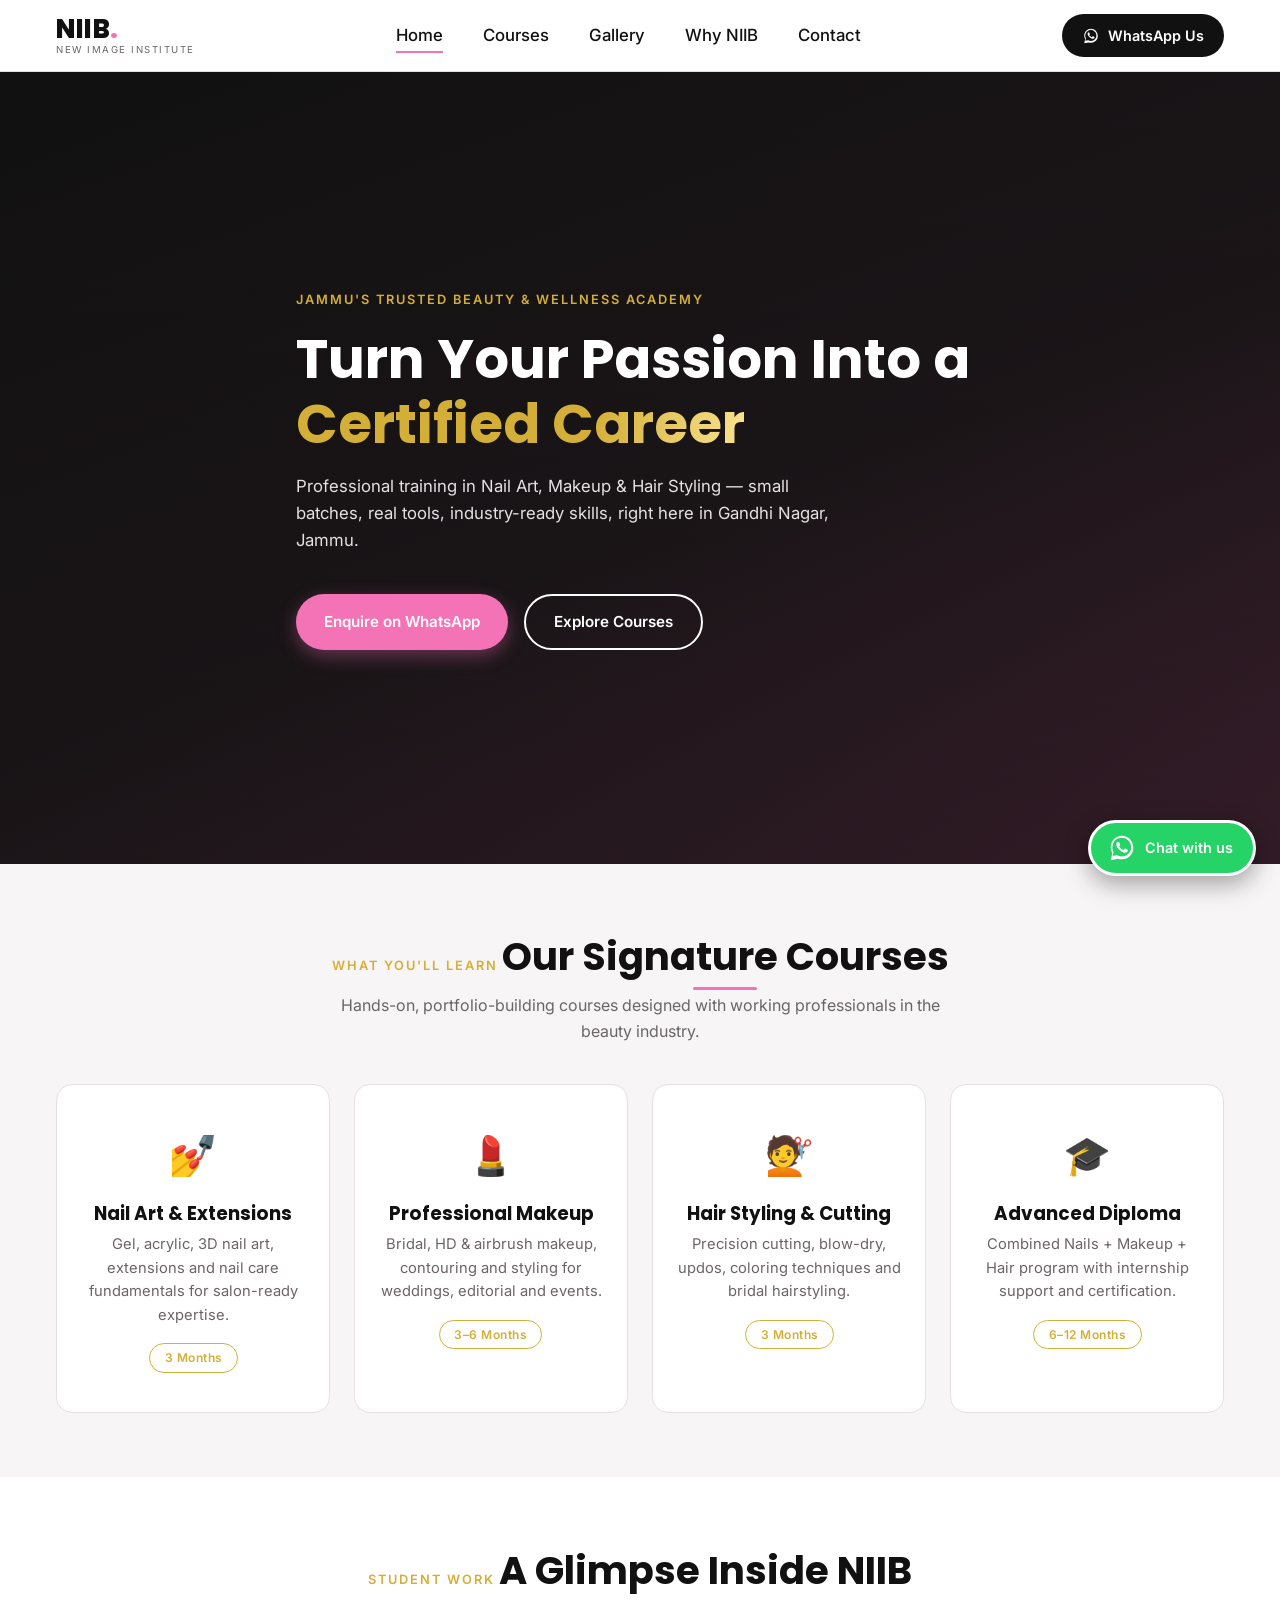
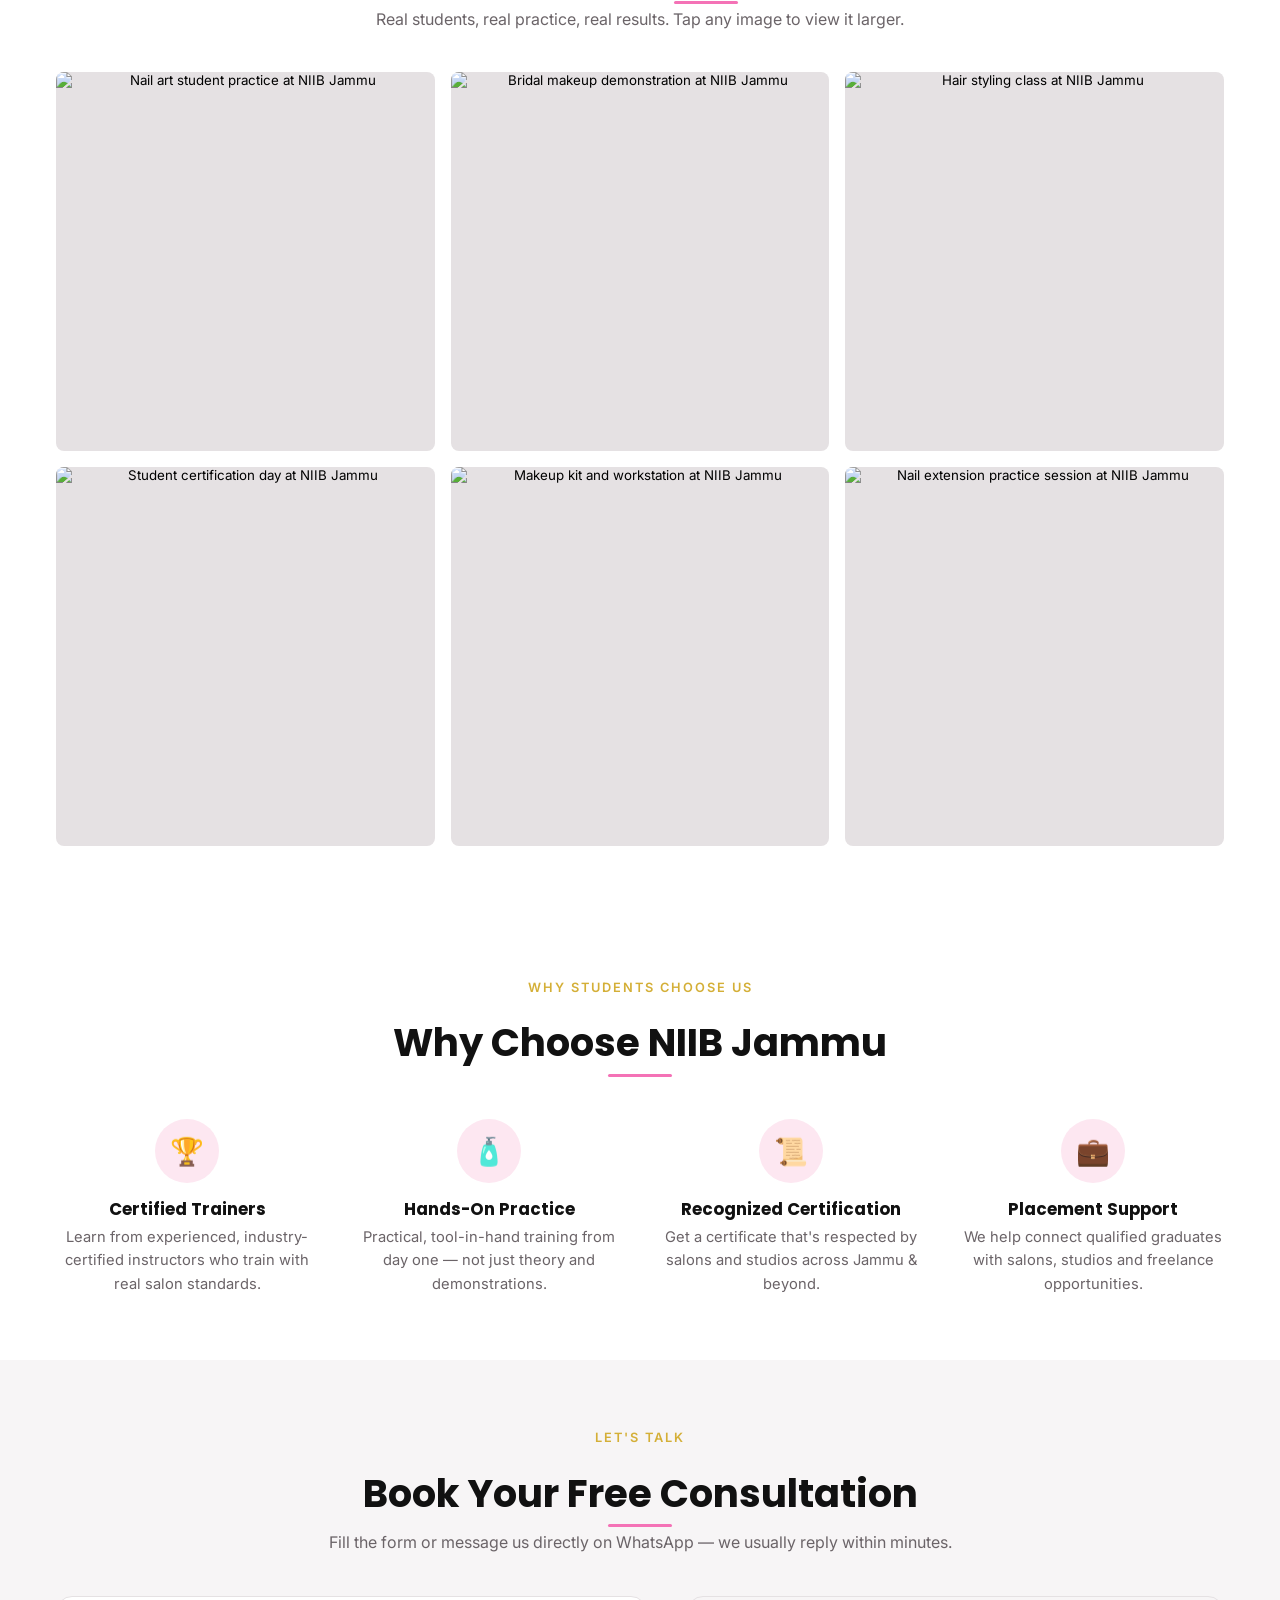
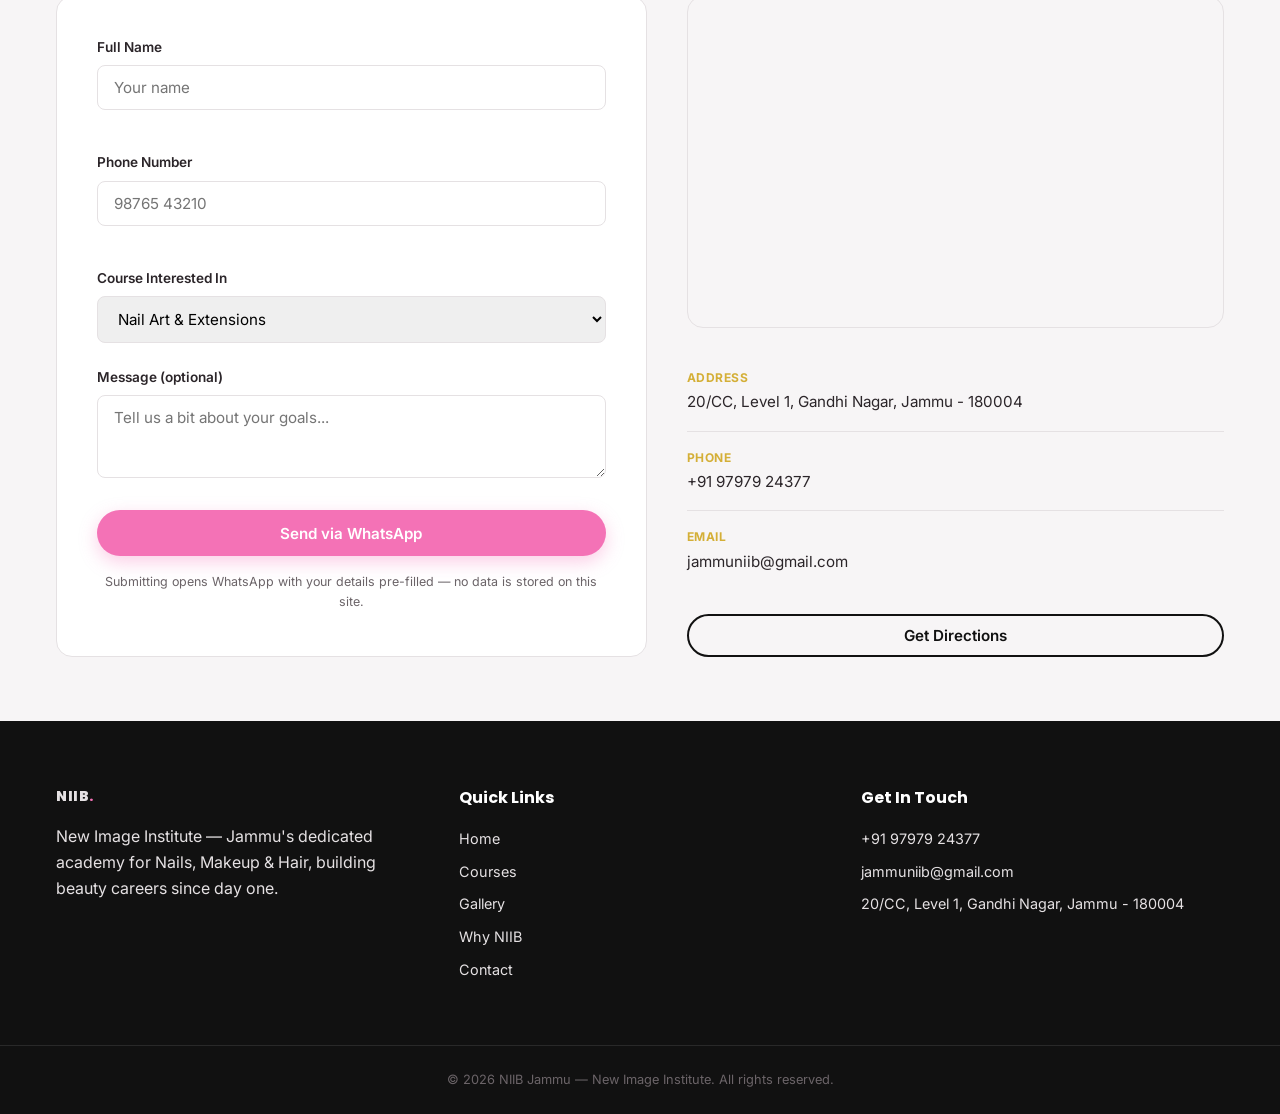
==== commit d2bc6030: "Uploaded index.html" ====
--- a/index.html
+++ b/index.html
@@ -1,1002 +1,324 @@
 <!DOCTYPE html>
 <html lang="en">
 <head>
-    <meta charset="UTF-8">
-    <meta name="viewport" content="width=device-width, initial-scale=1.0">
-    <meta name="description" content="Imprimis IVF & Fertility Centre, Rajbagh Srinagar - NABH-accredited IVF clinic led by Dr. S. S. Lone. Offering IVF, ICSI, IUI, egg donation & advanced fertility treatments with 55-65% success rates.">
-    <meta name="keywords" content="IVF Srinagar, fertility clinic Kashmir, IVF centre Rajbagh, Dr. S. S. Lone, ICSI treatment Srinagar, infertility specialist Jammu Kashmir, embryo freezing, IUI Srinagar">
-    <meta property="og:title" content="Imprimis IVF & Fertility Centre – Best IVF Clinic in Srinagar, Kashmir">
-    <meta property="og:description" content="NABH-accredited fertility centre in Rajbagh, Srinagar. Advanced IVF, ICSI, IUI with 55-65% success rates. Book a free discovery call today.">
-    <meta property="og:type" content="website">
-    <meta property="og:url" content="https://www.imprimisivfsrinagar.com/">
-    <meta property="og:image" content="https://www.imprimisivfsrinagar.com/images/og-home.jpg">
-    <link rel="canonical" href="https://www.imprimisivfsrinagar.com/">
-    <title>Imprimis IVF & Fertility Centre – Best IVF Clinic in Srinagar | NABH Accredited</title>
-    <link rel="preconnect" href="https://fonts.googleapis.com">
-    <link rel="preconnect" href="https://fonts.gstatic.com" crossorigin>
-    <link href="https://fonts.googleapis.com/css2?family=Playfair+Display:wght@400;600;700&family=Inter:wght@300;400;500;600;700&display=swap" rel="stylesheet">
-    <link rel="stylesheet" href="https://cdnjs.cloudflare.com/ajax/libs/font-awesome/6.5.1/css/all.min.css">
-    <style>
-        /* ============================================
-           IMPRIMIS IVF SRINAGAR – MAIN STYLESHEET
-           Mobile-first, WCAG AA, Responsive
-           ============================================ */
-        :root {
-            --teal: #0A5C5C;
-            --teal-dark: #074545;
-            --teal-light: #0E7A7A;
-            --blush: #F4D0D5;
-            --blush-light: #FBE9EC;
-            --gold: #E6B422;
-            --gold-dark: #C99A1A;
-            --offwhite: #F9F9F9;
-            --charcoal: #2C3E3E;
-            --charcoal-light: #3D5252;
-            --white: #FFFFFF;
-            --gray-100: #F5F5F5;
-            --gray-200: #E8E8E8;
-            --gray-400: #A0A0A0;
-            --gray-600: #666666;
-            --gray-800: #333333;
-            --font-heading: 'Playfair Display', Georgia, serif;
-            --font-body: 'Inter', -apple-system, BlinkMacSystemFont, 'Segoe UI', sans-serif;
-            --radius-sm: 6px;
-            --radius-md: 12px;
-            --radius-lg: 20px;
-            --shadow-sm: 0 2px 8px rgba(0, 0, 0, 0.08);
-            --shadow-md: 0 4px 16px rgba(0, 0, 0, 0.12);
-            --shadow-lg: 0 8px 32px rgba(0, 0, 0, 0.16);
-            --transition: 0.3s ease;
-            --max-width: 1120px;
-            --header-height: 72px;
-        }
-
-        *, *::before, *::after { box-sizing: border-box; margin: 0; padding: 0; }
-        html { scroll-behavior: smooth; font-size: 16px; -webkit-text-size-adjust: 100%; }
-        body {
-            font-family: var(--font-body);
-            color: var(--charcoal);
-            background: var(--offwhite);
-            line-height: 1.65;
-            min-height: 100vh;
-            overflow-x: hidden;
-        }
-        img { max-width: 100%; height: auto; display: block; }
-        a { color: var(--teal); text-decoration: none; transition: color var(--transition); }
-        a:hover { color: var(--teal-light); }
-        ul { list-style: none; }
-        .sr-only { position: absolute; width: 1px; height: 1px; padding: 0; margin: -1px; overflow: hidden; clip: rect(0,0,0,0); border: 0; }
-        .skip-link { position: absolute; top: -100px; left: 16px; background: var(--teal); color: var(--white); padding: 8px 16px; border-radius: var(--radius-sm); z-index: 10000; font-weight: 600; transition: top 0.2s; }
-        .skip-link:focus { top: 8px; }
-        h1, h2, h3, h4, h5 { font-family: var(--font-heading); font-weight: 600; line-height: 1.25; color: var(--charcoal); }
-        h1 { font-size: clamp(1.8rem, 4vw, 2.8rem); }
-        h2 { font-size: clamp(1.5rem, 3vw, 2.2rem); }
-        h3 { font-size: clamp(1.2rem, 2.5vw, 1.6rem); }
-        p { margin-bottom: 0.75rem; }
-        .text-gold { color: var(--gold); }
-        .container { width: 100%; max-width: var(--max-width); margin: 0 auto; padding: 0 20px; }
-        .btn {
-            display: inline-flex; align-items: center; justify-content: center; gap: 8px;
-            font-family: var(--font-body); font-weight: 600; font-size: 0.95rem;
-            padding: 12px 24px; border-radius: var(--radius-md); border: 2px solid transparent;
-            cursor: pointer; transition: all var(--transition); white-space: nowrap; text-align: center; line-height: 1.4;
-        }
-        .btn:focus-visible { outline: 3px solid var(--gold); outline-offset: 2px; }
-        .btn-gold { background: var(--gold); color: var(--charcoal); border-color: var(--gold); }
-        .btn-gold:hover { background: var(--gold-dark); border-color: var(--gold-dark); color: var(--charcoal); }
-        .btn-teal { background: var(--teal); color: var(--white); border-color: var(--teal); }
-        .btn-teal:hover { background: var(--teal-dark); border-color: var(--teal-dark); color: var(--white); }
-        .btn-outline-teal { background: transparent; color: var(--teal); border-color: var(--teal); }
-        .btn-outline-teal:hover { background: var(--teal); color: var(--white); }
-        .btn-outline-light { background: transparent; color: var(--white); border-color: var(--white); }
-        .btn-outline-light:hover { background: var(--white); color: var(--teal); }
-        .btn-sm { padding: 8px 16px; font-size: 0.85rem; border-radius: var(--radius-sm); }
-        .btn-lg { padding: 14px 32px; font-size: 1.05rem; border-radius: var(--radius-md); }
-        .btn-xs { padding: 6px 14px; font-size: 0.8rem; border-radius: var(--radius-sm); }
-
-        /* HEADER */
-        .site-header { position: sticky; top: 0; z-index: 1000; background: var(--white); box-shadow: var(--shadow-sm); height: var(--header-height); display: flex; align-items: center; }
-        .header-inner { display: flex; align-items: center; justify-content: space-between; gap: 16px; }
-        .logo { display: flex; align-items: center; gap: 10px; text-decoration: none; flex-shrink: 0; }
-        .logo-icon { font-size: 1.6rem; color: var(--teal); }
-        .logo-text { display: flex; flex-direction: column; }
-        .logo-name { font-family: var(--font-heading); font-weight: 700; font-size: 1.25rem; color: var(--teal); line-height: 1.1; }
-        .logo-tagline { font-size: 0.7rem; color: var(--gray-600); font-weight: 400; letter-spacing: 0.3px; }
-        .main-nav { display: flex; align-items: center; }
-        .nav-toggle {
-            display: flex; flex-direction: column; gap: 5px;
-            background: none; border: none; cursor: pointer; padding: 8px; z-index: 1001;
-        }
-        .hamburger-line { width: 26px; height: 2.5px; background: var(--charcoal); border-radius: 2px; transition: all var(--transition); }
-        .nav-toggle[aria-expanded="true"] .hamburger-line:nth-child(1) { transform: translateY(7.5px) rotate(45deg); }
-        .nav-toggle[aria-expanded="true"] .hamburger-line:nth-child(2) { opacity: 0; }
-        .nav-toggle[aria-expanded="true"] .hamburger-line:nth-child(3) { transform: translateY(-7.5px) rotate(-45deg); }
-        .nav-menu {
-            display: none; position: fixed; top: var(--header-height); left: 0; right: 0; bottom: 0;
-            background: var(--white); flex-direction: column; padding: 24px 20px; gap: 4px;
-            overflow-y: auto; z-index: 999; box-shadow: var(--shadow-lg);
-        }
-        .nav-menu.active { display: flex; }
-        .nav-link { display: block; padding: 14px 16px; font-weight: 500; color: var(--charcoal); border-radius: var(--radius-sm); transition: all var(--transition); font-size: 1.05rem; }
-        .nav-link:hover, .nav-link.active { background: var(--blush-light); color: var(--teal); }
-        .nav-cta-mobile { margin-top: 12px; padding-top: 12px; border-top: 1px solid var(--gray-200); }
-        .header-cta-desktop { display: none; }
-
-        /* HERO */
-        .hero { position: relative; background: linear-gradient(135deg, var(--teal-dark) 0%, var(--teal) 40%, var(--charcoal) 100%); color: var(--white); padding: 60px 0 50px; text-align: center; overflow: hidden; }
-        .hero-overlay { position: absolute; inset: 0; background: radial-gradient(ellipse at 30% 20%, rgba(230, 180, 34, 0.12) 0%, transparent 60%); pointer-events: none; }
-        .hero-content { position: relative; z-index: 2; }
-        .hero-badge { display: inline-block; background: rgba(255, 255, 255, 0.15); padding: 6px 16px; border-radius: 50px; font-size: 0.78rem; font-weight: 500; letter-spacing: 0.4px; margin-bottom: 20px; backdrop-filter: blur(4px); }
-        .hero-title { color: var(--white); margin-bottom: 16px; font-weight: 700; }
-        .hero-subtitle { font-size: 1.05rem; color: rgba(255, 255, 255, 0.88); max-width: 640px; margin: 0 auto 28px; line-height: 1.6; }
-        .hero-cta-group { display: flex; flex-wrap: wrap; gap: 12px; justify-content: center; margin-bottom: 36px; }
-        .hero-stats { display: flex; flex-wrap: wrap; gap: 24px; justify-content: center; }
-        .hero-stat { display: flex; flex-direction: column; align-items: center; background: rgba(255, 255, 255, 0.1); padding: 16px 20px; border-radius: var(--radius-md); min-width: 120px; backdrop-filter: blur(4px); }
-        .stat-number { font-family: var(--font-heading); font-size: 1.6rem; font-weight: 700; color: var(--gold); }
-        .stat-label { font-size: 0.78rem; color: rgba(255, 255, 255, 0.85); }
-
-        /* TRUST BAR */
-        .trust-bar { background: var(--white); border-bottom: 1px solid var(--gray-200); padding: 16px 0; }
-        .trust-bar-inner { display: flex; flex-wrap: wrap; gap: 16px; justify-content: center; }
-        .trust-item { display: flex; align-items: center; gap: 8px; font-size: 0.85rem; font-weight: 500; color: var(--charcoal); }
-        .trust-item i { color: var(--teal); font-size: 1.1rem; }
-
-        /* SECTIONS */
-        .section { padding: 56px 0; }
-        .section-title { text-align: center; margin-bottom: 12px; }
-        .section-subtitle { text-align: center; color: var(--gray-600); max-width: 600px; margin: 0 auto 36px; font-size: 1rem; }
-        .section-cta-center { text-align: center; margin-top: 32px; }
-
-        /* SERVICES */
-        .services-overview { background: var(--white); }
-        .services-grid { display: grid; grid-template-columns: 1fr 1fr; gap: 14px; }
-        .service-card { display: block; background: var(--offwhite); border: 1px solid var(--gray-200); border-radius: var(--radius-md); padding: 20px 16px; text-align: center; transition: all var(--transition); text-decoration: none; color: var(--charcoal); }
-        .service-card:hover { border-color: var(--teal); box-shadow: var(--shadow-md); transform: translateY(-2px); color: var(--charcoal); }
-        .service-card i { font-size: 1.8rem; color: var(--teal); margin-bottom: 10px; display: block; }
-        .service-card h3 { font-size: 1.05rem; margin-bottom: 6px; font-weight: 600; }
-        .service-card p { font-size: 0.82rem; color: var(--gray-600); margin: 0; line-height: 1.4; }
-
-        /* CALCULATOR */
-        .calculator-section { background: var(--blush-light); }
-        .calculator-card { background: var(--white); border-radius: var(--radius-lg); padding: 32px 20px; box-shadow: var(--shadow-md); max-width: 600px; margin: 0 auto; text-align: center; }
-        .calculator-age-display { margin-bottom: 20px; }
-        .age-label { display: block; font-size: 0.9rem; color: var(--gray-600); margin-bottom: 4px; }
-        .age-value { font-family: var(--font-heading); font-size: 3rem; font-weight: 700; color: var(--teal); }
-        .slider-container { margin-bottom: 24px; }
-        input[type="range"] { -webkit-appearance: none; appearance: none; width: 100%; height: 8px; border-radius: 4px; background: linear-gradient(to right, var(--teal), var(--gold)); outline: none; cursor: pointer; }
-        input[type="range"]::-webkit-slider-thumb { -webkit-appearance: none; appearance: none; width: 32px; height: 32px; border-radius: 50%; background: var(--white); border: 3px solid var(--teal); cursor: pointer; box-shadow: var(--shadow-sm); transition: all var(--transition); }
-        input[type="range"]::-webkit-slider-thumb:hover { border-color: var(--gold); box-shadow: var(--shadow-md); }
-        input[type="range"]:focus-visible { outline: 3px solid var(--gold); outline-offset: 4px; }
-        .slider-labels { display: flex; justify-content: space-between; font-size: 0.78rem; color: var(--gray-600); margin-top: 6px; padding: 0 4px; }
-        .calculator-result { background: var(--offwhite); border-radius: var(--radius-md); padding: 20px; }
-        .result-percentage { font-family: var(--font-heading); font-size: 2.4rem; font-weight: 700; color: var(--teal); margin-bottom: 8px; }
-        .result-description { font-size: 0.95rem; color: var(--charcoal); margin: 0; }
-
-        /* STORIES PREVIEW */
-        .stories-preview { background: var(--white); }
-        .stories-grid { display: grid; grid-template-columns: 1fr; gap: 20px; }
-        .story-card { background: var(--offwhite); border-radius: var(--radius-md); padding: 24px; border-left: 4px solid var(--blush); position: relative; margin: 0; }
-        .story-quote-icon { font-size: 1.4rem; color: var(--blush); margin-bottom: 10px; opacity: 0.8; }
-        .story-text { font-style: italic; font-size: 0.95rem; color: var(--charcoal); margin-bottom: 12px; line-height: 1.6; }
-        .story-author { font-size: 0.85rem; color: var(--gray-600); }
-
-        /* DOCTOR HIGHLIGHT */
-        .doctor-highlight { background: var(--offwhite); }
-        .doctor-cards { display: grid; grid-template-columns: 1fr; gap: 20px; }
-        .doctor-card { background: var(--white); border-radius: var(--radius-md); padding: 28px 20px; text-align: center; box-shadow: var(--shadow-sm); transition: all var(--transition); }
-        .doctor-card:hover { box-shadow: var(--shadow-md); }
-        .doctor-avatar { width: 80px; height: 80px; border-radius: 50%; background: var(--blush-light); display: flex; align-items: center; justify-content: center; margin: 0 auto 16px; font-size: 2rem; color: var(--teal); }
-        .doctor-card h3 { font-size: 1.15rem; margin-bottom: 6px; }
-        .doctor-credentials { font-size: 0.82rem; color: var(--gray-600); margin-bottom: 12px; line-height: 1.5; }
-        .doctor-quote { font-style: italic; color: var(--teal); font-weight: 500; font-size: 0.9rem; margin-bottom: 16px; }
-
-        /* FAQ */
-        .faq-section { background: var(--white); }
-        .accordion { max-width: 720px; margin: 0 auto; }
-        .accordion-item { border-bottom: 1px solid var(--gray-200); }
-        .accordion-trigger { width: 100%; display: flex; justify-content: space-between; align-items: center; padding: 18px 4px; background: none; border: none; cursor: pointer; font-family: var(--font-body); font-size: 1rem; font-weight: 500; color: var(--charcoal); text-align: left; gap: 12px; transition: color var(--transition); }
-        .accordion-trigger:hover { color: var(--teal); }
-        .accordion-trigger:focus-visible { outline: 2px solid var(--teal); outline-offset: 2px; border-radius: var(--radius-sm); }
-        .accordion-icon { font-size: 0.85rem; color: var(--gray-600); transition: transform var(--transition); flex-shrink: 0; }
-        .accordion-trigger[aria-expanded="true"] .accordion-icon { transform: rotate(180deg); color: var(--teal); }
-        .accordion-panel { max-height: 0; overflow: hidden; transition: max-height 0.4s ease, padding 0.4s ease; }
-        .accordion-panel p { padding: 0 4px 18px; font-size: 0.93rem; color: var(--gray-600); margin: 0; line-height: 1.6; }
-        .accordion-panel.open { max-height: 300px; }
-
-        /* CTA BANNER */
-        .cta-banner { background: var(--teal); color: var(--white); }
-        .cta-banner-inner { text-align: center; padding: 20px 0; }
-        .cta-banner-inner h2 { color: var(--white); margin-bottom: 8px; }
-        .cta-banner-inner p { color: rgba(255, 255, 255, 0.88); margin-bottom: 20px; font-size: 1rem; }
-
-        /* FOOTER */
-        .site-footer { background: var(--charcoal); color: rgba(255, 255, 255, 0.85); padding: 48px 0 0; }
-        .footer-grid { display: grid; grid-template-columns: 1fr; gap: 32px; padding-bottom: 32px; }
-        .footer-brand h3 { color: var(--white); font-size: 1.2rem; margin-bottom: 12px; }
-        .footer-brand p { font-size: 0.88rem; margin-bottom: 6px; display: flex; align-items: flex-start; gap: 8px; }
-        .footer-brand i { color: var(--gold); width: 16px; margin-top: 3px; flex-shrink: 0; }
-        .footer-brand a { color: rgba(255, 255, 255, 0.85); }
-        .footer-brand a:hover { color: var(--gold); }
-        .footer-links h4, .footer-newsletter h4 { color: var(--white); font-family: var(--font-heading); margin-bottom: 12px; font-size: 1.05rem; }
-        .footer-links ul { display: flex; flex-direction: column; gap: 6px; }
-        .footer-links a { color: rgba(255, 255, 255, 0.8); font-size: 0.9rem; }
-        .footer-links a:hover { color: var(--gold); }
-        .footer-newsletter p { font-size: 0.85rem; margin-bottom: 12px; }
-        .newsletter-form { display: flex; gap: 8px; margin-bottom: 12px; }
-        .newsletter-form input { flex: 1; padding: 10px 14px; border-radius: var(--radius-sm); border: 1px solid rgba(255, 255, 255, 0.3); background: rgba(255, 255, 255, 0.1); color: var(--white); font-family: var(--font-body); font-size: 0.88rem; }
-        .newsletter-form input::placeholder { color: rgba(255, 255, 255, 0.5); }
-        .newsletter-form input:focus-visible { outline: 2px solid var(--gold); outline-offset: 2px; }
-        .footer-bottom { border-top: 1px solid rgba(255, 255, 255, 0.15); padding: 18px 0; text-align: center; font-size: 0.8rem; color: rgba(255, 255, 255, 0.6); }
-        .download-checklist-btn { width: 100%; justify-content: center; }
-
-        /* STICKY BOTTOM BAR */
-        .sticky-bottom-bar { display: flex; position: fixed; bottom: 0; left: 0; right: 0; z-index: 998; background: var(--white); box-shadow: 0 -2px 12px rgba(0, 0, 0, 0.1); }
-        .sticky-btn { flex: 1; display: flex; align-items: center; justify-content: center; gap: 8px; padding: 14px; font-weight: 600; font-size: 0.9rem; border: none; cursor: pointer; font-family: var(--font-body); transition: all var(--transition); text-decoration: none; }
-        .sticky-call { background: var(--teal); color: var(--white); }
-        .sticky-call:hover { background: var(--teal-dark); color: var(--white); }
-        .sticky-chat { background: var(--gold); color: var(--charcoal); }
-        .sticky-chat:hover { background: var(--gold-dark); color: var(--charcoal); }
-
-        /* MODALS */
-        .chat-modal, .callback-modal { position: fixed; inset: 0; z-index: 2000; display: none; align-items: center; justify-content: center; }
-        .chat-modal.visible, .callback-modal.visible { display: flex; }
-        .chat-modal-backdrop, .callback-modal-backdrop { position: absolute; inset: 0; background: rgba(0, 0, 0, 0.55); }
-        .chat-modal-content, .callback-modal-content { position: relative; background: var(--white); border-radius: var(--radius-lg); padding: 28px 22px; width: 90%; max-width: 440px; max-height: 85vh; overflow-y: auto; box-shadow: var(--shadow-lg); z-index: 1; }
-        .chat-close, .callback-close { position: absolute; top: 12px; right: 14px; background: none; border: none; font-size: 1.6rem; cursor: pointer; color: var(--gray-600); line-height: 1; padding: 4px 8px; border-radius: var(--radius-sm); }
-        .chat-close:hover, .callback-close:hover { color: var(--charcoal); background: var(--gray-100); }
-        .chat-body h3, .callback-modal-content h3 { margin-bottom: 10px; font-size: 1.2rem; }
-        .chat-body p, .callback-modal-content > p { font-size: 0.93rem; color: var(--gray-600); margin-bottom: 16px; }
-        .chat-buttons { display: flex; gap: 10px; }
-        .chat-form { display: flex; flex-direction: column; gap: 10px; }
-        .chat-form input { padding: 10px 14px; border-radius: var(--radius-sm); border: 1px solid var(--gray-400); font-family: var(--font-body); font-size: 0.9rem; }
-        .chat-form input:focus-visible { outline: 2px solid var(--teal); outline-offset: 2px; }
-        .hidden { display: none !important; }
-        .callback-form { display: flex; flex-direction: column; gap: 12px; }
-        .callback-form input, .callback-form select, .callback-form textarea { padding: 10px 14px; border-radius: var(--radius-sm); border: 1px solid var(--gray-400); font-family: var(--font-body); font-size: 0.9rem; width: 100%; }
-        .callback-form input:focus-visible, .callback-form select:focus-visible, .callback-form textarea:focus-visible { outline: 2px solid var(--teal); outline-offset: 2px; }
-        .callback-form textarea { resize: vertical; }
-
-        /* PROACTIVE POPUP */
-        .proactive-popup { position: fixed; bottom: 80px; right: 16px; z-index: 1500; background: var(--white); border-radius: var(--radius-md); padding: 18px 16px; box-shadow: var(--shadow-lg); max-width: 280px; border: 2px solid var(--blush); animation: popup-slide-in 0.5s ease; }
-        @keyframes popup-slide-in { from { opacity: 0; transform: translateY(20px); } to { opacity: 1; transform: translateY(0); } }
-        .proactive-close { position: absolute; top: 6px; right: 10px; background: none; border: none; font-size: 1.2rem; cursor: pointer; color: var(--gray-400); }
-        .proactive-popup p { font-size: 0.9rem; margin-bottom: 12px; padding-right: 18px; }
-        .proactive-buttons { display: flex; gap: 8px; }
-
-        /* TREATMENTS PAGE */
-        .treatments-full-grid { display: grid; grid-template-columns: 1fr; gap: 16px; }
-        .treatment-detail-card { background: var(--white); border-radius: var(--radius-md); padding: 24px 20px; box-shadow: var(--shadow-sm); border-top: 4px solid var(--teal); transition: all var(--transition); }
-        .treatment-detail-card:hover { box-shadow: var(--shadow-md); transform: translateY(-2px); }
-        .treatment-detail-card i { font-size: 1.8rem; color: var(--teal); margin-bottom: 10px; display: block; }
-        .treatment-detail-card h3 { font-size: 1.1rem; margin-bottom: 8px; }
-        .treatment-detail-card p { font-size: 0.9rem; color: var(--gray-600); margin: 0; line-height: 1.55; }
-
-        /* TEAM PAGE */
-        .team-profile { background: var(--white); border-radius: var(--radius-lg); padding: 32px 22px; box-shadow: var(--shadow-sm); margin-bottom: 28px; display: flex; flex-direction: column; align-items: center; text-align: center; gap: 16px; }
-        .team-avatar-large { width: 100px; height: 100px; border-radius: 50%; background: var(--blush-light); display: flex; align-items: center; justify-content: center; font-size: 2.6rem; color: var(--teal); flex-shrink: 0; }
-        .team-info h3 { font-size: 1.3rem; margin-bottom: 4px; }
-        .team-info .credentials { font-size: 0.88rem; color: var(--gray-600); margin-bottom: 12px; line-height: 1.5; }
-        .team-why { background: var(--blush-light); padding: 16px 20px; border-radius: var(--radius-md); font-style: italic; color: var(--teal); font-weight: 500; font-size: 0.95rem; border-left: 3px solid var(--blush); }
-        .team-bio { font-size: 0.93rem; color: var(--gray-600); line-height: 1.6; text-align: left; }
-
-        /* SUCCESS STORIES FULL */
-        .story-full { background: var(--white); border-radius: var(--radius-md); padding: 28px 22px; box-shadow: var(--shadow-sm); margin-bottom: 24px; }
-        .story-full .story-quote-icon { font-size: 2rem; color: var(--blush); margin-bottom: 14px; }
-        .story-full .story-text { font-size: 1.05rem; line-height: 1.7; }
-        .story-full .story-author { margin-top: 14px; font-size: 0.9rem; }
-
-        /* CONTACT PAGE */
-        .contact-layout { display: grid; grid-template-columns: 1fr; gap: 32px; }
-        .contact-info-card { background: var(--white); border-radius: var(--radius-md); padding: 24px 20px; box-shadow: var(--shadow-sm); }
-        .contact-info-card h3 { margin-bottom: 16px; }
-        .contact-info-item { display: flex; gap: 12px; margin-bottom: 14px; font-size: 0.93rem; }
-        .contact-info-item i { color: var(--teal); width: 20px; text-align: center; flex-shrink: 0; margin-top: 2px; }
-        .hours-table { width: 100%; font-size: 0.88rem; }
-        .hours-table td { padding: 6px 0; }
-        .hours-table td:last-child { text-align: right; font-weight: 500; }
-        .map-container { border-radius: var(--radius-md); overflow: hidden; box-shadow: var(--shadow-sm); margin-top: 16px; }
-        .map-container iframe { width: 100%; height: 280px; border: none; display: block; }
-
-        /* MULTI-STEP FORM */
-        .multi-step-form { background: var(--white); border-radius: var(--radius-md); padding: 24px 20px; box-shadow: var(--shadow-sm); }
-        .progress-bar-container { margin-bottom: 20px; }
-        .progress-steps { display: flex; justify-content: space-between; margin-bottom: 6px; }
-        .progress-step { width: 30px; height: 30px; border-radius: 50%; background: var(--gray-200); display: flex; align-items: center; justify-content: center; font-size: 0.8rem; font-weight: 600; color: var(--gray-600); transition: all var(--transition); }
-        .progress-step.active { background: var(--teal); color: var(--white); }
-        .progress-step.done { background: var(--gold); color: var(--charcoal); }
-        .progress-bar-track { height: 6px; background: var(--gray-200); border-radius: 3px; overflow: hidden; }
-        .progress-bar-fill { height: 100%; background: var(--teal); border-radius: 3px; transition: width var(--transition); width: 33%; }
-        .form-step { display: none; flex-direction: column; gap: 14px; }
-        .form-step.active { display: flex; }
-        .form-step input, .form-step select, .form-step textarea { padding: 12px 14px; border-radius: var(--radius-sm); border: 1px solid var(--gray-400); font-family: var(--font-body); font-size: 0.93rem; width: 100%; }
-        .form-step input:focus-visible, .form-step select:focus-visible, .form-step textarea:focus-visible { outline: 2px solid var(--teal); outline-offset: 2px; }
-        .form-step textarea { resize: vertical; min-height: 80px; }
-        .form-step-buttons { display: flex; gap: 10px; justify-content: flex-end; }
-
-        /* RESPONSIVE */
-        @media (min-width: 480px) {
-            .services-grid { grid-template-columns: 1fr 1fr; }
-            .stories-grid { grid-template-columns: 1fr 1fr; }
-            .doctor-cards { grid-template-columns: 1fr 1fr; }
-            .treatments-full-grid { grid-template-columns: 1fr 1fr; }
-            .footer-grid { grid-template-columns: 1fr 1fr; }
-        }
-        @media (min-width: 768px) {
-            .header-cta-desktop { display: inline-flex; }
-            .nav-toggle { display: none; }
-            .nav-menu { display: flex; position: static; flex-direction: row; padding: 0; background: transparent; box-shadow: none; gap: 0; overflow: visible; }
-            .nav-link { padding: 10px 14px; font-size: 0.9rem; }
-            .nav-cta-mobile { display: none; }
-            .hero { padding: 80px 0 64px; }
-            .hero-stats { gap: 32px; }
-            .services-grid { grid-template-columns: repeat(3, 1fr); }
-            .stories-grid { grid-template-columns: 1fr 1fr; }
-            .doctor-cards { grid-template-columns: 1fr 1fr; }
-            .treatments-full-grid { grid-template-columns: repeat(3, 1fr); }
-            .footer-grid { grid-template-columns: 2fr 1fr 1.5fr; }
-            .sticky-bottom-bar { display: none; }
-            .proactive-popup { bottom: 24px; right: 24px; }
-            .contact-layout { grid-template-columns: 1.2fr 1fr; }
-            .team-profile { flex-direction: row; text-align: left; align-items: flex-start; }
-            .team-avatar-large { width: 120px; height: 120px; font-size: 3rem; }
-            .map-container iframe { height: 350px; }
-        }
-        @media (min-width: 1024px) {
-            .hero { padding: 100px 0 72px; }
-            .hero-title { font-size: 2.8rem; }
-            .section { padding: 72px 0; }
-            .services-grid { gap: 20px; }
-            .service-card { padding: 28px 20px; }
-            .calculator-card { padding: 40px 32px; }
-            .treatments-full-grid { gap: 20px; }
-            .treatment-detail-card { padding: 28px 24px; }
-        }
-        @media (prefers-reduced-motion: reduce) {
-            *, *::before, *::after { animation-duration: 0.01ms !important; animation-iteration-count: 1 !important; transition-duration: 0.01ms !important; }
-            html { scroll-behavior: auto; }
-        }
-        @media (prefers-contrast: high) {
-            :root { --teal: #074545; --gold: #B8920E; }
-        }
-    </style>
+  <meta charset="UTF-8">
+  <meta name="viewport" content="width=device-width, initial-scale=1.0">
+  <title>NIIB Jammu | New Image Institute — Nails, Makeup & Hair Academy</title>
+  <meta name="description" content="NIIB Jammu (New Image Institute) trains students in professional Nail Art, Makeup & Hair Styling. Certified courses, hands-on training, job assistance. Gandhi Nagar, Jammu.">
+
+  <!-- Google Fonts: Poppins for headings, Inter for body -->
+  <link rel="preconnect" href="https://fonts.googleapis.com">
+  <link rel="preconnect" href="https://fonts.gstatic.com" crossorigin>
+  <link href="https://fonts.googleapis.com/css2?family=Poppins:wght@600;700;800&family=Inter:wght@400;500;600&display=swap" rel="stylesheet">
+
+  <!-- Stylesheet -->
+  <link rel="stylesheet" href="style.css">
 </head>
-<body class="page-home">
-    <a href="#main-content" class="skip-link">Skip to main content</a>
-
-    <header class="site-header" role="banner">
-        <div class="container header-inner">
-            <a href="#" class="logo" aria-label="Imprimis IVF Homepage">
-                <span class="logo-icon"><i class="fa-solid fa-heart-pulse"></i></span>
-                <span class="logo-text">
-                    <span class="logo-name">Imprimis IVF</span>
-                    <span class="logo-tagline">& Fertility Centre, Srinagar</span>
-                </span>
-            </a>
-            <nav class="main-nav" aria-label="Main navigation">
-                <button class="nav-toggle" aria-expanded="false" aria-controls="nav-menu" aria-label="Toggle navigation menu">
-                    <span class="hamburger-line"></span><span class="hamburger-line"></span><span class="hamburger-line"></span>
-                </button>
-                <ul id="nav-menu" class="nav-menu">
-                    <li><a href="#home" class="nav-link active">Home</a></li>
-                    <li><a href="#team" class="nav-link">Our Team</a></li>
-                    <li><a href="#treatments" class="nav-link">Treatments</a></li>
-                    <li><a href="#stories" class="nav-link">Success Stories</a></li>
-                    <li><a href="#contact" class="nav-link">Contact</a></li>
-                    <li class="nav-cta-mobile"><button class="btn btn-gold btn-sm open-callback-modal">Book Free Discovery Call</button></li>
-                </ul>
-            </nav>
-            <button class="btn btn-gold btn-sm header-cta-desktop open-callback-modal">Book a Free 15-min Discovery Call</button>
-        </div>
-    </header>
-
-    <main id="main-content">
-        <section id="home" class="hero" aria-labelledby="hero-heading">
-            <div class="hero-overlay"></div>
-            <div class="container hero-content">
-                <span class="hero-badge">NABH Accredited • ISO 9001:2015 • ISAR Member</span>
-                <h1 id="hero-heading" class="hero-title">Your Journey to Parenthood<br>Begins With <span class="text-gold">Hope</span></h1>
-                <p class="hero-subtitle">Kashmir's trusted fertility centre led by Dr. S. S. Lone — 15+ years of turning heartbreak into hope with world-class IVF, ICSI & reproductive care in Rajbagh, Srinagar.</p>
-                <div class="hero-cta-group">
-                    <button class="btn btn-gold btn-lg open-callback-modal"><i class="fa-solid fa-calendar-check"></i> Book Free Discovery Call</button>
-                    <a href="tel:+917006927888" class="btn btn-outline-light btn-lg"><i class="fa-solid fa-phone"></i> Call 070069 27888</a>
-                </div>
-                <div class="hero-stats">
-                    <div class="hero-stat"><span class="stat-number">55-65%</span><span class="stat-label">Success Rate (Under 35)</span></div>
-                    <div class="hero-stat"><span class="stat-number">15+</span><span class="stat-label">Years of Expertise</span></div>
-                    <div class="hero-stat"><span class="stat-number">2,000+</span><span class="stat-label">Babies Born</span></div>
-                </div>
+<body>
+
+  <!-- Thin gradient bar across the very top that fills as the visitor scrolls -->
+  <div class="scroll-progress" id="scrollProgress"></div>
+
+  <!-- =========================================================
+       HEADER / NAVBAR — sticky, logo left, links center, CTA right
+  ========================================================== -->
+  <header class="site-header" id="siteHeader">
+    <div class="header-inner container">
+
+      <!-- Logo -->
+      <a href="#home" class="logo" aria-label="NIIB Jammu Home">
+        <span class="logo-mark">NIIB</span>
+        <span class="logo-sub">New Image Institute</span>
+      </a>
+
+      <!-- Nav links -->
+      <nav class="nav-links" id="navLinks" aria-label="Primary navigation">
+        <a href="#home" class="nav-link">Home</a>
+        <a href="#courses" class="nav-link">Courses</a>
+        <a href="#gallery" class="nav-link">Gallery</a>
+        <a href="#about" class="nav-link">Why NIIB</a>
+        <a href="#contact" class="nav-link">Contact</a>
+      </nav>
+
+      <!-- WhatsApp CTA (desktop) -->
+      <a href="https://wa.me/919797924377?text=Hi%20NIIB%2C%20I%27d%20like%20to%20know%20more%20about%20your%20courses"
+         class="btn btn-whatsapp header-cta" target="_blank" rel="noopener">
+        <svg class="icon-wa" viewBox="0 0 32 32" aria-hidden="true"><path d="M16.02 3C9.4 3 4 8.4 4 15.02c0 2.35.62 4.56 1.7 6.47L4 29l7.7-1.65a12.9 12.9 0 0 0 4.32.75h.01c6.62 0 12.02-5.4 12.02-12.02C28.05 8.4 22.65 3 16.02 3zm0 22.1a9.9 9.9 0 0 1-5.05-1.38l-.36-.21-4.57.98.98-4.45-.24-.38a9.98 9.98 0 1 1 9.24 5.44zm5.5-7.47c-.3-.15-1.78-.88-2.06-.98-.28-.1-.48-.15-.68.15-.2.3-.78.98-.96 1.18-.18.2-.35.22-.65.07-.3-.15-1.26-.46-2.4-1.47-.89-.79-1.49-1.77-1.66-2.07-.18-.3-.02-.46.13-.61.13-.13.3-.35.45-.52.15-.18.2-.3.3-.5.1-.2.05-.38-.02-.53-.08-.15-.68-1.64-.93-2.24-.24-.58-.49-.5-.68-.51h-.58c-.2 0-.53.08-.8.38-.28.3-1.05 1.03-1.05 2.5s1.08 2.9 1.23 3.1c.15.2 2.13 3.25 5.16 4.56.72.31 1.28.5 1.72.64.72.23 1.38.2 1.9.12.58-.09 1.78-.73 2.03-1.43.25-.7.25-1.3.18-1.43-.07-.13-.27-.2-.57-.35z"/></svg>
+        WhatsApp Us
+      </a>
+
+      <!-- Hamburger (mobile) -->
+      <button class="hamburger" id="hamburgerBtn" aria-label="Toggle menu" aria-expanded="false" aria-controls="navLinks">
+        <span></span><span></span><span></span>
+      </button>
+    </div>
+  </header>
+
+  <!-- =========================================================
+       HERO SECTION
+  ========================================================== -->
+  <section class="hero" id="home">
+    <div class="hero-overlay"></div>
+    <div class="hero-content container hero-reveal">
+      <p class="eyebrow">Jammu's Trusted Beauty & Wellness Academy</p>
+      <h1 class="hero-title">Turn Your Passion Into a <span class="text-accent text-shimmer">Certified Career</span></h1>
+      <p class="hero-sub">Professional training in Nail Art, Makeup & Hair Styling — small batches, real tools, industry-ready skills, right here in Gandhi Nagar, Jammu.</p>
+      <div class="hero-ctas">
+        <a href="https://wa.me/919797924377?text=Hi%20NIIB%2C%20I%20want%20to%20enroll.%20Please%20share%20course%20details."
+           class="btn btn-primary" target="_blank" rel="noopener">Enquire on WhatsApp</a>
+        <a href="#courses" class="btn btn-outline">Explore Courses</a>
+      </div>
+    </div>
+  </section>
+
+  <!-- =========================================================
+       COURSES SECTION — 4 col desktop / 1 col mobile
+  ========================================================== -->
+  <section class="section courses" id="courses">
+    <div class="container">
+      <div class="section-head fade-in">
+        <p class="eyebrow">What You'll Learn</p>
+        <h2>Our Signature Courses</h2>
+        <p class="section-desc">Hands-on, portfolio-building courses designed with working professionals in the beauty industry.</p>
+      </div>
+
+      <div class="courses-grid">
+
+        <article class="course-card fade-in">
+          <div class="course-icon" aria-hidden="true">💅</div>
+          <h3>Nail Art & Extensions</h3>
+          <p>Gel, acrylic, 3D nail art, extensions and nail care fundamentals for salon-ready expertise.</p>
+          <span class="course-duration">3 Months</span>
+        </article>
+
+        <article class="course-card fade-in">
+          <div class="course-icon" aria-hidden="true">💄</div>
+          <h3>Professional Makeup</h3>
+          <p>Bridal, HD & airbrush makeup, contouring and styling for weddings, editorial and events.</p>
+          <span class="course-duration">3–6 Months</span>
+        </article>
+
+        <article class="course-card fade-in">
+          <div class="course-icon" aria-hidden="true">💇</div>
+          <h3>Hair Styling & Cutting</h3>
+          <p>Precision cutting, blow-dry, updos, coloring techniques and bridal hairstyling.</p>
+          <span class="course-duration">3 Months</span>
+        </article>
+
+        <article class="course-card fade-in">
+          <div class="course-icon" aria-hidden="true">🎓</div>
+          <h3>Advanced Diploma</h3>
+          <p>Combined Nails + Makeup + Hair program with internship support and certification.</p>
+          <span class="course-duration">6–12 Months</span>
+        </article>
+
+      </div>
+    </div>
+  </section>
+
+  <!-- =========================================================
+       GALLERY SECTION — grid + JS lightbox
+  ========================================================== -->
+  <section class="section gallery" id="gallery">
+    <div class="container">
+      <div class="section-head fade-in">
+        <p class="eyebrow">Student Work</p>
+        <h2>A Glimpse Inside NIIB</h2>
+        <p class="section-desc">Real students, real practice, real results. Tap any image to view it larger.</p>
+      </div>
+
+      <div class="gallery-grid" id="galleryGrid">
+        <!-- Replace src with real photos — see README notes at bottom of js/script.js -->
+        <button class="gallery-item fade-in" data-full="assets/img/gallery-1.jpg">
+          <img src="assets/img/gallery-1.jpg" alt="Nail art student practice at NIIB Jammu" loading="lazy">
+        </button>
+        <button class="gallery-item fade-in" data-full="assets/img/gallery-2.jpg">
+          <img src="assets/img/gallery-2.jpg" alt="Bridal makeup demonstration at NIIB Jammu" loading="lazy">
+        </button>
+        <button class="gallery-item fade-in" data-full="assets/img/gallery-3.jpg">
+          <img src="assets/img/gallery-3.jpg" alt="Hair styling class at NIIB Jammu" loading="lazy">
+        </button>
+        <button class="gallery-item fade-in" data-full="assets/img/gallery-4.jpg">
+          <img src="assets/img/gallery-4.jpg" alt="Student certification day at NIIB Jammu" loading="lazy">
+        </button>
+        <button class="gallery-item fade-in" data-full="assets/img/gallery-5.jpg">
+          <img src="assets/img/gallery-5.jpg" alt="Makeup kit and workstation at NIIB Jammu" loading="lazy">
+        </button>
+        <button class="gallery-item fade-in" data-full="assets/img/gallery-6.jpg">
+          <img src="assets/img/gallery-6.jpg" alt="Nail extension practice session at NIIB Jammu" loading="lazy">
+        </button>
+      </div>
+    </div>
+  </section>
+
+  <!-- Lightbox overlay (hidden by default, controlled by JS) -->
+  <div class="lightbox" id="lightbox" aria-hidden="true">
+    <button class="lightbox-close" id="lightboxClose" aria-label="Close image">&times;</button>
+    <button class="lightbox-nav lightbox-prev" id="lightboxPrev" aria-label="Previous image">&#10094;</button>
+    <img src="" alt="" class="lightbox-img" id="lightboxImg">
+    <button class="lightbox-nav lightbox-next" id="lightboxNext" aria-label="Next image">&#10095;</button>
+  </div>
+
+  <!-- =========================================================
+       ABOUT / WHY CHOOSE NIIB
+  ========================================================== -->
+  <section class="section about" id="about">
+    <div class="container">
+      <div class="section-head fade-in">
+        <p class="eyebrow">Why Students Choose Us</p>
+        <h2>Why Choose NIIB Jammu</h2>
+      </div>
+
+      <div class="about-grid">
+        <div class="about-point fade-in">
+          <div class="about-icon">🏆</div>
+          <h3>Certified Trainers</h3>
+          <p>Learn from experienced, industry-certified instructors who train with real salon standards.</p>
+        </div>
+        <div class="about-point fade-in">
+          <div class="about-icon">🧴</div>
+          <h3>Hands-On Practice</h3>
+          <p>Practical, tool-in-hand training from day one — not just theory and demonstrations.</p>
+        </div>
+        <div class="about-point fade-in">
+          <div class="about-icon">📜</div>
+          <h3>Recognized Certification</h3>
+          <p>Get a certificate that's respected by salons and studios across Jammu & beyond.</p>
+        </div>
+        <div class="about-point fade-in">
+          <div class="about-icon">💼</div>
+          <h3>Placement Support</h3>
+          <p>We help connect qualified graduates with salons, studios and freelance opportunities.</p>
+        </div>
+      </div>
+    </div>
+  </section>
+
+  <!-- =========================================================
+       CONTACT SECTION — form + map + address
+  ========================================================== -->
+  <section class="section contact" id="contact">
+    <div class="container">
+      <div class="section-head fade-in">
+        <p class="eyebrow">Let's Talk</p>
+        <h2>Book Your Free Consultation</h2>
+        <p class="section-desc">Fill the form or message us directly on WhatsApp — we usually reply within minutes.</p>
+      </div>
+
+      <div class="contact-grid">
+
+        <!-- Form -->
+        <div class="contact-form-wrap fade-in">
+          <form id="enquiryForm" class="contact-form" novalidate>
+            <div class="form-group">
+              <label for="name">Full Name</label>
+              <input type="text" id="name" name="name" placeholder="Your name" required>
+              <span class="error-msg" id="nameError"></span>
             </div>
-        </section>
-
-        <section class="trust-bar" aria-label="Accreditations">
-            <div class="container trust-bar-inner">
-                <div class="trust-item"><i class="fa-solid fa-certificate"></i><span>NABH Accredited</span></div>
-                <div class="trust-item"><i class="fa-solid fa-badge-check"></i><span>ISO 9001:2015 Certified</span></div>
-                <div class="trust-item"><i class="fa-solid fa-users-medical"></i><span>ISAR Member</span></div>
-                <div class="trust-item"><i class="fa-solid fa-shield-halved"></i><span>HIPAA-Like Privacy</span></div>
+
+            <div class="form-group">
+              <label for="phone">Phone Number</label>
+              <input type="tel" id="phone" name="phone" placeholder="98765 43210" required>
+              <span class="error-msg" id="phoneError"></span>
             </div>
-        </section>
-
-        <section class="section services-overview" aria-labelledby="services-heading">
-            <div class="container">
-                <h2 id="services-heading" class="section-title">Comprehensive Fertility Care</h2>
-                <p class="section-subtitle">From basic evaluation to advanced genetic testing — every treatment under one roof in Rajbagh, Srinagar.</p>
-                <div class="services-grid">
-                    <a href="#treatments-ivf" class="service-card"><i class="fa-solid fa-flask"></i><h3>IVF</h3><p>In Vitro Fertilization with advanced embryo culture systems.</p></a>
-                    <a href="#treatments-icsi" class="service-card"><i class="fa-solid fa-microscope"></i><h3>ICSI</h3><p>Intracytoplasmic Sperm Injection for severe male factor infertility.</p></a>
-                    <a href="#treatments-iui" class="service-card"><i class="fa-solid fa-syringe"></i><h3>IUI</h3><p>Intrauterine Insemination — a gentle, affordable first-line treatment.</p></a>
-                    <a href="#treatments-egg-donation" class="service-card"><i class="fa-solid fa-egg"></i><h3>Egg Donation</h3><p>Carefully screened donor programme with complete confidentiality.</p></a>
-                    <a href="#treatments-embryo-freezing" class="service-card"><i class="fa-solid fa-snowflake"></i><h3>Embryo Freezing</h3><p>Vitrification technology for excellent post-thaw survival rates.</p></a>
-                    <a href="#treatments-pgs-pgd" class="service-card"><i class="fa-solid fa-dna"></i><h3>PGS/PGD</h3><p>Genetic testing of embryos to screen for chromosomal abnormalities.</p></a>
-                </div>
-                <div class="section-cta-center">
-                    <a href="#treatments" class="btn btn-teal">View All 11 Treatments <i class="fa-solid fa-arrow-right"></i></a>
-                </div>
+
+            <div class="form-group">
+              <label for="course">Course Interested In</label>
+              <select id="course" name="course">
+                <option value="Nail Art & Extensions">Nail Art & Extensions</option>
+                <option value="Professional Makeup">Professional Makeup</option>
+                <option value="Hair Styling & Cutting">Hair Styling & Cutting</option>
+                <option value="Advanced Diploma">Advanced Diploma</option>
+              </select>
             </div>
-        </section>
-
-        <section class="section calculator-section" aria-labelledby="calculator-heading">
-            <div class="container">
-                <h2 id="calculator-heading" class="section-title">Estimate Your IVF Success Rate</h2>
-                <p class="section-subtitle">Based on our clinic's actual data across 2,000+ cycles. Move the slider to see your personalized estimate.</p>
-                <div class="calculator-card">
-                    <div class="calculator-age-display">
-                        <span class="age-label">Your Age</span>
-                        <span class="age-value" id="calc-age-display">30</span>
-                    </div>
-                    <div class="slider-container">
-                        <input type="range" id="age-slider" min="25" max="45" value="30" step="1" aria-label="Select your age for IVF success rate calculation" aria-valuemin="25" aria-valuemax="45" aria-valuenow="30">
-                        <div class="slider-labels"><span>25</span><span>30</span><span>35</span><span>40</span><span>45</span></div>
-                    </div>
-                    <div class="calculator-result" id="calculator-result">
-                        <div class="result-percentage" id="result-percentage">57.5%</div>
-                        <p class="result-description" id="result-description">At age <strong>30</strong>, our estimated success rate is <strong>~57.5%</strong> — approximately <strong>1.5× higher</strong> than the national average.</p>
-                    </div>
-                </div>
+
+            <div class="form-group">
+              <label for="message">Message (optional)</label>
+              <textarea id="message" name="message" rows="3" placeholder="Tell us a bit about your goals..."></textarea>
             </div>
-        </section>
-
-        <section class="section stories-preview" aria-labelledby="stories-heading-preview">
-            <div class="container">
-                <h2 id="stories-heading-preview" class="section-title">Real Stories, Real Miracles</h2>
-                <p class="section-subtitle">Hear from families who found hope at Imprimis IVF Srinagar.</p>
-                <div class="stories-grid">
-                    <blockquote class="story-card">
-                        <div class="story-quote-icon"><i class="fa-solid fa-quote-left"></i></div>
-                        <p class="story-text">"After 7 years of trying, we held our baby girl thanks to Dr. S. S. Lone."</p>
-                        <footer class="story-author">&mdash; <strong>Ayesha & Rauf</strong>, Srinagar</footer>
-                    </blockquote>
-                    <blockquote class="story-card">
-                        <div class="story-quote-icon"><i class="fa-solid fa-quote-left"></i></div>
-                        <p class="story-text">"The team's compassion made all the difference. Our twins are now 2 years old."</p>
-                        <footer class="story-author">&mdash; <strong>Neelofar</strong>, Budgam</footer>
-                    </blockquote>
-                </div>
-                <div class="section-cta-center"><a href="#stories" class="btn btn-teal">Read More Stories <i class="fa-solid fa-arrow-right"></i></a></div>
-            </div>
-        </section>
-
-        <section class="section doctor-highlight" aria-labelledby="doctor-heading">
-            <div class="container">
-                <h2 id="doctor-heading" class="section-title">Meet Your Fertility Specialists</h2>
-                <div class="doctor-cards">
-                    <div class="doctor-card">
-                        <div class="doctor-avatar"><i class="fa-solid fa-user-doctor"></i></div>
-                        <h3>Dr. S. S. Lone</h3>
-                        <p class="doctor-credentials">MD, DNB – Obstetrics & Gynaecology<br>Fellowship in Reproductive Medicine</p>
-                        <p class="doctor-quote">"Every child is a miracle worth fighting for."</p>
-                        <a href="#team-dr-ss-lone" class="btn btn-outline-teal btn-sm">View Full Profile</a>
-                    </div>
-                    <div class="doctor-card">
-                        <div class="doctor-avatar"><i class="fa-solid fa-user-doctor"></i></div>
-                        <h3>Dr. Shabeena Lone</h3>
-                        <p class="doctor-credentials">MS – Gynaecology<br>Diploma in Ultrasound</p>
-                        <p class="doctor-quote">"I believe in turning heartbreak into hope."</p>
-                        <a href="#team-dr-shabeena-lone" class="btn btn-outline-teal btn-sm">View Full Profile</a>
-                    </div>
-                </div>
-            </div>
-        </section>
-
-        <section id="treatments" class="section" aria-labelledby="treatments-heading">
-            <div class="container">
-                <h2 id="treatments-heading" class="section-title">All 11 Fertility Treatments</h2>
-                <p class="section-subtitle">Every treatment we offer, explained in detail.</p>
-                <div class="treatments-full-grid">
-                    <div class="treatment-detail-card" id="treatments-ivf"><i class="fa-solid fa-flask"></i><h3>IVF (In Vitro Fertilization)</h3><p>The cornerstone of assisted reproduction — eggs are fertilized with sperm in our advanced lab, and the healthiest embryo is transferred to the uterus. Ideal for blocked tubes, endometriosis, or unexplained infertility.</p></div>
-                    <div class="treatment-detail-card" id="treatments-icsi"><i class="fa-solid fa-microscope"></i><h3>ICSI</h3><p>Intracytoplasmic Sperm Injection — a single healthy sperm is injected directly into each egg. The gold-standard treatment for severe male factor infertility.</p></div>
-                    <div class="treatment-detail-card" id="treatments-iui"><i class="fa-solid fa-syringe"></i><h3>IUI</h3><p>Intrauterine Insemination — washed, concentrated sperm is placed directly into the uterus during ovulation. A gentle, affordable first-line treatment.</p></div>
-                    <div class="treatment-detail-card" id="treatments-egg-donation"><i class="fa-solid fa-egg"></i><h3>Egg Donation</h3><p>Carefully screened egg donor programme for women with diminished ovarian reserve or genetic concerns. Complete confidentiality.</p></div>
-                    <div class="treatment-detail-card" id="treatments-sperm-donation"><i class="fa-solid fa-mars"></i><h3>Sperm Donation</h3><p>Rigorously screened sperm donors, following ICMR guidelines. For severe male infertility or single women seeking parenthood.</p></div>
-                    <div class="treatment-detail-card" id="treatments-embryo-freezing"><i class="fa-solid fa-snowflake"></i><h3>Embryo Freezing</h3><p>Vitrification technology preserves surplus embryos with excellent post-thaw survival rates for future family building.</p></div>
-                    <div class="treatment-detail-card" id="treatments-laparoscopy"><i class="fa-solid fa-camera-retro"></i><h3>Laparoscopy</h3><p>Minimally invasive surgery to diagnose and treat endometriosis, cysts, fibroids, and tubal blockages.</p></div>
-                    <div class="treatment-detail-card" id="treatments-hysteroscopy"><i class="fa-solid fa-video"></i><h3>Hysteroscopy</h3><p>A tiny camera examines the uterine cavity to treat polyps, adhesions, septum, or fibroids — ensuring optimal implantation.</p></div>
-                    <div class="treatment-detail-card" id="treatments-pgs-pgd"><i class="fa-solid fa-dna"></i><h3>PGS/PGD (Genetic Testing)</h3><p>Embryos are tested for chromosomal abnormalities before transfer, increasing implantation rates and reducing miscarriage risk.</p></div>
-                    <div class="treatment-detail-card" id="treatments-male-infertility"><i class="fa-solid fa-mars-and-venus"></i><h3>Male Infertility Treatment</h3><p>Comprehensive evaluation and treatment: semen analysis, hormonal assessment, varicocele repair, and advanced sperm retrieval.</p></div>
-                    <div class="treatment-detail-card" id="treatments-pcos"><i class="fa-solid fa-notes-medical"></i><h3>PCOS Management</h3><p>Personalized care for PCOS — combining lifestyle counselling, ovulation induction, and advanced fertility treatments.</p></div>
-                </div>
-            </div>
-        </section>
-
-        <section id="stories" class="section" aria-labelledby="stories-heading-full">
-            <div class="container">
-                <h2 id="stories-heading-full" class="section-title">Success Stories</h2>
-                <p class="section-subtitle">Real families. Real journeys. Real miracles.</p>
-                <div class="story-full">
-                    <div class="story-quote-icon"><i class="fa-solid fa-quote-left"></i></div>
-                    <p class="story-text">"After 7 years of trying, we held our baby girl thanks to Dr. S. S. Lone. We had been to three other clinics across India and were nearly ready to give up. A friend recommended Imprimis IVF, and from the very first consultation, we felt heard. Today our daughter Aafiya is the light of our lives."</p>
-                    <footer class="story-author">&mdash; <strong>Ayesha & Rauf</strong>, Srinagar</footer>
-                </div>
-                <div class="story-full">
-                    <div class="story-quote-icon"><i class="fa-solid fa-quote-left"></i></div>
-                    <p class="story-text">"The team's compassion made all the difference. Our twins are now 2 years old. Dr. Shabeena Lone sat with me for nearly an hour explaining every option. Imprimis IVF didn't just give us babies — they gave us back our hope."</p>
-                    <footer class="story-author">&mdash; <strong>Neelofar</strong>, Budgam</footer>
-                </div>
-                <div class="story-full">
-                    <div class="story-quote-icon"><i class="fa-solid fa-quote-left"></i></div>
-                    <p class="story-text">"We travelled from Leh for treatment, and the team made every trip worthwhile. We now have a healthy baby boy, and we tell every couple we meet in Ladakh: go to Imprimis IVF Srinagar. It's worth every kilometre."</p>
-                    <footer class="story-author">&mdash; <strong>Tsering & Stanzin</strong>, Leh</footer>
-                </div>
-            </div>
-        </section>
-
-        <section id="team" class="section" aria-labelledby="team-heading-full">
-            <div class="container">
-                <h2 id="team-heading-full" class="section-title">Our Fertility Specialists</h2>
-                <p class="section-subtitle">Two dedicated doctors. One mission: turning your hope into a heartbeat.</p>
-                <div class="team-profile" id="team-dr-ss-lone">
-                    <div class="team-avatar-large"><i class="fa-solid fa-user-doctor"></i></div>
-                    <div class="team-info">
-                        <h3>Dr. S. S. Lone</h3>
-                        <p class="credentials">MD, DNB – Obstetrics & Gynaecology<br>Fellowship in Reproductive Medicine</p>
-                        <div class="team-why">"Every child is a miracle worth fighting for."</div>
-                        <p class="team-bio">Dr. S. S. Lone is a senior IVF specialist with over <strong>15 years of experience</strong> in reproductive medicine. He has performed over <strong>3,000 IVF/ICSI cycles</strong> with consistently high success rates. He specializes in complex infertility cases, recurrent IVF failure, and advanced embryo transfer techniques.</p>
-                    </div>
-                </div>
-                <div class="team-profile" id="team-dr-shabeena-lone">
-                    <div class="team-avatar-large"><i class="fa-solid fa-user-doctor"></i></div>
-                    <div class="team-info">
-                        <h3>Dr. Shabeena Lone</h3>
-                        <p class="credentials">MS – Gynaecology<br>Diploma in Ultrasound</p>
-                        <div class="team-why">"I believe in turning heartbreak into hope."</div>
-                        <p class="team-bio">Dr. Shabeena Lone is an expert in <strong>high-risk pregnancies</strong> and <strong>fertility preservation</strong>. She is the clinic's lead for ultrasound monitoring and has a special interest in managing PCOS-related infertility and recurrent pregnancy loss.</p>
-                    </div>
-                </div>
-            </div>
-        </section>
-
-        <section class="section faq-section" aria-labelledby="faq-heading">
-            <div class="container">
-                <h2 id="faq-heading" class="section-title">Frequently Asked Questions</h2>
-                <div class="accordion" id="faq-accordion">
-                    <div class="accordion-item">
-                        <button class="accordion-trigger" aria-expanded="false" id="faq-trigger-0"><span>What is the cost of IVF in Srinagar?</span><i class="fa-solid fa-chevron-down accordion-icon"></i></button>
-                        <div class="accordion-panel" role="region" aria-labelledby="faq-trigger-0"><p>At Imprimis IVF Srinagar, the cost ranges from <strong>₹1,20,000 to ₹2,00,000</strong> per cycle including medications. Transparent pricing with no hidden charges.</p></div>
-                    </div>
-                    <div class="accordion-item">
-                        <button class="accordion-trigger" aria-expanded="false" id="faq-trigger-1"><span>How long does an IVF cycle take?</span><i class="fa-solid fa-chevron-down accordion-icon"></i></button>
-                        <div class="accordion-panel" role="region" aria-labelledby="faq-trigger-1"><p>A complete IVF cycle typically takes <strong>4-6 weeks</strong> from the start of ovarian stimulation to the pregnancy test.</p></div>
-                    </div>
-                    <div class="accordion-item">
-                        <button class="accordion-trigger" aria-expanded="false" id="faq-trigger-2"><span>What are your live birth success rates?</span><i class="fa-solid fa-chevron-down accordion-icon"></i></button>
-                        <div class="accordion-panel" role="region" aria-labelledby="faq-trigger-2"><p>Our live birth success rates are <strong>55-65% for women under 35</strong> and <strong>40-45% for women aged 35-40</strong>, approximately 1.5× the national average.</p></div>
-                    </div>
-                    <div class="accordion-item">
-                        <button class="accordion-trigger" aria-expanded="false" id="faq-trigger-3"><span>Is my information kept confidential?</span><i class="fa-solid fa-chevron-down accordion-icon"></i></button>
-                        <div class="accordion-panel" role="region" aria-labelledby="faq-trigger-3"><p><strong>Absolutely.</strong> We follow strict HIPAA-like protocols to ensure all patient information remains completely confidential.</p></div>
-                    </div>
-                </div>
-            </div>
-        </section>
-
-        <section id="contact" class="section" aria-labelledby="contact-heading-full">
-            <div class="container">
-                <h2 id="contact-heading-full" class="section-title">Contact Us</h2>
-                <p class="section-subtitle">We're here to help. Reach out and take the first step toward parenthood.</p>
-                <div class="contact-layout">
-                    <div class="multi-step-form" aria-labelledby="form-heading">
-                        <h3 id="form-heading">Request a Callback</h3>
-                        <p style="font-size:0.9rem;color:var(--gray-600);margin-bottom:16px;">Fill in your details and we'll call you back within 24 hours.</p>
-                        <div class="progress-bar-container">
-                            <div class="progress-steps"><span class="progress-step active">1</span><span class="progress-step">2</span><span class="progress-step">3</span></div>
-                            <div class="progress-bar-track"><div class="progress-bar-fill" style="width:33%;"></div></div>
-                        </div>
-                        <form id="multi-step-callback-form" novalidate>
-                            <div class="form-step active" data-step="1">
-                                <label for="cb-name" class="sr-only">Full Name *</label>
-                                <input type="text" id="cb-name" placeholder="Full Name *" required aria-required="true">
-                                <label for="cb-phone" class="sr-only">Phone Number *</label>
-                                <input type="tel" id="cb-phone" placeholder="Phone Number *" required aria-required="true">
-                                <div class="form-step-buttons"><button type="button" class="btn btn-teal btn-sm btn-next">Next <i class="fa-solid fa-arrow-right"></i></button></div>
-                            </div>
-                            <div class="form-step" data-step="2">
-                                <label for="cb-time" class="sr-only">Best Time to Call</label>
-                                <select id="cb-time" required aria-required="true">
-                                    <option value="">Best Time to Call *</option>
-                                    <option value="morning">Morning (9 AM – 12 PM)</option>
-                                    <option value="afternoon">Afternoon (12 PM – 3 PM)</option>
-                                    <option value="evening">Evening (3 PM – 6 PM)</option>
-                                </select>
-                                <div class="form-step-buttons">
-                                    <button type="button" class="btn btn-outline-teal btn-sm btn-prev"><i class="fa-solid fa-arrow-left"></i> Back</button>
-                                    <button type="button" class="btn btn-teal btn-sm btn-next">Next <i class="fa-solid fa-arrow-right"></i></button>
-                                </div>
-                            </div>
-                            <div class="form-step" data-step="3">
-                                <label for="cb-note" class="sr-only">Note (optional)</label>
-                                <textarea id="cb-note" placeholder="Any note for the doctor (optional)" rows="3"></textarea>
-                                <div class="form-step-buttons">
-                                    <button type="button" class="btn btn-outline-teal btn-sm btn-prev"><i class="fa-solid fa-arrow-left"></i> Back</button>
-                                    <button type="submit" class="btn btn-gold btn-sm btn-submit">Submit Request</button>
-                                </div>
-                            </div>
-                        </form>
-                    </div>
-                    <div>
-                        <div class="contact-info-card">
-                            <h3>Get in Touch</h3>
-                            <div class="contact-info-item"><i class="fa-solid fa-location-dot"></i><span><strong>Address:</strong><br>Rajbagh, Srinagar<br>Jammu & Kashmir – 190008</span></div>
-                            <div class="contact-info-item"><i class="fa-solid fa-phone"></i><span><strong>Phone:</strong><br><a href="tel:+917006927888">070069 27888</a></span></div>
-                            <div class="contact-info-item"><i class="fa-solid fa-envelope"></i><span><strong>Email:</strong><br><a href="mailto:info@imprimisivfsrinagar.com">info@imprimisivfsrinagar.com</a></span></div>
-                            <div class="contact-info-item"><i class="fa-solid fa-clock"></i><span><strong>Clinic Hours:</strong><br>Mon–Sat: 9:00 AM – 6:00 PM<br>Sunday: Closed</span></div>
-                            <table class="hours-table" aria-label="Weekly clinic hours"><tr><td>Monday – Friday</td><td>9:00 AM – 6:00 PM</td></tr><tr><td>Saturday</td><td>9:00 AM – 6:00 PM</td></tr><tr><td>Sunday</td><td>Closed</td></tr></table>
-                        </div>
-                        <div class="map-container">
-                            <iframe src="https://www.google.com/maps/embed?pb=!1m18!1m12!1m3!1d3303.8!2d74.8088!3d34.0663!2m3!1f0!2f0!3f0!3m2!1i1024!2i768!4f13.1!3m3!1m2!1s0x0%3A0x0!2zMzTCsDAzJzU4LjciTiA3NMKwNDgnMzEuNyJF!5e0!3m2!1sen!2sin!4v1700000000000" title="Imprimis IVF Rajbagh Srinagar location map" allowfullscreen="" loading="lazy" referrerpolicy="no-referrer-when-downgrade" aria-label="Google Maps showing Imprimis IVF location in Rajbagh, Srinagar"></iframe>
-                        </div>
-                    </div>
-                </div>
-            </div>
-        </section>
-
-        <section class="section cta-banner" aria-labelledby="cta-banner-heading">
-            <div class="container cta-banner-inner">
-                <h2 id="cta-banner-heading">Ready to Take the First Step?</h2>
-                <p>Schedule your free 15-minute discovery call with Dr. S. S. Lone's team. No obligation — just honest guidance.</p>
-                <button class="btn btn-gold btn-lg open-callback-modal"><i class="fa-solid fa-calendar-check"></i> Book Your Free Discovery Call</button>
-            </div>
-        </section>
-    </main>
-
-    <footer class="site-footer" role="contentinfo">
-        <div class="container footer-grid">
-            <div class="footer-col footer-brand">
-                <h3>Imprimis IVF & Fertility Centre</h3>
-                <p><i class="fa-solid fa-location-dot"></i> Rajbagh, Srinagar, J&K 190008</p>
-                <p><i class="fa-solid fa-phone"></i> <a href="tel:+917006927888">070069 27888</a></p>
-                <p><i class="fa-solid fa-envelope"></i> <a href="mailto:info@imprimisivfsrinagar.com">info@imprimisivfsrinagar.com</a></p>
-                <p><i class="fa-solid fa-clock"></i> Mon–Sat: 9:00 AM – 6:00 PM</p>
-            </div>
-            <div class="footer-col footer-links">
-                <h4>Quick Links</h4>
-                <ul>
-                    <li><a href="#home">Home</a></li><li><a href="#team">Our Team</a></li><li><a href="#treatments">Treatments</a></li><li><a href="#stories">Success Stories</a></li><li><a href="#contact">Contact</a></li>
-                </ul>
-            </div>
-            <div class="footer-col footer-newsletter">
-                <h4>Stay Informed</h4>
-                <p>Get fertility tips & clinic updates — no spam, ever.</p>
-                <form class="newsletter-form" id="newsletter-form">
-                    <input type="email" placeholder="Your email address" required aria-label="Email for newsletter">
-                    <button type="submit" class="btn btn-gold btn-sm">Subscribe</button>
-                </form>
-                <button class="btn btn-outline-light btn-sm download-checklist-btn" id="download-checklist"><i class="fa-solid fa-download"></i> Download IVF Pre-Treatment Checklist</button>
-            </div>
-        </div>
-        <div class="footer-bottom"><div class="container"><p>&copy; 2026 Imprimis IVF & Fertility Centre, Srinagar. All rights reserved. | NABH Accredited | ISO 9001:2015</p></div></div>
-    </footer>
-
-    <div class="sticky-bottom-bar" aria-label="Quick contact options">
-        <a href="tel:+917006927888" class="sticky-btn sticky-call"><i class="fa-solid fa-phone"></i> Call Now</a>
-        <button class="sticky-btn sticky-chat open-chat-modal"><i class="fa-solid fa-comment-dots"></i> Chat</button>
-    </div>
-
-    <div class="chat-modal" id="chat-modal" role="dialog" aria-modal="true" aria-labelledby="chat-modal-title">
-        <div class="chat-modal-backdrop"></div>
-        <div class="chat-modal-content">
-            <button class="chat-close" aria-label="Close chat">&times;</button>
-            <div class="chat-body" id="chat-body">
-                <h3 id="chat-modal-title">👋 Hi there!</h3>
-                <p>Would you like a <strong>free IVF cost guide</strong>?</p>
-                <div class="chat-buttons" id="chat-buttons">
-                    <button class="btn btn-gold btn-sm" id="chat-yes">Yes, please!</button>
-                    <button class="btn btn-outline-teal btn-sm" id="chat-no">No, thanks</button>
-                </div>
-                <form class="chat-form hidden" id="chat-form">
-                    <input type="text" placeholder="Your Name" required aria-label="Your name">
-                    <input type="tel" placeholder="Phone Number" required aria-label="Your phone number">
-                    <button type="submit" class="btn btn-gold btn-sm">Send Me the Guide</button>
-                </form>
-            </div>
-        </div>
-    </div>
-
-    <div class="callback-modal" id="callback-modal" role="dialog" aria-modal="true" aria-labelledby="callback-modal-title">
-        <div class="callback-modal-backdrop"></div>
-        <div class="callback-modal-content">
-            <button class="callback-close" aria-label="Close">&times;</button>
-            <h3 id="callback-modal-title"><i class="fa-solid fa-calendar-check"></i> Book Your Free Discovery Call</h3>
-            <p>Leave your details and our patient coordinator will call you within 24 hours.</p>
-            <form class="callback-form" id="callback-form">
-                <input type="text" placeholder="Full Name *" required aria-label="Full name">
-                <input type="tel" placeholder="Phone Number *" required aria-label="Phone number">
-                <select aria-label="Best time to call">
-                    <option value="">Best Time to Call (optional)</option>
-                    <option value="morning">Morning (9 AM – 12 PM)</option>
-                    <option value="afternoon">Afternoon (12 PM – 3 PM)</option>
-                    <option value="evening">Evening (3 PM – 6 PM)</option>
-                </select>
-                <textarea placeholder="Any note for the doctor (optional)" rows="2" aria-label="Optional note"></textarea>
-                <button type="submit" class="btn btn-gold">Request Callback</button>
-            </form>
-        </div>
-    </div>
-
-    <div class="proactive-popup hidden" id="proactive-popup" role="dialog" aria-modal="true" aria-labelledby="proactive-title">
-        <button class="proactive-close" aria-label="Close popup">&times;</button>
-        <p id="proactive-title"><strong>👋 Hi!</strong> Free IVF cost guide?</p>
-        <div class="proactive-buttons">
-            <button class="btn btn-gold btn-xs" id="proactive-yes">Yes</button>
-            <button class="btn btn-outline-teal btn-xs" id="proactive-no">No</button>
-        </div>
-    </div>
-
-    <script>
-        (function () {
-            'use strict';
-            document.addEventListener('DOMContentLoaded', function () {
-                initMobileNav();
-                initAccordion();
-                initCalculator();
-                initChatModal();
-                initCallbackModal();
-                initProactivePopup();
-                initForms();
-                initMultiStepForm();
-                initDownloadChecklist();
-                initSmoothScroll();
-            });
-
-            function initMobileNav() {
-                const toggle = document.querySelector('.nav-toggle');
-                const menu = document.getElementById('nav-menu');
-                if (!toggle || !menu) return;
-                toggle.addEventListener('click', function () {
-                    const expanded = toggle.getAttribute('aria-expanded') === 'true';
-                    toggle.setAttribute('aria-expanded', !expanded);
-                    menu.classList.toggle('active');
-                    document.body.style.overflow = expanded ? '' : 'hidden';
-                });
-                menu.querySelectorAll('.nav-link').forEach(function (link) {
-                    link.addEventListener('click', function () {
-                        menu.classList.remove('active');
-                        toggle.setAttribute('aria-expanded', 'false');
-                        document.body.style.overflow = '';
-                    });
-                });
-                document.addEventListener('keydown', function (e) {
-                    if (e.key === 'Escape' && menu.classList.contains('active')) {
-                        menu.classList.remove('active');
-                        toggle.setAttribute('aria-expanded', 'false');
-                        document.body.style.overflow = '';
-                        toggle.focus();
-                    }
-                });
-            }
-
-            function initAccordion() {
-                const triggers = document.querySelectorAll('.accordion-trigger');
-                triggers.forEach(function (trigger) {
-                    trigger.addEventListener('click', function () {
-                        const expanded = trigger.getAttribute('aria-expanded') === 'true';
-                        triggers.forEach(function (t) {
-                            t.setAttribute('aria-expanded', 'false');
-                            const panel = t.nextElementSibling;
-                            if (panel) panel.classList.remove('open');
-                        });
-                        if (!expanded) {
-                            trigger.setAttribute('aria-expanded', 'true');
-                            const panel = trigger.nextElementSibling;
-                            if (panel) panel.classList.add('open');
-                        }
-                    });
-                });
-                if (triggers.length > 0) {
-                    triggers[0].setAttribute('aria-expanded', 'true');
-                    const firstPanel = triggers[0].nextElementSibling;
-                    if (firstPanel) firstPanel.classList.add('open');
-                }
-            }
-
-            function initCalculator() {
-                const slider = document.getElementById('age-slider');
-                const ageDisplay = document.getElementById('calc-age-display');
-                const resultPercentage = document.getElementById('result-percentage');
-                const resultDescription = document.getElementById('result-description');
-                if (!slider || !ageDisplay || !resultPercentage || !resultDescription) return;
-                function updateCalculator(age) {
-                    const ageNum = parseInt(age, 10);
-                    const rawSuccess = 65 - (ageNum - 25) * 1.5;
-                    const successRate = Math.max(rawSuccess, 25);
-                    const roundedRate = Math.round(successRate * 10) / 10;
-                    ageDisplay.textContent = ageNum;
-                    resultPercentage.textContent = roundedRate + '%';
-                    resultDescription.innerHTML = 'At age <strong>' + ageNum + '</strong>, our estimated success rate is <strong>~' + roundedRate + '%</strong> — approximately <strong>1.5× higher</strong> than the national average.';
-                    slider.setAttribute('aria-valuenow', ageNum);
-                }
-                slider.addEventListener('input', function () { updateCalculator(slider.value); });
-                updateCalculator(slider.value);
-            }
-
-            function initChatModal() {
-                const modal = document.getElementById('chat-modal');
-                const openButtons = document.querySelectorAll('.open-chat-modal');
-                const closeBtn = modal ? modal.querySelector('.chat-close') : null;
-                const backdrop = modal ? modal.querySelector('.chat-modal-backdrop') : null;
-                const chatButtons = document.getElementById('chat-buttons');
-                const chatForm = document.getElementById('chat-form');
-                const chatYes = document.getElementById('chat-yes');
-                const chatNo = document.getElementById('chat-no');
-                if (!modal) return;
-                function openModal() {
-                    modal.classList.add('visible');
-                    document.body.style.overflow = 'hidden';
-                    if (chatButtons) chatButtons.classList.remove('hidden');
-                    if (chatForm) chatForm.classList.add('hidden');
-                    if (chatForm) chatForm.reset();
-                }
-                function closeModal() {
-                    modal.classList.remove('visible');
-                    document.body.style.overflow = '';
-                }
-                openButtons.forEach(function (btn) { btn.addEventListener('click', openModal); });
-                if (closeBtn) closeBtn.addEventListener('click', closeModal);
-                if (backdrop) backdrop.addEventListener('click', closeModal);
-                if (chatYes) chatYes.addEventListener('click', function () {
-                    if (chatButtons) chatButtons.classList.add('hidden');
-                    if (chatForm) chatForm.classList.remove('hidden');
-                });
-                if (chatNo) chatNo.addEventListener('click', closeModal);
-                if (chatForm) chatForm.addEventListener('submit', function (e) {
-                    e.preventDefault();
-                    alert('Thank you! We will send the IVF cost guide to your phone shortly. Expect a call within 24 hours.');
-                    chatForm.reset();
-                    closeModal();
-                });
-                document.addEventListener('keydown', function (e) {
-                    if (e.key === 'Escape' && modal.classList.contains('visible')) closeModal();
-                });
-            }
-
-            function initCallbackModal() {
-                const modal = document.getElementById('callback-modal');
-                const openButtons = document.querySelectorAll('.open-callback-modal');
-                const closeBtn = modal ? modal.querySelector('.callback-close') : null;
-                const backdrop = modal ? modal.querySelector('.callback-modal-backdrop') : null;
-                const form = document.getElementById('callback-form');
-                if (!modal) return;
-                function openModal() { modal.classList.add('visible'); document.body.style.overflow = 'hidden'; if (form) form.reset(); }
-                function closeModal() { modal.classList.remove('visible'); document.body.style.overflow = ''; }
-                openButtons.forEach(function (btn) { btn.addEventListener('click', openModal); });
-                if (closeBtn) closeBtn.addEventListener('click', closeModal);
-                if (backdrop) backdrop.addEventListener('click', closeModal);
-                if (form) form.addEventListener('submit', function (e) {
-                    e.preventDefault();
-                    alert("Request received. We'll contact you within 24 hours.");
-                    form.reset();
-                    closeModal();
-                });
-                document.addEventListener('keydown', function (e) {
-                    if (e.key === 'Escape' && modal.classList.contains('visible')) closeModal();
-                });
-            }
-
-            function initProactivePopup() {
-                const popup = document.getElementById('proactive-popup');
-                if (!popup || !document.body.classList.contains('page-home')) return;
-                const closeBtn = popup.querySelector('.proactive-close');
-                const yesBtn = document.getElementById('proactive-yes');
-                const noBtn = document.getElementById('proactive-no');
-                let timer = setTimeout(function () { popup.classList.remove('hidden'); }, 30000);
-                function hidePopup() { popup.classList.add('hidden'); clearTimeout(timer); }
-                if (closeBtn) closeBtn.addEventListener('click', hidePopup);
-                if (noBtn) noBtn.addEventListener('click', hidePopup);
-                if (yesBtn) yesBtn.addEventListener('click', function () {
-                    hidePopup();
-                    const chatModal = document.getElementById('chat-modal');
-                    if (chatModal) {
-                        chatModal.classList.add('visible');
-                        document.body.style.overflow = 'hidden';
-                        const chatButtons = document.getElementById('chat-buttons');
-                        const chatForm = document.getElementById('chat-form');
-                        if (chatButtons) chatButtons.classList.add('hidden');
-                        if (chatForm) chatForm.classList.remove('hidden');
-                    }
-                });
-            }
-
-            function initForms() {
-                const newsletterForm = document.getElementById('newsletter-form');
-                if (newsletterForm) newsletterForm.addEventListener('submit', function (e) {
-                    e.preventDefault();
-                    alert('Check your inbox! You have been subscribed successfully.');
-                    newsletterForm.reset();
-                });
-            }
-
-            function initMultiStepForm() {
-                const formContainer = document.querySelector('.multi-step-form');
-                if (!formContainer) return;
-                const steps = formContainer.querySelectorAll('.form-step');
-                const progressSteps = formContainer.querySelectorAll('.progress-step');
-                const progressFill = formContainer.querySelector('.progress-bar-fill');
-                const nextBtns = formContainer.querySelectorAll('.btn-next');
-                const prevBtns = formContainer.querySelectorAll('.btn-prev');
-                const submitBtn = formContainer.querySelector('.btn-submit');
-                let currentStep = 0;
-
-                function showStep(index) {
-                    steps.forEach(function (s, i) { s.classList.toggle('active', i === index); });
-                    progressSteps.forEach(function (ps, i) {
-                        ps.classList.remove('active', 'done');
-                        if (i < index) ps.classList.add('done');
-                        if (i === index) ps.classList.add('active');
-                    });
-                    if (progressFill) progressFill.style.width = ((index + 1) / steps.length) * 100 + '%';
-                    currentStep = index;
-                }
-                nextBtns.forEach(function (btn) {
-                    btn.addEventListener('click', function () {
-                        const currentStepEl = steps[currentStep];
-                        const inputs = currentStepEl.querySelectorAll('input[required], select[required]');
-                        let valid = true;
-                        inputs.forEach(function (inp) {
-                            if (!inp.value.trim()) { valid = false; inp.style.borderColor = '#e74c3c'; inp.addEventListener('input', function () { inp.style.borderColor = ''; }, { once: true }); }
-                        });
-                        if (valid && currentStep < steps.length - 1) showStep(currentStep + 1);
-                        else if (!valid) alert('Please fill in all required fields before proceeding.');
-                    });
-                });
-                prevBtns.forEach(function (btn) {
-                    btn.addEventListener('click', function () { if (currentStep > 0) showStep(currentStep - 1); });
-                });
-                if (submitBtn) {
-                    submitBtn.addEventListener('click', function (e) {
-                        e.preventDefault();
-                        const currentStepEl = steps[currentStep];
-                        const inputs = currentStepEl.querySelectorAll('input[required], select[required], textarea[required]');
-                        let valid = true;
-                        inputs.forEach(function (inp) { if (!inp.value.trim()) { valid = false; inp.style.borderColor = '#e74c3c'; } });
-                        if (valid) {
-                            alert("Request received. We'll contact you within 24 hours.");
-                            const form = formContainer.querySelector('form');
-                            if (form) form.reset();
-                            showStep(0);
-                        } else alert('Please fill in all required fields before submitting.');
-                    });
-                }
-                showStep(0);
-            }
-
-            function initDownloadChecklist() {
-                const btn = document.getElementById('download-checklist');
-                if (!btn) return;
-                btn.addEventListener('click', function () {
-                    alert('Your IVF Pre-Treatment Checklist is ready! (Simulated download — in production, a PDF would be served.)');
-                });
-            }
-
-            function initSmoothScroll() {
-                document.querySelectorAll('a[href^="#"]').forEach(function (anchor) {
-                    anchor.addEventListener('click', function (e) {
-                        const href = anchor.getAttribute('href');
-                        if (href === '#') return;
-                        const target = document.querySelector(href);
-                        if (target) { e.preventDefault(); target.scrollIntoView({ behavior: 'smooth', block: 'start' }); }
-                    });
-                });
-            }
-        })();
-    </script>
+
+            <button type="submit" class="btn btn-primary btn-full">Send via WhatsApp</button>
+            <p class="form-note">Submitting opens WhatsApp with your details pre-filled — no data is stored on this site.</p>
+          </form>
+        </div>
+
+        <!-- Map + Address -->
+        <div class="contact-info fade-in">
+          <div class="map-wrap">
+            <iframe
+              src="https://www.google.com/maps?q=20/CC,+Level+1,+Gandhi+Nagar,+Jammu+-+180004&output=embed"
+              width="100%" height="100%" style="border:0;" allowfullscreen="" loading="lazy"
+              referrerpolicy="no-referrer-when-downgrade"
+              title="NIIB Jammu location map">
+            </iframe>
+          </div>
+
+          <ul class="info-list">
+            <li>
+              <strong>Address</strong>
+              <span>20/CC, Level 1, Gandhi Nagar, Jammu - 180004</span>
+            </li>
+            <li>
+              <strong>Phone</strong>
+              <a href="tel:+919797924377">+91 97979 24377</a>
+            </li>
+            <li>
+              <strong>Email</strong>
+              <a href="mailto:jammuniib@gmail.com">jammuniib@gmail.com</a>
+            </li>
+          </ul>
+
+          <a href="https://maps.app.goo.gl/utUaJWTPUj1xb4xv8" target="_blank" rel="noopener" class="btn btn-outline btn-full">
+            Get Directions
+          </a>
+        </div>
+
+      </div>
+    </div>
+  </section>
+
+  <!-- =========================================================
+       FOOTER — 3 columns
+  ========================================================== -->
+  <footer class="site-footer">
+    <div class="container footer-grid">
+
+      <div class="footer-col">
+        <span class="logo-mark footer-logo">NIIB</span>
+        <p>New Image Institute — Jammu's dedicated academy for Nails, Makeup & Hair, building beauty careers since day one.</p>
+      </div>
+
+      <div class="footer-col">
+        <h4>Quick Links</h4>
+        <a href="#home">Home</a>
+        <a href="#courses">Courses</a>
+        <a href="#gallery">Gallery</a>
+        <a href="#about">Why NIIB</a>
+        <a href="#contact">Contact</a>
+      </div>
+
+      <div class="footer-col">
+        <h4>Get In Touch</h4>
+        <a href="tel:+919797924377">+91 97979 24377</a>
+        <a href="mailto:jammuniib@gmail.com">jammuniib@gmail.com</a>
+        <span>20/CC, Level 1, Gandhi Nagar, Jammu - 180004</span>
+      </div>
+
+    </div>
+    <div class="footer-bottom">
+      <p>&copy; <span id="year"></span> NIIB Jammu — New Image Institute. All rights reserved.</p>
+    </div>
+  </footer>
+
+  <!-- =========================================================
+       FLOATING WHATSAPP BUTTON
+  ========================================================== -->
+  <a href="https://wa.me/919797924377?text=Hi%20NIIB%2C%20I%27d%20like%20to%20know%20more%20about%20your%20courses"
+     class="floating-wa" target="_blank" rel="noopener" aria-label="Chat with us on WhatsApp">
+    <svg viewBox="0 0 32 32" aria-hidden="true"><path d="M16.02 3C9.4 3 4 8.4 4 15.02c0 2.35.62 4.56 1.7 6.47L4 29l7.7-1.65a12.9 12.9 0 0 0 4.32.75h.01c6.62 0 12.02-5.4 12.02-12.02C28.05 8.4 22.65 3 16.02 3zm0 22.1a9.9 9.9 0 0 1-5.05-1.38l-.36-.21-4.57.98.98-4.45-.24-.38a9.98 9.98 0 1 1 9.24 5.44zm5.5-7.47c-.3-.15-1.78-.88-2.06-.98-.28-.1-.48-.15-.68.15-.2.3-.78.98-.96 1.18-.18.2-.35.22-.65.07-.3-.15-1.26-.46-2.4-1.47-.89-.79-1.49-1.77-1.66-2.07-.18-.3-.02-.46.13-.61.13-.13.3-.35.45-.52.15-.18.2-.3.3-.5.1-.2.05-.38-.02-.53-.08-.15-.68-1.64-.93-2.24-.24-.58-.49-.5-.68-.51h-.58c-.2 0-.53.08-.8.38-.28.3-1.05 1.03-1.05 2.5s1.08 2.9 1.23 3.1c.15.2 2.13 3.25 5.16 4.56.72.31 1.28.5 1.72.64.72.23 1.38.2 1.9.12.58-.09 1.78-.73 2.03-1.43.25-.7.25-1.3.18-1.43-.07-.13-.27-.2-.57-.35z"/></svg>
+    <span class="wa-label">Chat with us</span>
+  </a>
+
+  <script src="script.js"></script>
 </body>
-</html>+</html>
--- a/style.css
+++ b/style.css
@@ -0,0 +1,1085 @@
+/* =============================================================
+   NIIB JAMMU — STYLESHEET
+   Mobile-first. Breakpoints at 768px (tablet) and 1024px (desktop)
+   ============================================================= */
+
+/* -------------------------------------------------------------
+   1. CSS VARIABLES / DESIGN TOKENS
+------------------------------------------------------------- */
+:root {
+  /* Brand palette (as specified) */
+  --primary: #F472B6;      /* pink — energy, beauty */
+  --dark: #111111;         /* near-black — grounding, premium */
+  --accent: #D4AF37;       /* gold — certification, prestige */
+  --light: #FFFFFF;
+
+  /* Derived tones for depth without introducing new hues */
+  --primary-dark: #d94f95;
+  --primary-tint: #fde7f1;
+  --dark-soft: #1c1c1c;
+  --gray-100: #f7f5f6;
+  --gray-300: #e5e1e3;
+  --gray-600: #6b6468;
+  --gray-800: #2b2529;
+
+  /* Typography */
+  --font-heading: 'Poppins', sans-serif;
+  --font-body: 'Inter', sans-serif;
+
+  /* Spacing scale */
+  --space-xs: 0.5rem;
+  --space-sm: 1rem;
+  --space-md: 1.5rem;
+  --space-lg: 2.5rem;
+  --space-xl: 4rem;
+  --space-2xl: 6rem;
+
+  /* Layout */
+  --container-width: 1200px;
+  --radius-sm: 8px;
+  --radius-md: 16px;
+  --radius-full: 999px;
+
+  /* Motion */
+  --transition-fast: 0.2s ease;
+  --transition-base: 0.35s ease;
+}
+
+/* -------------------------------------------------------------
+   2. RESET & BASE
+------------------------------------------------------------- */
+* {
+  margin: 0;
+  padding: 0;
+  box-sizing: border-box;
+}
+
+html {
+  scroll-behavior: smooth;
+  scroll-padding-top: 80px; /* offsets sticky header when jumping to anchors */
+}
+
+/* NOTE: we intentionally do NOT set overflow-x:hidden on html or body.
+   Giving either element an overflow value can make some mobile browsers
+   treat it as the containing block for position:fixed children (like the
+   WhatsApp button and lightbox), which stops them from sticking to the
+   actual screen. The layout below is built to not overflow horizontally
+   in the first place, so this rule isn't needed. */
+body {
+  font-family: var(--font-body);
+  color: var(--gray-800);
+  background: var(--light);
+  line-height: 1.6;
+}
+
+h1, h2, h3 {
+  font-family: var(--font-heading);
+  font-weight: 700;
+  color: var(--dark);
+  line-height: 1.2;
+}
+
+img {
+  max-width: 100%;
+  display: block;
+}
+
+a {
+  text-decoration: none;
+  color: inherit;
+}
+
+ul {
+  list-style: none;
+}
+
+button {
+  font-family: inherit;
+  cursor: pointer;
+  border: none;
+  background: none;
+}
+
+.container {
+  width: 100%;
+  max-width: var(--container-width);
+  margin: 0 auto;
+  padding: 0 var(--space-sm);
+}
+
+.section {
+  padding: var(--space-xl) 0;
+}
+
+.text-accent {
+  color: var(--accent);
+}
+
+/* Respect reduced-motion preference */
+@media (prefers-reduced-motion: reduce) {
+  html { scroll-behavior: auto; }
+  * { animation-duration: 0.01ms !important; transition-duration: 0.01ms !important; }
+}
+
+/* Visible keyboard focus for accessibility */
+a:focus-visible,
+button:focus-visible,
+input:focus-visible,
+select:focus-visible,
+textarea:focus-visible {
+  outline: 2px solid var(--accent);
+  outline-offset: 2px;
+}
+
+/* -------------------------------------------------------------
+   3. BUTTONS
+------------------------------------------------------------- */
+.btn {
+  display: inline-flex;
+  align-items: center;
+  justify-content: center;
+  gap: 0.5rem;
+  padding: 0.85rem 1.75rem;
+  border-radius: var(--radius-full);
+  font-weight: 600;
+  font-size: 0.95rem;
+  transition: transform var(--transition-fast), box-shadow var(--transition-fast), background var(--transition-fast);
+  white-space: nowrap;
+}
+
+.btn-primary {
+  background: var(--primary);
+  color: var(--light);
+  box-shadow: 0 6px 18px rgba(244, 114, 182, 0.35);
+}
+
+.btn-primary:hover {
+  background: var(--primary-dark);
+  transform: translateY(-2px);
+  box-shadow: 0 10px 22px rgba(244, 114, 182, 0.45);
+}
+
+.btn-outline {
+  background: transparent;
+  color: var(--dark);
+  border: 2px solid var(--dark);
+}
+
+.btn-outline:hover {
+  background: var(--dark);
+  color: var(--light);
+  transform: translateY(-2px);
+}
+
+.btn-whatsapp {
+  background: var(--dark);
+  color: var(--light);
+  padding: 0.65rem 1.25rem;
+  font-size: 0.9rem;
+}
+
+.btn-whatsapp:hover {
+  background: var(--primary);
+  transform: translateY(-2px);
+}
+
+.btn-full {
+  width: 100%;
+}
+
+.icon-wa {
+  width: 18px;
+  height: 18px;
+  fill: currentColor;
+}
+
+/* -------------------------------------------------------------
+   4. HEADER / NAVBAR
+------------------------------------------------------------- */
+.site-header {
+  position: sticky;
+  top: 0;
+  z-index: 500;
+  background: rgba(255, 255, 255, 0.96); /* solid-ish instead of backdrop-blur — see note below */
+  border-bottom: 1px solid var(--gray-300);
+  transition: box-shadow var(--transition-base), padding var(--transition-base);
+}
+/* NOTE: previously used `backdrop-filter: blur(8px)` here. Removed —
+   on some Android WebViews, backdrop-filter on a position:sticky element
+   forces its own compositing layer, which can incorrectly paint above
+   later position:fixed elements (like the floating WhatsApp button)
+   regardless of z-index, until something forces a repaint. */
+
+.site-header.is-scrolled {
+  box-shadow: 0 4px 20px rgba(0, 0, 0, 0.08);
+}
+
+.header-inner {
+  display: flex;
+  align-items: center;
+  justify-content: space-between;
+  padding: 0.85rem var(--space-sm);
+}
+
+.logo {
+  display: flex;
+  flex-direction: column;
+  line-height: 1;
+}
+
+.logo-mark {
+  font-family: var(--font-heading);
+  font-weight: 800;
+  font-size: 1.6rem;
+  color: var(--dark);
+  letter-spacing: 0.5px;
+}
+
+.logo-mark::after {
+  content: '.';
+  color: var(--primary);
+}
+
+.logo-sub {
+  font-size: 0.6rem;
+  letter-spacing: 1.5px;
+  text-transform: uppercase;
+  color: var(--gray-600);
+  margin-top: 2px;
+}
+
+/* Nav links: hidden off-canvas on mobile, revealed via hamburger */
+.nav-links {
+  position: fixed;
+  top: 0;
+  right: -100%;
+  height: 100vh;
+  width: min(78%, 320px);
+  background: var(--light);
+  display: flex;
+  flex-direction: column;
+  align-items: flex-start;
+  gap: var(--space-md);
+  padding: 6rem var(--space-lg) var(--space-lg);
+  box-shadow: -8px 0 30px rgba(0, 0, 0, 0.12);
+  transition: right var(--transition-base);
+  z-index: 400;
+}
+
+.nav-links.is-open {
+  right: 0;
+}
+
+.nav-link {
+  font-weight: 500;
+  font-size: 1.05rem;
+  color: var(--dark);
+  position: relative;
+}
+
+.nav-link::after {
+  content: '';
+  position: absolute;
+  left: 0;
+  bottom: -4px;
+  width: 0;
+  height: 2px;
+  background: var(--primary);
+  transition: width var(--transition-fast);
+}
+
+.nav-link:hover::after,
+.nav-link.is-active::after {
+  width: 100%;
+}
+
+.header-cta {
+  display: none; /* shown on desktop */
+}
+
+/* Hamburger */
+.hamburger {
+  display: flex;
+  flex-direction: column;
+  justify-content: center;
+  gap: 5px;
+  width: 32px;
+  height: 32px;
+  z-index: 450;
+}
+
+.hamburger span {
+  display: block;
+  width: 100%;
+  height: 2px;
+  background: var(--dark);
+  transition: transform var(--transition-fast), opacity var(--transition-fast);
+}
+
+.hamburger.is-active span:nth-child(1) {
+  transform: translateY(7px) rotate(45deg);
+}
+.hamburger.is-active span:nth-child(2) {
+  opacity: 0;
+}
+.hamburger.is-active span:nth-child(3) {
+  transform: translateY(-7px) rotate(-45deg);
+}
+
+/* Backdrop behind open mobile nav */
+.nav-backdrop {
+  position: fixed;
+  inset: 0;
+  background: rgba(17, 17, 17, 0.4);
+  opacity: 0;
+  pointer-events: none;
+  transition: opacity var(--transition-base);
+  z-index: 350;
+}
+
+.nav-backdrop.is-visible {
+  opacity: 1;
+  pointer-events: auto;
+}
+
+/* -------------------------------------------------------------
+   5. HERO SECTION
+------------------------------------------------------------- */
+.hero {
+  position: relative;
+  min-height: 88vh;
+  display: flex;
+  align-items: center;
+  background: linear-gradient(160deg, var(--dark) 0%, #2a1b22 55%, var(--primary-dark) 130%),
+              url('../assets/img/hero-bg.jpg') center / cover no-repeat;
+  background-blend-mode: multiply;
+}
+
+.hero-overlay {
+  position: absolute;
+  inset: 0;
+  background: linear-gradient(180deg, rgba(17,17,17,0.55) 0%, rgba(17,17,17,0.75) 100%);
+}
+
+.hero-content {
+  position: relative;
+  z-index: 2;
+  color: var(--light);
+  max-width: 720px;
+  padding-top: var(--space-xl);
+  padding-bottom: var(--space-xl);
+}
+
+.eyebrow {
+  display: inline-block;
+  font-size: 0.8rem;
+  font-weight: 600;
+  letter-spacing: 2px;
+  text-transform: uppercase;
+  color: var(--accent);
+  margin-bottom: var(--space-sm);
+}
+
+.hero-title {
+  color: var(--light); /* overrides the global dark heading color — must stay light on the hero's dark bg */
+  font-size: clamp(2rem, 6vw, 3.4rem);
+  margin-bottom: var(--space-sm);
+}
+
+.hero-sub {
+  font-size: 1.05rem;
+  color: var(--gray-300);
+  max-width: 560px;
+  margin-bottom: var(--space-lg);
+}
+
+.hero-ctas {
+  display: flex;
+  flex-wrap: wrap;
+  gap: var(--space-sm);
+}
+
+.hero .btn-outline {
+  border-color: var(--light);
+  color: var(--light);
+}
+
+.hero .btn-outline:hover {
+  background: var(--light);
+  color: var(--dark);
+}
+
+/* -------------------------------------------------------------
+   6. SECTION HEADS (shared)
+------------------------------------------------------------- */
+.section-head {
+  text-align: center;
+  max-width: 640px;
+  margin: 0 auto var(--space-lg);
+}
+
+.section-head h2 {
+  font-size: clamp(1.7rem, 4vw, 2.4rem);
+  margin: 0.4rem 0 0.8rem;
+}
+
+.section-desc {
+  color: var(--gray-600);
+}
+
+/* -------------------------------------------------------------
+   7. COURSES SECTION — grid, 1 col mobile / 4 col desktop
+------------------------------------------------------------- */
+.courses {
+  background: var(--gray-100);
+}
+
+.courses-grid {
+  display: grid;
+  grid-template-columns: 1fr;
+  gap: var(--space-md);
+}
+
+.course-card {
+  background: var(--light);
+  border-radius: var(--radius-md);
+  padding: var(--space-lg) var(--space-md);
+  text-align: center;
+  border: 1px solid var(--gray-300);
+  transition: transform var(--transition-base), box-shadow var(--transition-base), border-color var(--transition-base);
+}
+
+.course-card:hover {
+  transform: translateY(-8px);
+  box-shadow: 0 20px 40px rgba(17, 17, 17, 0.1);
+  border-color: var(--primary);
+}
+
+.course-icon {
+  font-size: 2.4rem;
+  margin-bottom: var(--space-sm);
+}
+
+.course-card h3 {
+  font-size: 1.15rem;
+  margin-bottom: var(--space-xs);
+}
+
+.course-card p {
+  color: var(--gray-600);
+  font-size: 0.92rem;
+  margin-bottom: var(--space-sm);
+}
+
+.course-duration {
+  display: inline-block;
+  font-size: 0.75rem;
+  font-weight: 600;
+  letter-spacing: 0.5px;
+  color: var(--accent);
+  border: 1px solid var(--accent);
+  border-radius: var(--radius-full);
+  padding: 0.25rem 0.9rem;
+}
+
+/* -------------------------------------------------------------
+   8. GALLERY SECTION + LIGHTBOX
+------------------------------------------------------------- */
+.gallery-grid {
+  display: grid;
+  grid-template-columns: repeat(2, 1fr);
+  gap: var(--space-sm);
+}
+
+.gallery-item {
+  position: relative;
+  overflow: hidden;
+  border-radius: var(--radius-sm);
+  aspect-ratio: 1 / 1;
+  background: var(--gray-300);
+}
+
+.gallery-item img {
+  width: 100%;
+  height: 100%;
+  object-fit: cover;
+  transition: transform var(--transition-base);
+}
+
+.gallery-item:hover img {
+  transform: scale(1.08);
+}
+
+.gallery-item::after {
+  content: '🔍';
+  position: absolute;
+  inset: 0;
+  display: flex;
+  align-items: center;
+  justify-content: center;
+  font-size: 1.5rem;
+  background: rgba(17, 17, 17, 0.35);
+  opacity: 0;
+  transition: opacity var(--transition-fast);
+}
+
+.gallery-item:hover::after {
+  opacity: 1;
+}
+
+.lightbox {
+  position: fixed;
+  inset: 0;
+  background: rgba(17, 17, 17, 0.94);
+  display: flex;
+  align-items: center;
+  justify-content: center;
+  z-index: 100000;
+  opacity: 0;
+  visibility: hidden;
+  transition: opacity var(--transition-base);
+}
+
+.lightbox.is-open {
+  opacity: 1;
+  visibility: visible;
+}
+
+.lightbox-img {
+  max-width: 90vw;
+  max-height: 85vh;
+  border-radius: var(--radius-sm);
+}
+
+.lightbox-close,
+.lightbox-nav {
+  position: absolute;
+  color: var(--light);
+  font-size: 2rem;
+  background: rgba(255, 255, 255, 0.1);
+  width: 48px;
+  height: 48px;
+  border-radius: 50%;
+  display: flex;
+  align-items: center;
+  justify-content: center;
+  transition: background var(--transition-fast);
+}
+
+.lightbox-close:hover,
+.lightbox-nav:hover {
+  background: var(--primary);
+}
+
+.lightbox-close {
+  top: var(--space-md);
+  right: var(--space-md);
+  font-size: 1.6rem;
+}
+
+.lightbox-prev { left: var(--space-md); }
+.lightbox-next { right: var(--space-md); }
+
+/* -------------------------------------------------------------
+   9. ABOUT / WHY CHOOSE NIIB
+------------------------------------------------------------- */
+.about-grid {
+  display: grid;
+  grid-template-columns: 1fr;
+  gap: var(--space-lg);
+}
+
+.about-point {
+  text-align: center;
+}
+
+.about-icon {
+  width: 64px;
+  height: 64px;
+  margin: 0 auto var(--space-sm);
+  display: flex;
+  align-items: center;
+  justify-content: center;
+  font-size: 1.7rem;
+  background: var(--primary-tint);
+  border-radius: 50%;
+}
+
+.about-point h3 {
+  font-size: 1.05rem;
+  margin-bottom: 0.4rem;
+}
+
+.about-point p {
+  color: var(--gray-600);
+  font-size: 0.92rem;
+}
+
+/* -------------------------------------------------------------
+   10. CONTACT SECTION
+------------------------------------------------------------- */
+.contact {
+  background: var(--gray-100);
+}
+
+.contact-grid {
+  display: grid;
+  grid-template-columns: 1fr;
+  gap: var(--space-lg);
+}
+
+.contact-form-wrap {
+  background: var(--light);
+  border-radius: var(--radius-md);
+  padding: var(--space-lg);
+  border: 1px solid var(--gray-300);
+}
+
+.form-group {
+  margin-bottom: var(--space-md);
+}
+
+.form-group label {
+  display: block;
+  font-size: 0.85rem;
+  font-weight: 600;
+  margin-bottom: 0.4rem;
+}
+
+.form-group input,
+.form-group select,
+.form-group textarea {
+  width: 100%;
+  padding: 0.75rem 1rem;
+  border: 1px solid var(--gray-300);
+  border-radius: var(--radius-sm);
+  font-family: inherit;
+  font-size: 0.95rem;
+  transition: border-color var(--transition-fast);
+}
+
+.form-group input:focus,
+.form-group select:focus,
+.form-group textarea:focus {
+  border-color: var(--primary);
+}
+
+.form-group input.is-invalid {
+  border-color: #d64545;
+}
+
+.error-msg {
+  display: block;
+  min-height: 1.1em;
+  color: #d64545;
+  font-size: 0.78rem;
+  margin-top: 0.3rem;
+}
+
+.form-note {
+  font-size: 0.78rem;
+  color: var(--gray-600);
+  text-align: center;
+  margin-top: var(--space-sm);
+}
+
+.contact-info {
+  display: flex;
+  flex-direction: column;
+  gap: var(--space-md);
+}
+
+.map-wrap {
+  width: 100%;
+  height: 260px;
+  border-radius: var(--radius-md);
+  overflow: hidden;
+  border: 1px solid var(--gray-300);
+}
+
+.info-list li {
+  display: flex;
+  flex-direction: column;
+  gap: 0.2rem;
+  padding: var(--space-sm) 0;
+  border-bottom: 1px solid var(--gray-300);
+  font-size: 0.95rem;
+}
+
+.info-list li:last-child {
+  border-bottom: none;
+}
+
+.info-list strong {
+  font-size: 0.75rem;
+  text-transform: uppercase;
+  letter-spacing: 0.5px;
+  color: var(--accent);
+}
+
+/* -------------------------------------------------------------
+   11. FOOTER — 3 columns
+------------------------------------------------------------- */
+.site-footer {
+  background: var(--dark);
+  color: var(--gray-300);
+  padding-top: var(--space-xl);
+}
+
+.footer-grid {
+  display: grid;
+  grid-template-columns: 1fr;
+  gap: var(--space-lg);
+  padding-bottom: var(--space-xl);
+}
+
+.footer-col {
+  display: flex;
+  flex-direction: column;
+  gap: 0.6rem;
+}
+
+.footer-logo {
+  color: var(--light);
+  margin-bottom: 0.4rem;
+}
+
+.footer-col h4 {
+  color: var(--light);
+  font-family: var(--font-heading);
+  font-size: 1rem;
+  margin-bottom: 0.4rem;
+}
+
+.footer-col a,
+.footer-col span {
+  font-size: 0.9rem;
+  color: var(--gray-300);
+  transition: color var(--transition-fast);
+}
+
+.footer-col a:hover {
+  color: var(--primary);
+}
+
+.footer-bottom {
+  border-top: 1px solid rgba(255, 255, 255, 0.1);
+  text-align: center;
+  padding: var(--space-md) var(--space-sm);
+  font-size: 0.8rem;
+  color: var(--gray-600);
+}
+
+/* -------------------------------------------------------------
+   12. FLOATING WHATSAPP BUTTON
+------------------------------------------------------------- */
+.floating-wa {
+  position: fixed;
+  /* env(safe-area-inset-bottom) keeps it clear of Android gesture bars / iPhone home indicator,
+     which can otherwise sit right on top of a plain "bottom: 1rem" and make it hard to tap or see */
+  bottom: calc(var(--space-md) + env(safe-area-inset-bottom, 0px));
+  right: var(--space-md);
+  width: 60px;
+  height: 60px;
+  background: #25D366;
+  border: 3px solid var(--light);
+  border-radius: 50%;
+  display: flex;
+  align-items: center;
+  justify-content: center;
+  gap: 0.5rem;
+  box-shadow: 0 8px 24px rgba(0, 0, 0, 0.35);
+  z-index: 99999; /* deliberately extreme so no other stacking context can ever paint above it */
+  animation: wa-pulse 2.4s infinite;
+}
+
+.floating-wa svg {
+  width: 30px;
+  height: 30px;
+  fill: var(--light);
+  flex-shrink: 0;
+}
+
+.floating-wa .wa-label {
+  display: none;
+  color: var(--light);
+  font-weight: 600;
+  font-size: 0.9rem;
+  white-space: nowrap;
+}
+
+@keyframes wa-pulse {
+  0%   { box-shadow: 0 8px 24px rgba(0,0,0,0.35), 0 0 0 0 rgba(37, 211, 102, 0.55); }
+  70%  { box-shadow: 0 8px 24px rgba(0,0,0,0.35), 0 0 0 16px rgba(37, 211, 102, 0); }
+  100% { box-shadow: 0 8px 24px rgba(0,0,0,0.35), 0 0 0 0 rgba(37, 211, 102, 0); }
+}
+
+/* On tablet/desktop there's room to show a label, which reads as more intentional than a bare icon */
+@media (min-width: 768px) {
+  .floating-wa {
+    width: auto;
+    height: 56px;
+    padding: 0 1.25rem 0 1rem;
+    border-radius: var(--radius-full);
+  }
+
+  .floating-wa .wa-label {
+    display: inline;
+  }
+}
+
+/* -------------------------------------------------------------
+   13. SCROLL-REVEAL ANIMATION (paired with IntersectionObserver)
+------------------------------------------------------------- */
+.fade-in {
+  opacity: 0;
+  transform: translateY(24px);
+  transition: opacity 0.7s ease, transform 0.7s ease;
+}
+
+.fade-in.is-visible {
+  opacity: 1;
+  transform: translateY(0);
+}
+
+/* -------------------------------------------------------------
+   13b. STAGGERED GRID REVEALS
+   Layers a per-item delay on top of the existing .fade-in
+   mechanism so grids cascade in rather than popping together.
+------------------------------------------------------------- */
+.courses-grid .course-card:nth-child(1) { transition-delay: 0s; }
+.courses-grid .course-card:nth-child(2) { transition-delay: 0.1s; }
+.courses-grid .course-card:nth-child(3) { transition-delay: 0.2s; }
+.courses-grid .course-card:nth-child(4) { transition-delay: 0.3s; }
+
+.gallery-grid .gallery-item:nth-child(1) { transition-delay: 0s; }
+.gallery-grid .gallery-item:nth-child(2) { transition-delay: 0.08s; }
+.gallery-grid .gallery-item:nth-child(3) { transition-delay: 0.16s; }
+.gallery-grid .gallery-item:nth-child(4) { transition-delay: 0.24s; }
+.gallery-grid .gallery-item:nth-child(5) { transition-delay: 0.32s; }
+.gallery-grid .gallery-item:nth-child(6) { transition-delay: 0.4s; }
+
+.about-grid .about-point:nth-child(1) { transition-delay: 0s; }
+.about-grid .about-point:nth-child(2) { transition-delay: 0.1s; }
+.about-grid .about-point:nth-child(3) { transition-delay: 0.2s; }
+.about-grid .about-point:nth-child(4) { transition-delay: 0.3s; }
+
+/* Gallery items get a touch of scale + rotate on top of the shared slide-up,
+   so photos feel like they're settling into place rather than just sliding */
+.gallery-item.fade-in {
+  transform: translateY(24px) scale(0.94);
+}
+.gallery-item.fade-in.is-visible {
+  transform: translateY(0) scale(1);
+}
+
+/* -------------------------------------------------------------
+   13c. HERO ON-LOAD ENTRANCE
+   The hero is visible immediately on page load, so it plays a
+   staggered keyframe sequence rather than waiting on scroll.
+------------------------------------------------------------- */
+@keyframes heroRise {
+  from { opacity: 0; transform: translateY(28px); }
+  to   { opacity: 1; transform: translateY(0); }
+}
+
+.hero-reveal > * {
+  opacity: 0;
+  animation: heroRise 0.8s cubic-bezier(0.22, 1, 0.36, 1) forwards;
+}
+
+.hero-reveal > .eyebrow    { animation-delay: 0.1s; }
+.hero-reveal > .hero-title { animation-delay: 0.25s; }
+.hero-reveal > .hero-sub   { animation-delay: 0.45s; }
+.hero-reveal > .hero-ctas  { animation-delay: 0.65s; }
+
+/* Slow, subtle gold shimmer sweeping across the hero's accent phrase —
+   the one deliberate "signature" flourish on the page */
+.text-shimmer {
+  background: linear-gradient(100deg, var(--accent) 30%, #f7e08a 45%, var(--accent) 60%);
+  background-size: 220% 100%;
+  -webkit-background-clip: text;
+  background-clip: text;
+  -webkit-text-fill-color: transparent;
+  animation: shimmerSweep 5s ease-in-out infinite;
+}
+
+@keyframes shimmerSweep {
+  0%   { background-position: 100% 0; }
+  50%  { background-position: 0 0; }
+  100% { background-position: 100% 0; }
+}
+
+/* -------------------------------------------------------------
+   13d. SCROLL PROGRESS BAR
+------------------------------------------------------------- */
+.scroll-progress {
+  position: fixed;
+  top: 0;
+  left: 0;
+  height: 3px;
+  width: 0%; /* JS updates this as the visitor scrolls */
+  background: linear-gradient(90deg, var(--primary), var(--accent));
+  z-index: 100001; /* above everything, including the lightbox */
+  transition: width 0.1s linear;
+}
+
+/* -------------------------------------------------------------
+   13e. BUTTON SHINE SWEEP (hover)
+------------------------------------------------------------- */
+.btn-primary,
+.btn-outline {
+  position: relative;
+  overflow: hidden;
+}
+
+.btn-primary::before,
+.btn-outline::before {
+  content: '';
+  position: absolute;
+  top: 0;
+  left: -60%;
+  width: 40%;
+  height: 100%;
+  background: linear-gradient(120deg, transparent, rgba(255, 255, 255, 0.45), transparent);
+  transform: skewX(-20deg);
+  transition: left 0.6s ease;
+  pointer-events: none;
+}
+
+.btn-primary:hover::before,
+.btn-outline:hover::before {
+  left: 120%;
+}
+
+/* -------------------------------------------------------------
+   13f. LOGO PULSE + SECTION UNDERLINE DRAW-IN
+------------------------------------------------------------- */
+.logo-mark::after {
+  animation: dotPulse 2.4s ease-in-out infinite;
+}
+
+@keyframes dotPulse {
+  0%, 100% { opacity: 1; }
+  50%      { opacity: 0.35; }
+}
+
+/* A small accent underline that grows in under each section title
+   once its heading scrolls into view (paired with the existing
+   .fade-in class already on every .section-head) */
+.section-head h2 {
+  position: relative;
+  display: inline-block;
+}
+
+.section-head h2::after {
+  content: '';
+  position: absolute;
+  left: 50%;
+  bottom: -10px;
+  width: 0;
+  height: 3px;
+  background: var(--primary);
+  border-radius: var(--radius-full);
+  transform: translateX(-50%);
+  transition: width 0.6s ease 0.2s;
+}
+
+.section-head.is-visible h2::after {
+  width: 64px;
+}
+
+/* -------------------------------------------------------------
+   13g. COURSE CARD TILT (pointer devices only — set by JS via
+   inline transform; this just gives it a smooth, springy return)
+------------------------------------------------------------- */
+@media (hover: hover) and (pointer: fine) {
+  .course-card {
+    transition: transform 0.15s ease-out, box-shadow var(--transition-base), border-color var(--transition-base);
+    transform-style: preserve-3d;
+  }
+}
+
+/* Respect reduced motion for every animation added above */
+@media (prefers-reduced-motion: reduce) {
+  .hero-reveal > *,
+  .logo-mark::after,
+  .text-shimmer {
+    animation: none !important;
+    opacity: 1 !important;
+    transform: none !important;
+  }
+}
+
+
+
+/* --- Tablet: 768px and up --- */
+@media (min-width: 768px) {
+  .courses-grid {
+    grid-template-columns: repeat(2, 1fr);
+  }
+
+  .about-grid {
+    grid-template-columns: repeat(2, 1fr);
+  }
+
+  .gallery-grid {
+    grid-template-columns: repeat(3, 1fr);
+  }
+
+  .footer-grid {
+    grid-template-columns: repeat(3, 1fr);
+  }
+
+  .hero-title {
+    font-size: clamp(2.6rem, 5vw, 3.4rem);
+  }
+}
+
+/* --- Desktop: 1024px and up --- */
+@media (min-width: 1024px) {
+  .hamburger {
+    display: none;
+  }
+
+  .nav-links {
+    position: static;
+    flex-direction: row;
+    align-items: center;
+    height: auto;
+    width: auto;
+    padding: 0;
+    box-shadow: none;
+    background: transparent;
+    gap: var(--space-lg);
+  }
+
+  .nav-backdrop {
+    display: none;
+  }
+
+  .header-cta {
+    display: inline-flex;
+  }
+
+  .courses-grid {
+    grid-template-columns: repeat(4, 1fr);
+  }
+
+  .contact-grid {
+    grid-template-columns: 1.1fr 1fr;
+  }
+
+  .about-grid {
+    grid-template-columns: repeat(4, 1fr);
+  }
+
+  .map-wrap {
+    height: 100%;
+    min-height: 320px;
+  }
+
+  .contact-info {
+    height: 100%;
+  }
+}
